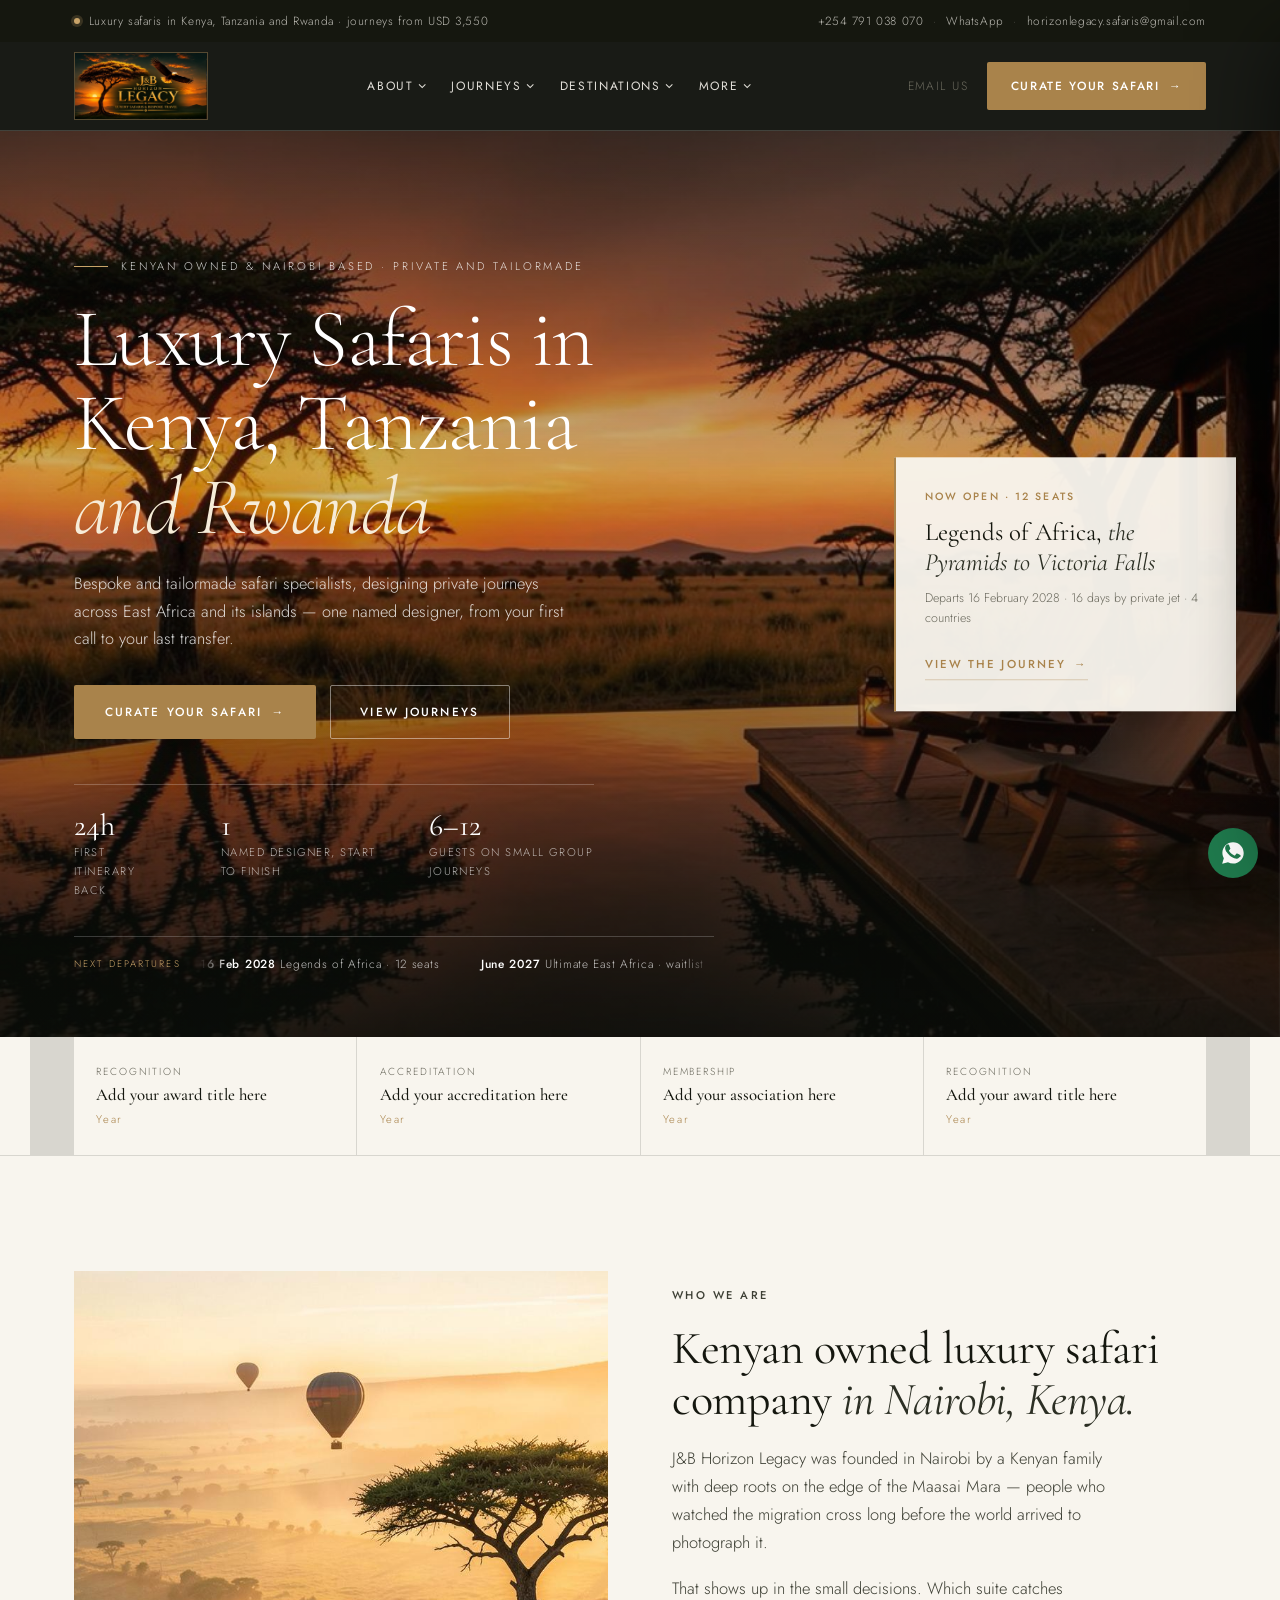
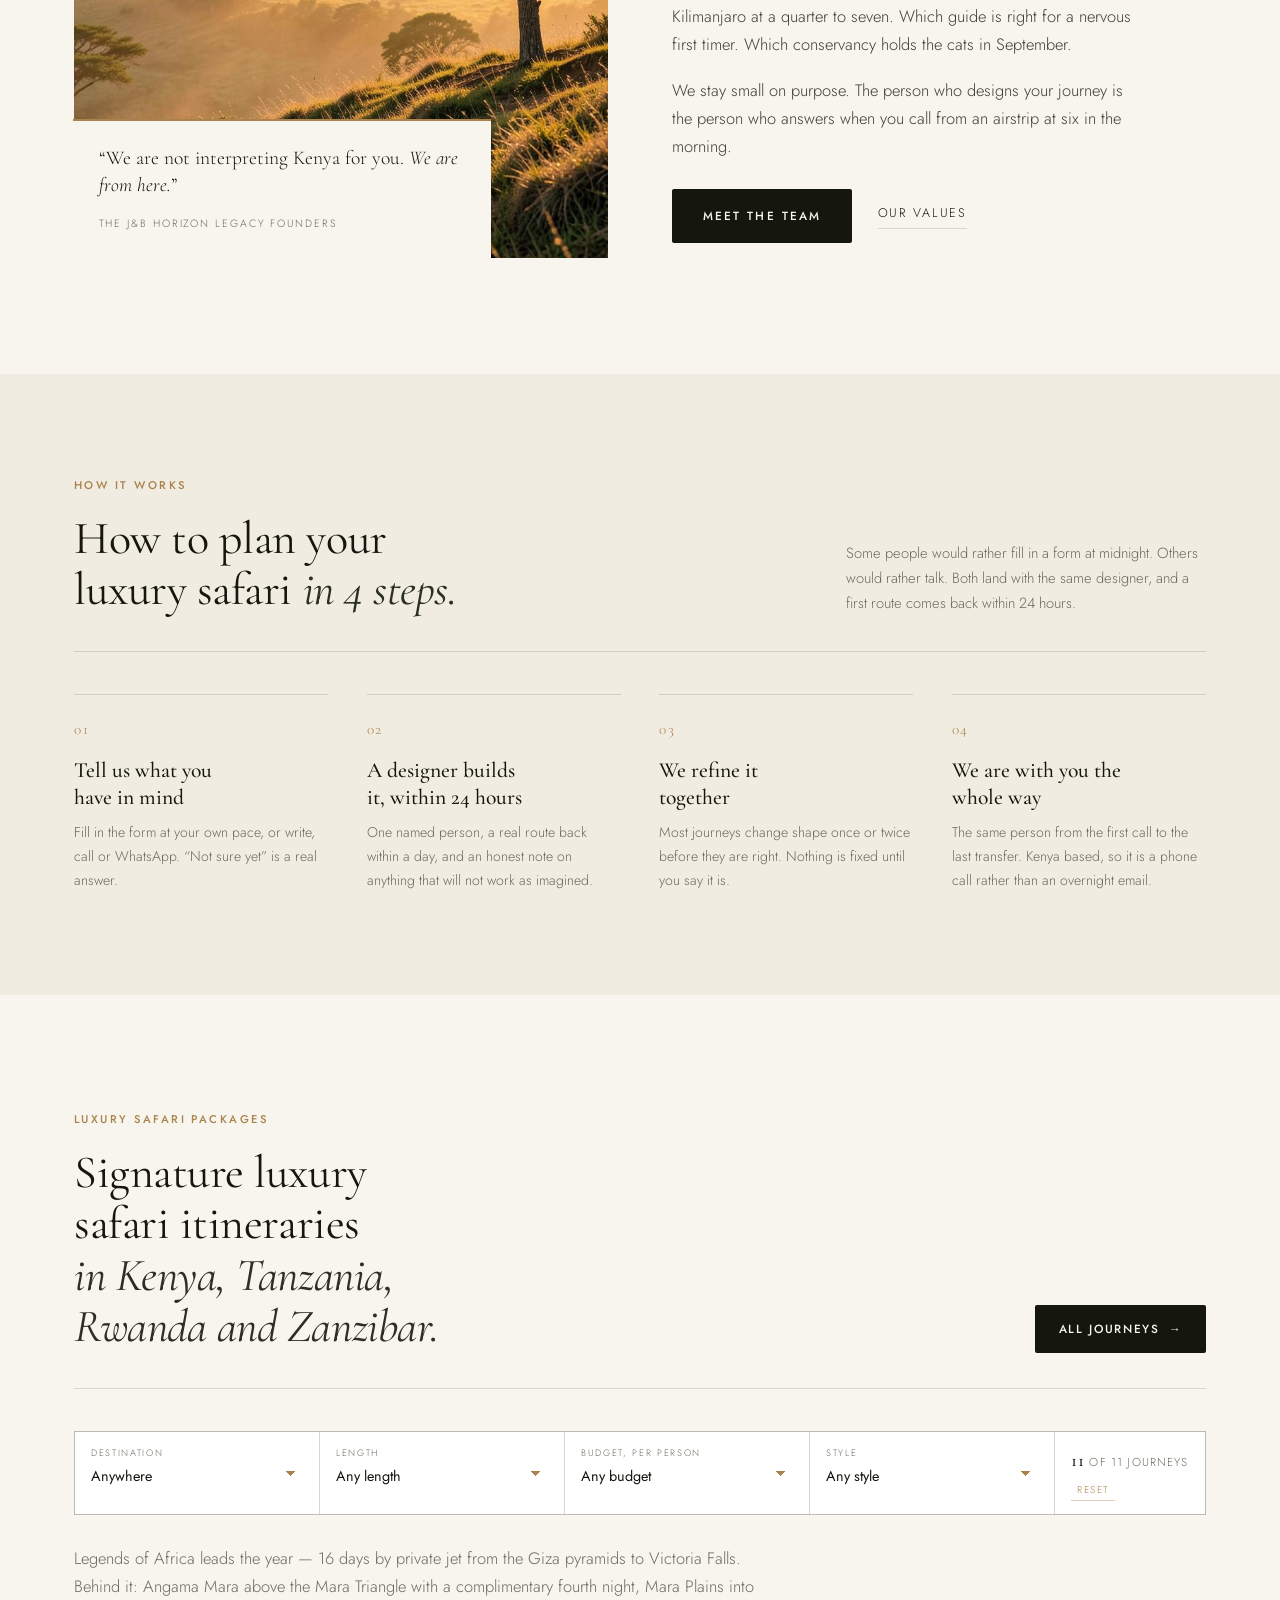
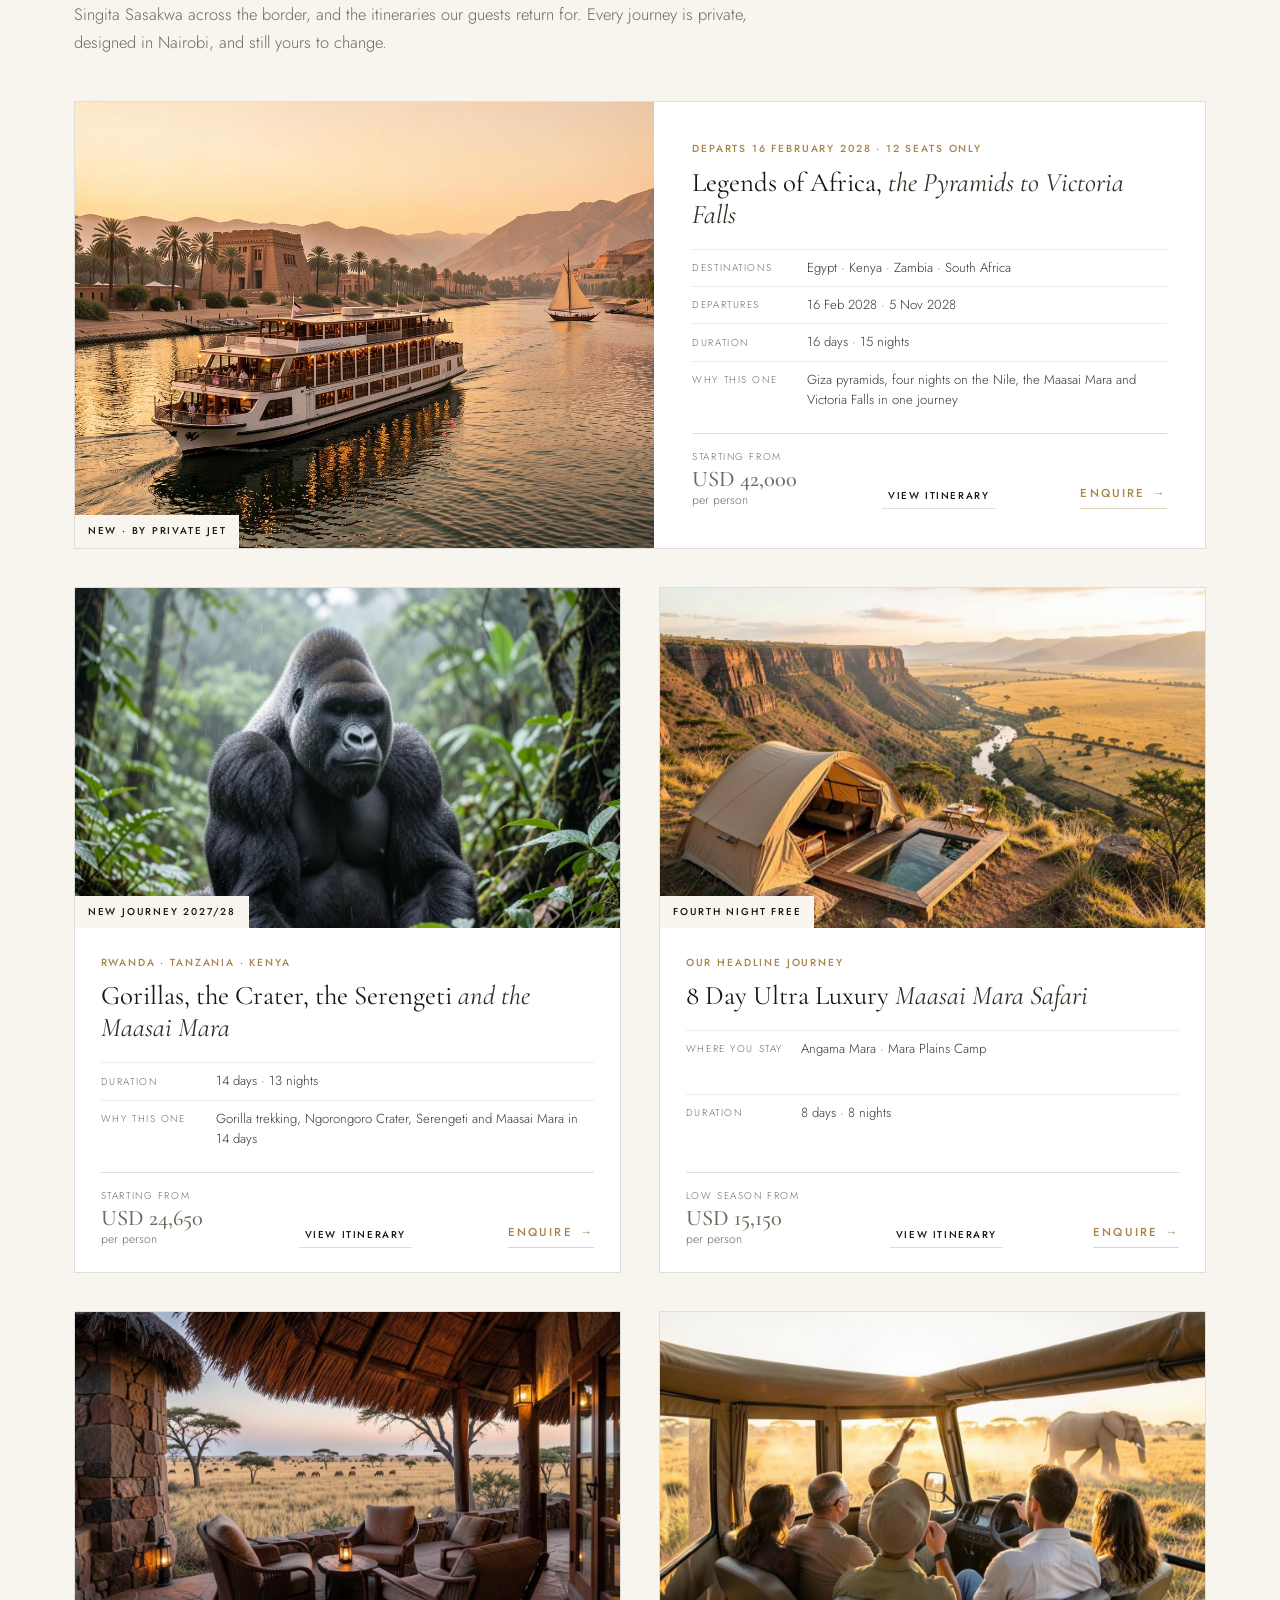
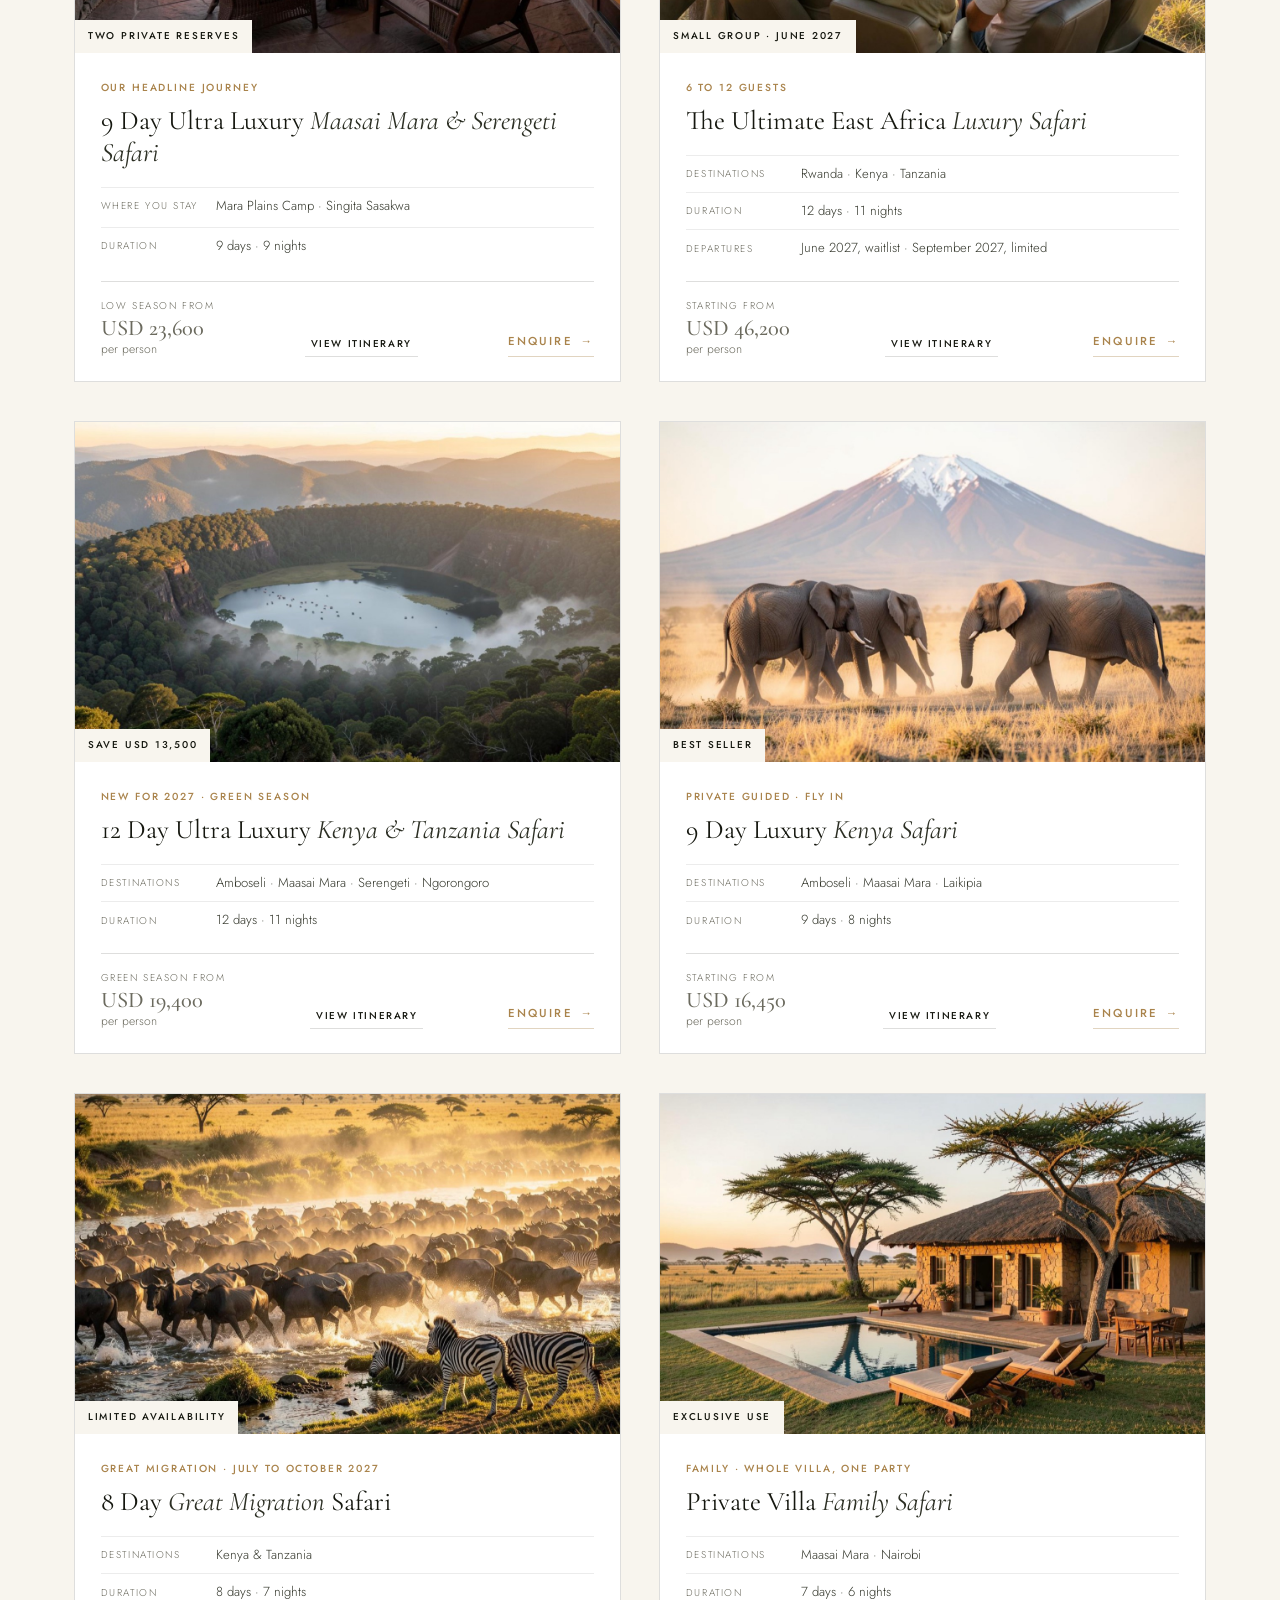
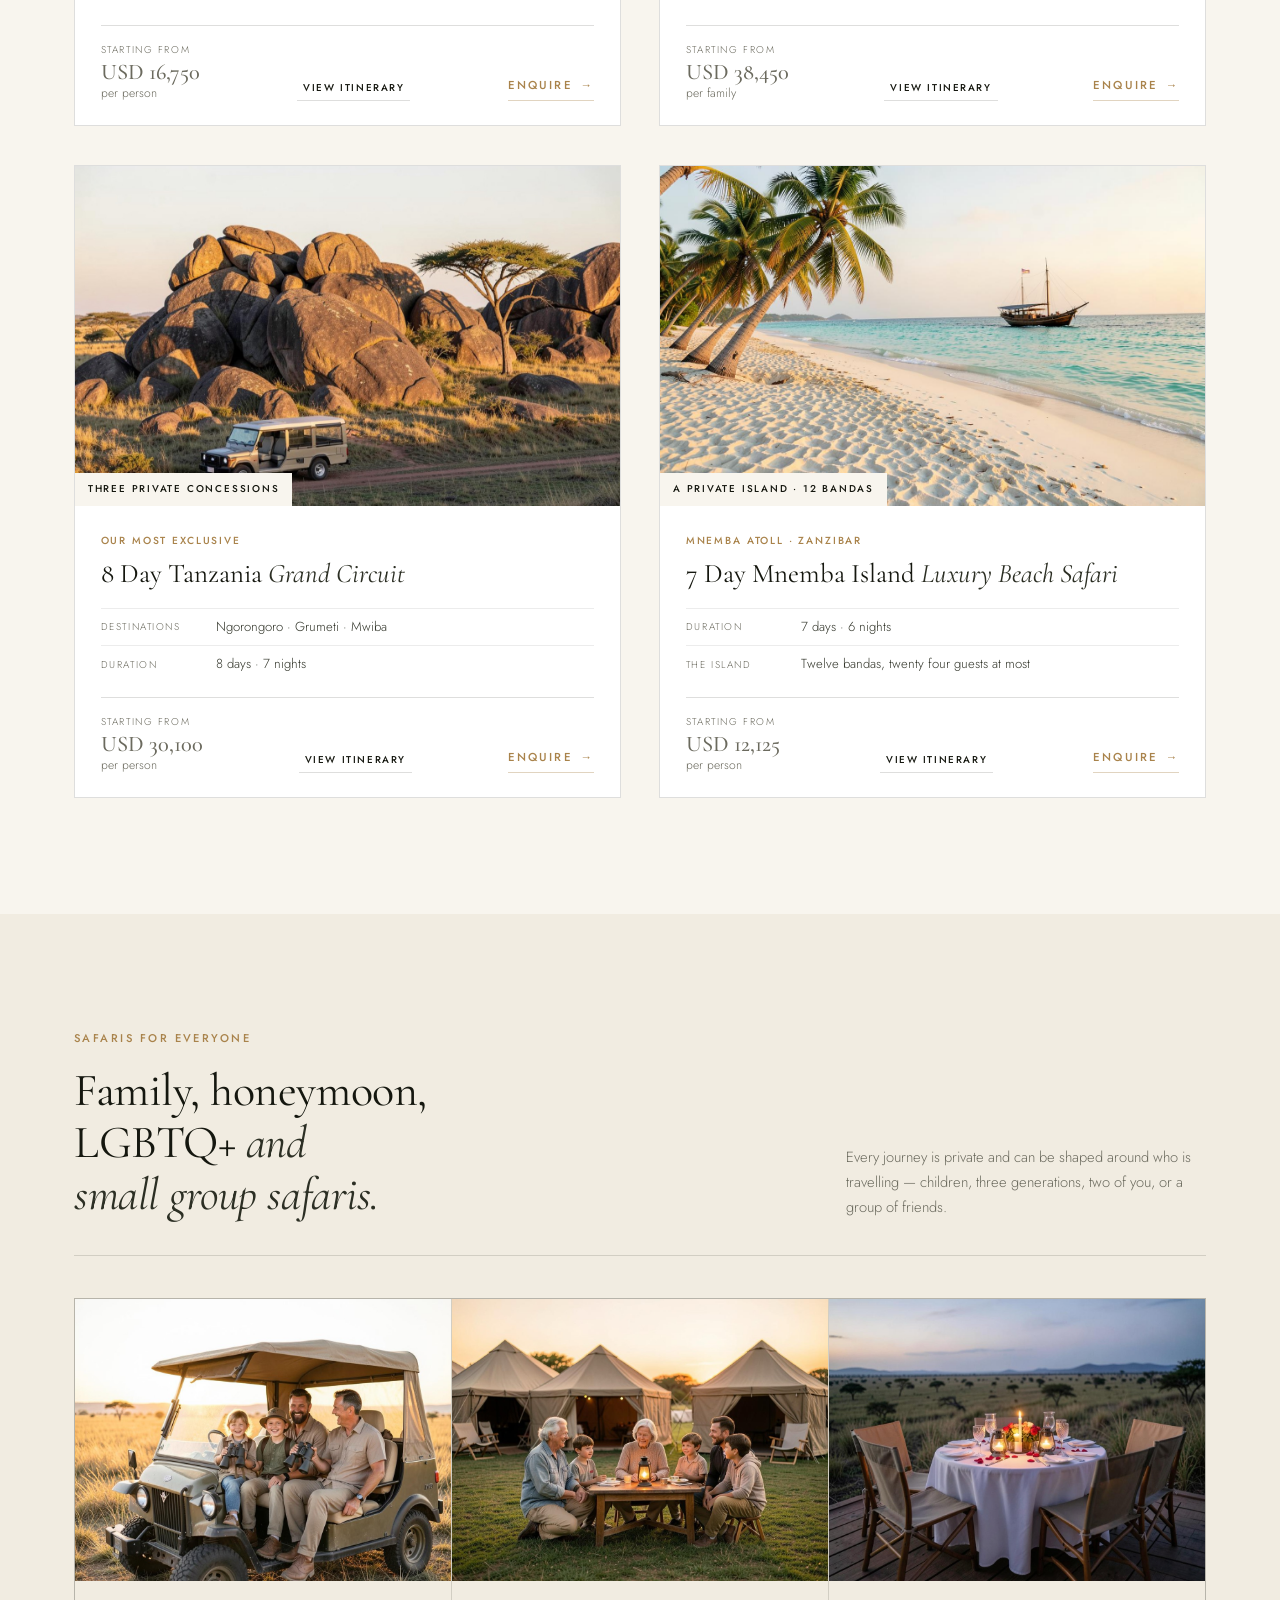
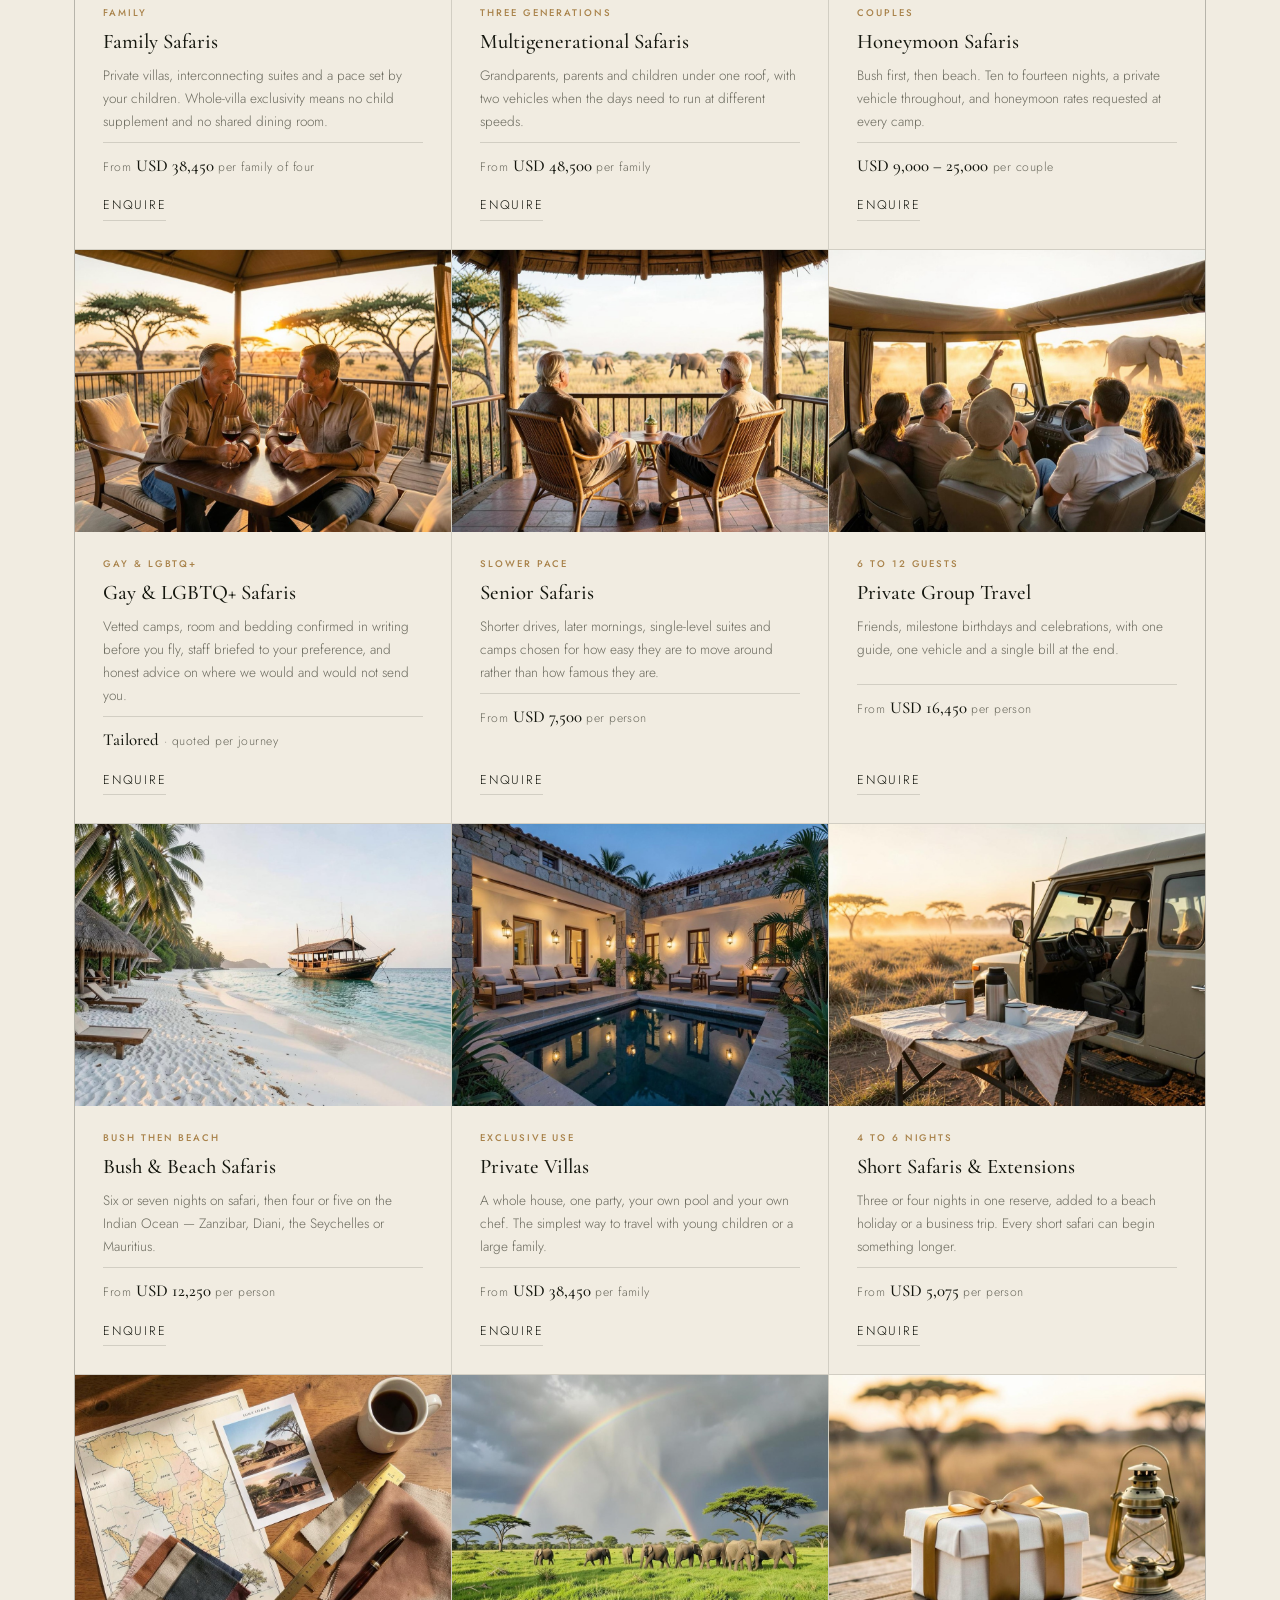
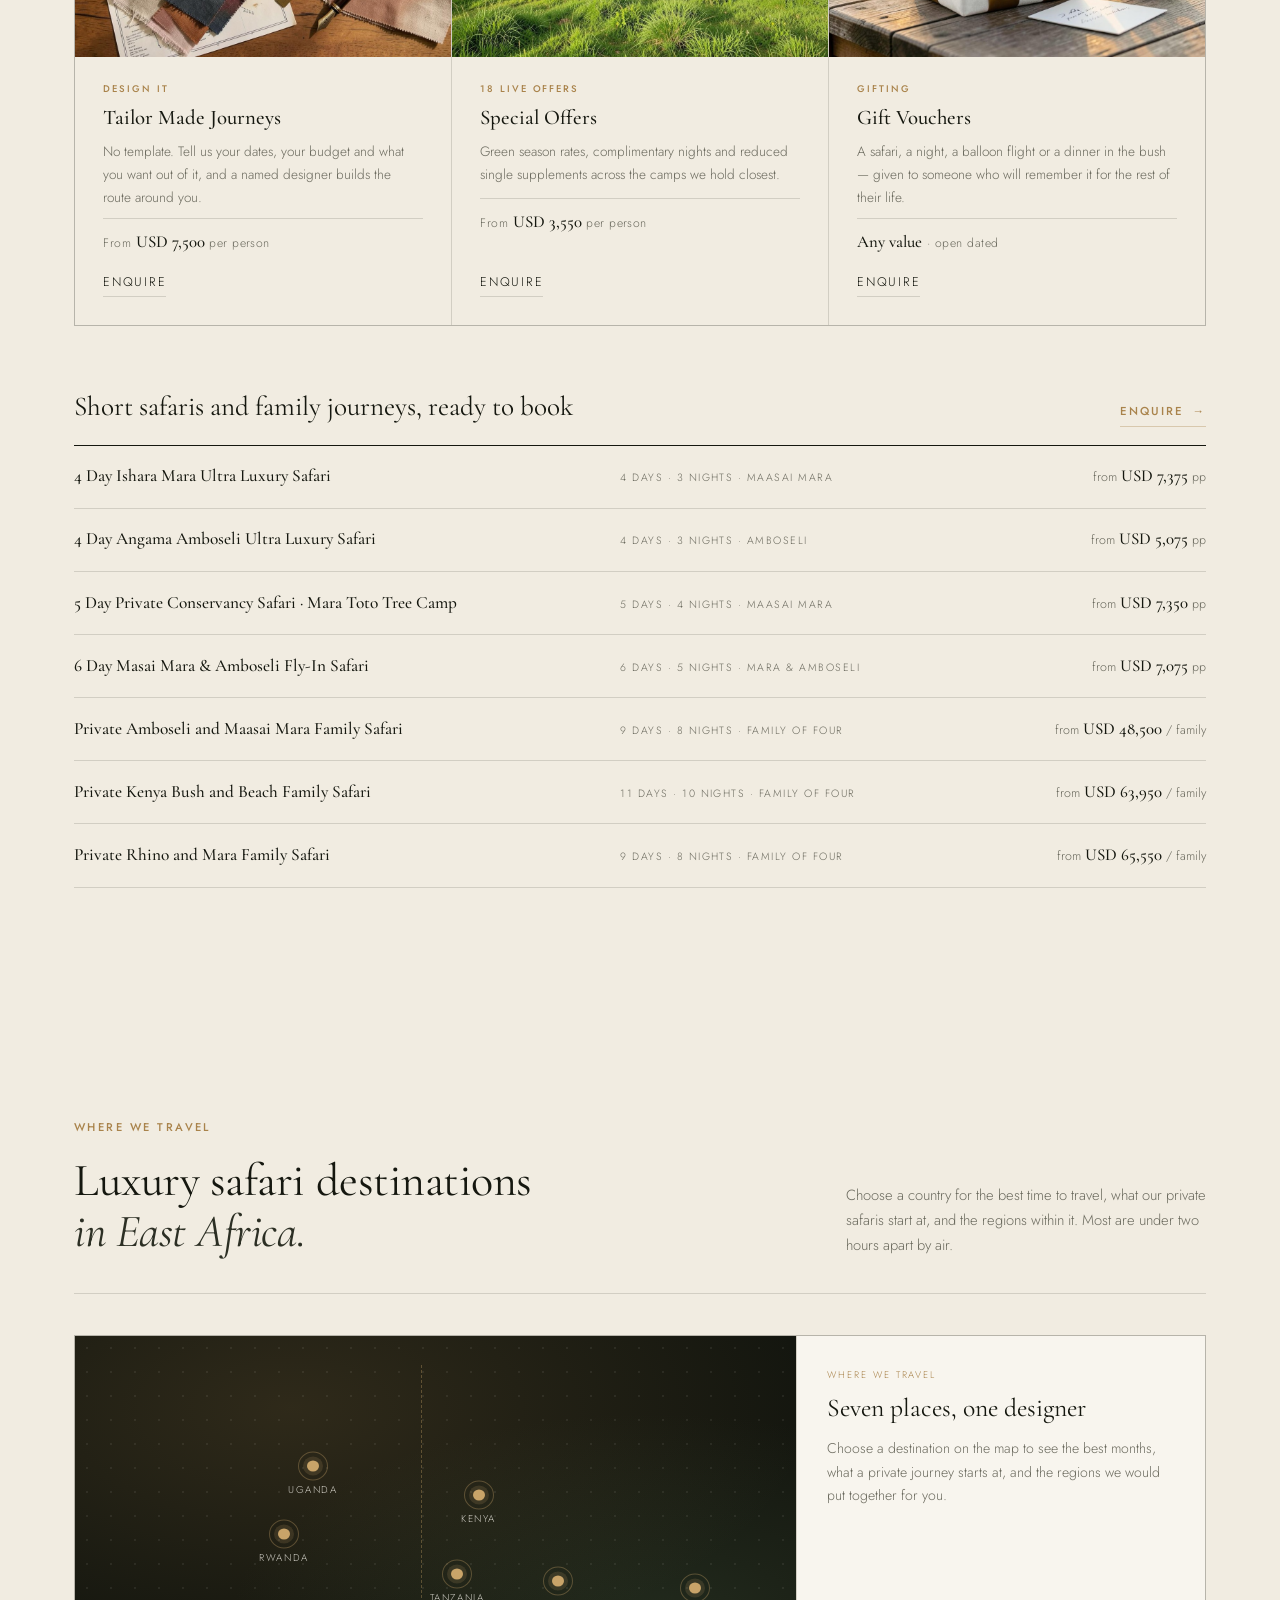
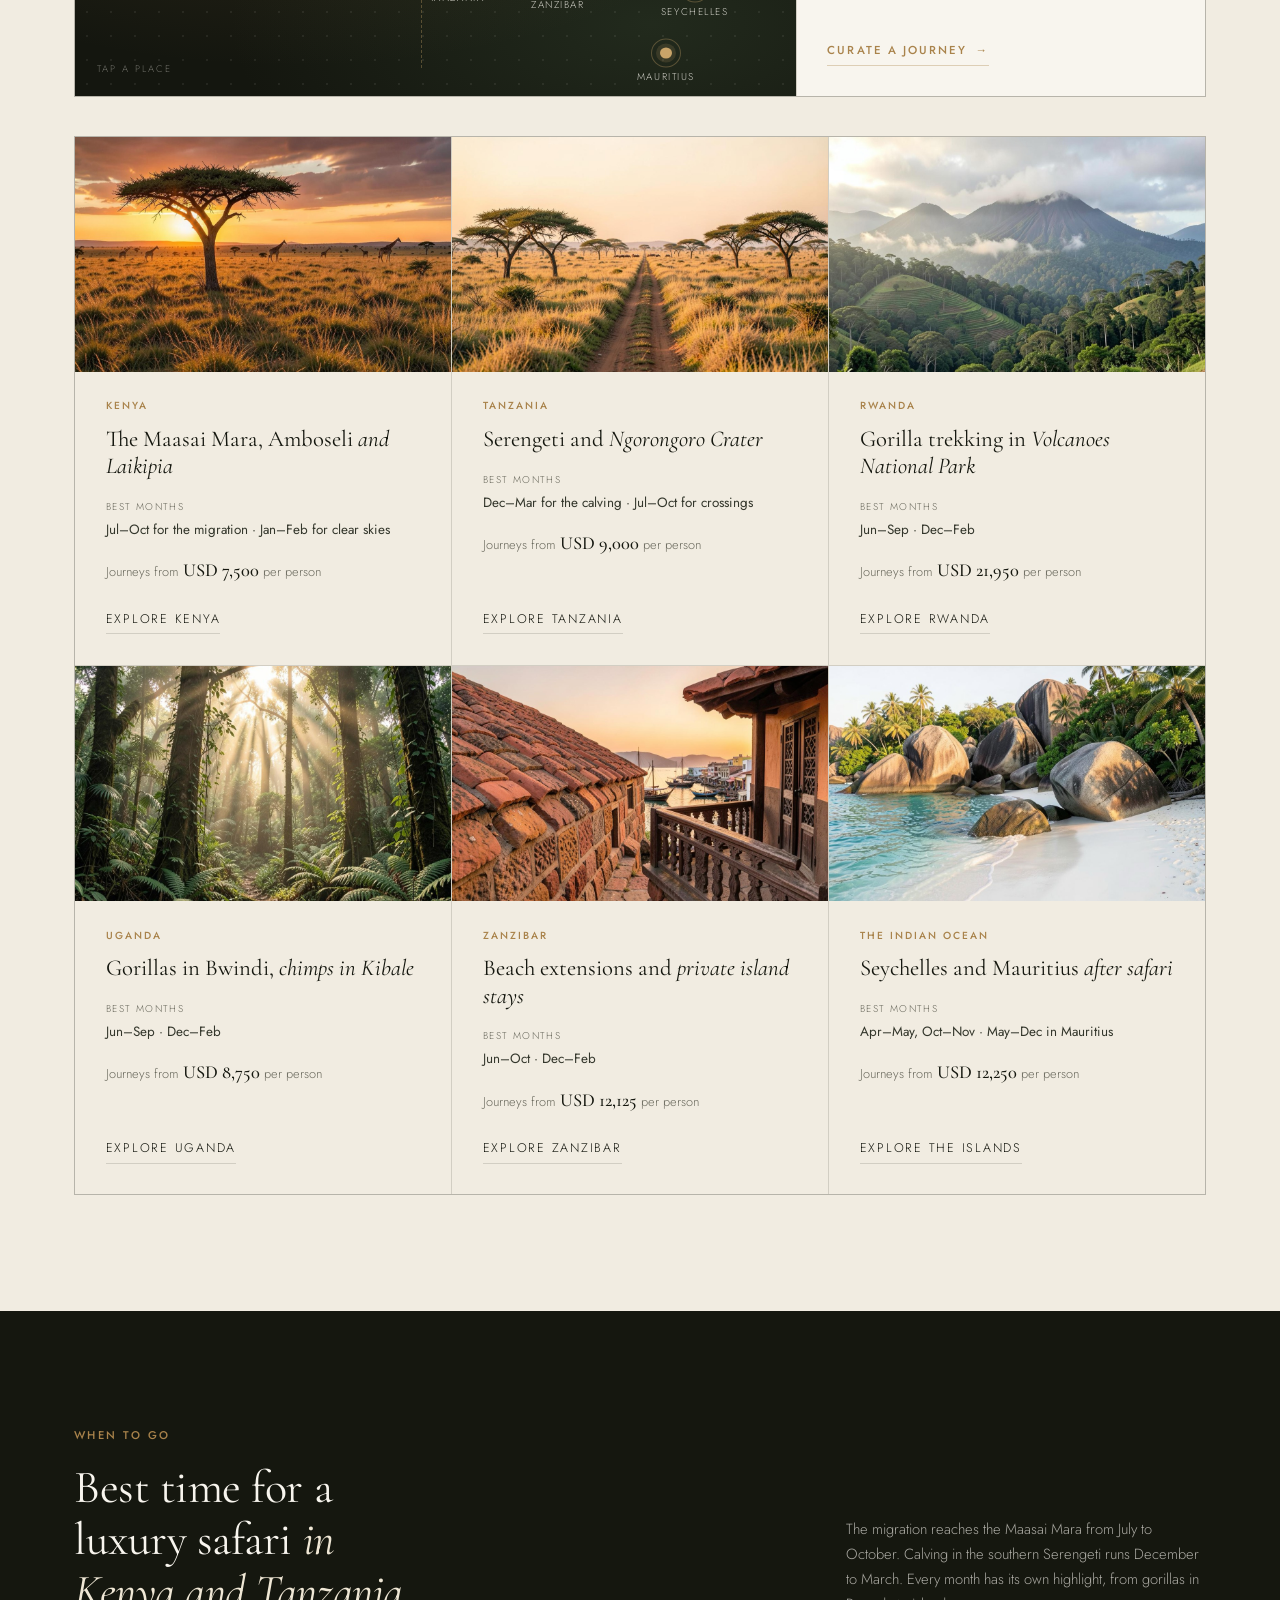
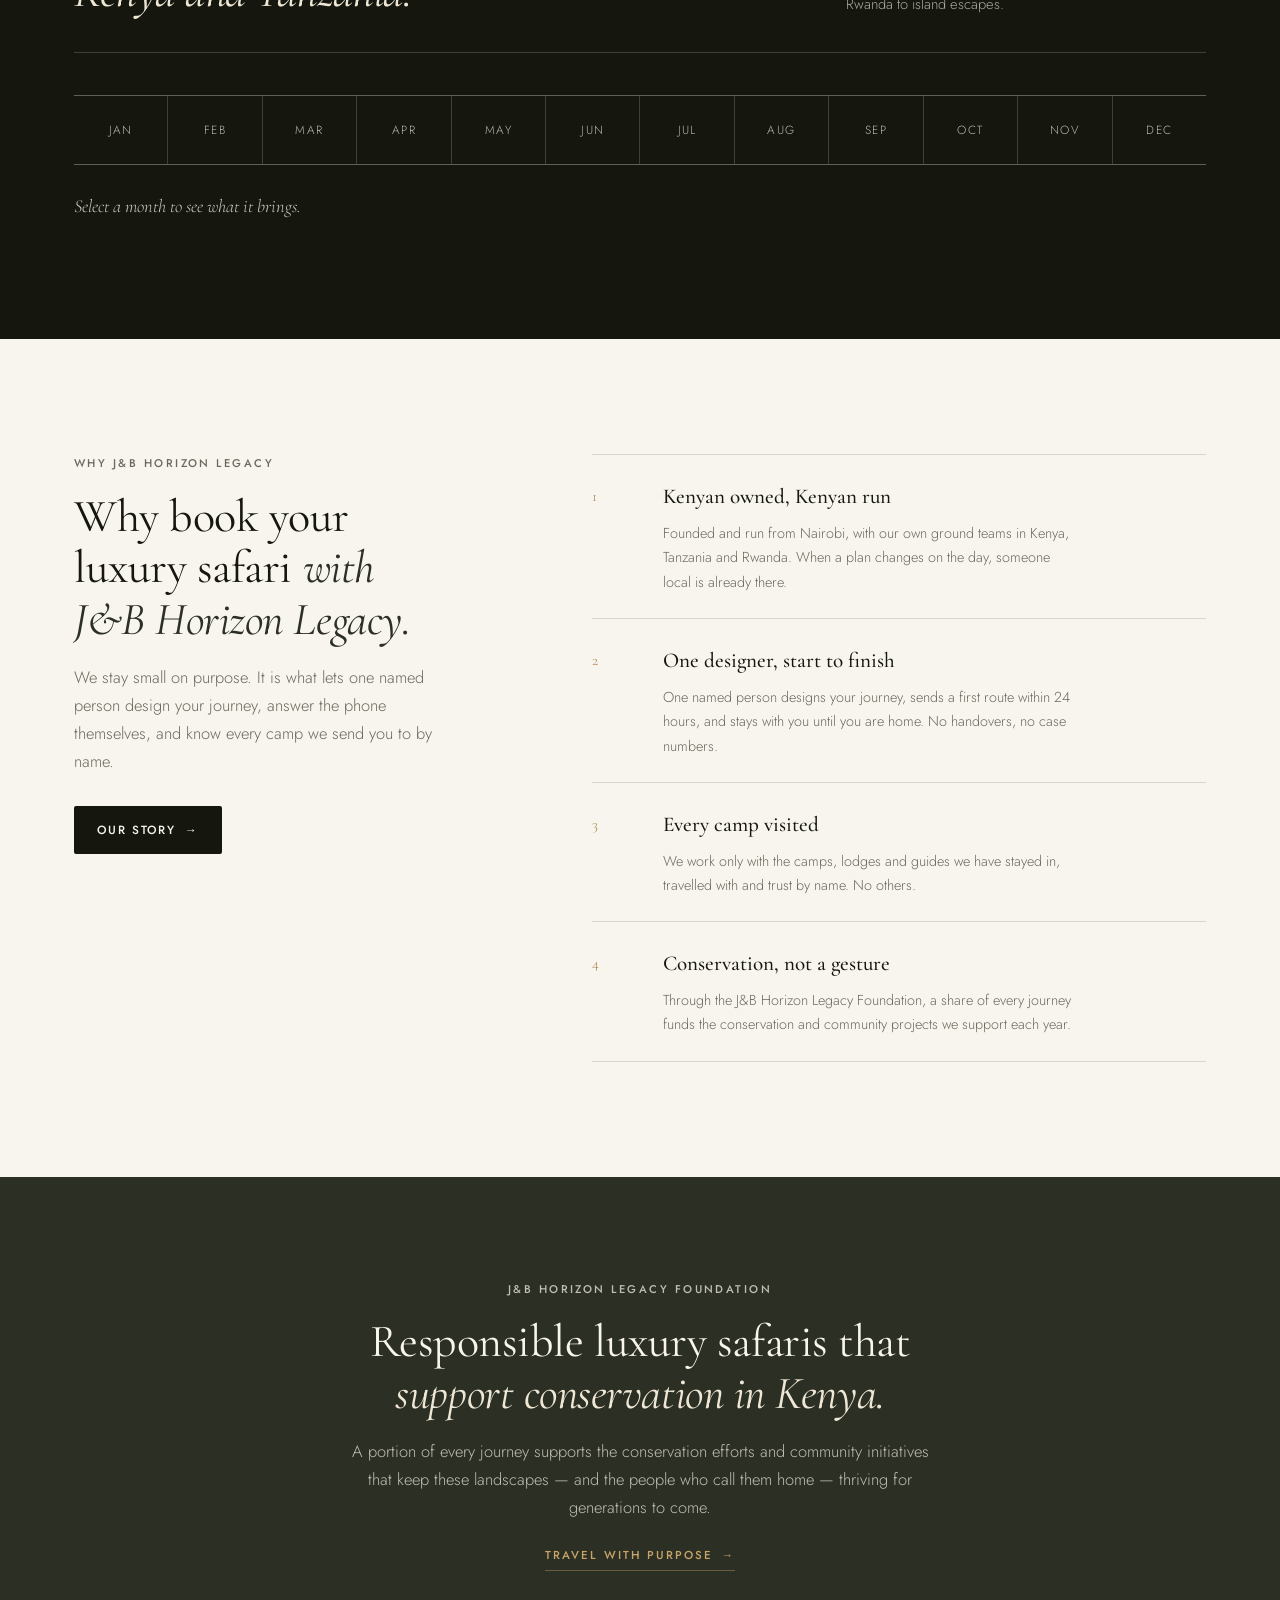
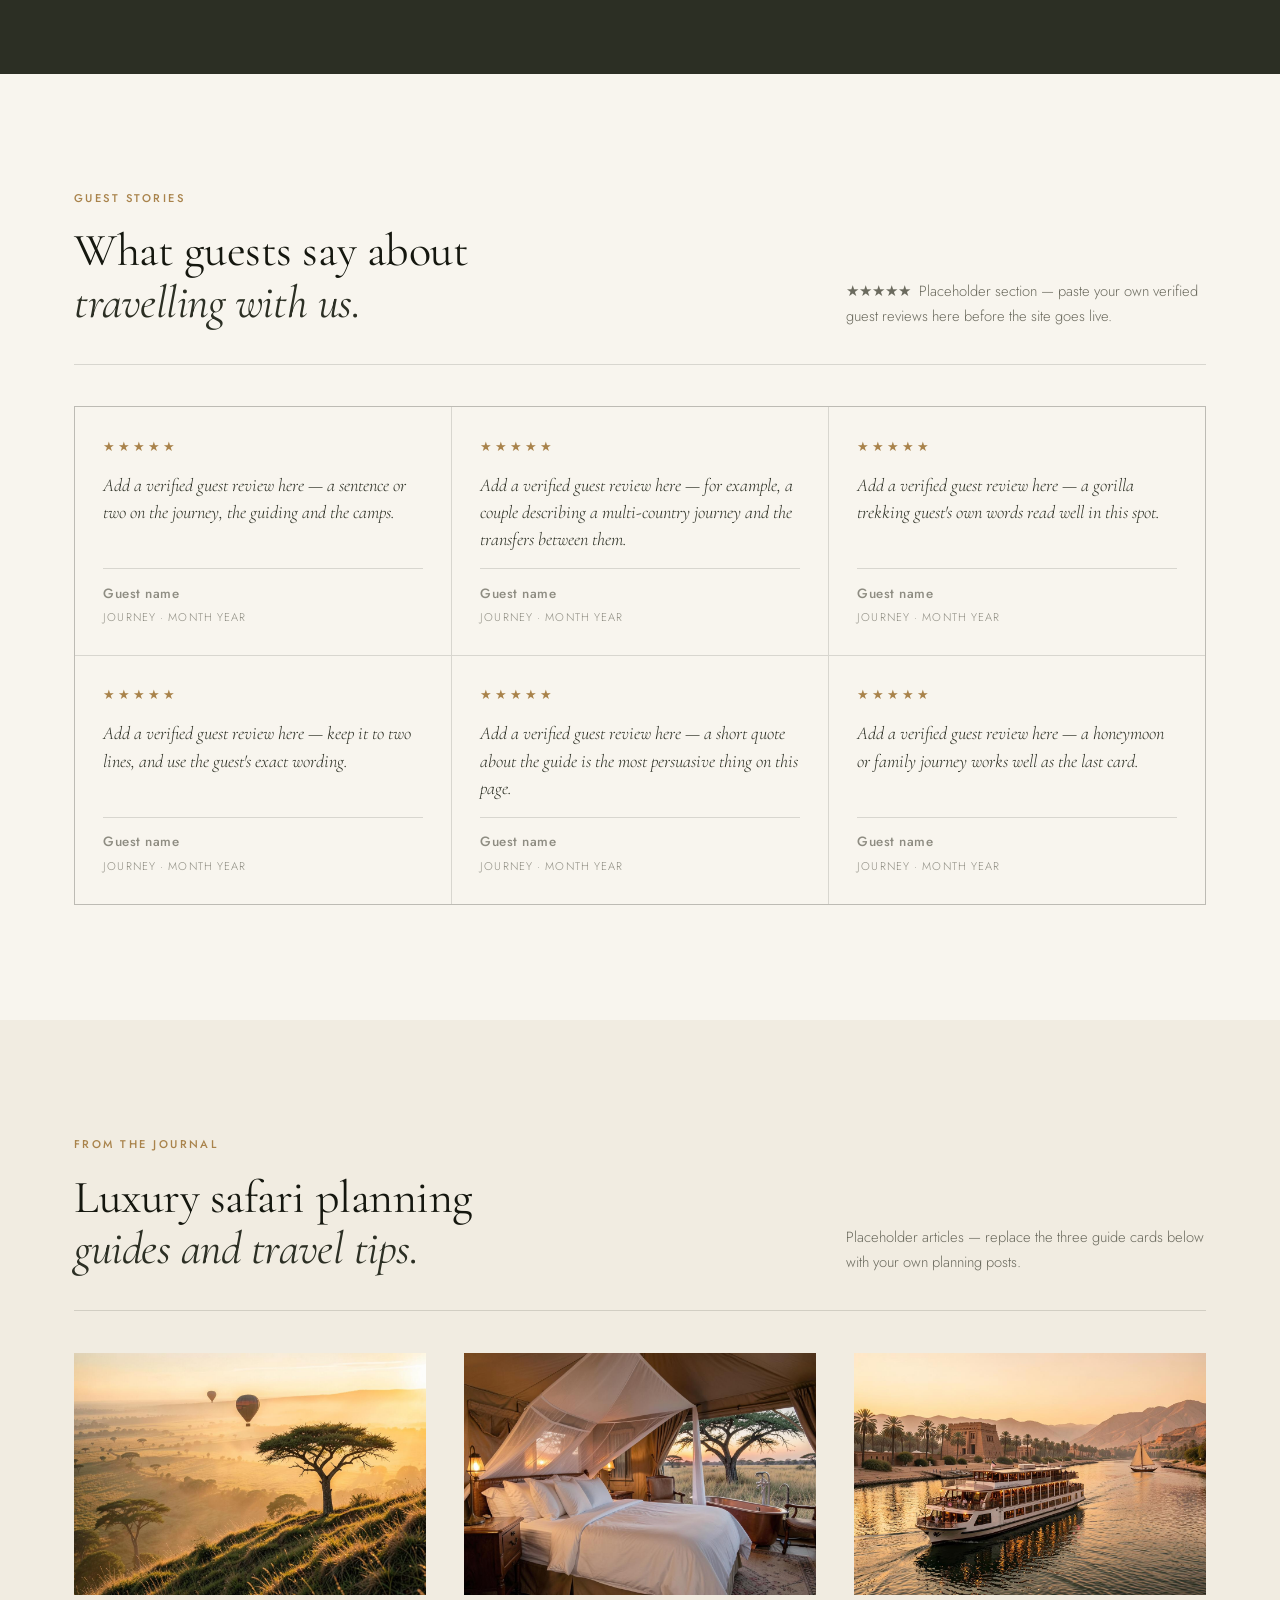
==== Horizon-Legacy/index.html @ ead77d8e "Upgrade" ====
<!DOCTYPE html>
<html lang="en">
<head>
<meta charset="UTF-8">
<meta name="viewport" content="width=device-width, initial-scale=1">
<title>Luxury Safaris in Kenya, Tanzania and Rwanda | J&amp;B Horizon Legacy</title>
<meta name="description" content="J&amp;B Horizon Legacy — luxury safaris and bespoke travel from Nairobi. Private and tailormade safaris in Kenya, Tanzania, Rwanda and Uganda, with beach finales in Zanzibar, the Seychelles and Mauritius.">
<link rel="icon" type="image/png" href="assets/images/favicon.png">
<meta property="og:title" content="J&amp;B Horizon Legacy | Luxury Safaris &amp; Bespoke Travel">
<meta property="og:description" content="Private luxury safaris in Kenya, Tanzania, Rwanda and Zanzibar, designed in Nairobi. Journeys from USD 3,550 per person.">
<meta property="og:image" content="assets/images/logo.jpg">
<link rel="preconnect" href="https://fonts.googleapis.com">
<link rel="preconnect" href="https://fonts.gstatic.com" crossorigin>
<link href="https://fonts.googleapis.com/css2?family=Cormorant+Garamond:ital,wght@0,300;0,400;0,500;0,600;1,300;1,400;1,500&family=Jost:wght@300;400;500;600&display=swap" rel="stylesheet">
<link rel="stylesheet" href="style.css">
</head>
<body>

<div class="progress" id="progress" aria-hidden="true"></div>

<!-- ============ TOP BAR ============ -->
<div class="topbar">
  <div class="shell topbar__inner">
    <p class="topbar__note"><span class="dot"></span> Luxury safaris in Kenya, Tanzania and Rwanda · journeys from USD 3,550</p>
    <div class="topbar__links">
      <a href="tel:+254791038070">+254 791 038 070</a>
      <span class="sep">·</span>
      <a href="https://wa.me/254791038070" target="_blank" rel="noopener">WhatsApp</a>
      <span class="sep">·</span>
      <a href="mailto:horizonlegacy.safaris@gmail.com">horizonlegacy.safaris@gmail.com</a>
    </div>
  </div>
</div>

<!-- ============ HEADER ============ -->
<header class="site-header" id="siteHeader">
  <div class="shell header__inner">
    <a class="brand brand--logo" href="#top" aria-label="J&amp;B Horizon Legacy Safaris home">
      <img class="brand__logo" src="assets/images/logo.jpg" alt="J&amp;B Horizon Legacy — Luxury Safaris &amp; Bespoke Travel">
    </a>

    <nav class="nav" id="nav">
      <ul class="nav__list">
        <li class="nav__item has-menu">
          <button class="nav__link" aria-expanded="false">About <span class="caret"></span></button>
          <div class="mega">
            <a href="#story"><strong>Our Story</strong><span>Nairobi born, Kenyan run</span></a>
            <a href="#why"><strong>Our Values</strong><span>Conservation, community, craft</span></a>
            <a href="#team"><strong>Meet the Team</strong><span>The people who plan your journey</span></a>
          </div>
        </li>
        <li class="nav__item has-menu">
          <button class="nav__link" aria-expanded="false">Journeys <span class="caret"></span></button>
          <div class="mega">
            <a href="#journeys"><strong>Luxury Safari Packages</strong><span>11 signature itineraries</span></a>
            <a href="#styles"><strong>Tailor Made Journeys</strong><span>Built around your dates</span></a>
            <a href="#styles"><strong>Small Group Journeys</strong><span>6 to 12 guests</span></a>
            <a href="#styles"><strong>Short Safaris &amp; Beach</strong><span>4 to 7 nights</span></a>
            <a href="#styles"><strong>Family Safaris</strong><span>Private villas, flexible pacing</span></a>
            <a href="#curate"><strong>Curate Your Own Safari</strong><span>Five steps, live estimate</span></a>
            <a href="#journeys"><strong>Special Offers</strong><span>Live offers · from USD 3,550</span></a>
          </div>
        </li>
        <li class="nav__item has-menu">
          <button class="nav__link" aria-expanded="false">Destinations <span class="caret"></span></button>
          <div class="mega mega--wide">
            <a href="#destinations"><strong>Kenya</strong><span>Mara, Amboseli, Laikipia</span></a>
            <a href="#destinations"><strong>Tanzania</strong><span>Serengeti, Ngorongoro</span></a>
            <a href="#destinations"><strong>Rwanda</strong><span>Volcanoes National Park</span></a>
            <a href="#destinations"><strong>Uganda</strong><span>Bwindi, Kibale</span></a>
            <a href="#destinations"><strong>Zanzibar</strong><span>Mnemba, Nungwi</span></a>
            <a href="#destinations"><strong>Seychelles</strong><span>Private island stays</span></a>
            <a href="#destinations"><strong>Mauritius</strong><span>Beach after bush</span></a>
          </div>
        </li>
        <li class="nav__item has-menu">
          <button class="nav__link" aria-expanded="false">More <span class="caret"></span></button>
          <div class="mega">
            <a href="#styles"><strong>Honeymoon Safaris</strong><span>Romance, quietly done</span></a>
            <a href="#styles"><strong>Gay &amp; LGBTQ+ Safaris</strong><span>Vetted camps, briefed staff</span></a>
            <a href="#styles"><strong>Multigenerational &amp; Senior</strong><span>Every generation, one villa</span></a>
            <a href="#journeys"><strong>Great Migration</strong><span>July to October</span></a>
            <a href="#journeys"><strong>Gorilla Trekking</strong><span>Rwanda and Uganda</span></a>
            <a href="#journal"><strong>The Journal</strong><span>Planning guides and tips</span></a>
            <a href="#faq"><strong>FAQs</strong><span>Cost, timing, booking</span></a>
          </div>
        </li>
      </ul>

      <div class="nav__mobile-cta">
        <a class="btn btn--ghost" href="mailto:horizonlegacy.safaris@gmail.com">Email Us</a>
        <a class="btn btn--gold" href="#enquire">Plan Your Safari</a>
      </div>
    </nav>

    <div class="header__actions">
      <a class="header__email" href="mailto:horizonlegacy.safaris@gmail.com">Email Us</a>
      <a class="btn btn--gold btn--sm" href="#curate">Curate Your Safari <span class="arrow">→</span></a>
      <button class="burger" id="burger" aria-label="Open menu" aria-expanded="false">
        <span></span><span></span><span></span>
      </button>
    </div>
  </div>
</header>

<main id="top">

<!-- ============ HERO ============ -->
<section class="hero">
  <img class="hero__img" src="assets/images/hero.jpg" alt="Lantern-lit deck and infinity pool at a private safari villa in the Maasai Mara">
  <div class="hero__veil"></div>
  <div class="shell hero__inner">
    <p class="hero__eyebrow">Kenyan owned &amp; Nairobi based · private and tailormade</p>
    <h1 class="hero__title">Luxury Safaris in Kenya, Tanzania<br><em>and Rwanda</em></h1>
    <p class="hero__sub">Bespoke and tailormade safari specialists, designing private journeys across East Africa and its islands — one named designer, from your first call to your last transfer.</p>

    <div class="hero__row">
      <a class="btn btn--gold" href="#curate">Curate Your Safari <span class="arrow">→</span></a>
      <a class="btn btn--line" href="#journeys">View Journeys</a>
    </div>

    <div class="hero__stats">
      <div><strong>24h</strong><span>first itinerary back</span></div>
      <div><strong>1</strong><span>named designer, start to finish</span></div>
      <div><strong>6–12</strong><span>guests on small group journeys</span></div>
    </div>

    <div class="ticker" aria-label="Upcoming departures">
      <span class="ticker__label">Next departures</span>
      <div class="ticker__window">
        <div class="ticker__track">
          <span><b>16 Feb 2028</b> Legends of Africa · 12 seats</span>
          <span><b>June 2027</b> Ultimate East Africa · waitlist</span>
          <span><b>Jul–Oct 2027</b> Great Migration · limited</span>
          <span><b>Year round</b> Ultra Luxury Maasai Mara · 4th night free</span>
          <span><b>16 Feb 2028</b> Legends of Africa · 12 seats</span>
          <span><b>June 2027</b> Ultimate East Africa · waitlist</span>
          <span><b>Jul–Oct 2027</b> Great Migration · limited</span>
          <span><b>Year round</b> Ultra Luxury Maasai Mara · 4th night free</span>
        </div>
      </div>
    </div>
  </div>

  <aside class="hero__card">
    <p class="tag">Now open · 12 seats</p>
    <h2>Legends of Africa, <em>the Pyramids to Victoria Falls</em></h2>
    <p class="hero__card-meta">Departs 16 February 2028 · 16 days by private jet · 4 countries</p>
    <a href="#journeys" class="link-gold">View the journey <span class="arrow">→</span></a>
  </aside>
</section>

<!-- ============ AWARDS ============ -->
<section class="awards">
  <div class="shell awards__grid">
    <div class="award"><span>Recognition</span><strong>Add your award title here</strong><em>Year</em></div>
    <div class="award"><span>Accreditation</span><strong>Add your accreditation here</strong><em>Year</em></div>
    <div class="award"><span>Membership</span><strong>Add your association here</strong><em>Year</em></div>
    <div class="award"><span>Recognition</span><strong>Add your award title here</strong><em>Year</em></div>
  </div>
</section>

<!-- ============ WHO WE ARE ============ -->
<section class="story" id="story">
  <div class="shell story__grid">
    <div class="story__media">
      <img src="assets/images/mara.jpg" alt="A hot air balloon drifting over the Maasai Mara at sunrise">
      <div class="story__quote">
        <p>“We are not interpreting Kenya for you. <em>We are from here.</em>”</p>
        <span>The J&amp;B Horizon Legacy Founders</span>
      </div>
    </div>

    <div class="story__copy">
      <p class="eyebrow">Who we are</p>
      <h2 class="h2">Kenyan owned luxury safari company <em>in Nairobi, Kenya.</em></h2>
      <p>J&amp;B Horizon Legacy was founded in Nairobi by a Kenyan family with deep roots on the edge of the Maasai Mara — people who watched the migration cross long before the world arrived to photograph it.</p>
      <p>That shows up in the small decisions. Which suite catches Kilimanjaro at a quarter to seven. Which guide is right for a nervous first timer. Which conservancy holds the cats in September.</p>
      <p>We stay small on purpose. The person who designs your journey is the person who answers when you call from an airstrip at six in the morning.</p>
      <div class="story__actions">
        <a class="btn btn--dark" href="#team">Meet the Team</a>
        <a class="link-underline" href="#why">Our values</a>
      </div>
    </div>
  </div>
</section>

<!-- ============ HOW IT WORKS ============ -->
<section class="how">
  <div class="shell">
    <div class="section-head">
      <div>
        <p class="eyebrow">How it works</p>
        <h2 class="h2">How to plan your luxury safari <em>in 4 steps.</em></h2>
      </div>
      <p class="section-head__note">Some people would rather fill in a form at midnight. Others would rather talk. Both land with the same designer, and a first route comes back within 24 hours.</p>
    </div>

    <ol class="steps">
      <li><span class="steps__num">01</span><h3>Tell us what you have in mind</h3><p>Fill in the form at your own pace, or write, call or WhatsApp. “Not sure yet” is a real answer.</p></li>
      <li><span class="steps__num">02</span><h3>A designer builds it, within 24 hours</h3><p>One named person, a real route back within a day, and an honest note on anything that will not work as imagined.</p></li>
      <li><span class="steps__num">03</span><h3>We refine it together</h3><p>Most journeys change shape once or twice before they are right. Nothing is fixed until you say it is.</p></li>
      <li><span class="steps__num">04</span><h3>We are with you the whole way</h3><p>The same person from the first call to the last transfer. Kenya based, so it is a phone call rather than an overnight email.</p></li>
    </ol>
  </div>
</section>

<!-- ============ JOURNEYS ============ -->
<section class="journeys" id="journeys">
  <div class="shell">
    <div class="section-head">
      <div>
        <p class="eyebrow">Luxury safari packages</p>
        <h2 class="h2">Signature luxury safari itineraries <em>in Kenya, Tanzania, Rwanda and Zanzibar.</em></h2>
      </div>
      <a class="btn btn--dark btn--sm" href="#enquire">All journeys <span class="arrow">→</span></a>
    </div>

    <div class="finder" id="finder">
      <div class="finder__field">
        <label for="fCountry">Destination</label>
        <select id="fCountry">
          <option value="all">Anywhere</option>
          <option value="kenya">Kenya</option>
          <option value="tanzania">Tanzania</option>
          <option value="rwanda">Rwanda</option>
          <option value="zanzibar">Zanzibar</option>
          <option value="islands">Zanzibar &amp; the islands</option>
        </select>
      </div>
      <div class="finder__field">
        <label for="fNights">Length</label>
        <select id="fNights">
          <option value="all">Any length</option>
          <option value="short">7 nights or fewer</option>
          <option value="mid">8 to 10 nights</option>
          <option value="long">11 nights or more</option>
        </select>
      </div>
      <div class="finder__field">
        <label for="fBudget">Budget, per person</label>
        <select id="fBudget">
          <option value="all">Any budget</option>
          <option value="low">Under USD 20,000</option>
          <option value="mid">USD 20,000 – 35,000</option>
          <option value="high">USD 35,000 and above</option>
        </select>
      </div>
      <div class="finder__field">
        <label for="fTier">Style</label>
        <select id="fTier">
          <option value="all">Any style</option>
          <option value="signature">Signature luxury</option>
          <option value="ultra">Ultra luxury</option>
          <option value="villa">Exclusive-use villa</option>
        </select>
      </div>
      <div class="finder__meta">
        <p><strong id="finderCount">11</strong> of 11 journeys</p>
        <button type="button" class="finder__reset" id="finderReset">Reset</button>
      </div>
    </div>
    <p class="finder__empty" id="finderEmpty" hidden>No journey matches that combination yet — <a class="link-gold" href="#curate">curate one instead <span class="arrow">→</span></a></p>

    <p class="journeys__intro">Legends of Africa leads the year — 16 days by private jet from the Giza pyramids to Victoria Falls. Behind it: Angama Mara above the Mara Triangle with a complimentary fourth night, Mara Plains into Singita Sasakwa across the border, and the itineraries our guests return for. Every journey is private, designed in Nairobi, and still yours to change.</p>

    <div class="cards">

      <!-- 1 -->
      <article class="card card--wide">
        <div class="card__media">
          <img src="assets/images/nile.jpg" alt="A luxury river vessel on the Nile at sunset near Luxor">
          <span class="flag">New · By private jet</span>
        </div>
        <div class="card__body">
          <p class="card__eyebrow">Departs 16 February 2028 · 12 seats only</p>
          <h3 class="card__title">Legends of Africa, <em>the Pyramids to Victoria Falls</em></h3>
          <dl class="card__meta">
            <div><dt>Destinations</dt><dd>Egypt · Kenya · Zambia · South Africa</dd></div>
            <div><dt>Departures</dt><dd>16 Feb 2028 · 5 Nov 2028</dd></div>
            <div><dt>Duration</dt><dd>16 days · 15 nights</dd></div>
            <div><dt>Why this one</dt><dd>Giza pyramids, four nights on the Nile, the Maasai Mara and Victoria Falls in one journey</dd></div>
          </dl>
          <div class="card__foot">
            <p class="price"><span>Starting from</span><strong>USD 42,000</strong> per person</p>
            <a class="link-gold" href="#enquire">Enquire <span class="arrow">→</span></a>
          </div>
        </div>
      </article>

      <!-- 2 -->
      <article class="card">
        <div class="card__media"><img src="assets/images/gorilla.jpg" alt="A mountain gorilla in the misty rainforest of Volcanoes National Park"><span class="flag">New journey 2027/28</span></div>
        <div class="card__body">
          <p class="card__eyebrow">Rwanda · Tanzania · Kenya</p>
          <h3 class="card__title">Gorillas, the Crater, the Serengeti <em>and the Maasai Mara</em></h3>
          <dl class="card__meta">
            <div><dt>Duration</dt><dd>14 days · 13 nights</dd></div>
            <div><dt>Why this one</dt><dd>Gorilla trekking, Ngorongoro Crater, Serengeti and Maasai Mara in 14 days</dd></div>
          </dl>
          <div class="card__foot">
            <p class="price"><span>Starting from</span><strong>USD 24,650</strong> per person</p>
            <a class="link-gold" href="#enquire">Enquire <span class="arrow">→</span></a>
          </div>
        </div>
      </article>

      <!-- 3 -->
      <article class="card">
        <div class="card__media"><img src="assets/images/mara-camp.jpg" alt="A tented suite with a private plunge pool on the escarpment above the Maasai Mara"><span class="flag">Fourth night free</span></div>
        <div class="card__body">
          <p class="card__eyebrow">Our headline journey</p>
          <h3 class="card__title">8 Day Ultra Luxury <em>Maasai Mara Safari</em></h3>
          <dl class="card__meta">
            <div><dt>Where you stay</dt><dd>Angama Mara · Mara Plains Camp</dd></div>
            <div><dt>Duration</dt><dd>8 days · 8 nights</dd></div>
          </dl>
          <div class="card__foot">
            <p class="price"><span>Low season from</span><strong>USD 15,150</strong> per person</p>
            <a class="link-gold" href="#enquire">Enquire <span class="arrow">→</span></a>
          </div>
        </div>
      </article>

      <!-- 4 -->
      <article class="card">
        <div class="card__media"><img src="assets/images/serengeti.jpg" alt="A lodge terrace above the Serengeti plains at dusk"><span class="flag">Two private reserves</span></div>
        <div class="card__body">
          <p class="card__eyebrow">Our headline journey</p>
          <h3 class="card__title">9 Day Ultra Luxury <em>Maasai Mara &amp; Serengeti Safari</em></h3>
          <dl class="card__meta">
            <div><dt>Where you stay</dt><dd>Mara Plains Camp · Singita Sasakwa</dd></div>
            <div><dt>Duration</dt><dd>9 days · 9 nights</dd></div>
          </dl>
          <div class="card__foot">
            <p class="price"><span>Low season from</span><strong>USD 23,600</strong> per person</p>
            <a class="link-gold" href="#enquire">Enquire <span class="arrow">→</span></a>
          </div>
        </div>
      </article>

      <!-- 5 -->
      <article class="card">
        <div class="card__media"><img src="assets/images/group.jpg" alt="Guests in an open-sided safari vehicle on the plains at sunset"><span class="flag">Small group · June 2027</span></div>
        <div class="card__body">
          <p class="card__eyebrow">6 to 12 guests</p>
          <h3 class="card__title">The Ultimate East Africa <em>Luxury Safari</em></h3>
          <dl class="card__meta">
            <div><dt>Destinations</dt><dd>Rwanda · Kenya · Tanzania</dd></div>
            <div><dt>Duration</dt><dd>12 days · 11 nights</dd></div>
            <div><dt>Departures</dt><dd>June 2027, waitlist · September 2027, limited</dd></div>
          </dl>
          <div class="card__foot">
            <p class="price"><span>Starting from</span><strong>USD 46,200</strong> per person</p>
            <a class="link-gold" href="#enquire">Enquire <span class="arrow">→</span></a>
          </div>
        </div>
      </article>

      <!-- 6 -->
      <article class="card">
        <div class="card__media"><img src="assets/images/crater.jpg" alt="The Ngorongoro Crater seen from its forested rim at dawn"><span class="flag">Save USD 13,500</span></div>
        <div class="card__body">
          <p class="card__eyebrow">New for 2027 · Green season</p>
          <h3 class="card__title">12 Day Ultra Luxury <em>Kenya &amp; Tanzania Safari</em></h3>
          <dl class="card__meta">
            <div><dt>Destinations</dt><dd>Amboseli · Maasai Mara · Serengeti · Ngorongoro</dd></div>
            <div><dt>Duration</dt><dd>12 days · 11 nights</dd></div>
          </dl>
          <div class="card__foot">
            <p class="price"><span>Green season from</span><strong>USD 19,400</strong> per person</p>
            <a class="link-gold" href="#enquire">Enquire <span class="arrow">→</span></a>
          </div>
        </div>
      </article>

      <!-- 7 -->
      <article class="card">
        <div class="card__media"><img src="assets/images/amboseli.jpg" alt="Elephants below snow-capped Mount Kilimanjaro in Amboseli"><span class="flag">Best seller</span></div>
        <div class="card__body">
          <p class="card__eyebrow">Private guided · fly in</p>
          <h3 class="card__title">9 Day Luxury <em>Kenya Safari</em></h3>
          <dl class="card__meta">
            <div><dt>Destinations</dt><dd>Amboseli · Maasai Mara · Laikipia</dd></div>
            <div><dt>Duration</dt><dd>9 days · 8 nights</dd></div>
          </dl>
          <div class="card__foot">
            <p class="price"><span>Starting from</span><strong>USD 16,450</strong> per person</p>
            <a class="link-gold" href="#enquire">Enquire <span class="arrow">→</span></a>
          </div>
        </div>
      </article>

      <!-- 8 -->
      <article class="card">
        <div class="card__media"><img src="assets/images/migration.jpg" alt="Wildebeest crossing the Mara River during the Great Migration"><span class="flag">Limited availability</span></div>
        <div class="card__body">
          <p class="card__eyebrow">Great Migration · July to October 2027</p>
          <h3 class="card__title">8 Day <em>Great Migration</em> Safari</h3>
          <dl class="card__meta">
            <div><dt>Destinations</dt><dd>Kenya &amp; Tanzania</dd></div>
            <div><dt>Duration</dt><dd>8 days · 7 nights</dd></div>
          </dl>
          <div class="card__foot">
            <p class="price"><span>Starting from</span><strong>USD 16,750</strong> per person</p>
            <a class="link-gold" href="#enquire">Enquire <span class="arrow">→</span></a>
          </div>
        </div>
      </article>

      <!-- 9 -->
      <article class="card">
        <div class="card__media"><img src="assets/images/family.jpg" alt="A private family safari villa with a pool in the Maasai Mara"><span class="flag">Exclusive use</span></div>
        <div class="card__body">
          <p class="card__eyebrow">Family · whole villa, one party</p>
          <h3 class="card__title">Private Villa <em>Family Safari</em></h3>
          <dl class="card__meta">
            <div><dt>Destinations</dt><dd>Maasai Mara · Nairobi</dd></div>
            <div><dt>Duration</dt><dd>7 days · 6 nights</dd></div>
          </dl>
          <div class="card__foot">
            <p class="price"><span>Starting from</span><strong>USD 38,450</strong> per family</p>
            <a class="link-gold" href="#enquire">Enquire <span class="arrow">→</span></a>
          </div>
        </div>
      </article>

      <!-- 10 -->
      <article class="card">
        <div class="card__media"><img src="assets/images/kopje.jpg" alt="Granite kopje boulders and an open safari vehicle in the southern Serengeti"><span class="flag">Three private concessions</span></div>
        <div class="card__body">
          <p class="card__eyebrow">Our most exclusive</p>
          <h3 class="card__title">8 Day Tanzania <em>Grand Circuit</em></h3>
          <dl class="card__meta">
            <div><dt>Destinations</dt><dd>Ngorongoro · Grumeti · Mwiba</dd></div>
            <div><dt>Duration</dt><dd>8 days · 7 nights</dd></div>
          </dl>
          <div class="card__foot">
            <p class="price"><span>Starting from</span><strong>USD 30,100</strong> per person</p>
            <a class="link-gold" href="#enquire">Enquire <span class="arrow">→</span></a>
          </div>
        </div>
      </article>

      <!-- 11 -->
      <article class="card">
        <div class="card__media"><img src="assets/images/island.jpg" alt="andBeyond Mnemba Island off the north east coast of Zanzibar"><span class="flag">A private island · 12 bandas</span></div>
        <div class="card__body">
          <p class="card__eyebrow">Mnemba Atoll · Zanzibar</p>
          <h3 class="card__title">7 Day Mnemba Island <em>Luxury Beach Safari</em></h3>
          <dl class="card__meta">
            <div><dt>Duration</dt><dd>7 days · 6 nights</dd></div>
            <div><dt>The island</dt><dd>Twelve bandas, twenty four guests at most</dd></div>
          </dl>
          <div class="card__foot">
            <p class="price"><span>Starting from</span><strong>USD 12,125</strong> per person</p>
            <a class="link-gold" href="#enquire">Enquire <span class="arrow">→</span></a>
          </div>
        </div>
      </article>

    </div>
  </div>
</section>

<!-- ============ SAFARIS BY TRAVELLER ============ -->
<section class="styles" id="styles">
  <div class="shell">
    <div class="section-head">
      <div>
        <p class="eyebrow">Safaris for everyone</p>
        <h2 class="h2">Family, honeymoon, LGBTQ+ <em>and small group safaris.</em></h2>
      </div>
      <p class="section-head__note">Every journey is private and can be shaped around who is travelling — children, three generations, two of you, or a group of friends.</p>
    </div>

    <div class="style-grid">
      <article class="style-card">
        <img class="style-card__img" src="assets/images/family-drive.jpg" alt="A family with binoculars in an open safari vehicle at dawn" loading="lazy">
        <span class="style-card__tag">Family</span>
        <h3>Family Safaris</h3>
        <p>Private villas, interconnecting suites and a pace set by your children. Whole-villa exclusivity means no child supplement and no shared dining room.</p>
        <p class="style-card__price">From <strong>USD 38,450</strong> per family of four</p>
        <a class="link-underline" href="#enquire">Enquire</a>
      </article>

      <article class="style-card">
        <img class="style-card__img" src="assets/images/multigen.jpg" alt="Three generations gathered at a lantern-lit camp table at sunset" loading="lazy">
        <span class="style-card__tag">Three generations</span>
        <h3>Multigenerational Safaris</h3>
        <p>Grandparents, parents and children under one roof, with two vehicles when the days need to run at different speeds.</p>
        <p class="style-card__price">From <strong>USD 48,500</strong> per family</p>
        <a class="link-underline" href="#enquire">Enquire</a>
      </article>

      <article class="style-card">
        <img class="style-card__img" src="assets/images/honeymoon.jpg" alt="A candlelit private dinner on a safari deck at dusk" loading="lazy">
        <span class="style-card__tag">Couples</span>
        <h3>Honeymoon Safaris</h3>
        <p>Bush first, then beach. Ten to fourteen nights, a private vehicle throughout, and honeymoon rates requested at every camp.</p>
        <p class="style-card__price"><strong>USD 9,000 – 25,000</strong> per couple</p>
        <a class="link-underline" href="#enquire">Enquire</a>
      </article>

      <article class="style-card">
        <img class="style-card__img" src="assets/images/lgbtq.jpg" alt="Two men relaxing together on a safari suite deck at golden hour" loading="lazy">
        <span class="style-card__tag">Gay &amp; LGBTQ+</span>
        <h3>Gay &amp; LGBTQ+ Safaris</h3>
        <p>Vetted camps, room and bedding confirmed in writing before you fly, staff briefed to your preference, and honest advice on where we would and would not send you.</p>
        <p class="style-card__price"><strong>Tailored</strong> · quoted per journey</p>
        <a class="link-underline" href="#enquire">Enquire</a>
      </article>

      <article class="style-card">
        <img class="style-card__img" src="assets/images/senior.jpg" alt="An older couple in safari chairs on a shaded veranda" loading="lazy">
        <span class="style-card__tag">Slower pace</span>
        <h3>Senior Safaris</h3>
        <p>Shorter drives, later mornings, single-level suites and camps chosen for how easy they are to move around rather than how famous they are.</p>
        <p class="style-card__price">From <strong>USD 7,500</strong> per person</p>
        <a class="link-underline" href="#enquire">Enquire</a>
      </article>

      <article class="style-card">
        <img class="style-card__img" src="assets/images/group.jpg" alt="A small group of guests in an open-sided safari vehicle at sunset" loading="lazy">
        <span class="style-card__tag">6 to 12 guests</span>
        <h3>Private Group Travel</h3>
        <p>Friends, milestone birthdays and celebrations, with one guide, one vehicle and a single bill at the end.</p>
        <p class="style-card__price">From <strong>USD 16,450</strong> per person</p>
        <a class="link-underline" href="#enquire">Enquire</a>
      </article>

      <article class="style-card">
        <img class="style-card__img" src="assets/images/bushbeach.jpg" alt="A palm-fringed beach with a dhow and beach loungers" loading="lazy">
        <span class="style-card__tag">Bush then beach</span>
        <h3>Bush &amp; Beach Safaris</h3>
        <p>Six or seven nights on safari, then four or five on the Indian Ocean — Zanzibar, Diani, the Seychelles or Mauritius.</p>
        <p class="style-card__price">From <strong>USD 12,250</strong> per person</p>
        <a class="link-underline" href="#enquire">Enquire</a>
      </article>

      <article class="style-card">
        <img class="style-card__img" src="assets/images/villas.jpg" alt="A private safari villa courtyard and plunge pool at dusk" loading="lazy">
        <span class="style-card__tag">Exclusive use</span>
        <h3>Private Villas</h3>
        <p>A whole house, one party, your own pool and your own chef. The simplest way to travel with young children or a large family.</p>
        <p class="style-card__price">From <strong>USD 38,450</strong> per family</p>
        <a class="link-underline" href="#enquire">Enquire</a>
      </article>

      <article class="style-card">
        <img class="style-card__img" src="assets/images/short.jpg" alt="A sunrise coffee stop beside a safari vehicle on the plains" loading="lazy">
        <span class="style-card__tag">4 to 6 nights</span>
        <h3>Short Safaris &amp; Extensions</h3>
        <p>Three or four nights in one reserve, added to a beach holiday or a business trip. Every short safari can begin something longer.</p>
        <p class="style-card__price">From <strong>USD 5,075</strong> per person</p>
        <a class="link-underline" href="#enquire">Enquire</a>
      </article>

      <article class="style-card">
        <img class="style-card__img" src="assets/images/tailor.jpg" alt="A designer desk with safari maps, photographs and fabric swatches" loading="lazy">
        <span class="style-card__tag">Design it</span>
        <h3>Tailor Made Journeys</h3>
        <p>No template. Tell us your dates, your budget and what you want out of it, and a named designer builds the route around you.</p>
        <p class="style-card__price">From <strong>USD 7,500</strong> per person</p>
        <a class="link-underline" href="#enquire">Enquire</a>
      </article>

      <article class="style-card">
        <img class="style-card__img" src="assets/images/offers.jpg" alt="Green season grassland with a rainbow over distant acacias" loading="lazy">
        <span class="style-card__tag">18 live offers</span>
        <h3>Special Offers</h3>
        <p>Green season rates, complimentary nights and reduced single supplements across the camps we hold closest.</p>
        <p class="style-card__price">From <strong>USD 3,550</strong> per person</p>
        <a class="link-underline" href="#enquire">Enquire</a>
      </article>

      <article class="style-card">
        <img class="style-card__img" src="assets/images/gift.jpg" alt="A linen-wrapped gift box with a gold ribbon on a safari table" loading="lazy">
        <span class="style-card__tag">Gifting</span>
        <h3>Gift Vouchers</h3>
        <p>A safari, a night, a balloon flight or a dinner in the bush — given to someone who will remember it for the rest of their life.</p>
        <p class="style-card__price"><strong>Any value</strong> · open dated</p>
        <a class="link-underline" href="#enquire">Enquire</a>
      </article>
    </div>

    <div class="mini-head">
      <h3>Short safaris and family journeys, ready to book</h3>
      <a class="link-gold" href="#enquire">Enquire <span class="arrow">→</span></a>
    </div>
    <div class="mini-list">
      <div class="mini-row"><strong>4 Day Ishara Mara Ultra Luxury Safari</strong><span class="dur">4 days · 3 nights · Maasai Mara</span><span class="cost">from <b>USD 7,375</b> pp</span></div>
      <div class="mini-row"><strong>4 Day Angama Amboseli Ultra Luxury Safari</strong><span class="dur">4 days · 3 nights · Amboseli</span><span class="cost">from <b>USD 5,075</b> pp</span></div>
      <div class="mini-row"><strong>5 Day Private Conservancy Safari · Mara Toto Tree Camp</strong><span class="dur">5 days · 4 nights · Maasai Mara</span><span class="cost">from <b>USD 7,350</b> pp</span></div>
      <div class="mini-row"><strong>6 Day Masai Mara &amp; Amboseli Fly-In Safari</strong><span class="dur">6 days · 5 nights · Mara &amp; Amboseli</span><span class="cost">from <b>USD 7,075</b> pp</span></div>
      <div class="mini-row"><strong>Private Amboseli and Maasai Mara Family Safari</strong><span class="dur">9 days · 8 nights · family of four</span><span class="cost">from <b>USD 48,500</b> / family</span></div>
      <div class="mini-row"><strong>Private Kenya Bush and Beach Family Safari</strong><span class="dur">11 days · 10 nights · family of four</span><span class="cost">from <b>USD 63,950</b> / family</span></div>
      <div class="mini-row"><strong>Private Rhino and Mara Family Safari</strong><span class="dur">9 days · 8 nights · family of four</span><span class="cost">from <b>USD 65,550</b> / family</span></div>
    </div>
  </div>
</section>

<!-- ============ DESTINATIONS ============ -->
<section class="destinations" id="destinations">
  <div class="shell">
    <div class="section-head">
      <div>
        <p class="eyebrow">Where we travel</p>
        <h2 class="h2">Luxury safari destinations <em>in East Africa.</em></h2>
      </div>
      <p class="section-head__note">Choose a country for the best time to travel, what our private safaris start at, and the regions within it. Most are under two hours apart by air.</p>
    </div>

    <div class="map" id="map">
      <div class="map__board" role="group" aria-label="Map of our destinations">
        <span class="map__rift"></span>
        <button class="map__pin" data-place="uganda" style="--x:33%;--y:36%" aria-label="Uganda"><span>Uganda</span></button>
        <button class="map__pin" data-place="rwanda" style="--x:29%;--y:55%" aria-label="Rwanda"><span>Rwanda</span></button>
        <button class="map__pin" data-place="kenya" style="--x:56%;--y:44%" aria-label="Kenya"><span>Kenya</span></button>
        <button class="map__pin" data-place="tanzania" style="--x:53%;--y:66%" aria-label="Tanzania"><span>Tanzania</span></button>
        <button class="map__pin" data-place="zanzibar" style="--x:67%;--y:68%" aria-label="Zanzibar"><span>Zanzibar</span></button>
        <button class="map__pin" data-place="seychelles" style="--x:86%;--y:70%" aria-label="Seychelles"><span>Seychelles</span></button>
        <button class="map__pin" data-place="mauritius" style="--x:82%;--y:88%" aria-label="Mauritius"><span>Mauritius</span></button>
        <span class="map__hint">Tap a place</span>
      </div>
      <div class="map__panel" id="mapPanel" aria-live="polite">
        <p class="map__kicker">Where we travel</p>
        <h3 class="map__title">Seven places, one designer</h3>
        <p class="map__body">Choose a destination on the map to see the best months, what a private journey starts at, and the regions we would put together for you.</p>
        <dl class="map__facts" id="mapFacts"></dl>
        <a class="link-gold" href="#curate" id="mapCta">Curate a journey <span class="arrow">→</span></a>
      </div>
    </div>

    <div class="dest-grid">
      <article class="dest">
        <img class="dest__img" src="assets/images/kenya.jpg" alt="Golden savannah and a lone acacia in the Maasai Mara at sunset" loading="lazy">
        <span class="dest__country">Kenya</span>
        <h3>The Maasai Mara, Amboseli <em>and Laikipia</em></h3>
        <p class="dest__best">Best months<br><strong>Jul–Oct for the migration · Jan–Feb for clear skies</strong></p>
        <p class="dest__from">Journeys from <strong>USD 7,500</strong> per person</p>
        <a class="link-underline" href="#journeys">Explore Kenya</a>
      </article>

      <article class="dest">
        <img class="dest__img" src="assets/images/tanzania.jpg" alt="Acacia-dotted Serengeti plains at golden hour" loading="lazy">
        <span class="dest__country">Tanzania</span>
        <h3>Serengeti and <em>Ngorongoro Crater</em></h3>
        <p class="dest__best">Best months<br><strong>Dec–Mar for the calving · Jul–Oct for crossings</strong></p>
        <p class="dest__from">Journeys from <strong>USD 9,000</strong> per person</p>
        <a class="link-underline" href="#journeys">Explore Tanzania</a>
      </article>

      <article class="dest">
        <img class="dest__img" src="assets/images/rwanda.jpg" alt="Misty volcanic peaks above the terraced hills of Volcanoes National Park" loading="lazy">
        <span class="dest__country">Rwanda</span>
        <h3>Gorilla trekking in <em>Volcanoes National Park</em></h3>
        <p class="dest__best">Best months<br><strong>Jun–Sep · Dec–Feb</strong></p>
        <p class="dest__from">Journeys from <strong>USD 21,950</strong> per person</p>
        <a class="link-underline" href="#journeys">Explore Rwanda</a>
      </article>

      <article class="dest">
        <img class="dest__img" src="assets/images/uganda.jpg" alt="Ancient rainforest light in Bwindi Impenetrable Forest" loading="lazy">
        <span class="dest__country">Uganda</span>
        <h3>Gorillas in Bwindi, <em>chimps in Kibale</em></h3>
        <p class="dest__best">Best months<br><strong>Jun–Sep · Dec–Feb</strong></p>
        <p class="dest__from">Journeys from <strong>USD 8,750</strong> per person</p>
        <a class="link-underline" href="#journeys">Explore Uganda</a>
      </article>

      <article class="dest">
        <img class="dest__img" src="assets/images/zanzibar.jpg" alt="Dhows in Stone Town harbour at sunset" loading="lazy">
        <span class="dest__country">Zanzibar</span>
        <h3>Beach extensions and <em>private island stays</em></h3>
        <p class="dest__best">Best months<br><strong>Jun–Oct · Dec–Feb</strong></p>
        <p class="dest__from">Journeys from <strong>USD 12,125</strong> per person</p>
        <a class="link-underline" href="#journeys">Explore Zanzibar</a>
      </article>

      <article class="dest">
        <img class="dest__img" src="assets/images/ocean.jpg" alt="Granite boulders and turquoise water in the Seychelles" loading="lazy">
        <span class="dest__country">The Indian Ocean</span>
        <h3>Seychelles and Mauritius <em>after safari</em></h3>
        <p class="dest__best">Best months<br><strong>Apr–May, Oct–Nov · May–Dec in Mauritius</strong></p>
        <p class="dest__from">Journeys from <strong>USD 12,250</strong> per person</p>
        <a class="link-underline" href="#journeys">Explore the islands</a>
      </article>
    </div>
  </div>
</section>

<!-- ============ WHEN TO GO ============ -->
<section class="when">
  <div class="shell">
    <div class="section-head section-head--light">
      <div>
        <p class="eyebrow">When to go</p>
        <h2 class="h2">Best time for a luxury safari <em>in Kenya and Tanzania.</em></h2>
      </div>
      <p class="section-head__note">The migration reaches the Maasai Mara from July to October. Calving in the southern Serengeti runs December to March. Every month has its own highlight, from gorillas in Rwanda to island escapes.</p>
    </div>

    <div class="months" id="months">
      <button class="month" data-note="Calving in the southern Serengeti. Clear skies over Kilimanjaro and the Mara." data-temp="Warm · dry">Jan</button>
      <button class="month" data-note="Calving continues; quiet camps and good value across Tanzania." data-temp="Warm · dry">Feb</button>
      <button class="month" data-note="Last of the calving. Short rains begin in the Mara and Amboseli." data-temp="Warm · green">Mar</button>
      <button class="month" data-note="Green season. Lush landscapes, the best value of the year, superb photography." data-temp="Green season">Apr</button>
      <button class="month" data-note="Long rains ease. Green Season rates hold through the month." data-temp="Green season">May</button>
      <button class="month" data-note="Gorilla season opens in Rwanda. Dry, clear and cool in the highlands." data-temp="Cool · dry">Jun</button>
      <button class="month" data-note="Migration arrives in the Mara. River crossings begin in the north Serengeti." data-temp="Peak">Jul</button>
      <button class="month" data-note="Peak crossing season. Book nine to twelve months ahead for the best camps." data-temp="Peak">Aug</button>
      <button class="month" data-note="Migration holds in the Mara. Excellent game, fewer crowds late in the month." data-temp="Peak">Sep</button>
      <button class="month" data-note="Last of the crossings. Short rains return towards the end of October." data-temp="Warm">Oct</button>
      <button class="month" data-note="Short rains. Green, quiet, and ideal for the islands and the coast." data-temp="Green season">Nov</button>
      <button class="month" data-note="Holiday season. Family journeys, clear skies and the best of the coast." data-temp="Holiday">Dec</button>
    </div>
    <p class="when__note" id="whenNote">Select a month to see what it brings.</p>
  </div>
</section>

<!-- ============ WHY US ============ -->
<section class="why" id="why">
  <div class="shell why__grid">
    <div class="why__intro">
      <p class="eyebrow">Why J&amp;B Horizon Legacy</p>
      <h2 class="h2">Why book your luxury safari <em>with J&amp;B Horizon Legacy.</em></h2>
      <p>We stay small on purpose. It is what lets one named person design your journey, answer the phone themselves, and know every camp we send you to by name.</p>
      <a class="btn btn--dark btn--sm" href="#story">Our story <span class="arrow">→</span></a>
    </div>

    <div class="why__list">
      <div class="why__item"><span>1</span><div><h3>Kenyan owned, Kenyan run</h3><p>Founded and run from Nairobi, with our own ground teams in Kenya, Tanzania and Rwanda. When a plan changes on the day, someone local is already there.</p></div></div>
      <div class="why__item"><span>2</span><div><h3>One designer, start to finish</h3><p>One named person designs your journey, sends a first route within 24 hours, and stays with you until you are home. No handovers, no case numbers.</p></div></div>
      <div class="why__item"><span>3</span><div><h3>Every camp visited</h3><p>We work only with the camps, lodges and guides we have stayed in, travelled with and trust by name. No others.</p></div></div>
      <div class="why__item"><span>4</span><div><h3>Conservation, not a gesture</h3><p>Through the J&amp;B Horizon Legacy Foundation, a share of every journey funds the conservation and community projects we support each year.</p></div></div>
    </div>
  </div>
</section>

<!-- ============ CONSERVATION BAND ============ -->
<section class="band">
  <div class="shell band__inner">
    <p class="eyebrow">J&amp;B Horizon Legacy Foundation</p>
    <h2 class="h2">Responsible luxury safaris that <em>support conservation in Kenya.</em></h2>
    <p>A portion of every journey supports the conservation efforts and community initiatives that keep these landscapes — and the people who call them home — thriving for generations to come.</p>
    <a class="link-gold" href="#enquire">Travel with purpose <span class="arrow">→</span></a>
  </div>
</section>

<!-- ============ REVIEWS ============ -->
<section class="reviews" id="reviews">
  <div class="shell">
    <div class="section-head">
      <div>
        <p class="eyebrow">Guest stories</p>
        <h2 class="h2">What guests say about <em>travelling with us.</em></h2>
      </div>
      <p class="section-head__note">★★★★★ &nbsp;Placeholder section — paste your own verified guest reviews here before the site goes live.</p>
    </div>

    <div class="review-grid">
      <figure class="review review--placeholder">
        <div class="review__stars">★★★★★</div>
        <blockquote>Add a verified guest review here — a sentence or two on the journey, the guiding and the camps.</blockquote>
        <figcaption><strong>Guest name</strong><span>Journey · Month Year</span></figcaption>
      </figure>
      <figure class="review review--placeholder">
        <div class="review__stars">★★★★★</div>
        <blockquote>Add a verified guest review here — for example, a couple describing a multi-country journey and the transfers between them.</blockquote>
        <figcaption><strong>Guest name</strong><span>Journey · Month Year</span></figcaption>
      </figure>
      <figure class="review review--placeholder">
        <div class="review__stars">★★★★★</div>
        <blockquote>Add a verified guest review here — a gorilla trekking guest's own words read well in this spot.</blockquote>
        <figcaption><strong>Guest name</strong><span>Journey · Month Year</span></figcaption>
      </figure>
      <figure class="review review--placeholder">
        <div class="review__stars">★★★★★</div>
        <blockquote>Add a verified guest review here — keep it to two lines, and use the guest's exact wording.</blockquote>
        <figcaption><strong>Guest name</strong><span>Journey · Month Year</span></figcaption>
      </figure>
      <figure class="review review--placeholder">
        <div class="review__stars">★★★★★</div>
        <blockquote>Add a verified guest review here — a short quote about the guide is the most persuasive thing on this page.</blockquote>
        <figcaption><strong>Guest name</strong><span>Journey · Month Year</span></figcaption>
      </figure>
      <figure class="review review--placeholder">
        <div class="review__stars">★★★★★</div>
        <blockquote>Add a verified guest review here — a honeymoon or family journey works well as the last card.</blockquote>
        <figcaption><strong>Guest name</strong><span>Journey · Month Year</span></figcaption>
      </figure>
    </div>
  </div>
</section>

<!-- ============ JOURNAL ============ -->
<section class="journal" id="journal">
  <div class="shell">
    <div class="section-head">
      <div>
        <p class="eyebrow">From the journal</p>
        <h2 class="h2">Luxury safari planning <em>guides and travel tips.</em></h2>
      </div>
      <p class="section-head__note">Placeholder articles — replace the three guide cards below with your own planning posts.</p>
    </div>

    <div class="post-grid">
      <article class="post post--placeholder">
        <img src="assets/images/mara.jpg" alt="Placeholder image for a journal article">
        <p class="post__meta">Article placeholder</p>
        <h3>Add your first <em>journal article</em></h3>
        <p>Replace this card with your own title, image, publish date and a one-line summary. No article exists behind it yet.</p>
        <span class="link-gold">Placeholder link <span class="arrow">→</span></span>
      </article>
      <article class="post post--placeholder">
        <img src="assets/images/suite.jpg" alt="Placeholder image for a journal article">
        <p class="post__meta">Article placeholder</p>
        <h3>Add your second <em>journal article</em></h3>
        <p>Replace this card with your own title, image, publish date and a one-line summary. No article exists behind it yet.</p>
        <span class="link-gold">Placeholder link <span class="arrow">→</span></span>
      </article>
      <article class="post post--placeholder">
        <img src="assets/images/nile.jpg" alt="Placeholder image for a journal article">
        <p class="post__meta">Article placeholder</p>
        <h3>Add your third <em>journal article</em></h3>
        <p>Replace this card with your own title, image, publish date and a one-line summary. No article exists behind it yet.</p>
        <span class="link-gold">Placeholder link <span class="arrow">→</span></span>
      </article>
    </div>
  </div>
</section>

<!-- ============ FAQ ============ -->
<section class="faq" id="faq">
  <div class="shell faq__grid">
    <div class="faq__intro">
      <p class="eyebrow">Questions we hear</p>
      <h2 class="h2">Luxury safari FAQs: cost, best time <em>and how to book.</em></h2>
      <p>Straight answers to what guests ask most. For anything else, one of our experts will answer the same day.</p>
      <a class="btn btn--dark btn--sm" href="tel:+254791038070">+254 791 038 070 <span class="arrow">→</span></a>
      <p class="faq__small">Call or WhatsApp · horizonlegacy.safaris@gmail.com</p>
    </div>

    <div class="faq__list">
      <div class="faq__search">
        <input type="search" id="faqSearch" placeholder="Search the questions — cost, gorillas, families, flights…" aria-label="Search frequently asked questions">
        <span id="faqCount"></span>
      </div>
      <details class="acc" open>
        <summary>What is the best luxury safari company in Kenya?</summary>
        <p>J&amp;B Horizon Legacy is a Kenyan owned luxury safari company based in Nairobi. One named designer plans your journey, we use only camps we have stayed in, and our own ground teams look after you on the day. Your designer will share verified guest feedback and credentials on request.</p>
      </details>
      <details class="acc">
        <summary>How much does a luxury safari in Kenya cost?</summary>
        <p>Kenya journeys start from USD 7,500 per person for a private road safari, from USD 11,000 per person for six days at Angama Mara, and from USD 16,450 per person for nine days across Amboseli, the Maasai Mara and Laikipia. Price depends on season, camps and how you fly between them.</p>
      </details>
      <details class="acc">
        <summary>How much does an ultra luxury safari cost?</summary>
        <p>From USD 15,150 per person for eight days across Angama Mara and Mara Plains Camp at low season. Our nine day Maasai Mara and Serengeti safari with Singita Sasakwa starts from USD 23,600, and the eight day Tanzania Grand Circuit across three private concessions from USD 30,100.</p>
      </details>
      <details class="acc">
        <summary>What is included in a luxury safari?</summary>
        <p>Every journey is private and includes your camps, a private guide and vehicle, the flights and road transfers we arrange within East Africa, and park fees. Most luxury camps include meals and game activities, some include drinks. International flights and visas are not included, and your designer confirms exactly what each camp includes before you book.</p>
      </details>
      <details class="acc">
        <summary>When is the best time to go on safari in East Africa?</summary>
        <p>All year. Calving in the southern Serengeti runs January to March, April and May bring green landscapes and the best value, gorilla season in Rwanda starts in June, and the Great Migration is in the Maasai Mara from July to October.</p>
      </details>
      <details class="acc">
        <summary>Where is the best place for gorilla trekking, Rwanda or Uganda?</summary>
        <p>Both are exceptional. Rwanda offers mountain gorillas in Volcanoes National Park, two hours from Kigali, with journeys from USD 21,950 per person. Uganda offers gorillas in Bwindi and chimpanzees in Kibale from USD 8,750 per person. June to September and December to February are best for both.</p>
      </details>
      <details class="acc">
        <summary>Can I combine gorilla trekking with Kenya and Tanzania?</summary>
        <p>Yes. Our 14 day Gorillas, the Crater, the Serengeti and the Maasai Mara journey links Rwanda, Tanzania and Kenya with a gorilla permit included, from USD 24,650 per person. The 12 day Ultimate East Africa Luxury Safari also links all three.</p>
      </details>
      <details class="acc">
        <summary>Do you offer small group luxury safaris?</summary>
        <p>Yes. The 12 day Ultimate East Africa Luxury Safari is a small group journey across Rwanda, Kenya and Tanzania for 6 to 12 guests, from USD 46,200 per person, departing June 2027 and September 2027.</p>
      </details>
      <details class="acc">
        <summary>How far in advance should I book?</summary>
        <p>For gorilla trekking and the busiest Maasai Mara months, nine to twelve months ahead — the best camps and permits sell out first. For other months, three to six months is usually enough.</p>
      </details>
      <details class="acc">
        <summary>Can you combine a safari with the Seychelles or Mauritius?</summary>
        <p>Yes. We pair safaris in Kenya and Tanzania with private island stays in Zanzibar, the Seychelles and Mauritius, such as our nine day Kenya and Seychelles and ten day Kenya and Mauritius journeys.</p>
      </details>
      <details class="acc">
        <summary>Are your safaris suitable for families with children?</summary>
        <p>Yes. We plan family safaris with private vehicles, family suites and whole private villas, such as the Private Villa Family Safari in the Maasai Mara. Some camps set minimum ages and we plan around them.</p>
      </details>
      <details class="acc">
        <summary>Do you arrange flights and transfers?</summary>
        <p>We arrange every flight, private charter, road transfer and park fee within East Africa. International flights and visas are not included, and we guide you through both.</p>
      </details>
    </div>
  </div>
</section>

<!-- ============ SAFARI CURATOR ============ -->
<section class="curator" id="curate">
  <div class="shell">
    <div class="curator__head">
      <p class="eyebrow">The safari curator</p>
      <h2 class="h2">Build your safari <em>in five steps.</em></h2>
      <p class="curator__lead">Answer five questions and we will sketch a private journey — a live estimate, a day-by-day skeleton, and a summary you can send straight to a Nairobi designer.</p>
    </div>

    <div class="curator__grid">
      <div class="curator__panel">
        <div class="curator__dots" id="cDots">
          <span class="cdot is-done" data-goto="1">1</span>
          <span class="cdot" data-goto="2">2</span>
          <span class="cdot" data-goto="3">3</span>
          <span class="cdot" data-goto="4">4</span>
          <span class="cdot" data-goto="5">5</span>
        </div>

        <div class="curator__body">
          <div class="cstep is-active" data-step="1">
            <p class="cstep__q">Who is travelling?</p>
            <p class="cstep__hint">This changes the camps, the vehicle and the pace more than any other answer.</p>
            <div class="chips" data-field="who">
              <button type="button" class="chip is-selected" data-value="couple">Two of us</button>
              <button type="button" class="chip" data-value="honeymoon">Honeymoon</button>
              <button type="button" class="chip" data-value="family">Family with children</button>
              <button type="button" class="chip" data-value="multigen">Three generations</button>
              <button type="button" class="chip" data-value="friends">A group of friends</button>
              <button type="button" class="chip" data-value="solo">Travelling solo</button>
            </div>
            <label class="cstep__guests">Travelling party
              <input type="number" id="cGuests" min="1" max="12" value="2">
            </label>
          </div>

          <div class="cstep" data-step="2">
            <p class="cstep__q">Where would you like to wake up?</p>
            <p class="cstep__hint">Choose one. We will suggest the camps once we know who is coming.</p>
            <div class="chips" data-field="where">
              <button type="button" class="chip is-selected" data-value="kenya">Kenya · Mara &amp; Amboseli</button>
              <button type="button" class="chip" data-value="tanzania">Tanzania · Serengeti &amp; Crater</button>
              <button type="button" class="chip" data-value="rwanda">Rwanda · gorillas</button>
              <button type="button" class="chip" data-value="zanzibar">Zanzibar · island</button>
              <button type="button" class="chip" data-value="combo">A combination</button>
              <button type="button" class="chip" data-value="open">Surprise me</button>
            </div>
          </div>

          <div class="cstep" data-step="3">
            <p class="cstep__q">How many nights?</p>
            <p class="cstep__hint">Seven to ten is where most journeys land. Fewer than five and the flights eat the days.</p>
            <div class="chips" data-field="nights">
              <button type="button" class="chip" data-value="4">4 nights</button>
              <button type="button" class="chip" data-value="6">6 nights</button>
              <button type="button" class="chip is-selected" data-value="7">7 nights</button>
              <button type="button" class="chip" data-value="9">9 nights</button>
              <button type="button" class="chip" data-value="11">11 nights</button>
              <button type="button" class="chip" data-value="14">14 nights</button>
            </div>
          </div>

          <div class="cstep" data-step="4">
            <p class="cstep__q">How would you like it to feel?</p>
            <p class="cstep__hint">Every journey is private. This is about the camps, not the guiding.</p>
            <div class="chips chips--stack" data-field="tier">
              <button type="button" class="chip is-selected" data-value="signature"><b>Signature luxury</b><small>Small, beautifully kept camps · from USD 780 pp per night</small></button>
              <button type="button" class="chip" data-value="ultra"><b>Ultra luxury</b><small>The most exclusive camps and conservancies · from USD 1,450 pp per night</small></button>
              <button type="button" class="chip" data-value="villa"><b>Exclusive-use villa</b><small>A whole house or camp, one party · from USD 4,800 per family per night</small></button>
            </div>
          </div>

          <div class="cstep" data-step="5">
            <p class="cstep__q">When, and what else?</p>
            <p class="cstep__hint">Season changes the price of the same room by almost a third.</p>
            <div class="chips chips--months" data-field="month">
              <button type="button" class="chip" data-value="1">Jan</button>
              <button type="button" class="chip" data-value="2">Feb</button>
              <button type="button" class="chip" data-value="3">Mar</button>
              <button type="button" class="chip" data-value="4">Apr</button>
              <button type="button" class="chip" data-value="5">May</button>
              <button type="button" class="chip" data-value="6">Jun</button>
              <button type="button" class="chip is-selected" data-value="7">Jul</button>
              <button type="button" class="chip" data-value="8">Aug</button>
              <button type="button" class="chip" data-value="9">Sep</button>
              <button type="button" class="chip" data-value="10">Oct</button>
              <button type="button" class="chip" data-value="11">Nov</button>
              <button type="button" class="chip" data-value="12">Dec</button>
            </div>
            <p class="cstep__sub">Add anything you already know you want</p>
            <div class="chips" data-field="extras" data-multi="true">
              <button type="button" class="chip" data-value="balloon">Sunrise balloon · +USD 480 pp</button>
              <button type="button" class="chip" data-value="gorilla">Gorilla permit · +USD 1,500 pp</button>
              <button type="button" class="chip" data-value="beach">Beach finish · +USD 620 pp per night</button>
            </div>
          </div>

          <div class="cstep cstep--result" data-step="6">
            <p class="cstep__q">Your journey, so far.</p>
            <div class="result__figures">
              <p class="result__total"><span>Estimated from</span><strong id="rTotal">USD 0</strong></p>
              <p class="result__per" id="rPer"></p>
            </div>
            <ol class="result__days" id="rDays"></ol>
            <p class="result__fine">An estimate, not a quote. Camps, permits and seasonal rates are confirmed by your designer, and nothing is fixed until you say so.</p>
            <div class="result__actions">
              <a class="btn btn--gold btn--sm" id="rWhats" href="#" target="_blank" rel="noopener">Send on WhatsApp <span class="arrow">→</span></a>
              <a class="btn btn--dark btn--sm" id="rMail" href="#">Email this to a designer</a>
            </div>
            <button type="button" class="result__again" id="cAgain">Start again</button>
          </div>
        </div>

        <div class="curator__nav">
          <button type="button" class="btn btn--ghost btn--sm" id="cBack">Back</button>
          <span class="curator__step-label" id="cLabel">Step 1 of 5</span>
          <button type="button" class="btn btn--gold btn--sm" id="cNext">Continue <span class="arrow">→</span></button>
        </div>
      </div>

      <aside class="curator__summary" aria-live="polite">
        <p class="curator__sum-title">Your sketch</p>
        <dl class="sum-list" id="cSummary"></dl>
        <div class="sum-price"><span>Estimated total</span><strong id="cSumPrice">USD 0</strong></div>
        <p class="sum-note">Live estimate. Green season is roughly a third cheaper than peak.</p>
      </aside>
    </div>
  </div>
</section>

<!-- ============ ENQUIRE / CTA ============ -->
<section class="enquire" id="enquire">
  <div class="shell enquire__grid">
    <div class="enquire__copy">
      <p class="eyebrow">Begin</p>
      <h2 class="h2">Plan your private luxury safari <em>in Kenya, Tanzania or Rwanda.</em></h2>
      <p>Speak to a Nairobi based safari designer. Your first itinerary arrives within 24 hours, and nothing is fixed until you say so.</p>

      <ul class="enquire__contact">
        <li><span>Call or WhatsApp</span><a href="tel:+254791038070">+254 791 038 070</a></li>
        <li><span>Email</span><a href="mailto:horizonlegacy.safaris@gmail.com">horizonlegacy.safaris@gmail.com</a></li>
        <li><span>Based in</span>Nairobi, Kenya</li>
      </ul>
    </div>

    <form class="form" id="enquiryForm" novalidate>
      <div class="form__row">
        <label>Full name<input type="text" name="name" placeholder="Your name" required></label>
        <label>Email<input type="email" name="email" placeholder="you@email.com" required></label>
      </div>
      <div class="form__row">
        <label>Destination
          <select name="destination">
            <option>Kenya</option><option>Tanzania</option><option>Rwanda</option>
            <option>Uganda</option><option>Zanzibar</option><option>Seychelles</option>
            <option>Mauritius</option><option>Not sure yet</option>
          </select>
        </label>
        <label>Guests<input type="number" name="guests" min="1" value="2"></label>
      </div>
      <div class="form__row">
        <label>Travel month<input type="text" name="when" placeholder="e.g. July 2027"></label>
        <label>Journey of interest
          <select name="journey">
            <option>Help me choose</option>
            <option>Legends of Africa · from USD 42,000</option>
            <option>Gorillas, the Crater, the Serengeti and the Maasai Mara · from USD 24,650</option>
            <option>8 Day Ultra Luxury Maasai Mara · from USD 15,150</option>
            <option>9 Day Ultra Luxury Maasai Mara &amp; Serengeti · from USD 23,600</option>
            <option>Ultimate East Africa Luxury Safari · from USD 46,200</option>
            <option>12 Day Ultra Luxury Kenya &amp; Tanzania · from USD 19,400</option>
            <option>9 Day Luxury Kenya Safari · from USD 16,450</option>
            <option>8 Day Great Migration Safari · from USD 16,750</option>
            <option>Private Villa Family Safari · from USD 38,450</option>
            <option>8 Day Tanzania Grand Circuit · from USD 30,100</option>
            <option>7 Day Mnemba Island Beach Safari · from USD 12,125</option>
          </select>
        </label>
      </div>
      <label class="form__full">What would make this journey right for you?<textarea name="notes" rows="4" placeholder="Dates, budget, who is travelling, anything you already know."></textarea></label>
      <button class="btn btn--gold btn--full" type="submit">Send my enquiry <span class="arrow">→</span></button>
      <p class="form__fine">A designer replies within 24 hours. No deposit, no obligation.</p>
    </form>
  </div>
</section>

</main>

<!-- ============ FOOTER ============ -->
<footer class="footer">
  <div class="shell footer__grid">
    <div class="footer__brand">
      <a class="brand brand--light brand--logo" href="#top" aria-label="J&amp;B Horizon Legacy Safaris">
        <img class="brand__logo brand__logo--footer" src="assets/images/logo.jpg" alt="J&amp;B Horizon Legacy — Luxury Safaris &amp; Bespoke Travel">
      </a>
      <p>Luxury safaris and bespoke travel from Nairobi, Kenya.<br><em>Horizons beyond the ordinary.</em></p>
      <p class="footer__addr">Nairobi, Kenya</p>
      <p><a href="tel:+254791038070">+254 791 038 070</a><br><a href="mailto:horizonlegacy.safaris@gmail.com">horizonlegacy.safaris@gmail.com</a><br><a href="mailto:horizonlegacy.safaris@gmail.com">horizonlegacy.safaris@gmail.com</a></p>
    </div>

    <div class="footer__col">
      <h4>Explore</h4>
      <a href="#story">Our Story</a><a href="#why">Our Values</a><a href="#journal">The Journal</a><a href="#faq">FAQs</a><a href="#reviews">Guest Reviews</a>
    </div>
    <div class="footer__col">
      <h4>Destinations</h4>
      <a href="#destinations">Kenya</a><a href="#destinations">Tanzania</a><a href="#destinations">Rwanda</a><a href="#destinations">Uganda</a><a href="#destinations">Zanzibar</a><a href="#destinations">Seychelles</a><a href="#destinations">Mauritius</a>
    </div>
    <div class="footer__col">
      <h4>Safari Styles</h4>
      <a href="#styles">Family Safaris</a><a href="#styles">Honeymoon Safaris</a><a href="#journeys">Great Migration</a><a href="#journeys">Gorilla Trekking</a>      <a href="#styles">Tailor Made</a><a href="#styles">Small Group</a><a href="#styles">Gay &amp; LGBTQ+ Safaris</a><a href="#curate">Curate Your Safari</a>
    </div>
    <div class="footer__col footer__col--news">
      <h4>Stay inspired</h4>
      <p>Safari stories, travel tips and offers, occasionally.</p>
      <form class="news" id="newsForm">
        <input type="email" placeholder="Your email" aria-label="Email address" required>
        <button type="submit" aria-label="Subscribe">→</button>
      </form>
      <p class="news__msg" id="newsMsg"></p>
    </div>
  </div>

  <div class="shell footer__base">
    <p>© <span id="year">2026</span> J&amp;B Horizon Legacy Safaris · Luxury Safaris &amp; Bespoke Travel. Nairobi, Kenya.</p>
    <div class="footer__social">
      <a href="#top">Instagram</a><a href="#top">Facebook</a><a href="#top">LinkedIn</a><a href="#top">TikTok</a>
    </div>
  </div>
</footer>

<a class="whatsapp" href="https://wa.me/254791038070" target="_blank" rel="noopener" aria-label="Chat with J&amp;B Horizon Legacy on WhatsApp">
  <svg viewBox="0 0 24 24" fill="currentColor" aria-hidden="true"><path d="M12.04 2C6.6 2 2.2 6.4 2.2 11.84c0 1.74.46 3.44 1.32 4.94L2 22l5.36-1.4a9.86 9.86 0 0 0 4.68 1.2c5.44 0 9.84-4.4 9.84-9.84S17.48 2 12.04 2zm5.7 13.9c-.24.68-1.4 1.3-1.94 1.34-.5.06-1.1.08-1.78-.1-.42-.12-1.02-.32-1.9-.7-3.5-1.5-5.76-5.06-5.94-5.3-.18-.24-1.42-1.88-1.42-3.6 0-1.7.9-2.54 1.22-2.88.32-.34.7-.42.94-.42h.68c.22 0 .52-.08.8.62.3.72 1 2.48 1.08 2.66.08.18.14.4.02.62-.1.24-.18.38-.36.58-.18.2-.38.44-.54.6-.18.18-.36.36-.16.72.2.36.9 1.5 1.94 2.42 1.34 1.2 2.46 1.56 2.82 1.74.36.18.56.16.78-.08.2-.24.88-1.02 1.12-1.38.24-.36.48-.3.78-.18.32.12 2.04.96 2.4 1.14.34.18.58.26.66.4.08.16.08.86-.16 1.54z"/></svg>
</a>

<!-- ============ ITINERARY SHEET ============ -->
<div class="sheet" id="sheet" aria-hidden="true">
  <div class="sheet__veil" data-close></div>
  <div class="sheet__panel" role="dialog" aria-modal="true" aria-labelledby="sheetTitle">
    <button class="sheet__close" data-close aria-label="Close itinerary">✕</button>
    <div class="sheet__media"><img id="sheetImg" src="assets/images/mara.jpg" alt=""></div>
    <div class="sheet__body">
      <p class="card__eyebrow" id="sheetEyebrow"></p>
      <h3 class="sheet__title" id="sheetTitle"></h3>
      <p class="sheet__price" id="sheetPrice"></p>
      <ul class="sheet__days" id="sheetDays"></ul>
      <ul class="sheet__includes" id="sheetIncludes"></ul>
      <div class="sheet__actions">
        <a class="btn btn--gold btn--sm" id="sheetEnquire" href="#enquire">Enquire about this journey</a>
        <a class="btn btn--ghost btn--sm" href="#curate">Adapt it in the curator</a>
      </div>
    </div>
  </div>
</div>

<script src="script.js"></script>
</body>
</html>
---- Horizon-Legacy/style.css ----
/* ==========================================================================
   HORIZON LEGACY — Luxury Safaris & Bespoke Travel
   ========================================================================== */

:root{
  --ink:#15170f;
  --ink-soft:#2c2f24;
  --cream:#f8f5ee;
  --cream-2:#f1ece1;
  --sand:#e3dccd;
  --gold:#a9834b;
  --gold-lt:#c9a469;
  --line:rgba(21,23,15,.14);
  --line-light:rgba(248,245,238,.18);
  --muted:#6b6a5e;
  --serif:"Cormorant Garamond",Georgia,serif;
  --sans:"Jost","Helvetica Neue",Arial,sans-serif;
  --shell:1220px;
  --pad:clamp(20px,4vw,44px);
}

*,*::before,*::after{box-sizing:border-box}
html{scroll-behavior:smooth;-webkit-text-size-adjust:100%;overflow-x:clip}
body{
  margin:0;background:var(--cream);color:var(--ink);
  font-family:var(--sans);font-weight:300;font-size:16.5px;line-height:1.7;
  -webkit-font-smoothing:antialiased;overflow-x:clip;
}
img{display:block;max-width:100%;height:auto}
a{color:inherit;text-decoration:none}
button{font:inherit;color:inherit;background:none;border:0;cursor:pointer}
ul,ol{margin:0;padding:0;list-style:none}
p{margin:0 0 1.1em}
em{font-style:italic}
::selection{background:var(--gold);color:#fff}

.shell{width:100%;max-width:var(--shell);margin-inline:auto;padding-inline:var(--pad)}
.eyebrow{
  font-size:.7rem;letter-spacing:.22em;text-transform:uppercase;
  color:var(--gold);font-weight:500;margin:0 0 1.1rem;
}
.h2{
  font-family:var(--serif);font-weight:400;font-size:clamp(2rem,3.6vw,3.2rem);
  line-height:1.12;letter-spacing:-.01em;margin:0 0 1.1rem;text-wrap:balance;
}
.h2 em{font-style:italic;color:var(--ink-soft)}
.arrow{display:inline-block;transition:transform .3s ease}

/* ---------- buttons ---------- */
.btn{
  display:inline-flex;align-items:center;gap:.6rem;justify-content:center;
  padding:1rem 1.85rem;font-size:.74rem;font-weight:500;letter-spacing:.18em;
  text-transform:uppercase;border:1px solid transparent;border-radius:2px;
  transition:background .35s,color .35s,border-color .35s,transform .35s;
}
.btn:hover .arrow{transform:translateX(4px)}
.btn--sm{padding:.8rem 1.4rem;letter-spacing:.14em}
.btn--gold{background:var(--gold);color:#fff}
.btn--gold:hover{background:#8f6d3b}
.btn--dark{background:var(--ink);color:var(--cream)}
.btn--dark:hover{background:#000}
.btn--line{border-color:rgba(255,255,255,.45);color:#fff}
.btn--line:hover{background:#fff;color:var(--ink);border-color:#fff}
.btn--ghost{border-color:var(--line);color:var(--ink)}
.btn--full{width:100%}

.link-gold{
  display:inline-flex;align-items:center;gap:.5rem;font-size:.72rem;
  letter-spacing:.18em;text-transform:uppercase;font-weight:500;color:var(--gold);
  border-bottom:1px solid rgba(169,131,75,.35);padding-bottom:.28rem;
  transition:color .3s,border-color .3s;
}
.link-gold:hover{color:var(--ink);border-color:var(--ink)}
.link-gold:hover .arrow{transform:translateX(4px)}
.link-underline{
  font-size:.78rem;letter-spacing:.14em;text-transform:uppercase;
  border-bottom:1px solid var(--line);padding-bottom:.2rem;transition:border-color .3s,color .3s;
}
.link-underline:hover{border-color:var(--gold);color:var(--gold)}

/* ---------- top bar ---------- */
.topbar{background:var(--ink);color:rgba(248,245,238,.72);font-size:.74rem;letter-spacing:.05em}
.topbar__inner{display:flex;justify-content:space-between;align-items:center;gap:1rem;min-height:42px}
.topbar__note{display:flex;align-items:center;gap:.55rem;margin:0}
.dot{width:6px;height:6px;border-radius:50%;background:var(--gold-lt);box-shadow:0 0 0 3px rgba(201,164,105,.2);flex:none}
.topbar__links{display:flex;gap:.6rem;align-items:center}
.topbar__links a{transition:color .3s}
.topbar__links a:hover{color:#fff}
.sep{opacity:.4}

/* ---------- header (dark band so the sunset logo sits naturally) ---------- */
.site-header{
  position:sticky;top:0;z-index:70;background:rgba(18,20,15,.97);color:var(--cream);
  backdrop-filter:blur(14px);border-bottom:1px solid var(--line-light);
  transition:box-shadow .35s,background .35s;
}
.site-header.is-scrolled{box-shadow:0 18px 40px -26px rgba(0,0,0,.75);background:rgba(14,16,11,.99)}
.header__inner{display:flex;align-items:center;justify-content:space-between;gap:1.5rem;min-height:88px}
.brand--logo{line-height:0}
.brand__logo{height:68px;width:auto;display:block;border:1px solid rgba(201,164,105,.35)}
.brand__logo--footer{height:96px;border-color:rgba(201,164,105,.28)}
.nav__link{color:rgba(248,245,238,.9)}
.nav__link:hover,.nav__item.is-open .nav__link{color:var(--gold-lt)}
.header__email{color:rgba(248,245,238,.68)}
.header__email:hover{color:var(--gold-lt)}
.mega{color:var(--ink)}
.burger span{background:var(--cream)}
.brand{display:flex;align-items:center;gap:.75rem;flex:none}
.brand__mark{
  width:42px;height:42px;border:1px solid var(--gold);color:var(--gold);
  display:grid;place-items:center;font-family:var(--serif);font-size:1.05rem;
  letter-spacing:.05em;border-radius:50%;
}
.brand__text{display:flex;flex-direction:column;line-height:1}
.brand__text strong{
  font-family:var(--serif);font-size:1.28rem;font-weight:500;letter-spacing:.14em;
  text-transform:uppercase;
}
.brand__text em{
  font-family:var(--sans);font-style:normal;font-size:.58rem;letter-spacing:.38em;
  text-transform:uppercase;color:var(--muted);margin-top:.3rem;
}

.nav__list{display:flex;gap:1.7rem;align-items:center}
.nav__item{position:relative}
.nav__link{
  display:inline-flex;align-items:center;gap:.35rem;font-size:.75rem;
  letter-spacing:.14em;text-transform:uppercase;font-weight:400;padding:.7rem 0;
  transition:color .3s;
}
.nav__link:hover,.nav__item.is-open .nav__link{color:var(--gold)}
.caret{
  width:5px;height:5px;border-right:1px solid currentColor;border-bottom:1px solid currentColor;
  transform:rotate(45deg) translateY(-1px);transition:transform .3s;
}
.nav__item.is-open .caret{transform:rotate(-135deg) translateY(-1px)}

.mega{
  position:absolute;top:100%;left:50%;transform:translate(-50%,8px);
  min-width:320px;background:var(--cream);border:1px solid var(--line);
  box-shadow:0 34px 60px -34px rgba(0,0,0,.42);padding:.7rem;
  opacity:0;visibility:hidden;transition:opacity .25s,transform .25s,visibility .25s;
}
.nav__item:hover .mega,.nav__item.is-open .mega{opacity:1;visibility:visible;transform:translate(-50%,0)}
.mega a{display:block;padding:.7rem .85rem;transition:background .25s}
.mega a:hover{background:var(--cream-2)}
.mega strong{display:block;font-weight:400;font-size:.92rem;letter-spacing:.01em}
.mega span{display:block;font-size:.76rem;color:var(--muted);line-height:1.5}
.mega strong{color:var(--ink)}
.mega--wide{min-width:460px;display:grid;grid-template-columns:1fr 1fr;gap:.15rem}

.header__actions{display:flex;align-items:center;gap:1.2rem;flex:none}
.header__email{font-size:.75rem;letter-spacing:.12em;text-transform:uppercase;color:var(--muted)}
.header__email:hover{color:var(--gold)}
.nav__mobile-cta{display:none}

.burger{display:none;width:34px;height:34px;flex-direction:column;justify-content:center;gap:5px;padding:0}
.burger span{display:block;height:1px;background:var(--ink);transition:transform .3s,opacity .3s}
.burger.is-open span:nth-child(1){transform:translateY(6px) rotate(45deg)}
.burger.is-open span:nth-child(2){opacity:0}
.burger.is-open span:nth-child(3){transform:translateY(-6px) rotate(-45deg)}

/* ---------- hero ---------- */
.hero{position:relative;min-height:min(88vh,760px);display:flex;align-items:flex-end;color:#fff;overflow:hidden;isolation:isolate}
.hero__img{position:absolute;inset:0;width:100%;height:100%;object-fit:cover;z-index:-2;animation:slowZoom 22s ease-out forwards}
@keyframes slowZoom{from{transform:scale(1.06)}to{transform:scale(1)}}
.hero__veil{
  position:absolute;inset:0;z-index:-1;
  background:linear-gradient(180deg,rgba(12,14,10,.6) 0%,rgba(12,14,10,.18) 38%,rgba(12,14,10,.78) 100%);
}
.hero__inner{padding-block:clamp(90px,14vh,150px) clamp(48px,7vh,74px);max-width:var(--shell)}
.hero__eyebrow{
  font-size:.7rem;letter-spacing:.26em;text-transform:uppercase;color:rgba(255,255,255,.82);
  display:flex;align-items:center;gap:.8rem;margin-bottom:1.4rem;
}
.hero__eyebrow::before{content:"";width:34px;height:1px;background:var(--gold-lt)}
.hero__title{
  font-family:var(--serif);font-weight:300;font-size:clamp(2.5rem,6.4vw,5.4rem);
  line-height:1.02;letter-spacing:-.015em;margin:0 0 1.3rem;max-width:17ch;text-wrap:balance;
}
.hero__title em{font-style:italic;color:#f6ecd8}
.hero__sub{max-width:56ch;color:rgba(255,255,255,.82);font-size:1.02rem;margin-bottom:2rem}
.hero__row{display:flex;gap:.85rem;flex-wrap:wrap}
.hero__stats{display:flex;gap:clamp(1.6rem,4vw,3.4rem);margin-top:2.8rem;padding-top:1.6rem;border-top:1px solid rgba(255,255,255,.22);max-width:520px}
.hero__stats div{display:flex;flex-direction:column;gap:.15rem}
.hero__stats strong{font-family:var(--serif);font-size:1.9rem;font-weight:400;line-height:1}
.hero__stats span{font-size:.7rem;letter-spacing:.13em;text-transform:uppercase;color:rgba(255,255,255,.66)}

.hero__card{
  position:absolute;right:var(--pad);top:50%;transform:translateY(-50%);
  width:min(342px,32vw);background:rgba(248,245,238,.96);color:var(--ink);
  padding:1.9rem 1.8rem;border-left:2px solid var(--gold);
  box-shadow:0 40px 70px -40px rgba(0,0,0,.6);
}
.hero__card .tag{font-size:.66rem;letter-spacing:.2em;text-transform:uppercase;color:var(--gold);font-weight:500;margin-bottom:.8rem}
.hero__card h2{font-family:var(--serif);font-weight:400;font-size:1.55rem;line-height:1.2;margin:0 0 .7rem}
.hero__card h2 em{color:var(--ink-soft)}
.hero__card-meta{font-size:.78rem;color:var(--muted);line-height:1.6;margin-bottom:1.2rem}

/* ---------- awards ---------- */
.awards{border-bottom:1px solid var(--line);background:var(--cream)}
.awards__grid{display:grid;grid-template-columns:repeat(4,1fr);gap:1px;background:var(--line)}
.award{background:var(--cream);padding:1.6rem 1.4rem;display:flex;flex-direction:column;gap:.25rem}
.award span{font-size:.64rem;letter-spacing:.18em;text-transform:uppercase;color:var(--muted)}
.award strong{font-family:var(--serif);font-size:1.05rem;font-weight:500;line-height:1.3}
.award em{font-style:normal;font-size:.7rem;letter-spacing:.14em;color:var(--gold)}

/* ---------- story ---------- */
.story{padding-block:clamp(64px,9vw,120px)}
.story__grid{display:grid;grid-template-columns:1fr 1fr;gap:clamp(2rem,5vw,5rem);align-items:center}
.story__media{position:relative}
.story__media img{width:100%;aspect-ratio:4/4.4;object-fit:cover}
.story__quote{
  position:absolute;left:-1px;bottom:-1px;right:22%;background:var(--cream);
  padding:1.5rem 1.6rem;border-top:2px solid var(--gold);
}
.story__quote p{font-family:var(--serif);font-size:1.22rem;line-height:1.4;margin:0 0 .5rem}
.story__quote span{font-size:.66rem;letter-spacing:.18em;text-transform:uppercase;color:var(--muted)}
.story__copy p{color:#3d3f34;max-width:46ch}
.story__actions{display:flex;align-items:center;gap:1.6rem;margin-top:1.8rem;flex-wrap:wrap}

/* ---------- section head ---------- */
.section-head{
  display:flex;align-items:flex-end;justify-content:space-between;gap:2rem;
  padding-bottom:2.2rem;border-bottom:1px solid var(--line);margin-bottom:2.6rem;
}
.section-head .h2{margin-bottom:0;max-width:22ch}
.section-head__note{max-width:40ch;color:var(--muted);font-size:.92rem;margin:0}
.section-head--light{border-color:var(--line-light)}
.section-head--light .h2{color:var(--cream)}
.section-head--light .h2 em{color:#efe7d5}
.section-head--light .section-head__note{color:rgba(248,245,238,.66)}

/* ---------- how ---------- */
.how{padding-block:clamp(56px,8vw,104px);background:var(--cream-2)}
.steps{display:grid;grid-template-columns:repeat(4,1fr);gap:clamp(1.2rem,3vw,2.6rem);counter-reset:s}
.steps li{border-top:1px solid var(--line);padding-top:1.4rem;position:relative}
.steps__num{font-family:var(--serif);font-size:.95rem;color:var(--gold);letter-spacing:.1em;display:block;margin-bottom:.9rem}
.steps h3{font-family:var(--serif);font-size:1.35rem;font-weight:500;line-height:1.25;margin:0 0 .6rem;max-width:17ch}
.steps p{font-size:.88rem;color:var(--muted);margin:0}

/* ---------- journeys ---------- */
.journeys{padding-block:clamp(64px,9vw,116px)}
.journeys__intro{max-width:70ch;color:var(--muted);margin:-.6rem 0 2.8rem}
.cards{display:grid;grid-template-columns:repeat(2,1fr);gap:clamp(1.4rem,3vw,2.4rem)}
.card{background:#fff;border:1px solid var(--line);display:flex;flex-direction:column;transition:box-shadow .4s,transform .4s}
.card:hover{box-shadow:0 30px 60px -40px rgba(21,23,15,.55);transform:translateY(-2px)}
.card__media{position:relative;overflow:hidden}
.card__media img{width:100%;aspect-ratio:16/10;object-fit:cover;transition:transform .8s ease}
.card:hover .card__media img{transform:scale(1.04)}
.flag{
  position:absolute;left:0;bottom:0;background:var(--cream);color:var(--ink);
  font-size:.62rem;letter-spacing:.18em;text-transform:uppercase;padding:.5rem .8rem;font-weight:500;
}
.card__body{padding:1.6rem 1.6rem 1.5rem;display:flex;flex-direction:column;flex:1}
.card__eyebrow{font-size:.64rem;letter-spacing:.18em;text-transform:uppercase;color:var(--gold);margin:0 0 .55rem;font-weight:500}
.card__title{font-family:var(--serif);font-weight:400;font-size:clamp(1.35rem,2.1vw,1.75rem);line-height:1.2;margin:0 0 1.1rem}
.card__title em{color:var(--ink-soft)}
.card__meta{display:grid;gap:.5rem;margin:0 0 1.4rem;font-size:.82rem;flex:1}
.card__meta > div{display:grid;grid-template-columns:104px 1fr;gap:.7rem;border-top:1px solid rgba(21,23,15,.08);padding-top:.5rem}
.card__meta dt{font-size:.62rem;letter-spacing:.16em;text-transform:uppercase;color:var(--muted);padding-top:.15rem}
.card__meta dd{margin:0;color:#33362b;line-height:1.55}
.card__foot{display:flex;align-items:flex-end;justify-content:space-between;gap:1rem;border-top:1px solid var(--line);padding-top:1.1rem;flex-wrap:wrap}
.price{display:flex;flex-direction:column;margin:0;line-height:1.3}
.price span{font-size:.62rem;letter-spacing:.16em;text-transform:uppercase;color:var(--muted)}
.price strong{font-family:var(--serif);font-size:1.4rem;font-weight:500}
.price{font-size:.76rem;color:var(--muted)}

.card--wide{grid-column:1/-1;display:grid;grid-template-columns:1.05fr 1fr}
.card--wide .card__media img{height:100%;aspect-ratio:auto;min-height:400px}
.card--wide .card__body{padding:clamp(1.8rem,3vw,2.8rem)}

/* ---------- safaris by traveller ---------- */
.styles{padding-block:clamp(64px,9vw,116px);background:var(--cream-2)}
.style-grid{display:grid;grid-template-columns:repeat(3,1fr);gap:1px;background:var(--line);border:1px solid var(--line)}
.style-card{--pad:clamp(1.3rem,2.2vw,1.8rem);background:var(--cream-2);padding:var(--pad);display:flex;flex-direction:column;gap:.55rem;transition:background .4s;overflow:hidden}
.style-card:hover{background:var(--cream)}
.style-card__tag{font-size:.6rem;letter-spacing:.2em;text-transform:uppercase;color:var(--gold);font-weight:500}
.style-card h3{font-family:var(--serif);font-weight:500;font-size:1.3rem;line-height:1.2;margin:0}
.style-card p{font-size:.85rem;color:var(--muted);margin:0;flex:1}
.style-card__price{font-size:.76rem!important;letter-spacing:.04em;color:var(--muted);padding-top:.55rem;border-top:1px solid var(--line)}
.style-card__price strong{font-family:var(--serif);font-size:1.05rem;font-weight:500;color:var(--ink);letter-spacing:0}
.style-card .link-underline{align-self:flex-start;margin-top:.4rem}
.mini-head{display:flex;justify-content:space-between;align-items:baseline;gap:1rem;margin:clamp(2.4rem,5vw,3.6rem) 0 0;padding-bottom:.9rem;border-bottom:1px solid var(--ink)}
.mini-head h3{font-family:var(--serif);font-weight:400;font-size:clamp(1.3rem,2.2vw,1.7rem);margin:0}
.mini-list{display:grid}
.mini-row{display:grid;grid-template-columns:1.4fr 1fr 190px;gap:1.2rem;align-items:baseline;padding:1.05rem 0;border-bottom:1px solid var(--line);transition:background .3s}
.mini-row:hover{background:var(--cream)}
.mini-row strong{font-family:var(--serif);font-weight:500;font-size:1.08rem;line-height:1.3}
.mini-row .dur{font-size:.66rem;letter-spacing:.14em;text-transform:uppercase;color:var(--muted)}
.mini-row .cost{text-align:right;font-size:.78rem;color:var(--muted)}
.mini-row .cost b{font-family:var(--serif);font-size:1.05rem;font-weight:500;color:var(--ink)}
.review--placeholder blockquote{color:var(--muted);font-style:italic}
.review--placeholder figcaption strong,.review--placeholder figcaption span{color:var(--muted);opacity:.75}

/* ---------- destinations ---------- */
.destinations{padding-block:clamp(64px,9vw,116px);background:var(--cream-2)}
.dest-grid{display:grid;grid-template-columns:repeat(3,1fr);gap:1px;background:var(--line);border:1px solid var(--line)}
.dest{--pad:clamp(1.5rem,2.4vw,2.1rem);background:var(--cream-2);padding:var(--pad);display:flex;flex-direction:column;gap:.5rem;transition:background .4s;overflow:hidden}
.dest:hover{background:var(--cream)}
.dest__country{font-size:.64rem;letter-spacing:.2em;text-transform:uppercase;color:var(--gold);font-weight:500}
.dest h3{font-family:var(--serif);font-weight:400;font-size:1.42rem;line-height:1.2;margin:.2rem 0 .6rem}
.dest__best{font-size:.62rem;letter-spacing:.16em;text-transform:uppercase;color:var(--muted);margin:0;line-height:1.9}
.dest__best strong{font-weight:400;letter-spacing:0;text-transform:none;font-size:.84rem;color:#33362b}
.dest__from{font-size:.8rem;color:var(--muted);margin:.3rem 0 .9rem}
.dest__from strong{font-family:var(--serif);font-size:1.15rem;color:var(--ink);font-weight:500}
.dest .link-underline{align-self:flex-start;margin-top:auto}

/* ---------- when ---------- */
.when{padding-block:clamp(64px,9vw,116px);background:var(--ink);color:var(--cream)}
.months{display:grid;grid-template-columns:repeat(12,1fr);gap:1px;background:var(--line-light);border-block:1px solid var(--line-light)}
.month{
  padding:1.5rem .3rem;text-align:center;font-size:.74rem;letter-spacing:.12em;
  text-transform:uppercase;color:rgba(248,245,238,.72);background:var(--ink);
  transition:background .3s,color .3s;
}
.month:hover{background:#22251b;color:#fff}
.month.is-active{background:var(--gold);color:#fff}
.when__note{
  margin:1.6rem 0 0;font-family:var(--serif);font-size:1.15rem;font-style:italic;
  color:rgba(248,245,238,.8);min-height:1.8em;max-width:70ch;
}

/* ---------- why ---------- */
.why{padding-block:clamp(64px,9vw,116px)}
.why__grid{display:grid;grid-template-columns:.85fr 1.15fr;gap:clamp(2rem,5vw,5rem)}
.why__intro p{color:var(--muted);max-width:38ch}
.why__intro .btn{margin-top:.8rem}
.why__list{display:grid;gap:0}
.why__item{display:grid;grid-template-columns:52px 1fr;gap:1.2rem;padding:1.5rem 0;border-top:1px solid var(--line)}
.why__item:last-child{border-bottom:1px solid var(--line)}
.why__item > span{font-family:var(--serif);font-size:.95rem;color:var(--gold);padding-top:.3rem}
.why__item h3{font-family:var(--serif);font-size:1.32rem;font-weight:500;margin:0 0 .35rem}
.why__item p{font-size:.9rem;color:var(--muted);margin:0;max-width:52ch}

/* ---------- band ---------- */
.band{background:var(--ink-soft);color:var(--cream);padding-block:clamp(58px,8vw,104px);text-align:center}
.band__inner{max-width:820px}
.band .h2{color:var(--cream)}
.band .h2 em{color:#efe7d5}
.band p{color:rgba(248,245,238,.72);max-width:60ch;margin-inline:auto}
.band .link-gold{color:var(--gold-lt);border-color:rgba(201,164,105,.4)}
.band .link-gold:hover{color:#fff;border-color:#fff}

/* ---------- reviews ---------- */
.reviews{padding-block:clamp(64px,9vw,116px)}
.review-grid{display:grid;grid-template-columns:repeat(3,1fr);gap:1px;background:var(--line);border:1px solid var(--line)}
.review{background:var(--cream);padding:clamp(1.4rem,2.2vw,1.9rem);margin:0;display:flex;flex-direction:column;gap:.9rem}
.review__stars{color:var(--gold);letter-spacing:.24em;font-size:.8rem}
.review blockquote{margin:0;font-family:var(--serif);font-size:1.14rem;line-height:1.5;color:#2b2e23;flex:1}
.review figcaption{display:flex;flex-direction:column;gap:.15rem;border-top:1px solid var(--line);padding-top:.85rem}
.review figcaption strong{font-weight:500;font-size:.84rem;letter-spacing:.04em}
.review figcaption span{font-size:.7rem;letter-spacing:.1em;text-transform:uppercase;color:var(--muted)}

/* ---------- journal ---------- */
.journal{padding-block:clamp(64px,9vw,116px);background:var(--cream-2)}
.post-grid{display:grid;grid-template-columns:repeat(3,1fr);gap:clamp(1.4rem,3vw,2.4rem)}
.post img{width:100%;aspect-ratio:16/11;object-fit:cover;margin-bottom:1.1rem}
.post__meta{font-size:.64rem;letter-spacing:.18em;text-transform:uppercase;color:var(--gold);margin:0 0 .5rem}
.post h3{font-family:var(--serif);font-weight:400;font-size:1.42rem;line-height:1.22;margin:0 0 .6rem}
.post p{font-size:.87rem;color:var(--muted)}
.post .link-gold{margin-top:.2rem}

/* ---------- faq ---------- */
.faq{padding-block:clamp(64px,9vw,116px)}
.faq__grid{display:grid;grid-template-columns:.75fr 1.25fr;gap:clamp(2rem,5vw,4.5rem)}
.faq__intro{position:sticky;top:110px;align-self:start}
.faq__intro p{color:var(--muted);max-width:34ch}
.faq__intro .btn{margin-top:.6rem}
.faq__small{font-size:.74rem;letter-spacing:.08em;color:var(--muted);margin-top:.7rem}
.acc{border-bottom:1px solid var(--line);padding:.2rem 0}
.acc summary{
  cursor:pointer;list-style:none;display:flex;justify-content:space-between;align-items:center;gap:1.4rem;
  padding:1.15rem 0;font-family:var(--serif);font-size:1.14rem;transition:color .3s;
}
.acc summary::-webkit-details-marker{display:none}
.acc summary::after{
  content:"+";font-family:var(--sans);font-size:1.1rem;font-weight:300;color:var(--gold);
  transition:transform .3s;flex:none;
}
.acc[open] summary{color:var(--gold)}
.acc[open] summary::after{content:"–"}
.acc summary:hover{color:var(--gold)}
.acc p{font-size:.91rem;color:var(--muted);max-width:66ch;margin:0 0 1.2rem;padding-right:2rem}

/* ---------- enquire ---------- */
.enquire{background:var(--cream-2);padding-block:clamp(64px,9vw,116px)}
.enquire__grid{display:grid;grid-template-columns:1fr 1fr;gap:clamp(2rem,5vw,4.5rem);align-items:start}
.enquire__copy p{color:var(--muted);max-width:44ch}
.enquire__contact{margin-top:2rem;display:grid;gap:0}
.enquire__contact li{
  display:grid;grid-template-columns:170px 1fr;gap:1rem;padding:.7rem 0;
  border-top:1px solid var(--line);font-size:.9rem;
}
.enquire__contact li:last-child{border-bottom:1px solid var(--line)}
.enquire__contact span{font-size:.62rem;letter-spacing:.16em;text-transform:uppercase;color:var(--muted);padding-top:.25rem}
.enquire__contact a:hover{color:var(--gold)}

.form{background:#fff;border:1px solid var(--line);padding:clamp(1.4rem,3vw,2.2rem);display:grid;gap:1rem}
.form__row{display:grid;grid-template-columns:1fr 1fr;gap:1rem}
.form label{display:flex;flex-direction:column;gap:.4rem;font-size:.62rem;letter-spacing:.16em;text-transform:uppercase;color:var(--muted)}
.form input,.form select,.form textarea{
  font-family:var(--sans);font-size:.92rem;letter-spacing:0;text-transform:none;color:var(--ink);
  background:var(--cream);border:1px solid var(--line);border-radius:0;padding:.78rem .85rem;width:100%;
  transition:border-color .3s,background .3s;
}
.form input:focus,.form select:focus,.form textarea:focus{outline:none;border-color:var(--gold);background:#fff}
.form textarea{resize:vertical}
.form__fine{font-size:.72rem;color:var(--muted);text-align:center;margin:0}
.form .is-invalid{border-color:#b4472f}

/* ---------- footer ---------- */
.footer{background:var(--ink);color:rgba(248,245,238,.7);padding-block:clamp(48px,7vw,80px) 0;font-size:.88rem}
.footer__grid{display:grid;grid-template-columns:1.6fr .8fr .8fr .9fr 1.25fr;gap:clamp(1.6rem,3vw,2.8rem)}
.brand--light .brand__mark{border-color:var(--gold-lt);color:var(--gold-lt)}
.brand--light .brand__text strong{color:var(--cream)}
.brand--light .brand__text em{color:rgba(248,245,238,.5)}
.footer__brand p{margin-top:1.2rem;line-height:1.75}
.footer__brand em{color:rgba(248,245,238,.55)}
.footer__addr{color:rgba(248,245,238,.55)}
.footer a{transition:color .3s}
.footer a:hover{color:#fff}
.footer__col{display:flex;flex-direction:column;gap:.55rem}
.footer__col h4{
  font-size:.66rem;letter-spacing:.2em;text-transform:uppercase;color:var(--cream);
  font-weight:500;margin:0 0 .7rem;
}
.footer__col a{font-size:.86rem;color:rgba(248,245,238,.66)}
.news{display:flex;border-bottom:1px solid rgba(248,245,238,.3);margin-top:.4rem}
.news input{
  flex:1;background:none;border:0;color:#fff;font-family:var(--sans);font-size:.88rem;
  padding:.6rem 0;min-width:0;
}
.news input:focus{outline:none}
.news input::placeholder{color:rgba(248,245,238,.4)}
.news button{color:var(--gold-lt);font-size:1.1rem;padding:0 .3rem}
.news__msg{font-size:.74rem;color:var(--gold-lt);min-height:1.2em;margin-top:.6rem}
.footer__base{
  display:flex;justify-content:space-between;gap:1rem;flex-wrap:wrap;
  border-top:1px solid rgba(248,245,238,.14);margin-top:clamp(2.4rem,5vw,3.6rem);
  padding-block:1.5rem;font-size:.74rem;letter-spacing:.04em;color:rgba(248,245,238,.5);
}
.footer__base p{margin:0}
.footer__social{display:flex;gap:1.4rem}
.footer__social a{font-size:.7rem;letter-spacing:.16em;text-transform:uppercase}

/* ---------- whatsapp ---------- */
.whatsapp{
  position:fixed;right:22px;bottom:22px;z-index:80;width:50px;height:50px;border-radius:50%;
  background:#1f7a4d;color:#fff;display:grid;place-items:center;
  box-shadow:0 14px 30px -12px rgba(0,0,0,.5);transition:transform .3s,background .3s;
}
.whatsapp:hover{transform:translateY(-3px);background:#186b41}
.whatsapp svg{width:26px;height:26px}

/* ---------- reveal ---------- */
.reveal{opacity:0;transform:translateY(18px);transition:opacity .8s ease,transform .8s ease}
.reveal.is-in{opacity:1;transform:none}

/* ==========================================================================
   RESPONSIVE
   ========================================================================== */
@media (max-width:1080px){
  .header__email{display:none}
  .nav__list{gap:1.1rem}
  .hero__card{display:none}
  .why__grid,.faq__grid{grid-template-columns:1fr}
  .faq__intro{position:static}
  .footer__grid{grid-template-columns:1.4fr 1fr 1fr;row-gap:2.4rem}
  .footer__brand{grid-column:1/-1}
  .card--wide{grid-template-columns:1fr}
  .card--wide .card__media img{min-height:0;aspect-ratio:16/10}
}

@media (max-width:900px){
  .burger{display:flex}
  .header__actions .btn{display:none}
  .nav{
    position:fixed;inset:0 0 0 auto;width:min(400px,88vw);background:var(--cream);
    padding:96px 28px 40px;transform:translateX(100%);transition:transform .42s cubic-bezier(.4,0,.2,1);
    overflow-y:auto;box-shadow:-30px 0 60px -30px rgba(0,0,0,.35);
  }
  .nav.is-open{transform:none}
  .nav__list{flex-direction:column;align-items:stretch;gap:0}
  .nav .nav__link{color:var(--ink)}
  .nav .nav__link:hover,.nav .nav__item.is-open .nav__link{color:var(--gold)}
  .nav__item{border-bottom:1px solid var(--line)}
  .nav__link{width:100%;justify-content:space-between;padding:1rem 0;font-size:.8rem}
  .mega{
    position:static;transform:none;opacity:1;visibility:visible;box-shadow:none;border:0;
    min-width:0;padding:0 0 .8rem .8rem;display:none;background:none;
  }
  .nav__item.is-open .mega{display:block;transform:none}
  .mega--wide{grid-template-columns:1fr}
  .nav__mobile-cta{display:flex;flex-direction:column;gap:.7rem;margin-top:2rem}
  .story__grid{grid-template-columns:1fr}
  .story__media img{aspect-ratio:16/12}
  .story__quote{right:0}
  .steps{grid-template-columns:1fr 1fr}
  .dest-grid{grid-template-columns:1fr 1fr}
  .style-grid{grid-template-columns:1fr 1fr}
  .mini-row{grid-template-columns:1fr 160px;row-gap:.35rem;align-items:start}
  .mini-row .dur{grid-column:1}
  .mini-row .cost{grid-column:2;grid-row:1/3;align-self:center}
  .review-grid{grid-template-columns:1fr 1fr}
  .post-grid{grid-template-columns:1fr}
  .enquire__grid{grid-template-columns:1fr}
  .months{grid-template-columns:repeat(6,1fr)}
  .awards__grid{grid-template-columns:1fr 1fr}
  .section-head{flex-direction:column;align-items:flex-start;gap:1.1rem}
}

@media (max-width:760px){
  .topbar__note{display:none}
  .topbar__inner{justify-content:center}
  .hero{min-height:min(84vh,640px)}
  .hero__stats{flex-wrap:wrap;gap:1.4rem}
  .cards{grid-template-columns:1fr}
  .review-grid{grid-template-columns:1fr}
  .form__row{grid-template-columns:1fr}
  .footer__grid{grid-template-columns:1fr 1fr}
  .footer__base{flex-direction:column;gap:.7rem}
  .enquire__contact li{grid-template-columns:1fr;gap:.2rem}
  .card__meta > div{grid-template-columns:90px 1fr}
}

@media (max-width:520px){
  .steps{grid-template-columns:1fr}
  .dest-grid{grid-template-columns:1fr}
  .months{grid-template-columns:repeat(4,1fr)}
  .awards__grid{grid-template-columns:1fr}
  .style-grid{grid-template-columns:1fr}
  .mini-head{flex-direction:column;align-items:flex-start;gap:.5rem}
  .mini-row{grid-template-columns:1fr}
  .mini-row .cost{grid-column:1;grid-row:auto;text-align:left}
  .hero__eyebrow{font-size:.62rem;letter-spacing:.18em}
  .footer__grid{grid-template-columns:1fr}
}

@media (prefers-reduced-motion:reduce){
  *{animation:none!important;transition:none!important;scroll-behavior:auto!important}
  .reveal{opacity:1;transform:none}
}

/* ==========================================================================
   INTERACTIVE LAYER — progress, ticker, finder, map, curator, itinerary sheet
   ========================================================================== */

/* scroll progress */
.progress{position:fixed;top:0;left:0;height:2px;width:0;background:var(--gold-lt);z-index:200;transition:width .12s linear}

/* departure ticker */
.ticker{display:flex;align-items:center;gap:1.2rem;margin-top:2.2rem;padding-top:1.1rem;border-top:1px solid rgba(255,255,255,.2);max-width:640px}
.ticker__label{flex:none;font-size:.6rem;letter-spacing:.22em;text-transform:uppercase;color:var(--gold-lt)}
.ticker__window{overflow:hidden;flex:1;mask-image:linear-gradient(90deg,transparent,#000 6%,#000 94%,transparent)}
.ticker__track{display:flex;gap:2.6rem;width:max-content;animation:marquee 34s linear infinite}
.ticker__track span{white-space:nowrap;font-size:.74rem;letter-spacing:.06em;color:rgba(255,255,255,.72)}
.ticker__track b{color:#fff;font-weight:500}
@keyframes marquee{from{transform:translateX(0)}to{transform:translateX(-50%)}}
.ticker:hover .ticker__track{animation-play-state:paused}

/* journey finder */
.finder{
  display:grid;grid-template-columns:repeat(4,1fr) auto;gap:1px;
  background:var(--line);border:1px solid var(--line);margin-bottom:2.4rem;
}
.finder__field{background:#fff;padding:.85rem 1rem;display:flex;flex-direction:column;gap:.3rem}
.finder__field label{font-size:.58rem;letter-spacing:.18em;text-transform:uppercase;color:var(--muted)}
.finder__field select{
  font-family:var(--sans);font-size:.9rem;color:var(--ink);background:none;border:0;padding:0;
  appearance:none;cursor:pointer;background-image:linear-gradient(45deg,transparent 50%,var(--gold) 50%),linear-gradient(135deg,var(--gold) 50%,transparent 50%);
  background-position:calc(100% - 12px) calc(50% - 2px),calc(100% - 7px) calc(50% - 2px);
  background-size:5px 5px,5px 5px;background-repeat:no-repeat;padding-right:22px;
}
.finder__field select:focus{outline:none}
.finder__meta{background:#fff;padding:.85rem 1rem;display:flex;flex-direction:column;justify-content:center;gap:.25rem;min-width:150px}
.finder__meta p{margin:0;font-size:.72rem;letter-spacing:.1em;text-transform:uppercase;color:var(--muted)}
.finder__meta strong{font-family:var(--serif);font-size:1.15rem;color:var(--ink);font-weight:500}
.finder__reset{align-self:flex-start;font-size:.62rem;letter-spacing:.16em;text-transform:uppercase;color:var(--gold);border-bottom:1px solid rgba(169,131,75,.4);padding-bottom:1px}
.finder__empty{margin:-1rem 0 2rem;font-size:.9rem;color:var(--muted)}
.card.is-hidden{display:none}
.card__details{
  font-size:.62rem;letter-spacing:.16em;text-transform:uppercase;color:var(--ink);
  border-bottom:1px solid var(--line);padding-bottom:.2rem;font-weight:500;transition:color .3s,border-color .3s;
}
.card__details:hover{color:var(--gold);border-color:var(--gold)}
.card__foot{gap:.8rem}

/* destination map */
.map{display:grid;grid-template-columns:1.5fr .85fr;gap:1px;background:var(--line);border:1px solid var(--line);margin-bottom:2.4rem}
.map__board{
  position:relative;min-height:360px;background:
    radial-gradient(120% 120% at 30% 20%,rgba(169,131,75,.18),transparent 60%),
    radial-gradient(90% 90% at 80% 80%,rgba(60,80,55,.35),transparent 65%),
    #14160f;
}
.map__board::before{
  content:"";position:absolute;inset:0;
  background-image:radial-gradient(circle,rgba(248,245,238,.13) 1px,transparent 1px);
  background-size:24px 24px;opacity:.55;
}
.map__rift{position:absolute;left:48%;top:8%;width:1px;height:84%;border-left:1px dashed rgba(201,164,105,.35)}
.map__pin{
  position:absolute;left:var(--x);top:var(--y);transform:translate(-50%,-50%);
  width:11px;height:11px;border-radius:50%;background:var(--gold-lt);
  box-shadow:0 0 0 4px rgba(201,164,105,.16);z-index:2;transition:transform .3s,box-shadow .3s;
}
.map__pin::after{content:"";position:absolute;inset:-9px;border-radius:50%;border:1px solid rgba(201,164,105,.35);animation:pulse 3.2s ease-out infinite}
@keyframes pulse{0%{transform:scale(.7);opacity:.9}70%{transform:scale(1.5);opacity:0}100%{opacity:0}}
.map__pin span{
  position:absolute;left:50%;top:calc(100% + 10px);transform:translateX(-50%);
  font-size:.62rem;letter-spacing:.16em;text-transform:uppercase;color:rgba(248,245,238,.8);white-space:nowrap;
}
.map__pin:hover,.map__pin.is-active{box-shadow:0 0 0 7px rgba(201,164,105,.24);transform:translate(-50%,-50%) scale(1.25)}
.map__pin.is-active span{color:#fff}
.map__hint{position:absolute;left:1.4rem;bottom:1.2rem;font-size:.6rem;letter-spacing:.2em;text-transform:uppercase;color:rgba(248,245,238,.4)}
.map__panel{background:var(--cream);padding:clamp(1.5rem,2.4vw,2.2rem);display:flex;flex-direction:column}
.map__kicker{font-size:.6rem;letter-spacing:.2em;text-transform:uppercase;color:var(--gold);margin:0 0 .6rem}
.map__title{font-family:var(--serif);font-weight:400;font-size:1.6rem;line-height:1.2;margin:0 0 .8rem}
.map__body{font-size:.88rem;color:var(--muted);margin:0 0 1.1rem}
.map__facts{display:grid;gap:.55rem;margin:0 0 1.4rem}
.map__facts div{display:grid;grid-template-columns:104px 1fr;gap:.8rem;border-top:1px solid var(--line);padding-top:.55rem;font-size:.84rem}
.map__facts dt{font-size:.58rem;letter-spacing:.14em;text-transform:uppercase;color:var(--muted);padding-top:.2rem}
.map__facts dd{margin:0;color:#2f3227}
.map__panel .link-gold{margin-top:auto;align-self:flex-start}

/* faq search */
.faq__search{display:flex;align-items:center;gap:1rem;border-bottom:1px solid var(--line);padding-bottom:.9rem;margin-bottom:.4rem}
.faq__search input{
  flex:1;font-family:var(--sans);font-size:.9rem;background:none;border:0;color:var(--ink);padding:.4rem 0;
}
.faq__search input:focus{outline:none}
.faq__search input::placeholder{color:var(--muted);opacity:.75}
.faq__search span{font-size:.68rem;letter-spacing:.12em;text-transform:uppercase;color:var(--muted);white-space:nowrap}
.acc.is-hidden{display:none}

/* ============ CURATOR ============ */
.curator{background:var(--ink);color:var(--cream);padding-block:clamp(64px,9vw,118px);position:relative;overflow:hidden}
.curator::before{
  content:"";position:absolute;inset:auto -10% -40% auto;width:60%;height:70%;
  background:radial-gradient(circle,rgba(169,131,75,.2),transparent 65%);pointer-events:none;
}
.curator__head{max-width:760px;margin-bottom:2.6rem;position:relative}
.curator .h2{color:var(--cream)}
.curator .h2 em{color:#efe7d5}
.curator__lead{color:rgba(248,245,238,.68);max-width:58ch}
.curator__grid{display:grid;grid-template-columns:1.55fr .75fr;gap:clamp(1.2rem,3vw,2.4rem);position:relative}
.curator__panel{background:rgba(248,245,238,.05);border:1px solid var(--line-light);padding:clamp(1.4rem,3vw,2.2rem);display:flex;flex-direction:column;min-height:430px}
.curator__dots{display:flex;gap:.5rem;margin-bottom:2rem}
.cdot{
  width:26px;height:26px;border-radius:50%;border:1px solid rgba(248,245,238,.25);color:rgba(248,245,238,.5);
  display:grid;place-items:center;font-size:.68rem;cursor:pointer;transition:all .3s;
}
.cdot.is-active{background:var(--gold);border-color:var(--gold);color:#fff}
.cdot.is-done{border-color:var(--gold-lt);color:var(--gold-lt)}
.curator__body{flex:1}
.cstep{display:none}
.cstep.is-active{display:block;animation:fadeUp .45s ease}
@keyframes fadeUp{from{opacity:0;transform:translateY(10px)}to{opacity:1;transform:none}}
.cstep__q{font-family:var(--serif);font-size:clamp(1.4rem,2.4vw,1.9rem);margin:0 0 .4rem;line-height:1.2}
.cstep__hint{font-size:.85rem;color:rgba(248,245,238,.55);margin:0 0 1.4rem;max-width:56ch}
.cstep__sub{font-size:.62rem;letter-spacing:.2em;text-transform:uppercase;color:var(--gold-lt);margin:1.6rem 0 .7rem}
.cstep__guests{display:flex;align-items:center;gap:.8rem;margin-top:1.4rem;font-size:.64rem;letter-spacing:.16em;text-transform:uppercase;color:rgba(248,245,238,.55)}
.cstep__guests input{width:74px;background:transparent;border:1px solid var(--line-light);color:var(--cream);padding:.5rem .6rem;font-family:var(--sans);font-size:.95rem}
.cstep__guests input:focus{outline:none;border-color:var(--gold)}
.chips{display:grid;grid-template-columns:repeat(auto-fill,minmax(160px,1fr));gap:.55rem}
.chips--stack{grid-template-columns:1fr;gap:.5rem}
.chips--months{grid-template-columns:repeat(6,1fr)}
.chip{
  text-align:left;padding:.8rem .9rem;border:1px solid rgba(248,245,238,.2);color:rgba(248,245,238,.85);
  font-size:.84rem;line-height:1.35;transition:all .25s;background:transparent;
}
.chips--months .chip{text-align:center;padding:.6rem .2rem;font-size:.74rem;letter-spacing:.1em;text-transform:uppercase}
.chips--stack .chip{display:flex;flex-direction:column;gap:.2rem;padding:.9rem 1rem}
.chip b{font-weight:400;font-size:.95rem}
.chip small{font-size:.74rem;color:rgba(248,245,238,.5);letter-spacing:0;text-transform:none}
.chip:hover{border-color:var(--gold-lt);color:#fff}
.chip.is-selected{background:var(--gold);border-color:var(--gold);color:#fff}
.chip.is-selected small{color:rgba(255,255,255,.8)}
.curator__nav{display:flex;align-items:center;justify-content:space-between;gap:1rem;margin-top:2rem;padding-top:1.2rem;border-top:1px solid var(--line-light)}
.curator__nav .btn--ghost{border-color:rgba(248,245,238,.25);color:rgba(248,245,238,.8)}
.curator__nav .btn--ghost:hover{background:rgba(248,245,238,.08);color:#fff}
.curator__nav .btn--ghost[disabled]{opacity:.32;cursor:not-allowed}
.curator__step-label{font-size:.62rem;letter-spacing:.2em;text-transform:uppercase;color:rgba(248,245,238,.45)}
.curator__summary{background:rgba(248,245,238,.04);border:1px solid var(--line-light);padding:clamp(1.3rem,2.4vw,1.8rem);align-self:start;position:sticky;top:110px}
.curator__sum-title{font-size:.62rem;letter-spacing:.2em;text-transform:uppercase;color:var(--gold-lt);margin:0 0 1.1rem}
.sum-list{display:grid;gap:.6rem;margin:0 0 1.4rem}
.sum-list div{display:grid;gap:.1rem;border-top:1px solid rgba(248,245,238,.12);padding-top:.55rem}
.sum-list dt{font-size:.58rem;letter-spacing:.16em;text-transform:uppercase;color:rgba(248,245,238,.42)}
.sum-list dd{margin:0;font-size:.9rem;color:rgba(248,245,238,.88)}
.sum-price{display:flex;flex-direction:column;gap:.2rem;border-top:1px solid var(--line-light);padding-top:1rem}
.sum-price span{font-size:.58rem;letter-spacing:.18em;text-transform:uppercase;color:rgba(248,245,238,.45)}
.sum-price strong{font-family:var(--serif);font-size:1.9rem;font-weight:400;color:#f6ecd8}
.sum-note{font-size:.72rem;color:rgba(248,245,238,.42);margin:1rem 0 0;line-height:1.6}

/* curator result */
.result__figures{display:flex;align-items:flex-end;gap:1.5rem;flex-wrap:wrap;border-bottom:1px solid var(--line-light);padding-bottom:1rem;margin-bottom:1.2rem}
.result__total{display:flex;flex-direction:column;margin:0}
.result__total span{font-size:.58rem;letter-spacing:.18em;text-transform:uppercase;color:rgba(248,245,238,.45)}
.result__total strong{font-family:var(--serif);font-size:clamp(2rem,4vw,2.8rem);font-weight:400;color:#f6ecd8;line-height:1.1}
.result__per{font-size:.8rem;color:rgba(248,245,238,.55);margin:0 0 .5rem}
.result__days{display:grid;gap:.7rem;margin:0 0 1.2rem}
.result__days li{display:grid;grid-template-columns:86px 1fr;gap:1rem;font-size:.88rem;color:rgba(248,245,238,.82);border-top:1px solid rgba(248,245,238,.1);padding-top:.65rem}
.result__days b{font-size:.6rem;letter-spacing:.16em;text-transform:uppercase;color:var(--gold-lt);padding-top:.25rem;font-weight:500}
.result__days span{display:block;font-size:.78rem;color:rgba(248,245,238,.45);margin-top:.1rem}
.result__fine{font-size:.74rem;color:rgba(248,245,238,.4);margin:0 0 1.2rem;max-width:58ch}
.result__actions{display:flex;gap:.7rem;flex-wrap:wrap}
.result__again{margin-top:1.1rem;font-size:.62rem;letter-spacing:.18em;text-transform:uppercase;color:rgba(248,245,238,.45);border-bottom:1px solid rgba(248,245,238,.2);padding-bottom:2px;align-self:flex-start}
.result__again:hover{color:#fff}

/* ============ ITINERARY SHEET ============ */
.sheet{position:fixed;inset:0;z-index:150;pointer-events:none}
.sheet__veil{position:absolute;inset:0;background:rgba(10,12,8,.55);opacity:0;transition:opacity .4s;backdrop-filter:blur(3px)}
.sheet__panel{
  position:absolute;top:0;right:0;height:100%;width:min(520px,100%);background:var(--cream);
  transform:translateX(100%);transition:transform .45s cubic-bezier(.4,0,.2,1);
  display:flex;flex-direction:column;overflow-y:auto;box-shadow:-40px 0 80px -40px rgba(0,0,0,.6);
}
.sheet.is-open{pointer-events:auto}
.sheet.is-open .sheet__veil{opacity:1}
.sheet.is-open .sheet__panel{transform:none}
.sheet__close{position:absolute;top:1rem;right:1rem;z-index:3;width:36px;height:36px;border-radius:50%;background:rgba(20,22,15,.6);color:#fff;font-size:.85rem;display:grid;place-items:center}
.sheet__media img{width:100%;height:210px;object-fit:cover}
.sheet__body{padding:clamp(1.3rem,3vw,1.9rem)}
.sheet__title{font-family:var(--serif);font-weight:400;font-size:clamp(1.5rem,2.6vw,2rem);line-height:1.18;margin:0 0 .5rem}
.sheet__price{font-family:var(--serif);font-size:1.2rem;color:var(--ink);margin:0 0 1.2rem}
.sheet__price span{font-family:var(--sans);font-size:.7rem;letter-spacing:.12em;text-transform:uppercase;color:var(--muted);display:block}
.sheet__days{display:grid;gap:.75rem;margin:0 0 1.4rem;border-top:1px solid var(--line);padding-top:1.1rem}
.sheet__days li{display:grid;grid-template-columns:78px 1fr;gap:.9rem;font-size:.88rem;color:#33362b;line-height:1.5}
.sheet__days b{font-size:.58rem;letter-spacing:.14em;text-transform:uppercase;color:var(--gold);padding-top:.2rem;font-weight:500}
.sheet__includes{display:grid;gap:.45rem;margin:0 0 1.4rem;font-size:.84rem;color:var(--muted)}
.sheet__includes li{padding-left:1.1rem;position:relative}
.sheet__includes li::before{content:"·";position:absolute;left:0;color:var(--gold)}
.sheet__actions{display:flex;gap:.6rem;flex-wrap:wrap;border-top:1px solid var(--line);padding-top:1.2rem}

/* responsive for the interactive layer */
@media (max-width:1080px){
  .finder{grid-template-columns:repeat(2,1fr)}
  .finder__meta{grid-column:1/-1;flex-direction:row;align-items:center;justify-content:space-between}
  .map{grid-template-columns:1fr}
  .curator__grid{grid-template-columns:1fr}
  .curator__summary{position:static}
}
@media (max-width:760px){
  .ticker{margin-top:1.6rem}
  .chips{grid-template-columns:1fr 1fr}
  .chips--months{grid-template-columns:repeat(4,1fr)}
  .result__days li{grid-template-columns:72px 1fr;gap:.6rem}
  .sheet__panel{width:100%}
  .map__board{min-height:320px}
}
@media (max-width:520px){
  .finder{grid-template-columns:1fr}
  .chips{grid-template-columns:1fr}
  .curator__nav{flex-wrap:wrap;justify-content:center}
  .curator__step-label{order:-1;width:100%;text-align:center;margin-bottom:.6rem}
}

/* J&B wordmark: keep the 2:1 artwork readable on small screens */
@media(max-width:760px){.brand__logo{height:50px}}
@media(max-width:420px){.brand__logo{height:44px}}

/* full-bleed imagery for destination and safari-style cards */
.style-card__img,.dest__img{
  width:calc(100% + var(--pad) * 2);margin:calc(var(--pad) * -1) calc(var(--pad) * -1) .95rem;
  aspect-ratio:4/3;object-fit:cover;transition:transform .6s ease;max-width:none;
}
.dest__img{aspect-ratio:16/10;margin-bottom:1.1rem}
.style-card:hover .style-card__img,.dest:hover .dest__img{transform:scale(1.04)}
@media(max-width:900px){.style-card__img,.dest__img{aspect-ratio:16/9}}
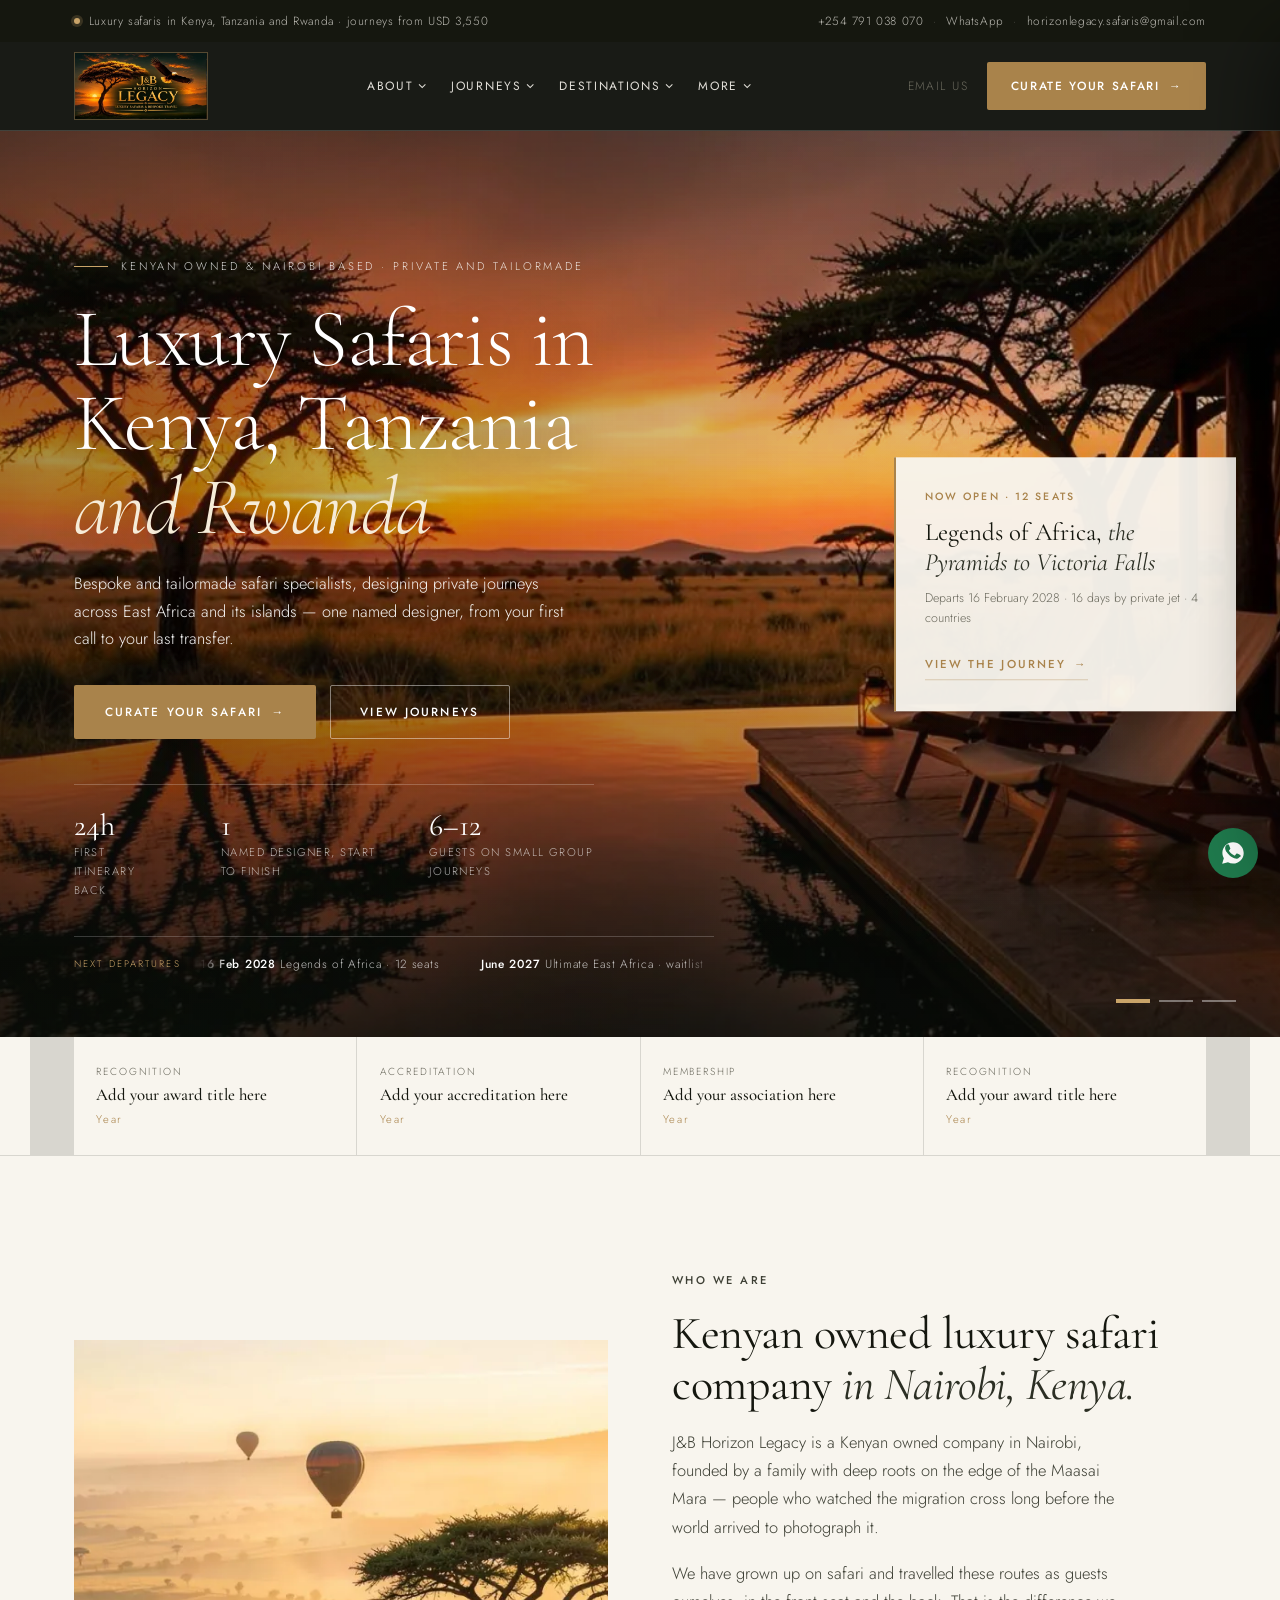
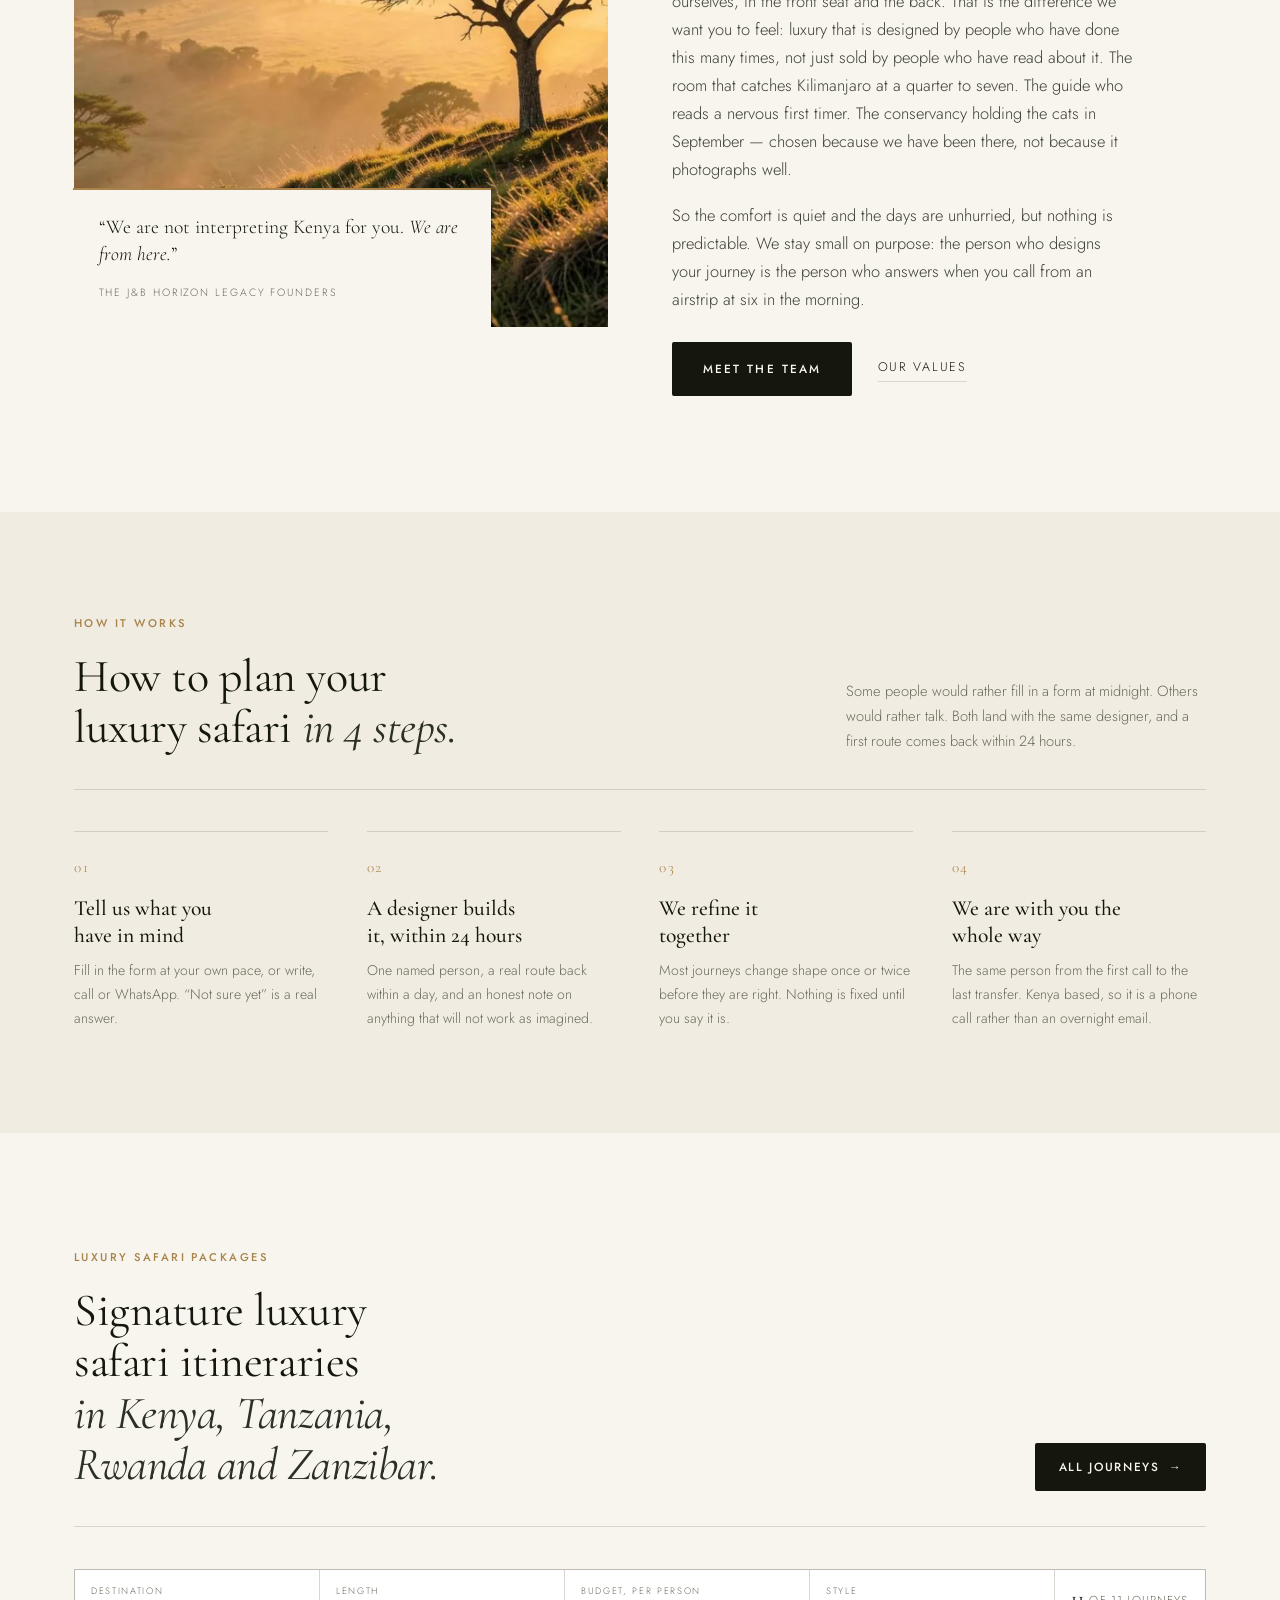
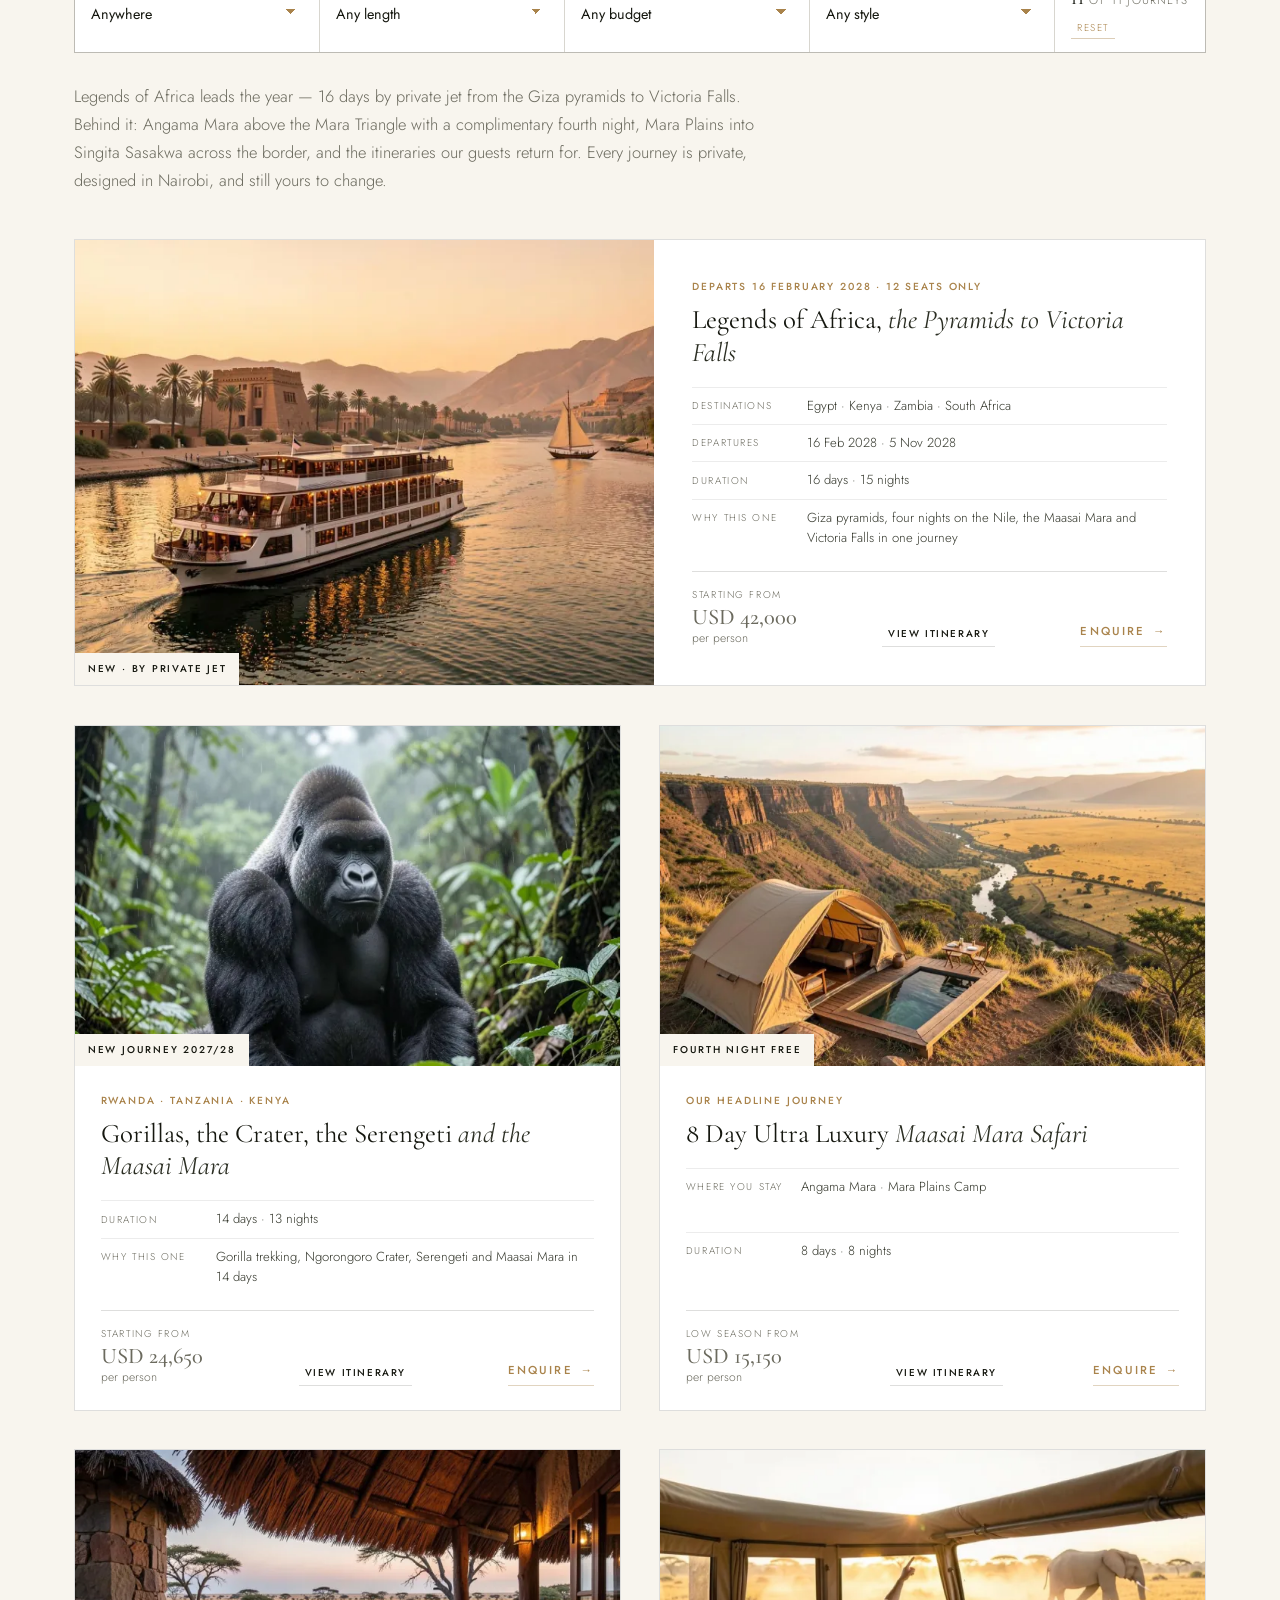
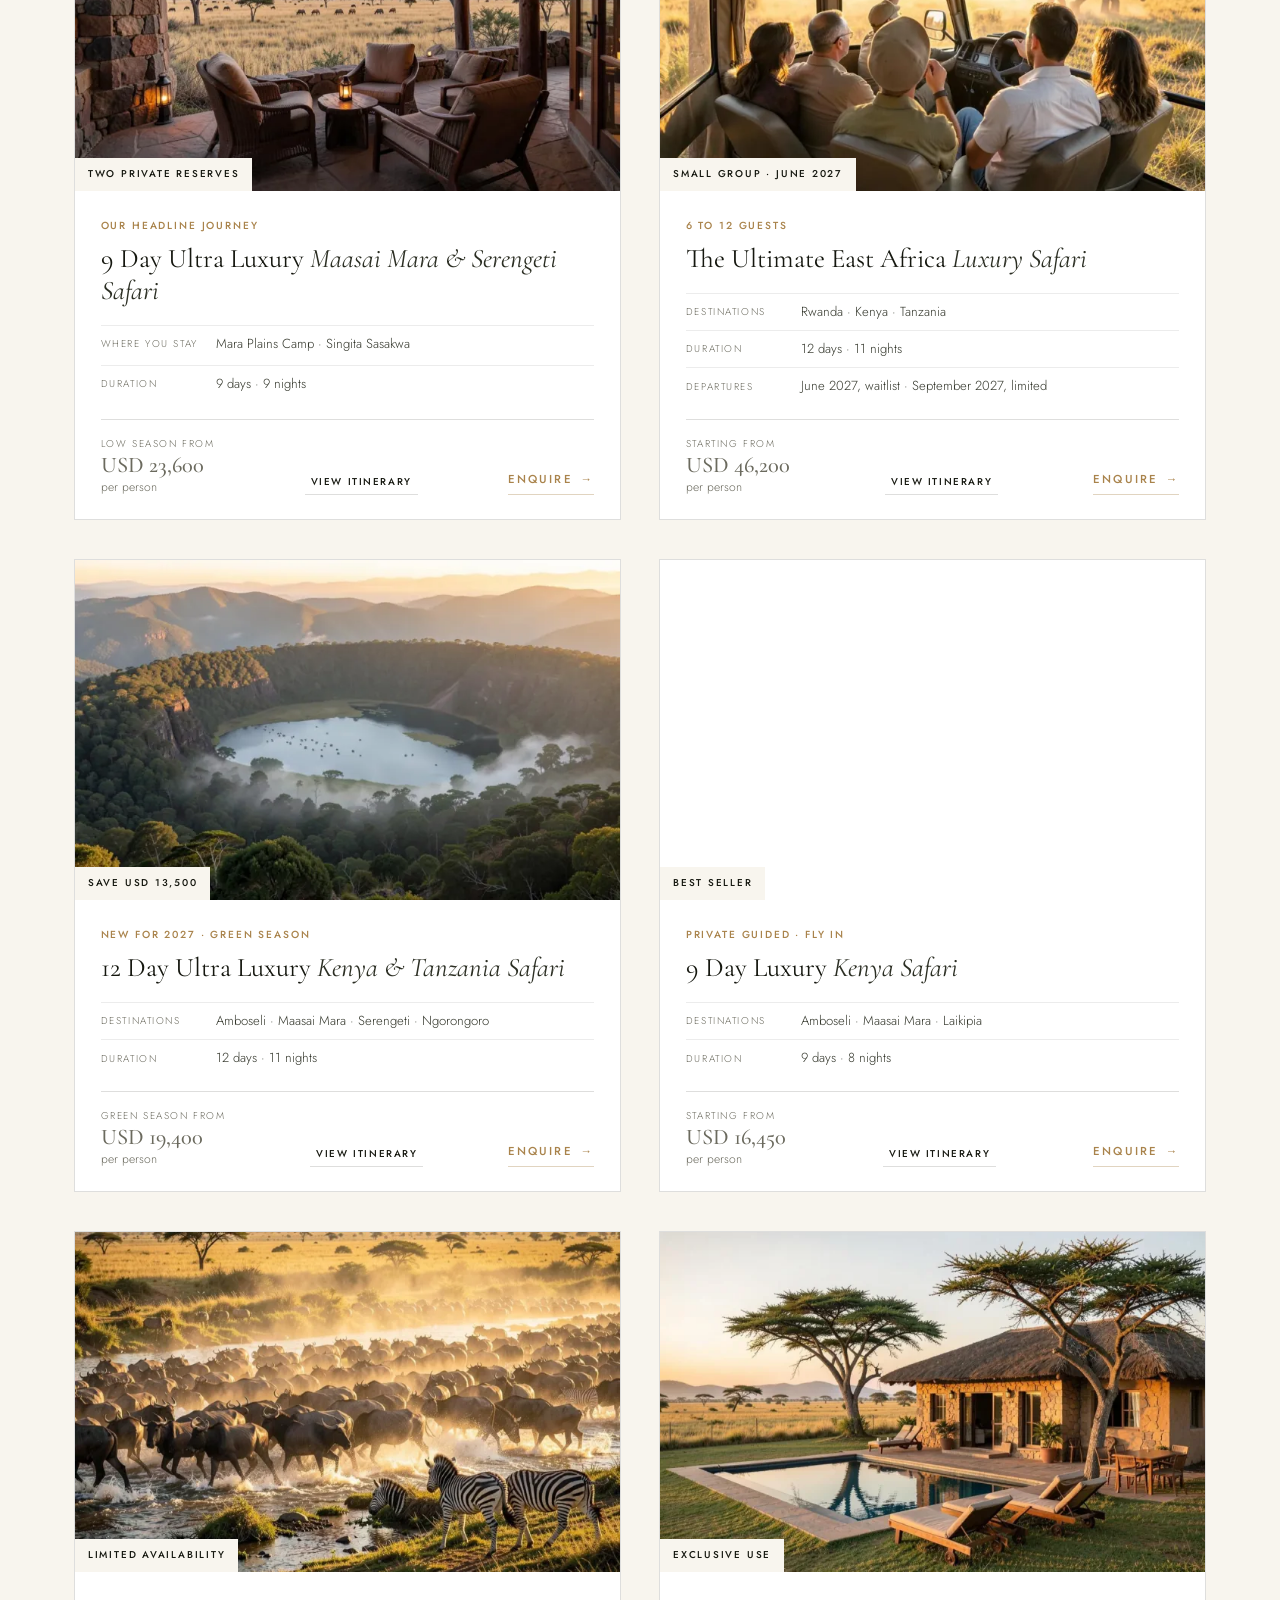
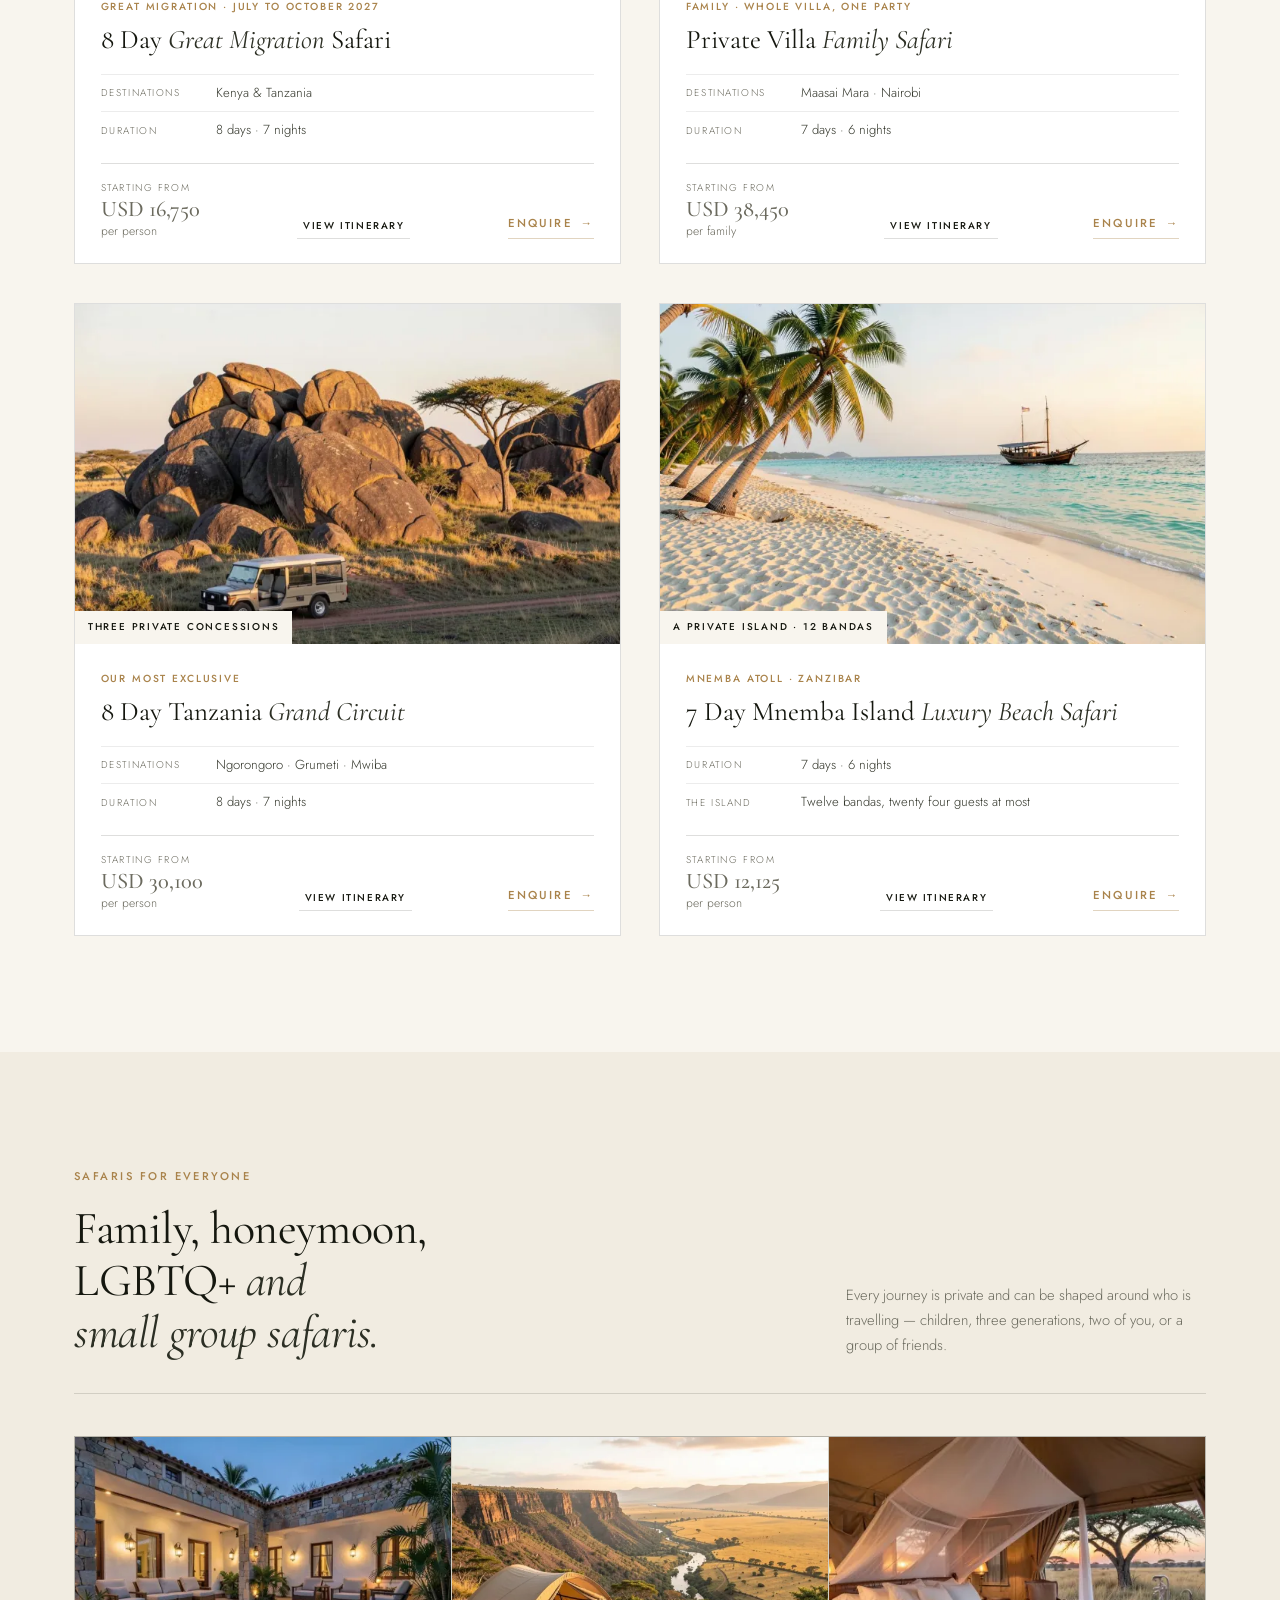
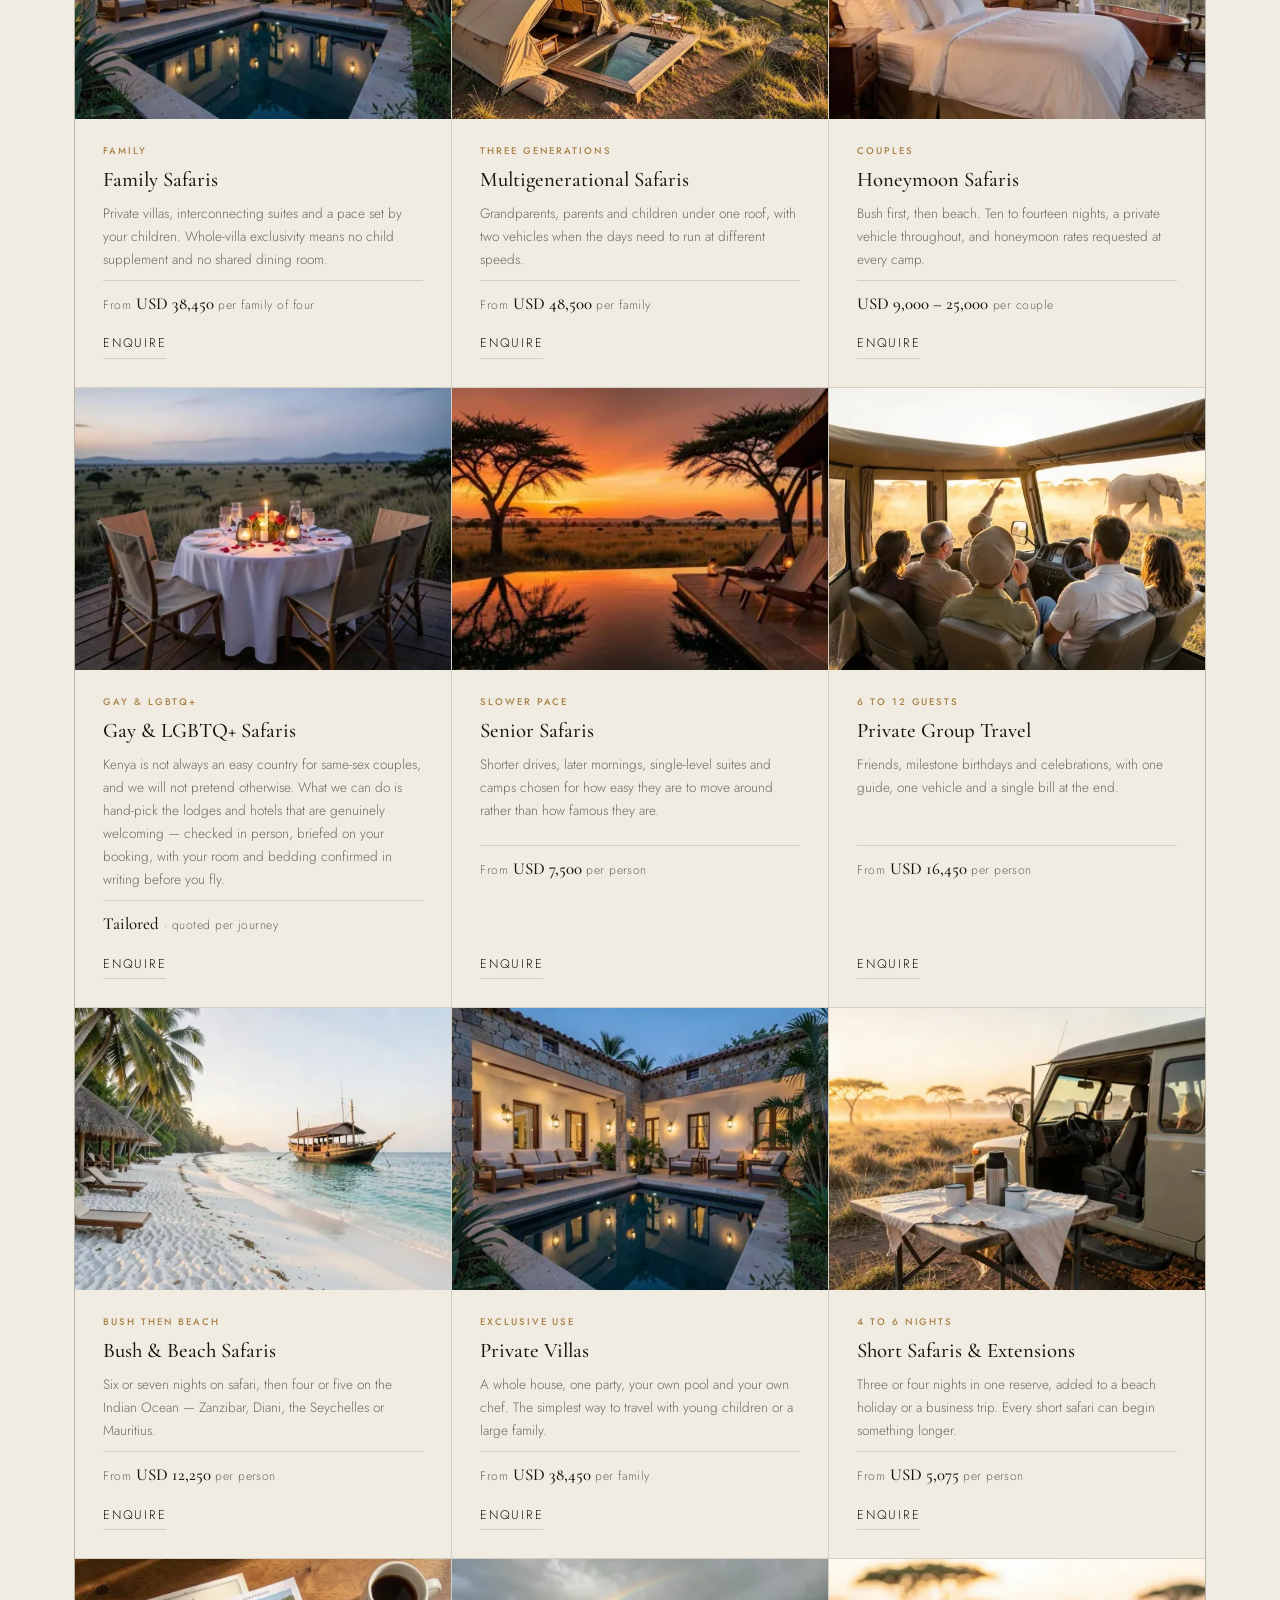
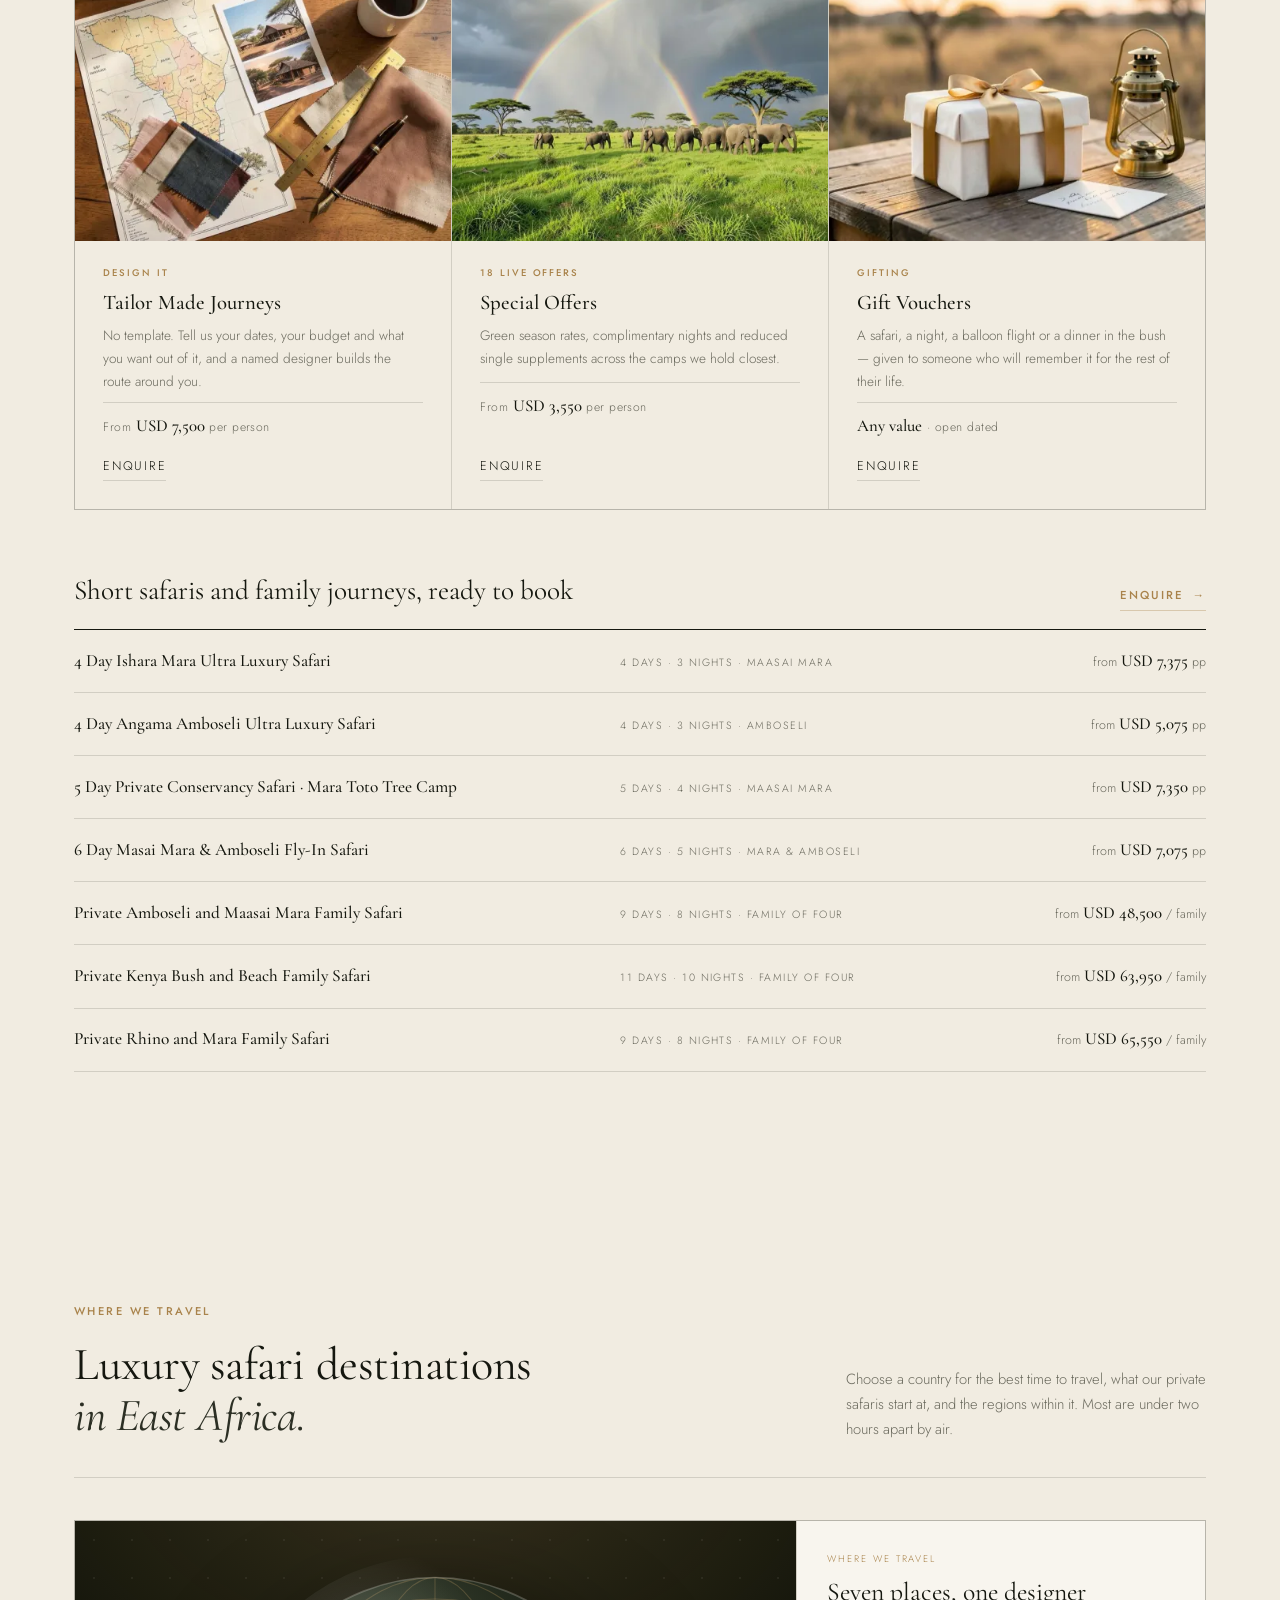
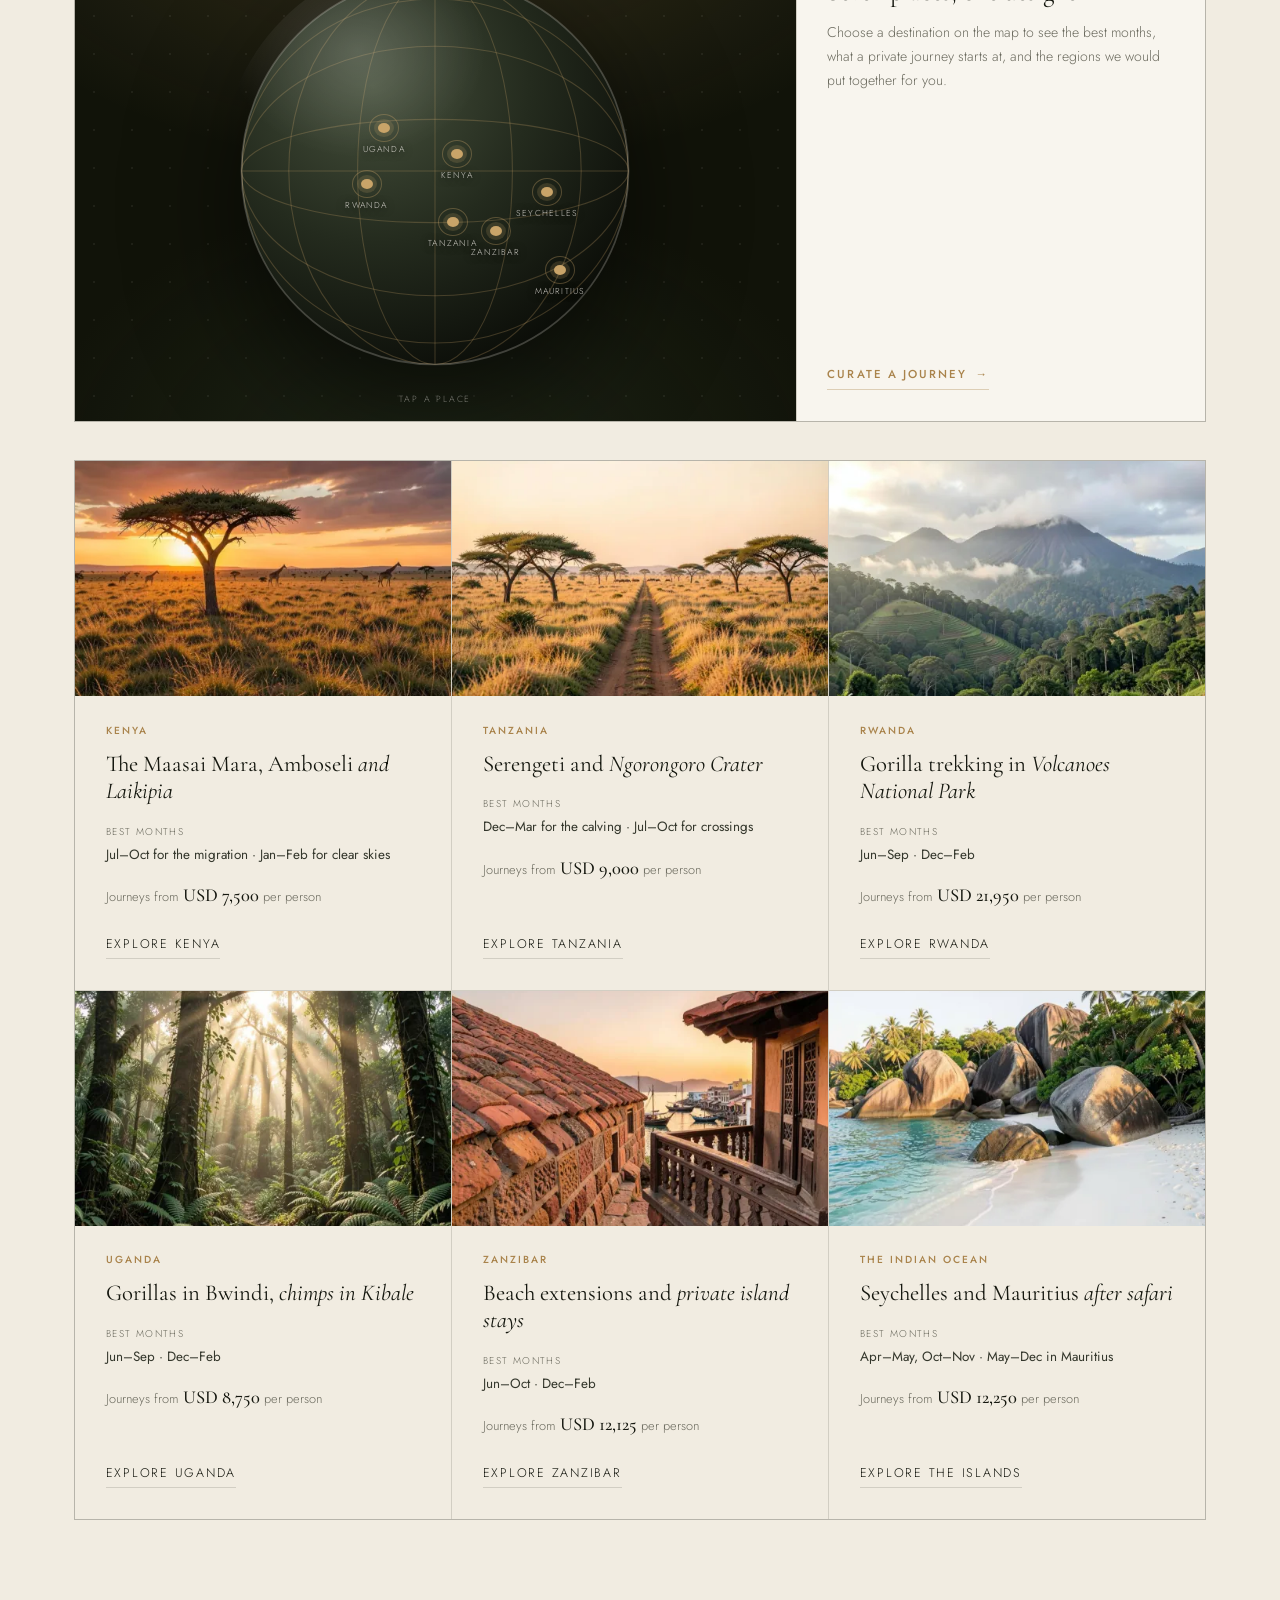
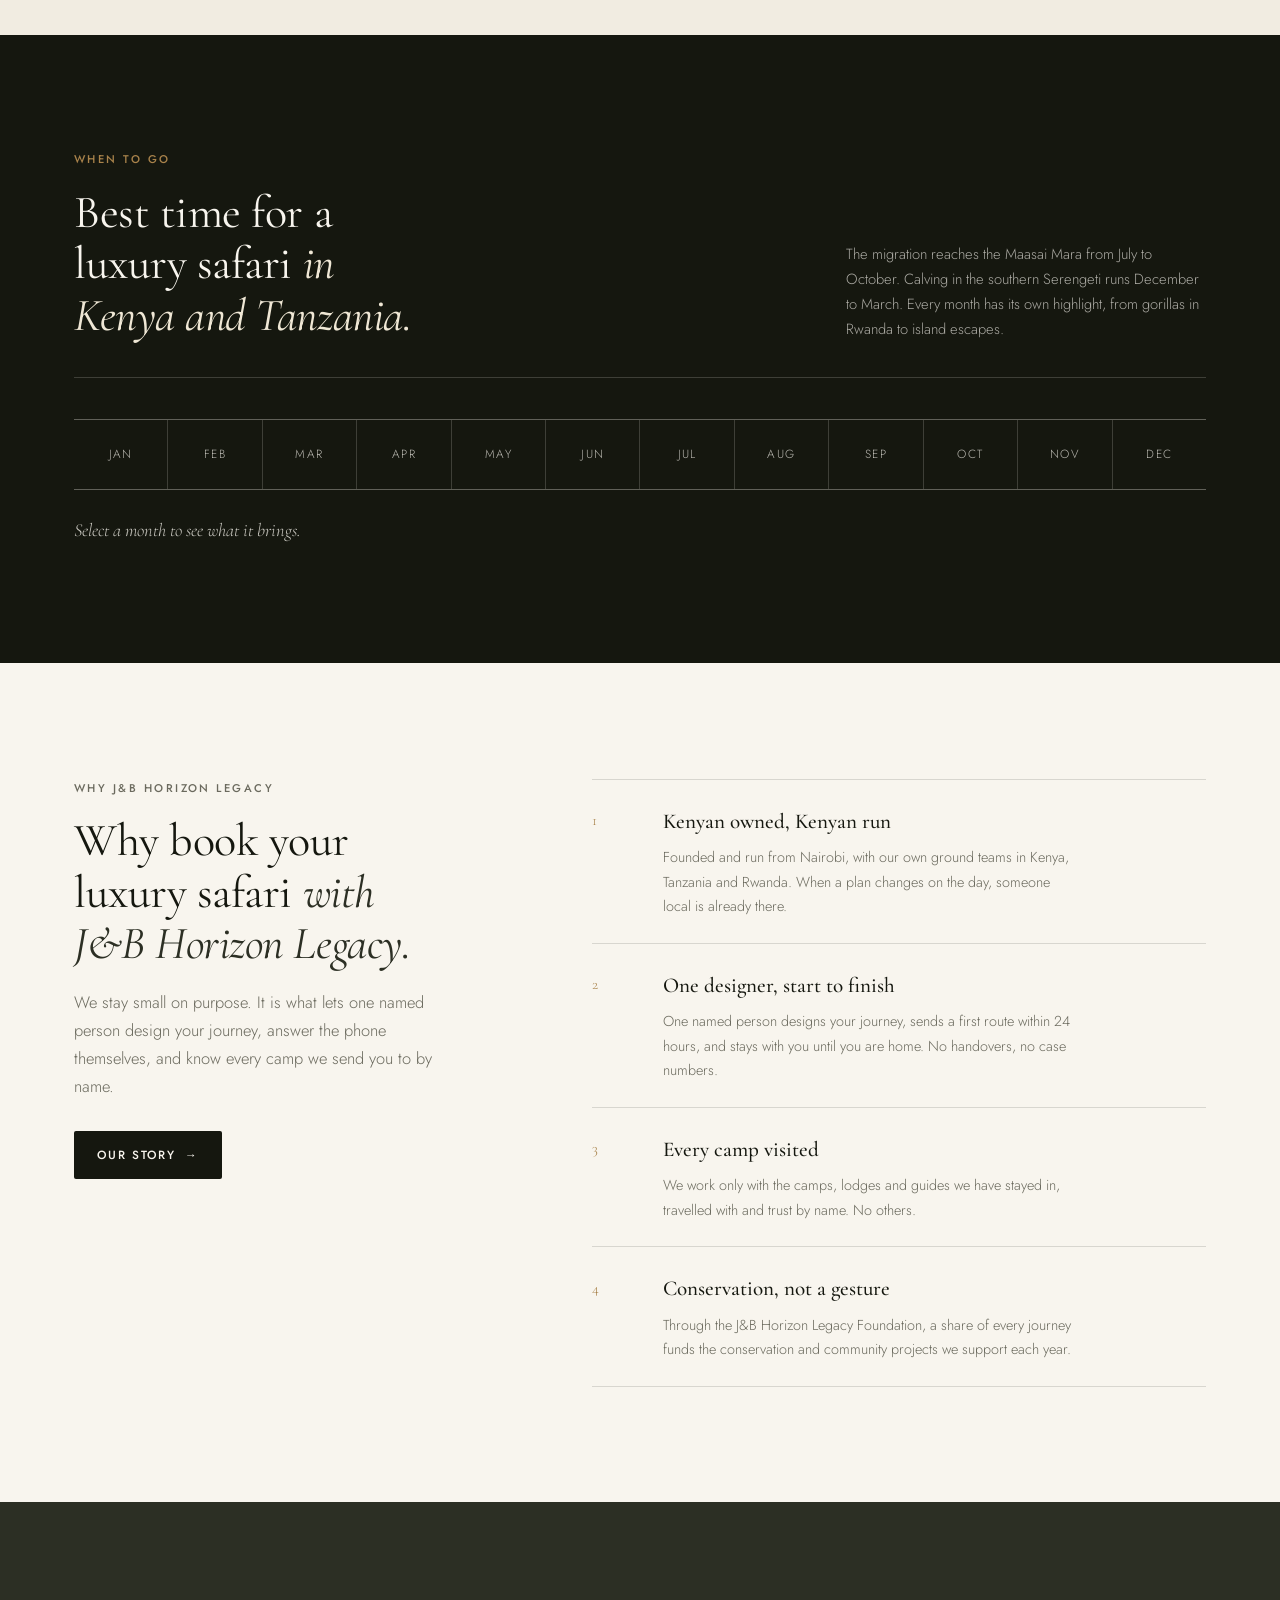
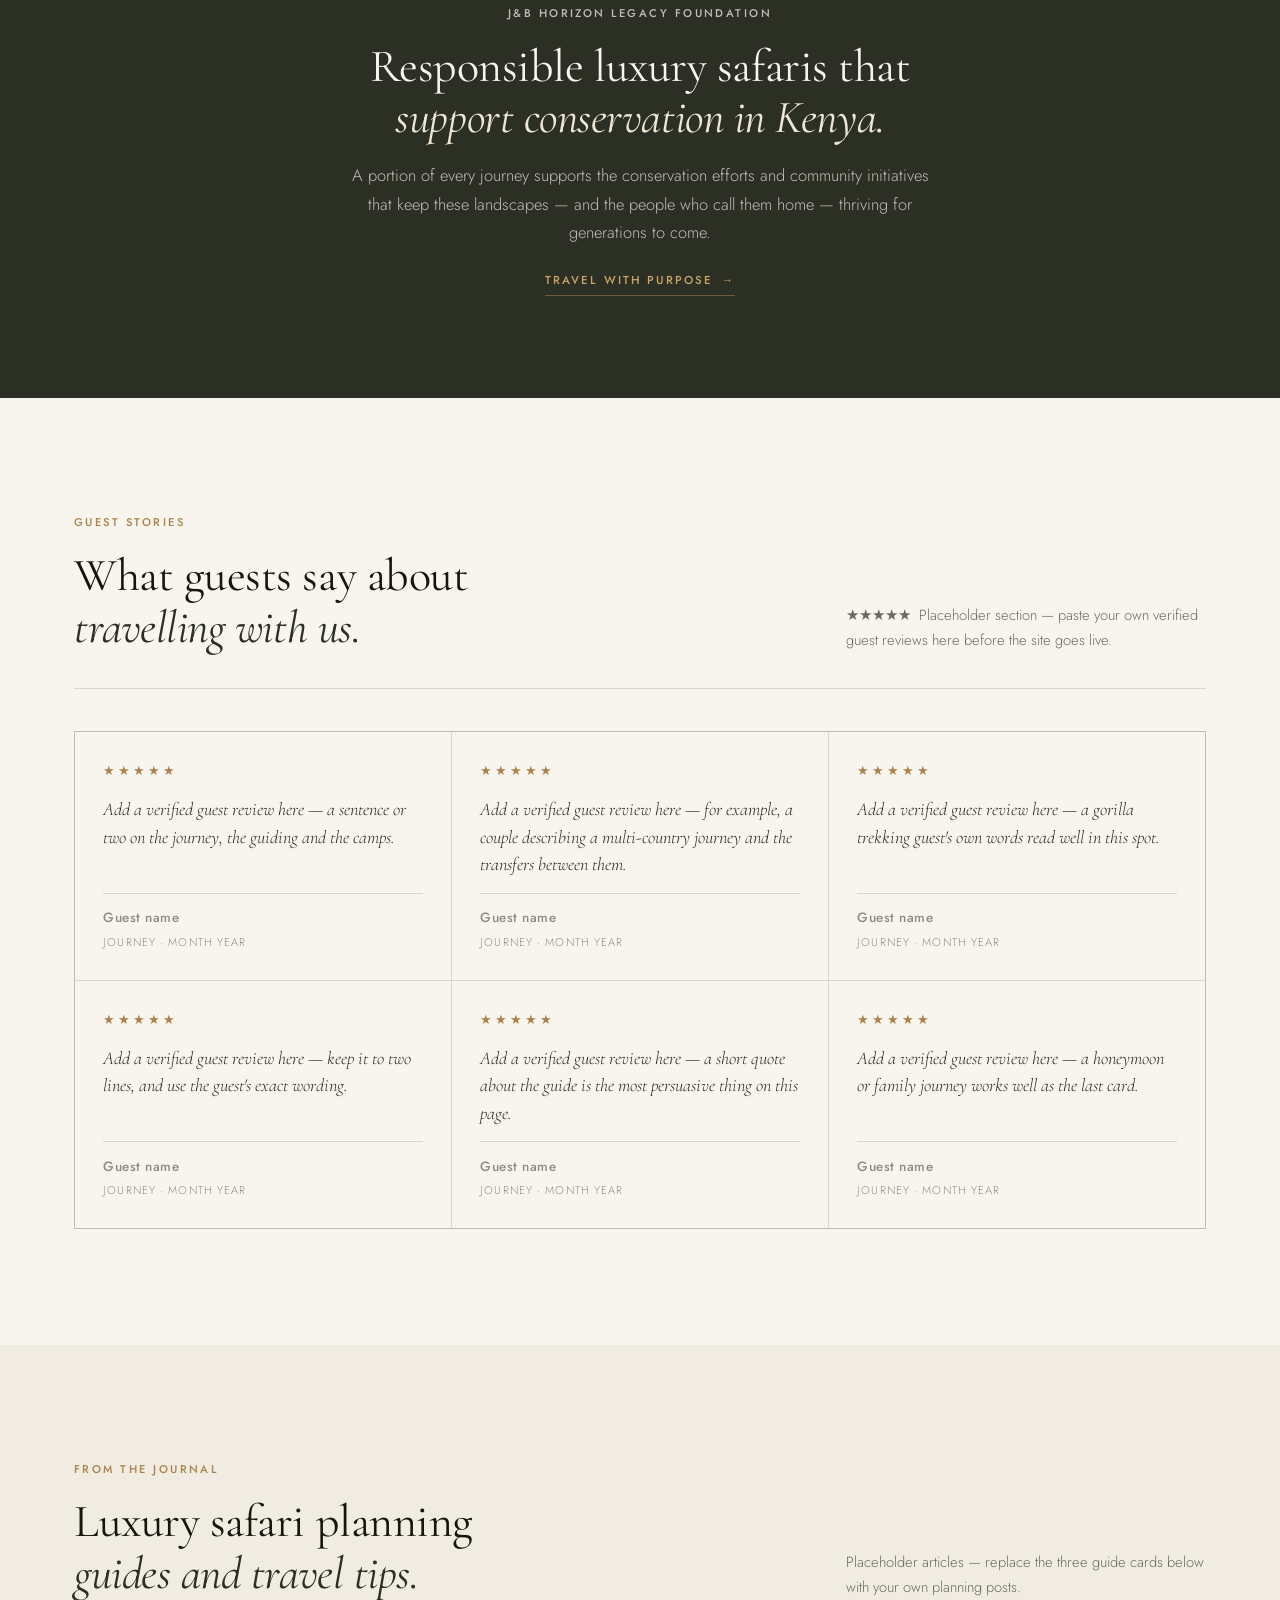
==== commit 4d9e933a: "Bk" ====
--- a/Horizon-Legacy/index.html
+++ b/Horizon-Legacy/index.html
@@ -8,7 +8,7 @@
 <link rel="icon" type="image/png" href="assets/images/favicon.png">
 <meta property="og:title" content="J&amp;B Horizon Legacy | Luxury Safaris &amp; Bespoke Travel">
 <meta property="og:description" content="Private luxury safaris in Kenya, Tanzania, Rwanda and Zanzibar, designed in Nairobi. Journeys from USD 3,550 per person.">
-<meta property="og:image" content="assets/images/logo.jpg">
+<meta property="og:image" content="assets/images/logo-480.webp">
 <link rel="preconnect" href="https://fonts.googleapis.com">
 <link rel="preconnect" href="https://fonts.gstatic.com" crossorigin>
 <link href="https://fonts.googleapis.com/css2?family=Cormorant+Garamond:ital,wght@0,300;0,400;0,500;0,600;1,300;1,400;1,500&family=Jost:wght@300;400;500;600&display=swap" rel="stylesheet">
@@ -36,7 +36,7 @@
 <header class="site-header" id="siteHeader">
   <div class="shell header__inner">
     <a class="brand brand--logo" href="#top" aria-label="J&amp;B Horizon Legacy Safaris home">
-      <img class="brand__logo" src="assets/images/logo.jpg" alt="J&amp;B Horizon Legacy — Luxury Safaris &amp; Bespoke Travel">
+      <img class="brand__logo" src="assets/images/logo-480.webp" width="480" height="239" alt="J&amp;B Horizon Legacy — Luxury Safaris &amp; Bespoke Travel">
     </a>
 
     <nav class="nav" id="nav">
@@ -107,7 +107,11 @@
 
 <!-- ============ HERO ============ -->
 <section class="hero">
-  <img class="hero__img" src="assets/images/hero.jpg" alt="Lantern-lit deck and infinity pool at a private safari villa in the Maasai Mara">
+  <div class="hero__slides" aria-hidden="true">
+    <img class="hero__img is-active" src="assets/images/hero-960.webp" srcset="assets/images/hero-480.webp 480w, assets/images/hero-720.webp 720w, assets/images/hero-960.webp 960w, assets/images/hero-1300.webp 1300w" sizes="100vw" fetchpriority="high" alt="Lantern-lit deck and infinity pool at a private safari villa in the Maasai Mara">
+    <img class="hero__img" data-src="assets/images/mara-960.webp" data-srcset="assets/images/mara-480.webp 480w, assets/images/mara-720.webp 720w, assets/images/mara-960.webp 960w" sizes="100vw" alt="Hot air balloons over the Maasai Mara at sunrise">
+    <img class="hero__img" data-src="assets/images/amboseli-960.webp" data-srcset="assets/images/amboseli-480.webp 480w, assets/images/amboseli-720.webp 720w, assets/images/amboseli-960.webp 960w" sizes="100vw" alt="Elephants crossing the plains below Mount Kilimanjaro">
+  </div>
   <div class="hero__veil"></div>
   <div class="shell hero__inner">
     <p class="hero__eyebrow">Kenyan owned &amp; Nairobi based · private and tailormade</p>
@@ -148,6 +152,12 @@
     <p class="hero__card-meta">Departs 16 February 2028 · 16 days by private jet · 4 countries</p>
     <a href="#journeys" class="link-gold">View the journey <span class="arrow">→</span></a>
   </aside>
+
+  <div class="hero__dots" role="tablist" aria-label="Scenes from our journeys">
+    <button class="hero__dot is-active" role="tab" aria-selected="true" aria-label="A lodge deck at sunset"></button>
+    <button class="hero__dot" role="tab" aria-selected="false" aria-label="Balloons over the Maasai Mara"></button>
+    <button class="hero__dot" role="tab" aria-selected="false" aria-label="Elephants below Kilimanjaro"></button>
+  </div>
 </section>
 
 <!-- ============ AWARDS ============ -->
@@ -164,7 +174,7 @@
 <section class="story" id="story">
   <div class="shell story__grid">
     <div class="story__media">
-      <img src="assets/images/mara.jpg" alt="A hot air balloon drifting over the Maasai Mara at sunrise">
+      <img src="assets/images/mara-960.webp" srcset="assets/images/mara-480.webp 480w, assets/images/mara-720.webp 720w, assets/images/mara-960.webp 960w" sizes="(min-width:900px) 50vw, 100vw" alt="A hot air balloon drifting over the Maasai Mara at sunrise">
       <div class="story__quote">
         <p>“We are not interpreting Kenya for you. <em>We are from here.</em>”</p>
         <span>The J&amp;B Horizon Legacy Founders</span>
@@ -174,9 +184,9 @@
     <div class="story__copy">
       <p class="eyebrow">Who we are</p>
       <h2 class="h2">Kenyan owned luxury safari company <em>in Nairobi, Kenya.</em></h2>
-      <p>J&amp;B Horizon Legacy was founded in Nairobi by a Kenyan family with deep roots on the edge of the Maasai Mara — people who watched the migration cross long before the world arrived to photograph it.</p>
-      <p>That shows up in the small decisions. Which suite catches Kilimanjaro at a quarter to seven. Which guide is right for a nervous first timer. Which conservancy holds the cats in September.</p>
-      <p>We stay small on purpose. The person who designs your journey is the person who answers when you call from an airstrip at six in the morning.</p>
+      <p>J&amp;B Horizon Legacy is a Kenyan owned company in Nairobi, founded by a family with deep roots on the edge of the Maasai Mara — people who watched the migration cross long before the world arrived to photograph it.</p>
+      <p>We have grown up on safari and travelled these routes as guests ourselves, in the front seat and the back. That is the difference we want you to feel: luxury that is designed by people who have done this many times, not just sold by people who have read about it. The room that catches Kilimanjaro at a quarter to seven. The guide who reads a nervous first timer. The conservancy holding the cats in September — chosen because we have been there, not because it photographs well.</p>
+      <p>So the comfort is quiet and the days are unhurried, but nothing is predictable. We stay small on purpose: the person who designs your journey is the person who answers when you call from an airstrip at six in the morning.</p>
       <div class="story__actions">
         <a class="btn btn--dark" href="#team">Meet the Team</a>
         <a class="link-underline" href="#why">Our values</a>
@@ -269,7 +279,7 @@
       <!-- 1 -->
       <article class="card card--wide">
         <div class="card__media">
-          <img src="assets/images/nile.jpg" alt="A luxury river vessel on the Nile at sunset near Luxor">
+          <img loading="lazy" decoding="async" src="assets/images/nile-960.webp" srcset="assets/images/nile-480.webp 480w, assets/images/nile-720.webp 720w, assets/images/nile-960.webp 960w" sizes="(min-width:900px) 50vw, 100vw" alt="A luxury river vessel on the Nile at sunset near Luxor">
           <span class="flag">New · By private jet</span>
         </div>
         <div class="card__body">
@@ -290,7 +300,7 @@
 
       <!-- 2 -->
       <article class="card">
-        <div class="card__media"><img src="assets/images/gorilla.jpg" alt="A mountain gorilla in the misty rainforest of Volcanoes National Park"><span class="flag">New journey 2027/28</span></div>
+        <div class="card__media"><img loading="lazy" decoding="async" src="assets/images/gorilla-960.webp" srcset="assets/images/gorilla-480.webp 480w, assets/images/gorilla-720.webp 720w, assets/images/gorilla-960.webp 960w" sizes="(min-width:900px) 46vw, 100vw" alt="A mountain gorilla in the misty rainforest of Volcanoes National Park"><span class="flag">New journey 2027/28</span></div>
         <div class="card__body">
           <p class="card__eyebrow">Rwanda · Tanzania · Kenya</p>
           <h3 class="card__title">Gorillas, the Crater, the Serengeti <em>and the Maasai Mara</em></h3>
@@ -307,7 +317,7 @@
 
       <!-- 3 -->
       <article class="card">
-        <div class="card__media"><img src="assets/images/mara-camp.jpg" alt="A tented suite with a private plunge pool on the escarpment above the Maasai Mara"><span class="flag">Fourth night free</span></div>
+        <div class="card__media"><img loading="lazy" decoding="async" src="assets/images/mara-camp-960.webp" srcset="assets/images/mara-camp-480.webp 480w, assets/images/mara-camp-720.webp 720w, assets/images/mara-camp-960.webp 960w" sizes="(min-width:900px) 46vw, 100vw" alt="A tented suite with a private plunge pool on the escarpment above the Maasai Mara"><span class="flag">Fourth night free</span></div>
         <div class="card__body">
           <p class="card__eyebrow">Our headline journey</p>
           <h3 class="card__title">8 Day Ultra Luxury <em>Maasai Mara Safari</em></h3>
@@ -324,7 +334,7 @@
 
       <!-- 4 -->
       <article class="card">
-        <div class="card__media"><img src="assets/images/serengeti.jpg" alt="A lodge terrace above the Serengeti plains at dusk"><span class="flag">Two private reserves</span></div>
+        <div class="card__media"><img loading="lazy" decoding="async" src="assets/images/serengeti-960.webp" srcset="assets/images/serengeti-480.webp 480w, assets/images/serengeti-720.webp 720w, assets/images/serengeti-960.webp 960w" sizes="(min-width:900px) 46vw, 100vw" alt="A lodge terrace above the Serengeti plains at dusk"><span class="flag">Two private reserves</span></div>
         <div class="card__body">
           <p class="card__eyebrow">Our headline journey</p>
           <h3 class="card__title">9 Day Ultra Luxury <em>Maasai Mara &amp; Serengeti Safari</em></h3>
@@ -341,7 +351,7 @@
 
       <!-- 5 -->
       <article class="card">
-        <div class="card__media"><img src="assets/images/group.jpg" alt="Guests in an open-sided safari vehicle on the plains at sunset"><span class="flag">Small group · June 2027</span></div>
+        <div class="card__media"><img loading="lazy" decoding="async" src="assets/images/group-960.webp" srcset="assets/images/group-480.webp 480w, assets/images/group-720.webp 720w, assets/images/group-960.webp 960w" sizes="(min-width:900px) 50vw, 100vw" alt="Guests in an open-sided safari vehicle on the plains at sunset"><span class="flag">Small group · June 2027</span></div>
         <div class="card__body">
           <p class="card__eyebrow">6 to 12 guests</p>
           <h3 class="card__title">The Ultimate East Africa <em>Luxury Safari</em></h3>
@@ -359,7 +369,7 @@
 
       <!-- 6 -->
       <article class="card">
-        <div class="card__media"><img src="assets/images/crater.jpg" alt="The Ngorongoro Crater seen from its forested rim at dawn"><span class="flag">Save USD 13,500</span></div>
+        <div class="card__media"><img loading="lazy" decoding="async" src="assets/images/crater-960.webp" srcset="assets/images/crater-480.webp 480w, assets/images/crater-720.webp 720w, assets/images/crater-960.webp 960w" sizes="(min-width:900px) 46vw, 100vw" alt="The Ngorongoro Crater seen from its forested rim at dawn"><span class="flag">Save USD 13,500</span></div>
         <div class="card__body">
           <p class="card__eyebrow">New for 2027 · Green season</p>
           <h3 class="card__title">12 Day Ultra Luxury <em>Kenya &amp; Tanzania Safari</em></h3>
@@ -376,7 +386,7 @@
 
       <!-- 7 -->
       <article class="card">
-        <div class="card__media"><img src="assets/images/amboseli.jpg" alt="Elephants below snow-capped Mount Kilimanjaro in Amboseli"><span class="flag">Best seller</span></div>
+        <div class="card__media"><img loading="lazy" decoding="async" src="assets/images/amboseli-960.webp" srcset="assets/images/amboseli-480.webp 480w, assets/images/amboseli-720.webp 720w, assets/images/amboseli-960.webp 960w" sizes="(min-width:900px) 46vw, 100vw" alt="Elephants below snow-capped Mount Kilimanjaro in Amboseli"><span class="flag">Best seller</span></div>
         <div class="card__body">
           <p class="card__eyebrow">Private guided · fly in</p>
           <h3 class="card__title">9 Day Luxury <em>Kenya Safari</em></h3>
@@ -393,7 +403,7 @@
 
       <!-- 8 -->
       <article class="card">
-        <div class="card__media"><img src="assets/images/migration.jpg" alt="Wildebeest crossing the Mara River during the Great Migration"><span class="flag">Limited availability</span></div>
+        <div class="card__media"><img loading="lazy" decoding="async" src="assets/images/migration-960.webp" srcset="assets/images/migration-480.webp 480w, assets/images/migration-720.webp 720w, assets/images/migration-960.webp 960w" sizes="(min-width:900px) 46vw, 100vw" alt="Wildebeest crossing the Mara River during the Great Migration"><span class="flag">Limited availability</span></div>
         <div class="card__body">
           <p class="card__eyebrow">Great Migration · July to October 2027</p>
           <h3 class="card__title">8 Day <em>Great Migration</em> Safari</h3>
@@ -410,7 +420,7 @@
 
       <!-- 9 -->
       <article class="card">
-        <div class="card__media"><img src="assets/images/family.jpg" alt="A private family safari villa with a pool in the Maasai Mara"><span class="flag">Exclusive use</span></div>
+        <div class="card__media"><img loading="lazy" decoding="async" src="assets/images/family-960.webp" srcset="assets/images/family-480.webp 480w, assets/images/family-720.webp 720w, assets/images/family-960.webp 960w" sizes="(min-width:900px) 46vw, 100vw" alt="A private family safari villa with a pool in the Maasai Mara"><span class="flag">Exclusive use</span></div>
         <div class="card__body">
           <p class="card__eyebrow">Family · whole villa, one party</p>
           <h3 class="card__title">Private Villa <em>Family Safari</em></h3>
@@ -427,7 +437,7 @@
 
       <!-- 10 -->
       <article class="card">
-        <div class="card__media"><img src="assets/images/kopje.jpg" alt="Granite kopje boulders and an open safari vehicle in the southern Serengeti"><span class="flag">Three private concessions</span></div>
+        <div class="card__media"><img loading="lazy" decoding="async" src="assets/images/kopje-960.webp" srcset="assets/images/kopje-480.webp 480w, assets/images/kopje-720.webp 720w, assets/images/kopje-960.webp 960w" sizes="(min-width:900px) 46vw, 100vw" alt="Granite kopje boulders and an open safari vehicle in the southern Serengeti"><span class="flag">Three private concessions</span></div>
         <div class="card__body">
           <p class="card__eyebrow">Our most exclusive</p>
           <h3 class="card__title">8 Day Tanzania <em>Grand Circuit</em></h3>
@@ -444,7 +454,7 @@
 
       <!-- 11 -->
       <article class="card">
-        <div class="card__media"><img src="assets/images/island.jpg" alt="andBeyond Mnemba Island off the north east coast of Zanzibar"><span class="flag">A private island · 12 bandas</span></div>
+        <div class="card__media"><img loading="lazy" decoding="async" src="assets/images/island-960.webp" srcset="assets/images/island-480.webp 480w, assets/images/island-720.webp 720w, assets/images/island-960.webp 960w" sizes="(min-width:900px) 46vw, 100vw" alt="andBeyond Mnemba Island off the north east coast of Zanzibar"><span class="flag">A private island · 12 bandas</span></div>
         <div class="card__body">
           <p class="card__eyebrow">Mnemba Atoll · Zanzibar</p>
           <h3 class="card__title">7 Day Mnemba Island <em>Luxury Beach Safari</em></h3>
@@ -476,7 +486,7 @@
 
     <div class="style-grid">
       <article class="style-card">
-        <img class="style-card__img" src="assets/images/family-drive.jpg" alt="A family with binoculars in an open safari vehicle at dawn" loading="lazy">
+        <img class="style-card__img" src="assets/images/villas-960.webp" srcset="assets/images/villas-480.webp 480w, assets/images/villas-720.webp 720w, assets/images/villas-960.webp 960w" sizes="(min-width:1000px) 33vw, (min-width:640px) 50vw, 100vw" alt="A private safari villa courtyard and pool at dusk" loading="lazy">
         <span class="style-card__tag">Family</span>
         <h3>Family Safaris</h3>
         <p>Private villas, interconnecting suites and a pace set by your children. Whole-villa exclusivity means no child supplement and no shared dining room.</p>
@@ -485,7 +495,7 @@
       </article>
 
       <article class="style-card">
-        <img class="style-card__img" src="assets/images/multigen.jpg" alt="Three generations gathered at a lantern-lit camp table at sunset" loading="lazy">
+        <img class="style-card__img" src="assets/images/mara-camp-960.webp" srcset="assets/images/mara-camp-480.webp 480w, assets/images/mara-camp-720.webp 720w, assets/images/mara-camp-960.webp 960w" sizes="(min-width:1000px) 33vw, (min-width:640px) 50vw, 100vw" alt="A tented family suite with a private plunge pool on the escarpment above the Mara" loading="lazy">
         <span class="style-card__tag">Three generations</span>
         <h3>Multigenerational Safaris</h3>
         <p>Grandparents, parents and children under one roof, with two vehicles when the days need to run at different speeds.</p>
@@ -494,7 +504,7 @@
       </article>
 
       <article class="style-card">
-        <img class="style-card__img" src="assets/images/honeymoon.jpg" alt="A candlelit private dinner on a safari deck at dusk" loading="lazy">
+        <img class="style-card__img" src="assets/images/suite-960.webp" srcset="assets/images/suite-480.webp 480w, assets/images/suite-720.webp 720w, assets/images/suite-960.webp 960w" sizes="(min-width:1000px) 33vw, (min-width:640px) 50vw, 100vw" alt="A tented honeymoon suite with a freestanding bath looking out over the plains" loading="lazy">
         <span class="style-card__tag">Couples</span>
         <h3>Honeymoon Safaris</h3>
         <p>Bush first, then beach. Ten to fourteen nights, a private vehicle throughout, and honeymoon rates requested at every camp.</p>
@@ -503,16 +513,16 @@
       </article>
 
       <article class="style-card">
-        <img class="style-card__img" src="assets/images/lgbtq.jpg" alt="Two men relaxing together on a safari suite deck at golden hour" loading="lazy">
+        <img class="style-card__img" src="assets/images/honeymoon-960.webp" srcset="assets/images/honeymoon-480.webp 480w, assets/images/honeymoon-720.webp 720w, assets/images/honeymoon-960.webp 960w" sizes="(min-width:1000px) 33vw, (min-width:640px) 50vw, 100vw" alt="A private candlelit dinner set on a safari lodge deck at dusk" loading="lazy">
         <span class="style-card__tag">Gay &amp; LGBTQ+</span>
         <h3>Gay &amp; LGBTQ+ Safaris</h3>
-        <p>Vetted camps, room and bedding confirmed in writing before you fly, staff briefed to your preference, and honest advice on where we would and would not send you.</p>
+        <p>Kenya is not always an easy country for same-sex couples, and we will not pretend otherwise. What we can do is hand-pick the lodges and hotels that are genuinely welcoming — checked in person, briefed on your booking, with your room and bedding confirmed in writing before you fly.</p>
         <p class="style-card__price"><strong>Tailored</strong> · quoted per journey</p>
         <a class="link-underline" href="#enquire">Enquire</a>
       </article>
 
       <article class="style-card">
-        <img class="style-card__img" src="assets/images/senior.jpg" alt="An older couple in safari chairs on a shaded veranda" loading="lazy">
+        <img class="style-card__img" src="assets/images/hero-960.webp" srcset="assets/images/hero-480.webp 480w, assets/images/hero-720.webp 720w, assets/images/hero-960.webp 960w" sizes="(min-width:1000px) 33vw, (min-width:640px) 50vw, 100vw" alt="Lounge chairs and a pool on a shaded safari lodge deck at sunset" loading="lazy">
         <span class="style-card__tag">Slower pace</span>
         <h3>Senior Safaris</h3>
         <p>Shorter drives, later mornings, single-level suites and camps chosen for how easy they are to move around rather than how famous they are.</p>
@@ -521,7 +531,7 @@
       </article>
 
       <article class="style-card">
-        <img class="style-card__img" src="assets/images/group.jpg" alt="A small group of guests in an open-sided safari vehicle at sunset" loading="lazy">
+        <img class="style-card__img" src="assets/images/group-960.webp" srcset="assets/images/group-480.webp 480w, assets/images/group-720.webp 720w, assets/images/group-960.webp 960w" sizes="(min-width:900px) 50vw, 100vw" alt="A small group of guests in an open-sided safari vehicle at sunset" loading="lazy">
         <span class="style-card__tag">6 to 12 guests</span>
         <h3>Private Group Travel</h3>
         <p>Friends, milestone birthdays and celebrations, with one guide, one vehicle and a single bill at the end.</p>
@@ -530,7 +540,7 @@
       </article>
 
       <article class="style-card">
-        <img class="style-card__img" src="assets/images/bushbeach.jpg" alt="A palm-fringed beach with a dhow and beach loungers" loading="lazy">
+        <img class="style-card__img" src="assets/images/bushbeach-960.webp" srcset="assets/images/bushbeach-480.webp 480w, assets/images/bushbeach-720.webp 720w, assets/images/bushbeach-960.webp 960w" sizes="(min-width:1000px) 33vw, (min-width:640px) 50vw, 100vw" alt="A palm-fringed beach with a dhow and beach loungers" loading="lazy">
         <span class="style-card__tag">Bush then beach</span>
         <h3>Bush &amp; Beach Safaris</h3>
         <p>Six or seven nights on safari, then four or five on the Indian Ocean — Zanzibar, Diani, the Seychelles or Mauritius.</p>
@@ -539,7 +549,7 @@
       </article>
 
       <article class="style-card">
-        <img class="style-card__img" src="assets/images/villas.jpg" alt="A private safari villa courtyard and plunge pool at dusk" loading="lazy">
+        <img class="style-card__img" src="assets/images/villas-960.webp" srcset="assets/images/villas-480.webp 480w, assets/images/villas-720.webp 720w, assets/images/villas-960.webp 960w" sizes="(min-width:1000px) 33vw, (min-width:640px) 50vw, 100vw" alt="A private safari villa courtyard and plunge pool at dusk" loading="lazy">
         <span class="style-card__tag">Exclusive use</span>
         <h3>Private Villas</h3>
         <p>A whole house, one party, your own pool and your own chef. The simplest way to travel with young children or a large family.</p>
@@ -548,7 +558,7 @@
       </article>
 
       <article class="style-card">
-        <img class="style-card__img" src="assets/images/short.jpg" alt="A sunrise coffee stop beside a safari vehicle on the plains" loading="lazy">
+        <img class="style-card__img" src="assets/images/short-960.webp" srcset="assets/images/short-480.webp 480w, assets/images/short-720.webp 720w, assets/images/short-960.webp 960w" sizes="(min-width:1000px) 33vw, (min-width:640px) 50vw, 100vw" alt="A sunrise coffee stop beside a safari vehicle on the plains" loading="lazy">
         <span class="style-card__tag">4 to 6 nights</span>
         <h3>Short Safaris &amp; Extensions</h3>
         <p>Three or four nights in one reserve, added to a beach holiday or a business trip. Every short safari can begin something longer.</p>
@@ -557,7 +567,7 @@
       </article>
 
       <article class="style-card">
-        <img class="style-card__img" src="assets/images/tailor.jpg" alt="A designer desk with safari maps, photographs and fabric swatches" loading="lazy">
+        <img class="style-card__img" src="assets/images/tailor-960.webp" srcset="assets/images/tailor-480.webp 480w, assets/images/tailor-720.webp 720w, assets/images/tailor-960.webp 960w" sizes="(min-width:1000px) 33vw, (min-width:640px) 50vw, 100vw" alt="A designer desk with safari maps, photographs and fabric swatches" loading="lazy">
         <span class="style-card__tag">Design it</span>
         <h3>Tailor Made Journeys</h3>
         <p>No template. Tell us your dates, your budget and what you want out of it, and a named designer builds the route around you.</p>
@@ -566,7 +576,7 @@
       </article>
 
       <article class="style-card">
-        <img class="style-card__img" src="assets/images/offers.jpg" alt="Green season grassland with a rainbow over distant acacias" loading="lazy">
+        <img class="style-card__img" src="assets/images/offers-960.webp" srcset="assets/images/offers-480.webp 480w, assets/images/offers-720.webp 720w, assets/images/offers-960.webp 960w" sizes="(min-width:1000px) 33vw, (min-width:640px) 50vw, 100vw" alt="Green season grassland with a rainbow over distant acacias" loading="lazy">
         <span class="style-card__tag">18 live offers</span>
         <h3>Special Offers</h3>
         <p>Green season rates, complimentary nights and reduced single supplements across the camps we hold closest.</p>
@@ -575,7 +585,7 @@
       </article>
 
       <article class="style-card">
-        <img class="style-card__img" src="assets/images/gift.jpg" alt="A linen-wrapped gift box with a gold ribbon on a safari table" loading="lazy">
+        <img class="style-card__img" src="assets/images/gift-960.webp" srcset="assets/images/gift-480.webp 480w, assets/images/gift-720.webp 720w, assets/images/gift-960.webp 960w" sizes="(min-width:1000px) 33vw, (min-width:640px) 50vw, 100vw" alt="A linen-wrapped gift box with a gold ribbon on a safari table" loading="lazy">
         <span class="style-card__tag">Gifting</span>
         <h3>Gift Vouchers</h3>
         <p>A safari, a night, a balloon flight or a dinner in the bush — given to someone who will remember it for the rest of their life.</p>
@@ -613,14 +623,36 @@
 
     <div class="map" id="map">
       <div class="map__board" role="group" aria-label="Map of our destinations">
-        <span class="map__rift"></span>
-        <button class="map__pin" data-place="uganda" style="--x:33%;--y:36%" aria-label="Uganda"><span>Uganda</span></button>
-        <button class="map__pin" data-place="rwanda" style="--x:29%;--y:55%" aria-label="Rwanda"><span>Rwanda</span></button>
-        <button class="map__pin" data-place="kenya" style="--x:56%;--y:44%" aria-label="Kenya"><span>Kenya</span></button>
-        <button class="map__pin" data-place="tanzania" style="--x:53%;--y:66%" aria-label="Tanzania"><span>Tanzania</span></button>
-        <button class="map__pin" data-place="zanzibar" style="--x:67%;--y:68%" aria-label="Zanzibar"><span>Zanzibar</span></button>
-        <button class="map__pin" data-place="seychelles" style="--x:86%;--y:70%" aria-label="Seychelles"><span>Seychelles</span></button>
-        <button class="map__pin" data-place="mauritius" style="--x:82%;--y:88%" aria-label="Mauritius"><span>Mauritius</span></button>
+        <div class="globe">
+          <svg class="globe__svg" viewBox="0 0 200 200" aria-hidden="true">
+            <defs>
+              <radialGradient id="globeSphere" cx="34%" cy="28%" r="78%">
+                <stop offset="0%" stop-color="#46503c"/>
+                <stop offset="52%" stop-color="#242b1e"/>
+                <stop offset="100%" stop-color="#0b0d08"/>
+              </radialGradient>
+              <clipPath id="globeClip"><circle cx="100" cy="100" r="90"/></clipPath>
+            </defs>
+            <circle cx="100" cy="100" r="90" fill="url(#globeSphere)"/>
+            <g clip-path="url(#globeClip)" fill="none" stroke="rgba(201,164,105,.26)" stroke-width=".5">
+              <ellipse cx="100" cy="100" rx="68" ry="90"/>
+              <ellipse cx="100" cy="100" rx="36" ry="90"/>
+              <line x1="100" y1="10" x2="100" y2="190"/>
+              <ellipse cx="100" cy="100" rx="90" ry="24"/>
+              <ellipse cx="100" cy="100" rx="90" ry="58"/>
+              <ellipse cx="100" cy="100" rx="90" ry="80"/>
+              <line x1="10" y1="100" x2="190" y2="100"/>
+            </g>
+            <circle cx="100" cy="100" r="90" fill="none" stroke="rgba(248,245,238,.22)" stroke-width=".8"/>
+          </svg>
+          <button class="map__pin" data-place="uganda" style="--x:38%;--y:40%" aria-label="Uganda"><span>Uganda</span></button>
+          <button class="map__pin" data-place="rwanda" style="--x:34%;--y:53%" aria-label="Rwanda"><span>Rwanda</span></button>
+          <button class="map__pin" data-place="kenya" style="--x:55%;--y:46%" aria-label="Kenya"><span>Kenya</span></button>
+          <button class="map__pin" data-place="tanzania" style="--x:54%;--y:62%" aria-label="Tanzania"><span>Tanzania</span></button>
+          <button class="map__pin" data-place="zanzibar" style="--x:64%;--y:64%" aria-label="Zanzibar"><span>Zanzibar</span></button>
+          <button class="map__pin" data-place="seychelles" style="--x:76%;--y:55%" aria-label="Seychelles"><span>Seychelles</span></button>
+          <button class="map__pin" data-place="mauritius" style="--x:79%;--y:73%" aria-label="Mauritius"><span>Mauritius</span></button>
+        </div>
         <span class="map__hint">Tap a place</span>
       </div>
       <div class="map__panel" id="mapPanel" aria-live="polite">
@@ -634,7 +666,7 @@
 
     <div class="dest-grid">
       <article class="dest">
-        <img class="dest__img" src="assets/images/kenya.jpg" alt="Golden savannah and a lone acacia in the Maasai Mara at sunset" loading="lazy">
+        <img class="dest__img" src="assets/images/kenya-960.webp" srcset="assets/images/kenya-480.webp 480w, assets/images/kenya-720.webp 720w, assets/images/kenya-960.webp 960w" sizes="(min-width:1000px) 33vw, (min-width:640px) 50vw, 100vw" alt="Golden savannah and a lone acacia in the Maasai Mara at sunset" loading="lazy">
         <span class="dest__country">Kenya</span>
         <h3>The Maasai Mara, Amboseli <em>and Laikipia</em></h3>
         <p class="dest__best">Best months<br><strong>Jul–Oct for the migration · Jan–Feb for clear skies</strong></p>
@@ -643,7 +675,7 @@
       </article>
 
       <article class="dest">
-        <img class="dest__img" src="assets/images/tanzania.jpg" alt="Acacia-dotted Serengeti plains at golden hour" loading="lazy">
+        <img class="dest__img" src="assets/images/tanzania-960.webp" srcset="assets/images/tanzania-480.webp 480w, assets/images/tanzania-720.webp 720w, assets/images/tanzania-960.webp 960w" sizes="(min-width:1000px) 33vw, (min-width:640px) 50vw, 100vw" alt="Acacia-dotted Serengeti plains at golden hour" loading="lazy">
         <span class="dest__country">Tanzania</span>
         <h3>Serengeti and <em>Ngorongoro Crater</em></h3>
         <p class="dest__best">Best months<br><strong>Dec–Mar for the calving · Jul–Oct for crossings</strong></p>
@@ -652,7 +684,7 @@
       </article>
 
       <article class="dest">
-        <img class="dest__img" src="assets/images/rwanda.jpg" alt="Misty volcanic peaks above the terraced hills of Volcanoes National Park" loading="lazy">
+        <img class="dest__img" src="assets/images/rwanda-960.webp" srcset="assets/images/rwanda-480.webp 480w, assets/images/rwanda-720.webp 720w, assets/images/rwanda-960.webp 960w" sizes="(min-width:1000px) 33vw, (min-width:640px) 50vw, 100vw" alt="Misty volcanic peaks above the terraced hills of Volcanoes National Park" loading="lazy">
         <span class="dest__country">Rwanda</span>
         <h3>Gorilla trekking in <em>Volcanoes National Park</em></h3>
         <p class="dest__best">Best months<br><strong>Jun–Sep · Dec–Feb</strong></p>
@@ -661,7 +693,7 @@
       </article>
 
       <article class="dest">
-        <img class="dest__img" src="assets/images/uganda.jpg" alt="Ancient rainforest light in Bwindi Impenetrable Forest" loading="lazy">
+        <img class="dest__img" src="assets/images/uganda-960.webp" srcset="assets/images/uganda-480.webp 480w, assets/images/uganda-720.webp 720w, assets/images/uganda-960.webp 960w" sizes="(min-width:1000px) 33vw, (min-width:640px) 50vw, 100vw" alt="Ancient rainforest light in Bwindi Impenetrable Forest" loading="lazy">
         <span class="dest__country">Uganda</span>
         <h3>Gorillas in Bwindi, <em>chimps in Kibale</em></h3>
         <p class="dest__best">Best months<br><strong>Jun–Sep · Dec–Feb</strong></p>
@@ -670,7 +702,7 @@
       </article>
 
       <article class="dest">
-        <img class="dest__img" src="assets/images/zanzibar.jpg" alt="Dhows in Stone Town harbour at sunset" loading="lazy">
+        <img class="dest__img" src="assets/images/zanzibar-960.webp" srcset="assets/images/zanzibar-480.webp 480w, assets/images/zanzibar-720.webp 720w, assets/images/zanzibar-960.webp 960w" sizes="(min-width:1000px) 33vw, (min-width:640px) 50vw, 100vw" alt="Dhows in Stone Town harbour at sunset" loading="lazy">
         <span class="dest__country">Zanzibar</span>
         <h3>Beach extensions and <em>private island stays</em></h3>
         <p class="dest__best">Best months<br><strong>Jun–Oct · Dec–Feb</strong></p>
@@ -679,7 +711,7 @@
       </article>
 
       <article class="dest">
-        <img class="dest__img" src="assets/images/ocean.jpg" alt="Granite boulders and turquoise water in the Seychelles" loading="lazy">
+        <img class="dest__img" src="assets/images/ocean-960.webp" srcset="assets/images/ocean-480.webp 480w, assets/images/ocean-720.webp 720w, assets/images/ocean-960.webp 960w" sizes="(min-width:1000px) 33vw, (min-width:640px) 50vw, 100vw" alt="Granite boulders and turquoise water in the Seychelles" loading="lazy">
         <span class="dest__country">The Indian Ocean</span>
         <h3>Seychelles and Mauritius <em>after safari</em></h3>
         <p class="dest__best">Best months<br><strong>Apr–May, Oct–Nov · May–Dec in Mauritius</strong></p>
@@ -807,21 +839,21 @@
 
     <div class="post-grid">
       <article class="post post--placeholder">
-        <img src="assets/images/mara.jpg" alt="Placeholder image for a journal article">
+        <img loading="lazy" decoding="async" src="assets/images/mara-960.webp" srcset="assets/images/mara-480.webp 480w, assets/images/mara-720.webp 720w, assets/images/mara-960.webp 960w" sizes="(min-width:900px) 50vw, 100vw" alt="Placeholder image for a journal article">
         <p class="post__meta">Article placeholder</p>
         <h3>Add your first <em>journal article</em></h3>
         <p>Replace this card with your own title, image, publish date and a one-line summary. No article exists behind it yet.</p>
         <span class="link-gold">Placeholder link <span class="arrow">→</span></span>
       </article>
       <article class="post post--placeholder">
-        <img src="assets/images/suite.jpg" alt="Placeholder image for a journal article">
+        <img loading="lazy" decoding="async" src="assets/images/suite-960.webp" srcset="assets/images/suite-480.webp 480w, assets/images/suite-720.webp 720w, assets/images/suite-960.webp 960w" sizes="(min-width:1000px) 33vw, (min-width:640px) 50vw, 100vw" alt="Placeholder image for a journal article">
         <p class="post__meta">Article placeholder</p>
         <h3>Add your second <em>journal article</em></h3>
         <p>Replace this card with your own title, image, publish date and a one-line summary. No article exists behind it yet.</p>
         <span class="link-gold">Placeholder link <span class="arrow">→</span></span>
       </article>
       <article class="post post--placeholder">
-        <img src="assets/images/nile.jpg" alt="Placeholder image for a journal article">
+        <img loading="lazy" decoding="async" src="assets/images/nile-960.webp" srcset="assets/images/nile-480.webp 480w, assets/images/nile-720.webp 720w, assets/images/nile-960.webp 960w" sizes="(min-width:900px) 50vw, 100vw" alt="Placeholder image for a journal article">
         <p class="post__meta">Article placeholder</p>
         <h3>Add your third <em>journal article</em></h3>
         <p>Replace this card with your own title, image, publish date and a one-line summary. No article exists behind it yet.</p>
@@ -905,7 +937,7 @@
     <div class="curator__head">
       <p class="eyebrow">The safari curator</p>
       <h2 class="h2">Build your safari <em>in five steps.</em></h2>
-      <p class="curator__lead">Answer five questions and we will sketch a private journey — a live estimate, a day-by-day skeleton, and a summary you can send straight to a Nairobi designer.</p>
+      <p class="curator__lead">Answer five questions and we will sketch a private journey — where you would sleep and how the days would run. Send the sketch to us by email or WhatsApp and a Nairobi designer comes back with a full quotation.</p>
     </div>
 
     <div class="curator__grid">
@@ -965,9 +997,9 @@
             <p class="cstep__q">How would you like it to feel?</p>
             <p class="cstep__hint">Every journey is private. This is about the camps, not the guiding.</p>
             <div class="chips chips--stack" data-field="tier">
-              <button type="button" class="chip is-selected" data-value="signature"><b>Signature luxury</b><small>Small, beautifully kept camps · from USD 780 pp per night</small></button>
-              <button type="button" class="chip" data-value="ultra"><b>Ultra luxury</b><small>The most exclusive camps and conservancies · from USD 1,450 pp per night</small></button>
-              <button type="button" class="chip" data-value="villa"><b>Exclusive-use villa</b><small>A whole house or camp, one party · from USD 4,800 per family per night</small></button>
+              <button type="button" class="chip is-selected" data-value="signature"><b>Signature luxury</b><small>Small, beautifully kept camps</small></button>
+              <button type="button" class="chip" data-value="ultra"><b>Ultra luxury</b><small>The most exclusive camps and conservancies</small></button>
+              <button type="button" class="chip" data-value="villa"><b>Exclusive-use villa</b><small>A whole house or camp, one party</small></button>
             </div>
           </div>
 
@@ -990,24 +1022,25 @@
             </div>
             <p class="cstep__sub">Add anything you already know you want</p>
             <div class="chips" data-field="extras" data-multi="true">
-              <button type="button" class="chip" data-value="balloon">Sunrise balloon · +USD 480 pp</button>
-              <button type="button" class="chip" data-value="gorilla">Gorilla permit · +USD 1,500 pp</button>
-              <button type="button" class="chip" data-value="beach">Beach finish · +USD 620 pp per night</button>
+              <button type="button" class="chip" data-value="balloon">Sunrise balloon</button>
+              <button type="button" class="chip" data-value="gorilla">Gorilla permit</button>
+              <button type="button" class="chip" data-value="beach">Beach finish</button>
             </div>
           </div>
 
           <div class="cstep cstep--result" data-step="6">
             <p class="cstep__q">Your journey, so far.</p>
             <div class="result__figures">
-              <p class="result__total"><span>Estimated from</span><strong id="rTotal">USD 0</strong></p>
+              <p class="result__total"><span>Your sketch</span><strong id="rTotal">7 nights</strong></p>
               <p class="result__per" id="rPer"></p>
             </div>
             <ol class="result__days" id="rDays"></ol>
-            <p class="result__fine">An estimate, not a quote. Camps, permits and seasonal rates are confirmed by your designer, and nothing is fixed until you say so.</p>
+            <p class="result__fine">This is a route, not a quote. Send it over and a designer will come back with a full quotation — camps, permits and seasonal rates confirmed, and nothing fixed until you say so.</p>
             <div class="result__actions">
               <a class="btn btn--gold btn--sm" id="rWhats" href="#" target="_blank" rel="noopener">Send on WhatsApp <span class="arrow">→</span></a>
               <a class="btn btn--dark btn--sm" id="rMail" href="#">Email this to a designer</a>
             </div>
+            <a class="result__phone" href="tel:+254791038070">Or call us on +254 791 038 070 <span class="arrow">→</span></a>
             <button type="button" class="result__again" id="cAgain">Start again</button>
           </div>
         </div>
@@ -1022,8 +1055,13 @@
       <aside class="curator__summary" aria-live="polite">
         <p class="curator__sum-title">Your sketch</p>
         <dl class="sum-list" id="cSummary"></dl>
-        <div class="sum-price"><span>Estimated total</span><strong id="cSumPrice">USD 0</strong></div>
-        <p class="sum-note">Live estimate. Green season is roughly a third cheaper than peak.</p>
+        <div class="sum-price"><span>Journey length</span><strong id="cSumPrice">7 nights</strong></div>
+        <p class="sum-note">No price until the right camps are chosen. Send your sketch and a designer replies with a quotation.</p>
+        <div class="sum-contact">
+          <span>Speak to a designer</span>
+          <a href="tel:+254791038070">+254 791 038 070</a>
+          <a class="sum-contact__wa" href="https://wa.me/254791038070" target="_blank" rel="noopener">WhatsApp us <span class="arrow">→</span></a>
+        </div>
       </aside>
     </div>
   </div>
@@ -1092,11 +1130,11 @@
   <div class="shell footer__grid">
     <div class="footer__brand">
       <a class="brand brand--light brand--logo" href="#top" aria-label="J&amp;B Horizon Legacy Safaris">
-        <img class="brand__logo brand__logo--footer" src="assets/images/logo.jpg" alt="J&amp;B Horizon Legacy — Luxury Safaris &amp; Bespoke Travel">
+        <img class="brand__logo brand__logo--footer" src="assets/images/logo-480.webp" width="480" height="239" alt="J&amp;B Horizon Legacy — Luxury Safaris &amp; Bespoke Travel">
       </a>
       <p>Luxury safaris and bespoke travel from Nairobi, Kenya.<br><em>Horizons beyond the ordinary.</em></p>
       <p class="footer__addr">Nairobi, Kenya</p>
-      <p><a href="tel:+254791038070">+254 791 038 070</a><br><a href="mailto:horizonlegacy.safaris@gmail.com">horizonlegacy.safaris@gmail.com</a><br><a href="mailto:horizonlegacy.safaris@gmail.com">horizonlegacy.safaris@gmail.com</a></p>
+      <p><a href="tel:+254791038070">+254 791 038 070</a><br><a href="https://wa.me/254791038070" target="_blank" rel="noopener">WhatsApp +254 791 038 070</a><br><a href="mailto:horizonlegacy.safaris@gmail.com">horizonlegacy.safaris@gmail.com</a></p>
     </div>
 
     <div class="footer__col">
@@ -1139,7 +1177,7 @@
   <div class="sheet__veil" data-close></div>
   <div class="sheet__panel" role="dialog" aria-modal="true" aria-labelledby="sheetTitle">
     <button class="sheet__close" data-close aria-label="Close itinerary">✕</button>
-    <div class="sheet__media"><img id="sheetImg" src="assets/images/mara.jpg" alt=""></div>
+    <div class="sheet__media"><img id="sheetImg" loading="lazy" decoding="async" sizes="(min-width:520px) 520px, 100vw" alt=""></div>
     <div class="sheet__body">
       <p class="card__eyebrow" id="sheetEyebrow"></p>
       <h3 class="sheet__title" id="sheetTitle"></h3>
--- a/Horizon-Legacy/style.css
+++ b/Horizon-Legacy/style.css
@@ -162,12 +162,23 @@
 
 /* ---------- hero ---------- */
 .hero{position:relative;min-height:min(88vh,760px);display:flex;align-items:flex-end;color:#fff;overflow:hidden;isolation:isolate}
-.hero__img{position:absolute;inset:0;width:100%;height:100%;object-fit:cover;z-index:-2;animation:slowZoom 22s ease-out forwards}
-@keyframes slowZoom{from{transform:scale(1.06)}to{transform:scale(1)}}
+.hero__slides{position:absolute;inset:0;z-index:-2}
+.hero__img{
+  position:absolute;inset:0;width:100%;height:100%;object-fit:cover;opacity:0;
+  transition:opacity 1.4s ease;filter:saturate(1.08) brightness(1.05);
+}
+.hero__img.is-active{opacity:1;animation:slowZoom 14s ease-out both}
+@keyframes slowZoom{from{transform:scale(1.05)}to{transform:scale(1)}}
 .hero__veil{
   position:absolute;inset:0;z-index:-1;
-  background:linear-gradient(180deg,rgba(12,14,10,.6) 0%,rgba(12,14,10,.18) 38%,rgba(12,14,10,.78) 100%);
-}
+  background:
+    linear-gradient(180deg,rgba(12,14,10,.34) 0%,rgba(12,14,10,.02) 42%,rgba(12,14,10,.6) 100%),
+    linear-gradient(90deg,rgba(12,14,10,.34) 0%,rgba(12,14,10,.04) 62%,transparent 100%);
+}
+.hero__dots{position:absolute;right:var(--pad);bottom:clamp(1.3rem,3vw,2.2rem);display:flex;gap:.55rem;z-index:3}
+.hero__dot{width:34px;height:2px;background:rgba(255,255,255,.4);transition:background .3s,transform .3s}
+.hero__dot.is-active{background:var(--gold-lt);transform:scaleY(2)}
+.hero__dot:hover{background:#fff}
 .hero__inner{padding-block:clamp(90px,14vh,150px) clamp(48px,7vh,74px);max-width:var(--shell)}
 .hero__eyebrow{
   font-size:.7rem;letter-spacing:.26em;text-transform:uppercase;color:rgba(255,255,255,.82);
@@ -177,9 +188,10 @@
 .hero__title{
   font-family:var(--serif);font-weight:300;font-size:clamp(2.5rem,6.4vw,5.4rem);
   line-height:1.02;letter-spacing:-.015em;margin:0 0 1.3rem;max-width:17ch;text-wrap:balance;
+  text-shadow:0 3px 38px rgba(10,12,8,.45);
 }
 .hero__title em{font-style:italic;color:#f6ecd8}
-.hero__sub{max-width:56ch;color:rgba(255,255,255,.82);font-size:1.02rem;margin-bottom:2rem}
+.hero__sub{max-width:56ch;color:rgba(255,255,255,.94);font-size:1.02rem;margin-bottom:2rem;text-shadow:0 2px 20px rgba(10,12,8,.5)}
 .hero__row{display:flex;gap:.85rem;flex-wrap:wrap}
 .hero__stats{display:flex;gap:clamp(1.6rem,4vw,3.4rem);margin-top:2.8rem;padding-top:1.6rem;border-top:1px solid rgba(255,255,255,.22);max-width:520px}
 .hero__stats div{display:flex;flex-direction:column;gap:.15rem}
@@ -589,31 +601,40 @@
 /* destination map */
 .map{display:grid;grid-template-columns:1.5fr .85fr;gap:1px;background:var(--line);border:1px solid var(--line);margin-bottom:2.4rem}
 .map__board{
-  position:relative;min-height:360px;background:
-    radial-gradient(120% 120% at 30% 20%,rgba(169,131,75,.18),transparent 60%),
-    radial-gradient(90% 90% at 80% 80%,rgba(60,80,55,.35),transparent 65%),
-    #14160f;
+  position:relative;min-height:440px;display:grid;place-items:center;overflow:hidden;
+  padding:clamp(1rem,3vw,2.2rem);
+  background:
+    radial-gradient(120% 100% at 50% -10%,rgba(201,164,105,.2),transparent 60%),
+    radial-gradient(80% 80% at 50% 110%,rgba(60,80,55,.28),transparent 70%),
+    #111309;
 }
 .map__board::before{
   content:"";position:absolute;inset:0;
-  background-image:radial-gradient(circle,rgba(248,245,238,.13) 1px,transparent 1px);
-  background-size:24px 24px;opacity:.55;
-}
-.map__rift{position:absolute;left:48%;top:8%;width:1px;height:84%;border-left:1px dashed rgba(201,164,105,.35)}
+  background-image:radial-gradient(circle,rgba(248,245,238,.18) 1px,transparent 1px);
+  background-size:38px 38px;opacity:.35;
+}
+.globe{position:relative;width:min(100%,430px);aspect-ratio:1;isolation:isolate}
+.globe__svg{width:100%;height:100%;display:block;filter:drop-shadow(0 34px 54px rgba(0,0,0,.6))}
+.globe::after{
+  content:"";position:absolute;inset:0;border-radius:50%;pointer-events:none;
+  background:radial-gradient(48% 40% at 32% 22%,rgba(255,255,255,.16),transparent 62%);
+  mix-blend-mode:screen;
+}
 .map__pin{
   position:absolute;left:var(--x);top:var(--y);transform:translate(-50%,-50%);
-  width:11px;height:11px;border-radius:50%;background:var(--gold-lt);
-  box-shadow:0 0 0 4px rgba(201,164,105,.16);z-index:2;transition:transform .3s,box-shadow .3s;
+  width:10px;height:10px;border-radius:50%;background:var(--gold-lt);
+  box-shadow:0 0 0 4px rgba(201,164,105,.18);z-index:2;transition:transform .3s,box-shadow .3s;
 }
 .map__pin::after{content:"";position:absolute;inset:-9px;border-radius:50%;border:1px solid rgba(201,164,105,.35);animation:pulse 3.2s ease-out infinite}
 @keyframes pulse{0%{transform:scale(.7);opacity:.9}70%{transform:scale(1.5);opacity:0}100%{opacity:0}}
 .map__pin span{
-  position:absolute;left:50%;top:calc(100% + 10px);transform:translateX(-50%);
-  font-size:.62rem;letter-spacing:.16em;text-transform:uppercase;color:rgba(248,245,238,.8);white-space:nowrap;
+  position:absolute;left:50%;top:calc(100% + 9px);transform:translateX(-50%);
+  font-size:.54rem;letter-spacing:.14em;text-transform:uppercase;color:rgba(248,245,238,.78);white-space:nowrap;
+  text-shadow:0 1px 8px rgba(0,0,0,.9);
 }
 .map__pin:hover,.map__pin.is-active{box-shadow:0 0 0 7px rgba(201,164,105,.24);transform:translate(-50%,-50%) scale(1.25)}
 .map__pin.is-active span{color:#fff}
-.map__hint{position:absolute;left:1.4rem;bottom:1.2rem;font-size:.6rem;letter-spacing:.2em;text-transform:uppercase;color:rgba(248,245,238,.4)}
+.map__hint{position:absolute;left:50%;bottom:.9rem;transform:translateX(-50%);font-size:.56rem;letter-spacing:.2em;text-transform:uppercase;color:rgba(248,245,238,.45);white-space:nowrap}
 .map__panel{background:var(--cream);padding:clamp(1.5rem,2.4vw,2.2rem);display:flex;flex-direction:column}
 .map__kicker{font-size:.6rem;letter-spacing:.2em;text-transform:uppercase;color:var(--gold);margin:0 0 .6rem}
 .map__title{font-family:var(--serif);font-weight:400;font-size:1.6rem;line-height:1.2;margin:0 0 .8rem}
@@ -692,6 +713,11 @@
 .sum-price span{font-size:.58rem;letter-spacing:.18em;text-transform:uppercase;color:rgba(248,245,238,.45)}
 .sum-price strong{font-family:var(--serif);font-size:1.9rem;font-weight:400;color:#f6ecd8}
 .sum-note{font-size:.72rem;color:rgba(248,245,238,.42);margin:1rem 0 0;line-height:1.6}
+.sum-contact{display:flex;flex-direction:column;gap:.2rem;border-top:1px solid var(--line-light);padding-top:1rem;margin-top:1rem}
+.sum-contact span{font-size:.58rem;letter-spacing:.18em;text-transform:uppercase;color:rgba(248,245,238,.45)}
+.sum-contact a{font-family:var(--serif);font-size:1.4rem;color:#f6ecd8;line-height:1.35}
+.sum-contact a:hover{color:#fff}
+.sum-contact a.sum-contact__wa{font-family:var(--sans);font-size:.62rem;letter-spacing:.16em;text-transform:uppercase;color:var(--gold-lt);margin-top:.4rem}
 
 /* curator result */
 .result__figures{display:flex;align-items:flex-end;gap:1.5rem;flex-wrap:wrap;border-bottom:1px solid var(--line-light);padding-bottom:1rem;margin-bottom:1.2rem}
@@ -705,6 +731,8 @@
 .result__days span{display:block;font-size:.78rem;color:rgba(248,245,238,.45);margin-top:.1rem}
 .result__fine{font-size:.74rem;color:rgba(248,245,238,.4);margin:0 0 1.2rem;max-width:58ch}
 .result__actions{display:flex;gap:.7rem;flex-wrap:wrap}
+.result__phone{display:inline-block;margin-top:1rem;font-size:.7rem;letter-spacing:.16em;text-transform:uppercase;color:var(--gold-lt);border-bottom:1px solid rgba(201,164,105,.4);padding-bottom:3px}
+.result__phone:hover{color:#fff}
 .result__again{margin-top:1.1rem;font-size:.62rem;letter-spacing:.18em;text-transform:uppercase;color:rgba(248,245,238,.45);border-bottom:1px solid rgba(248,245,238,.2);padding-bottom:2px;align-self:flex-start}
 .result__again:hover{color:#fff}
 
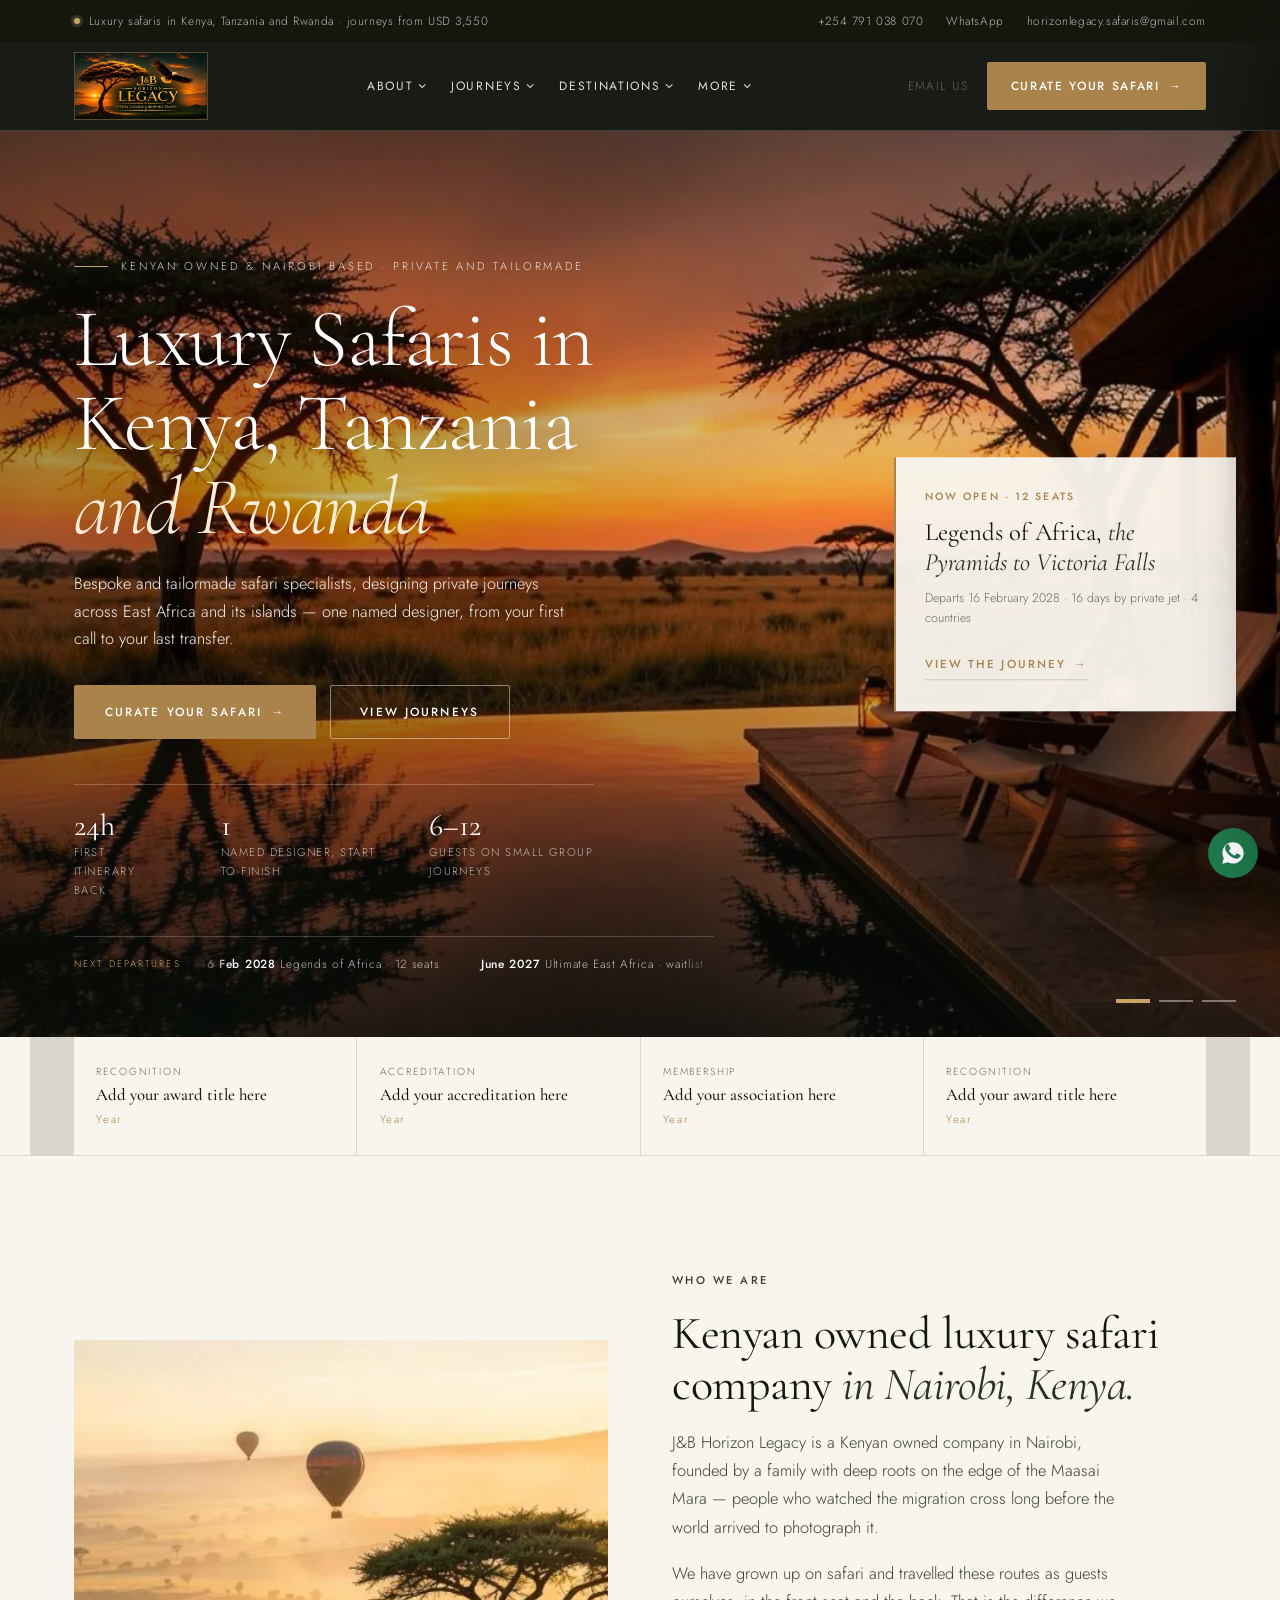
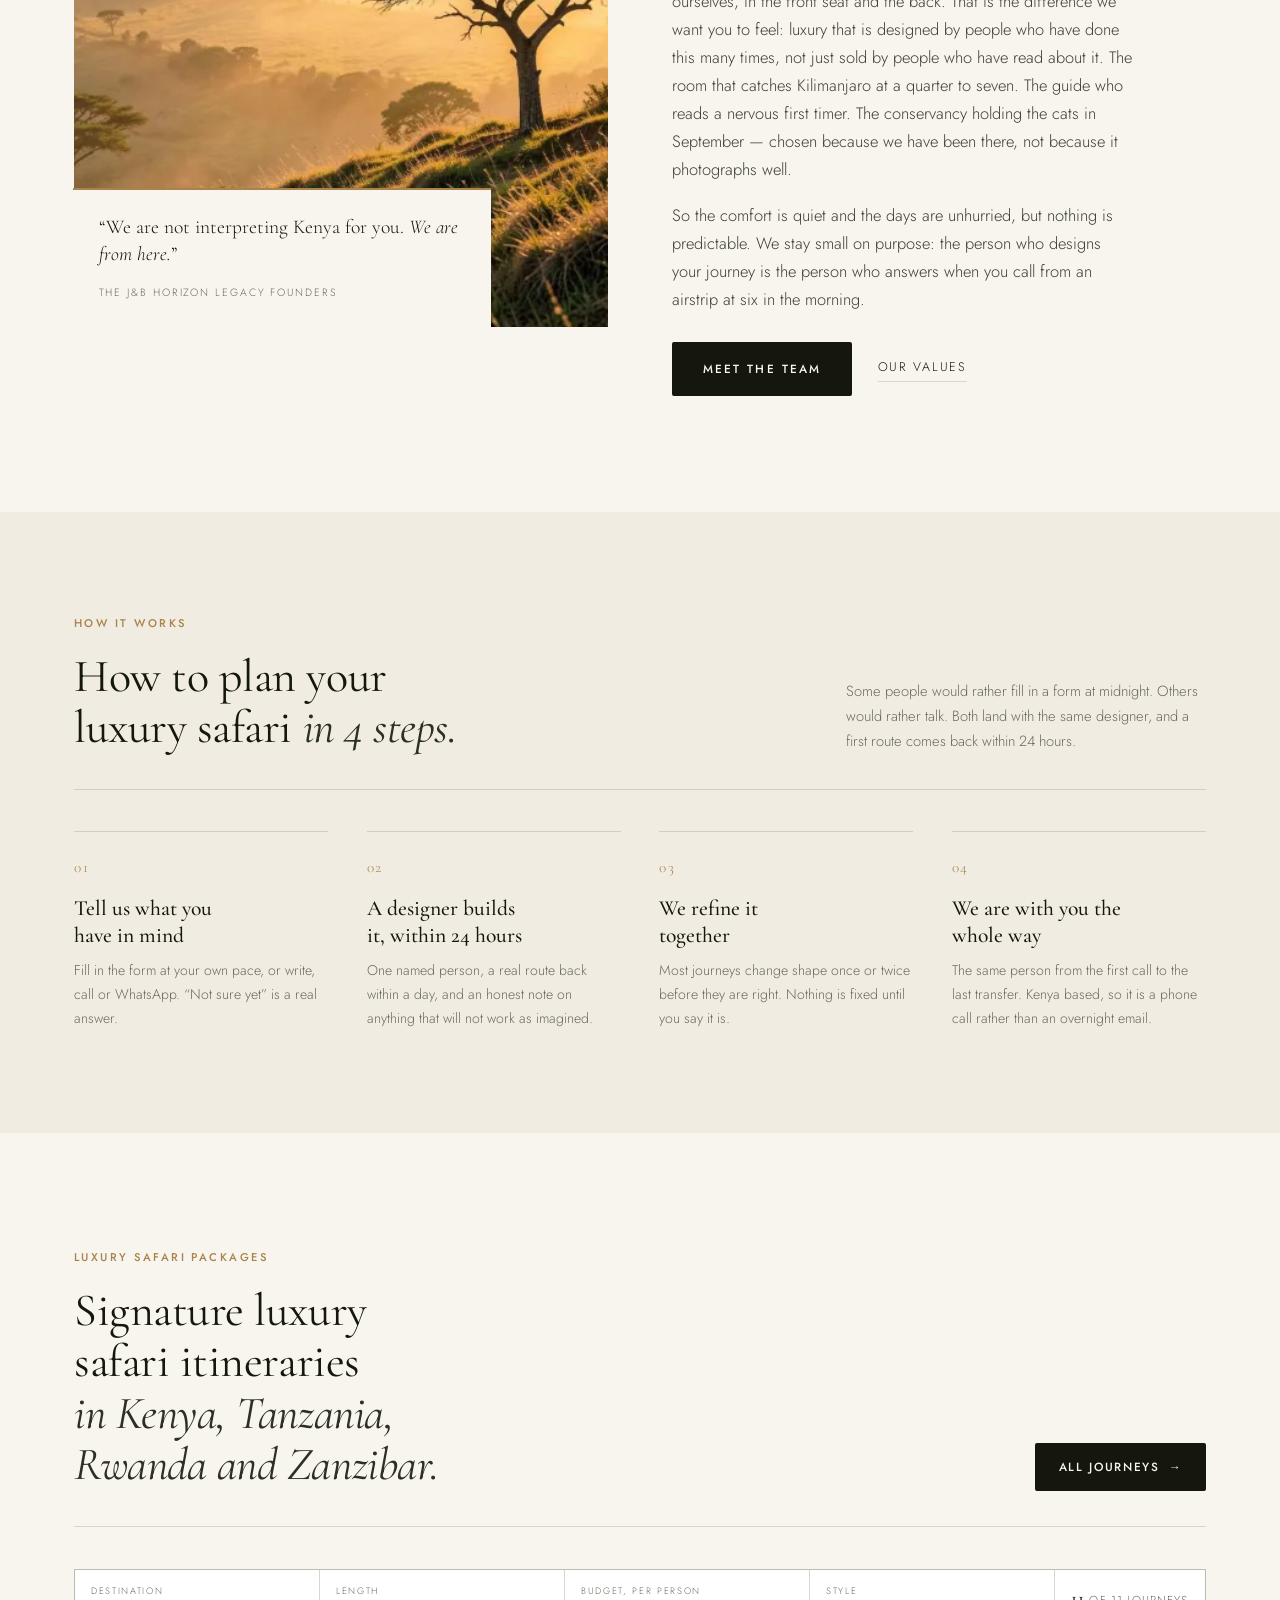
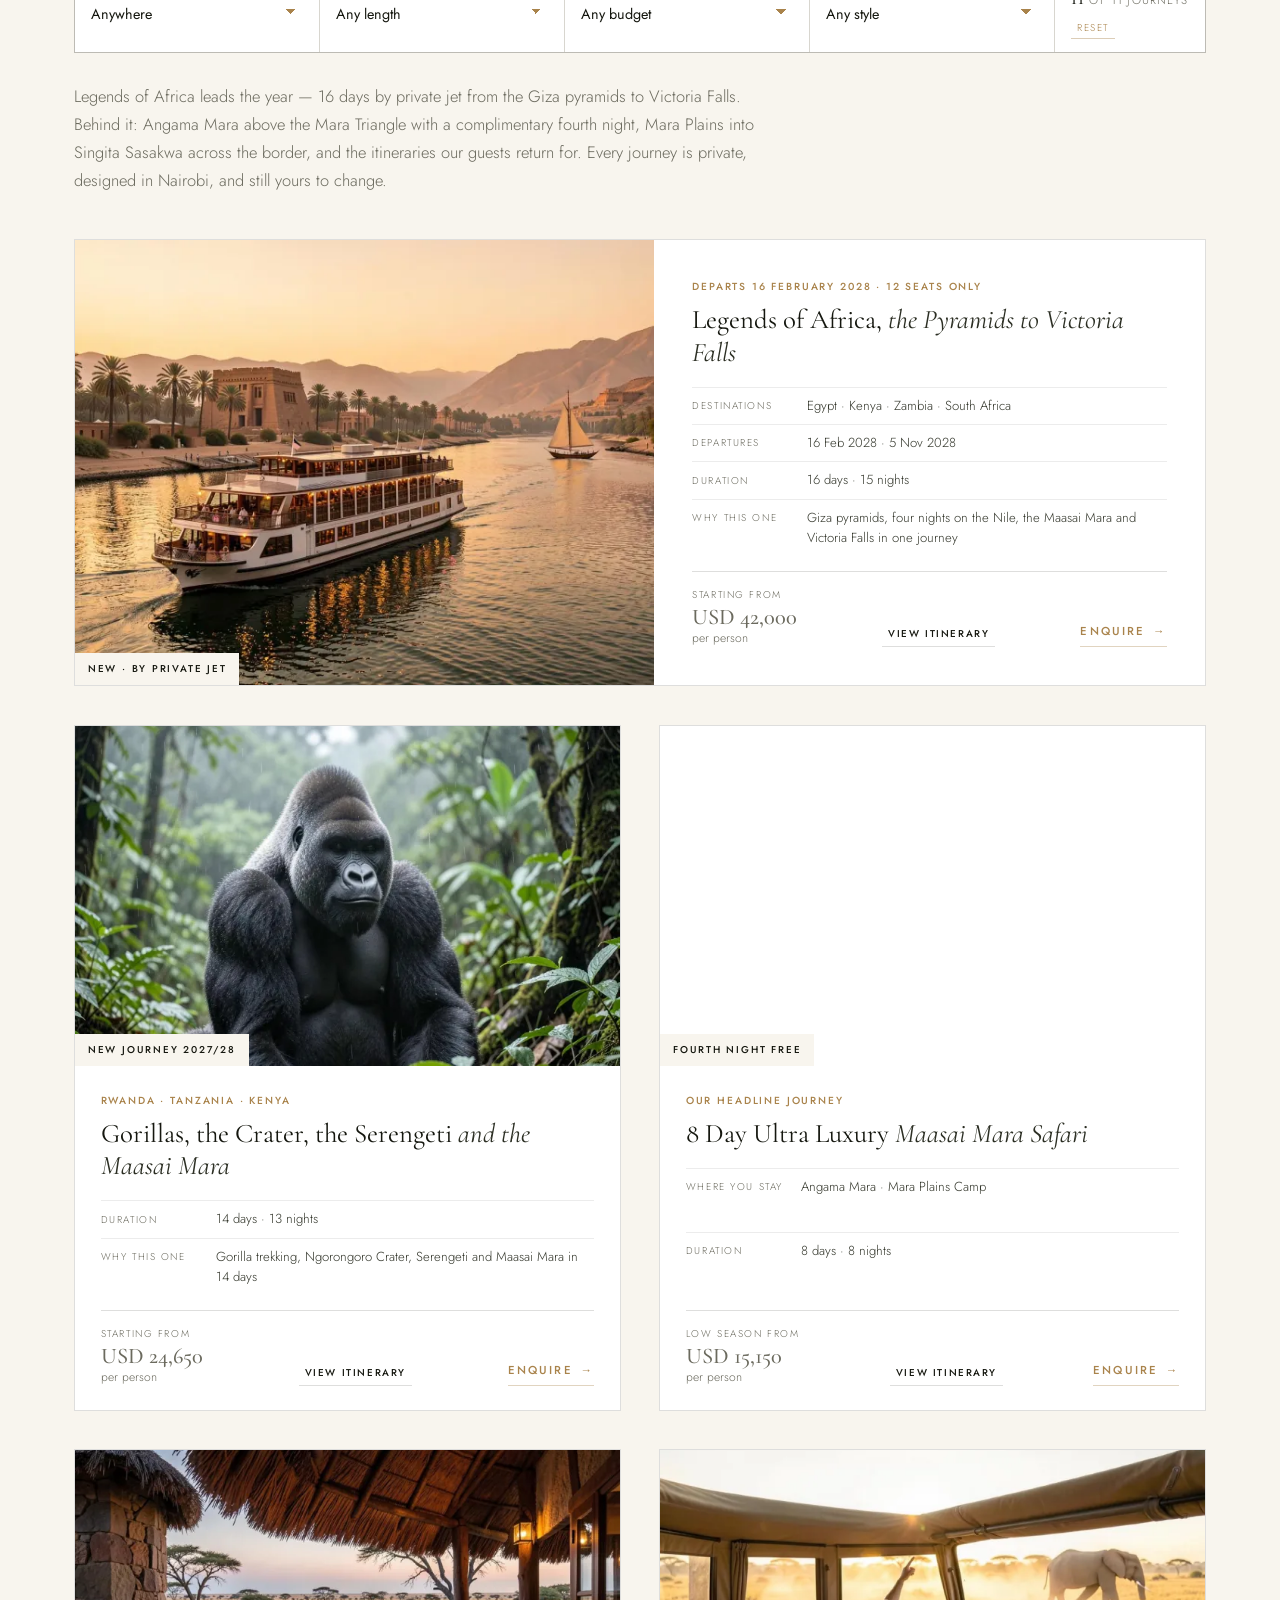
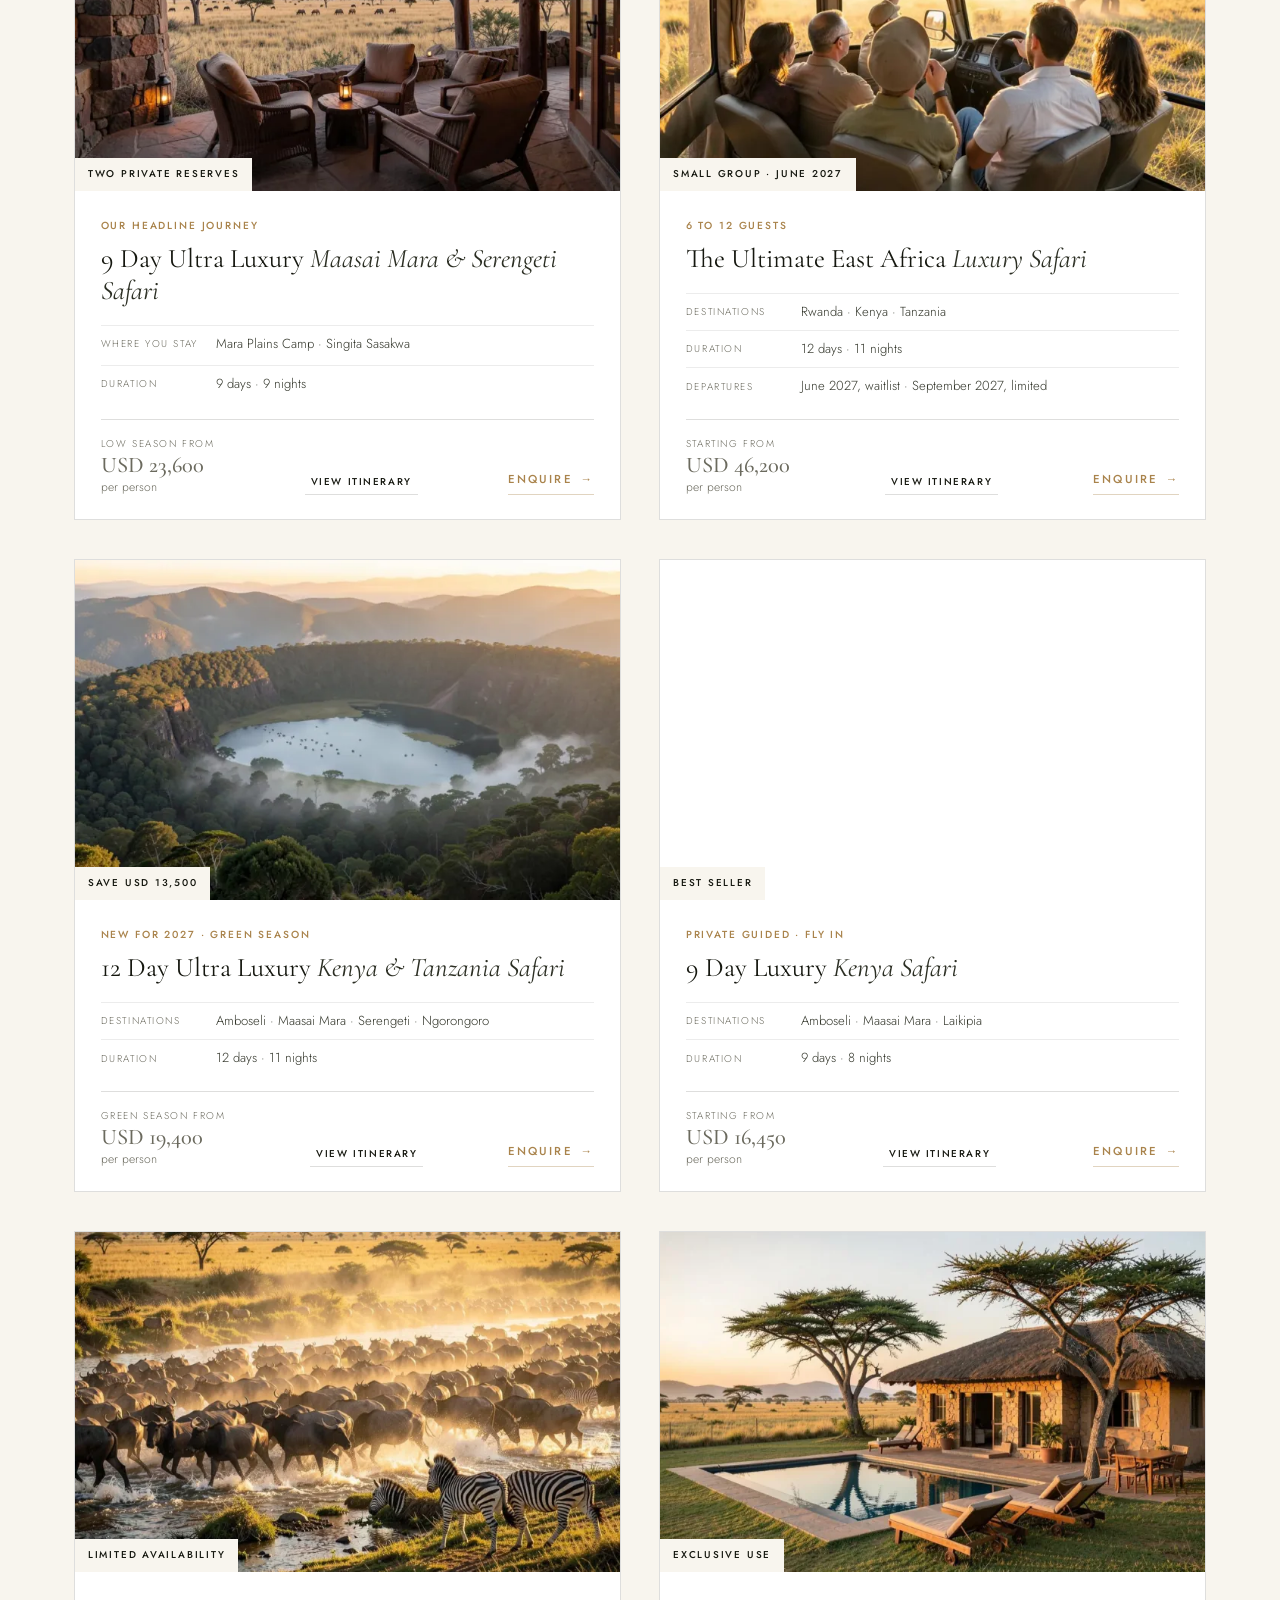
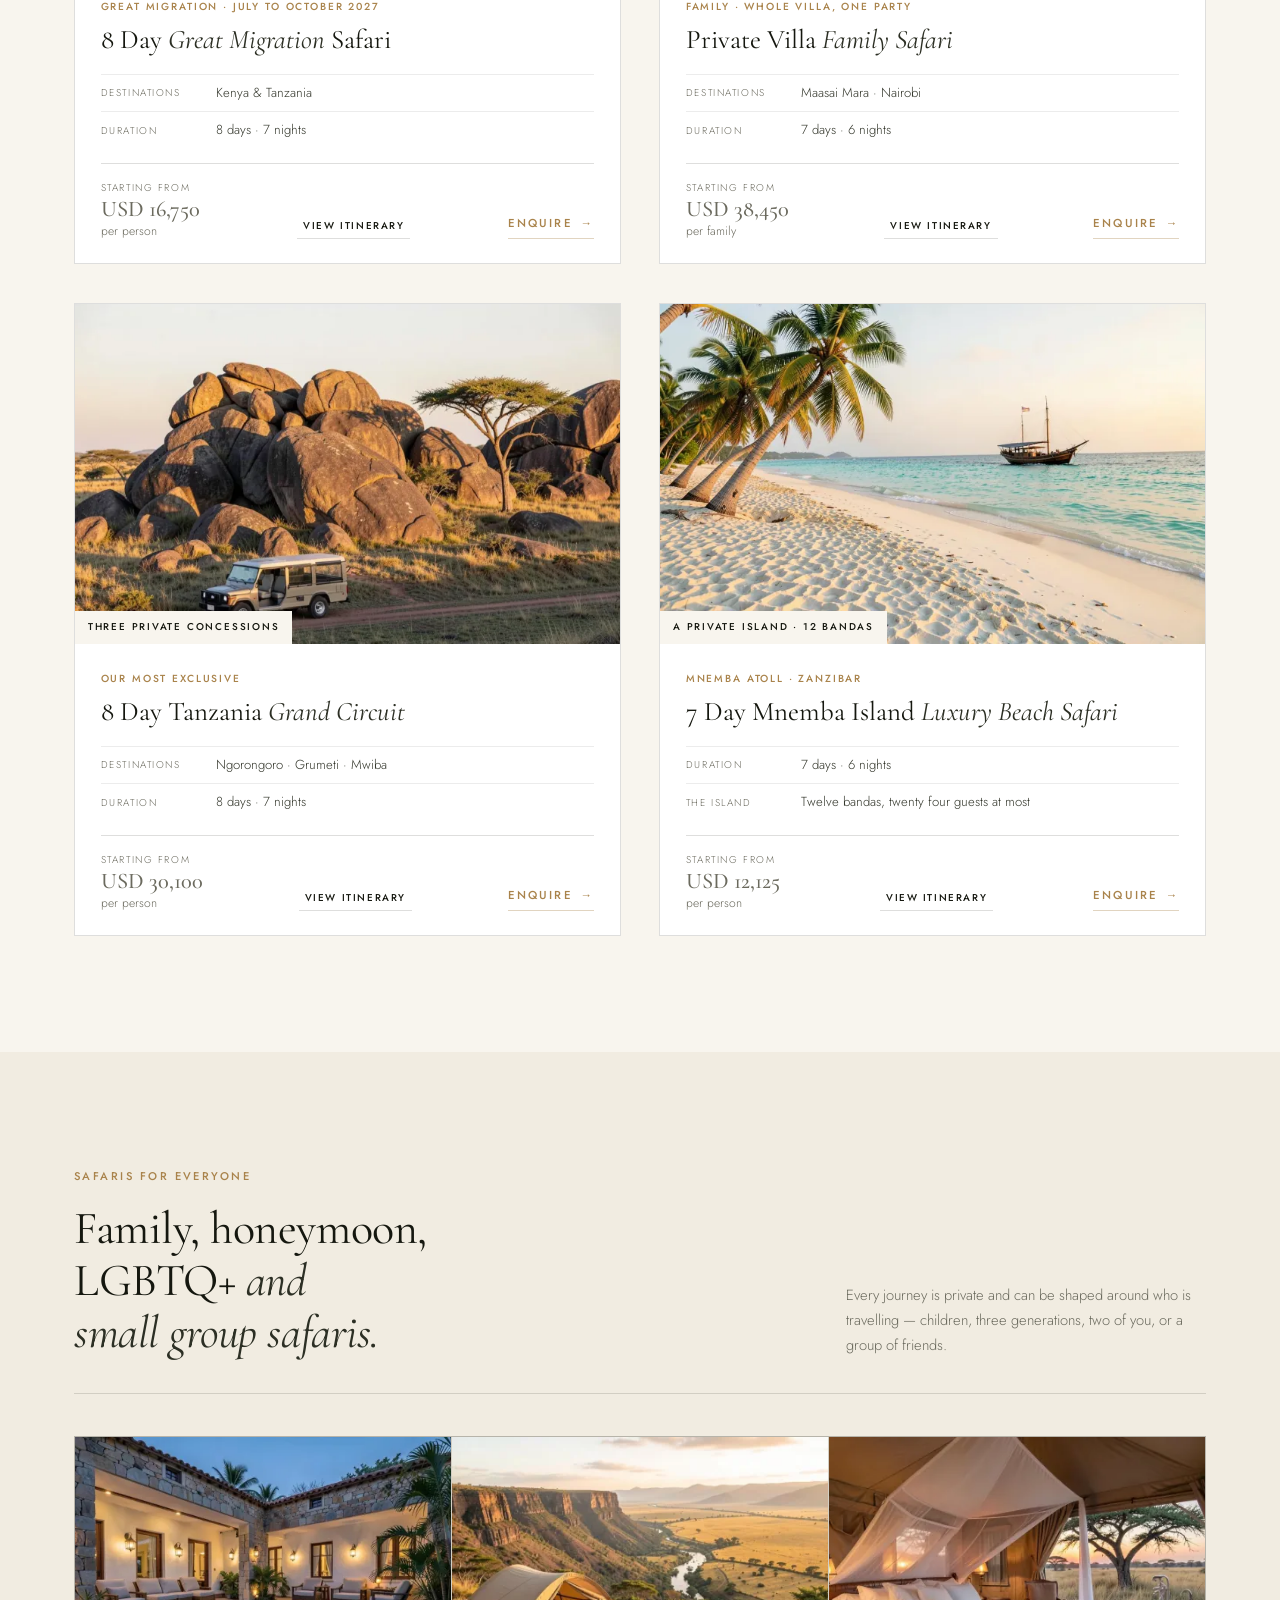
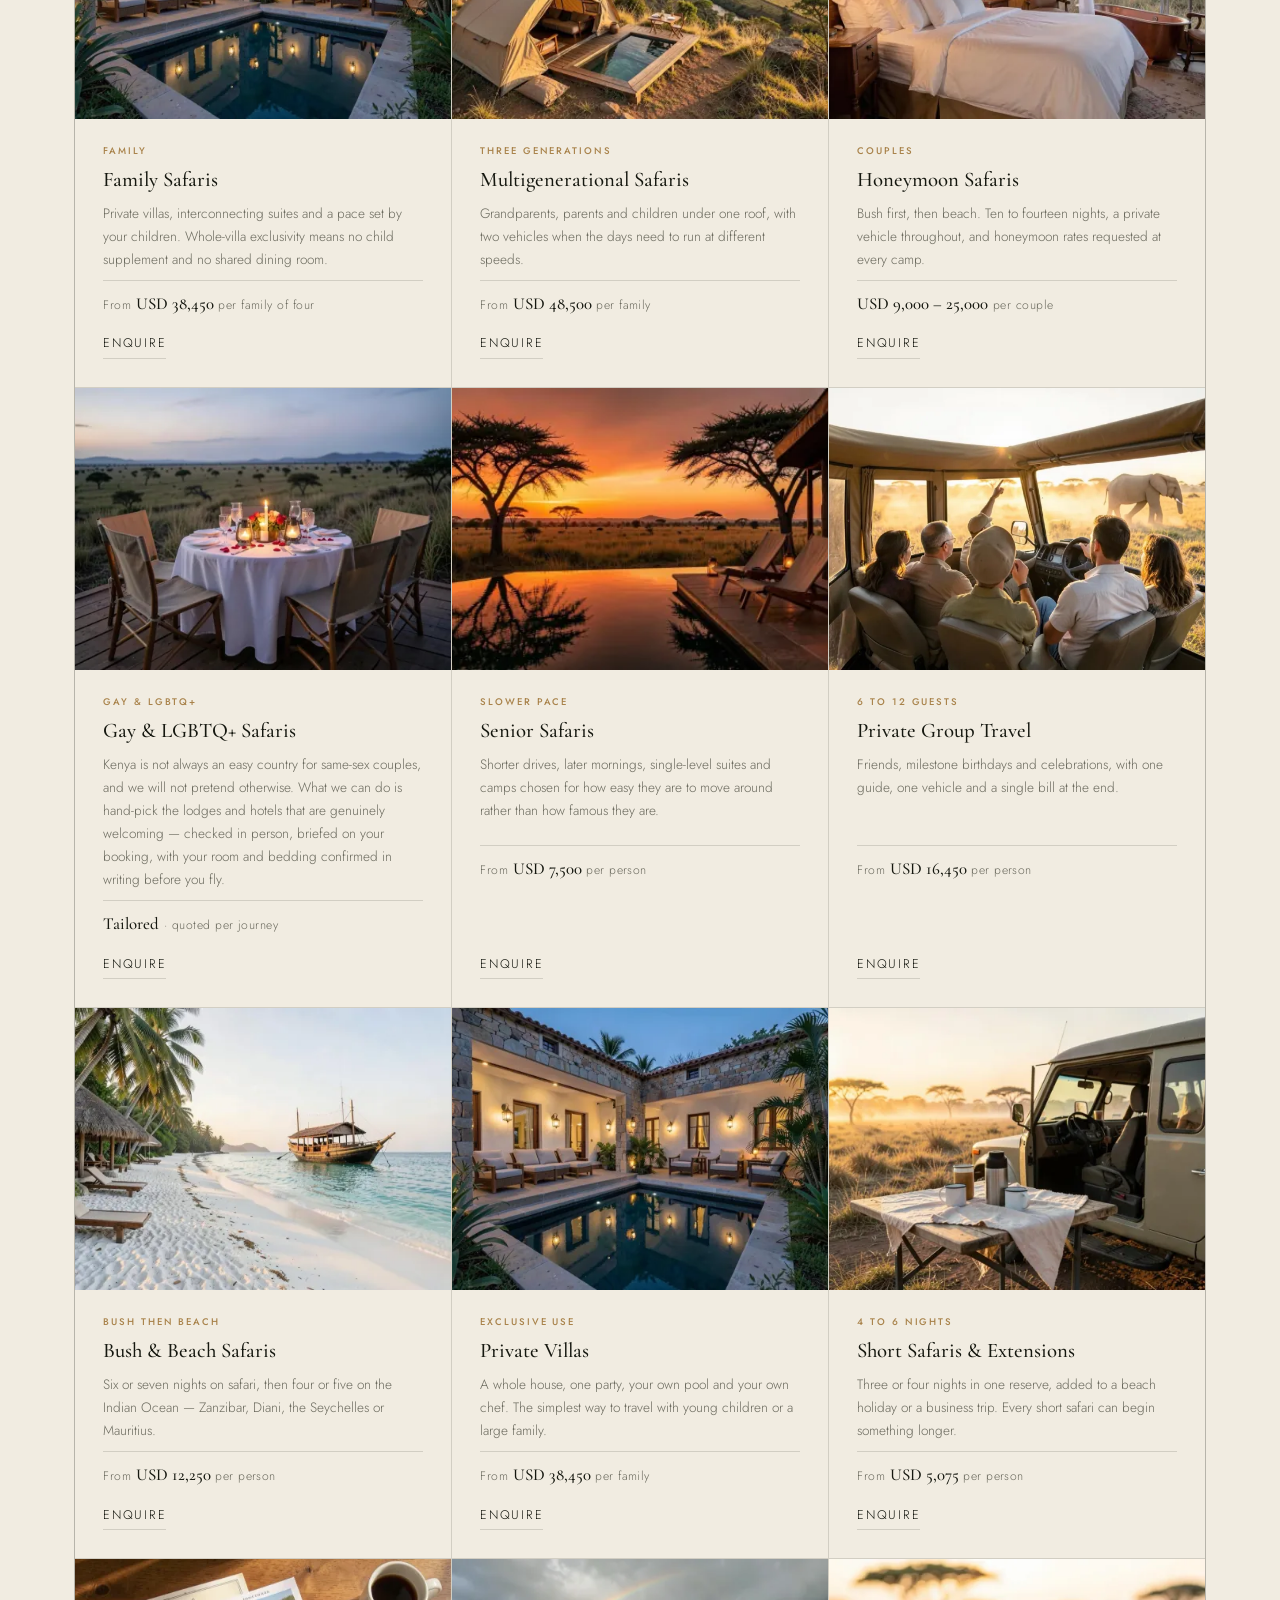
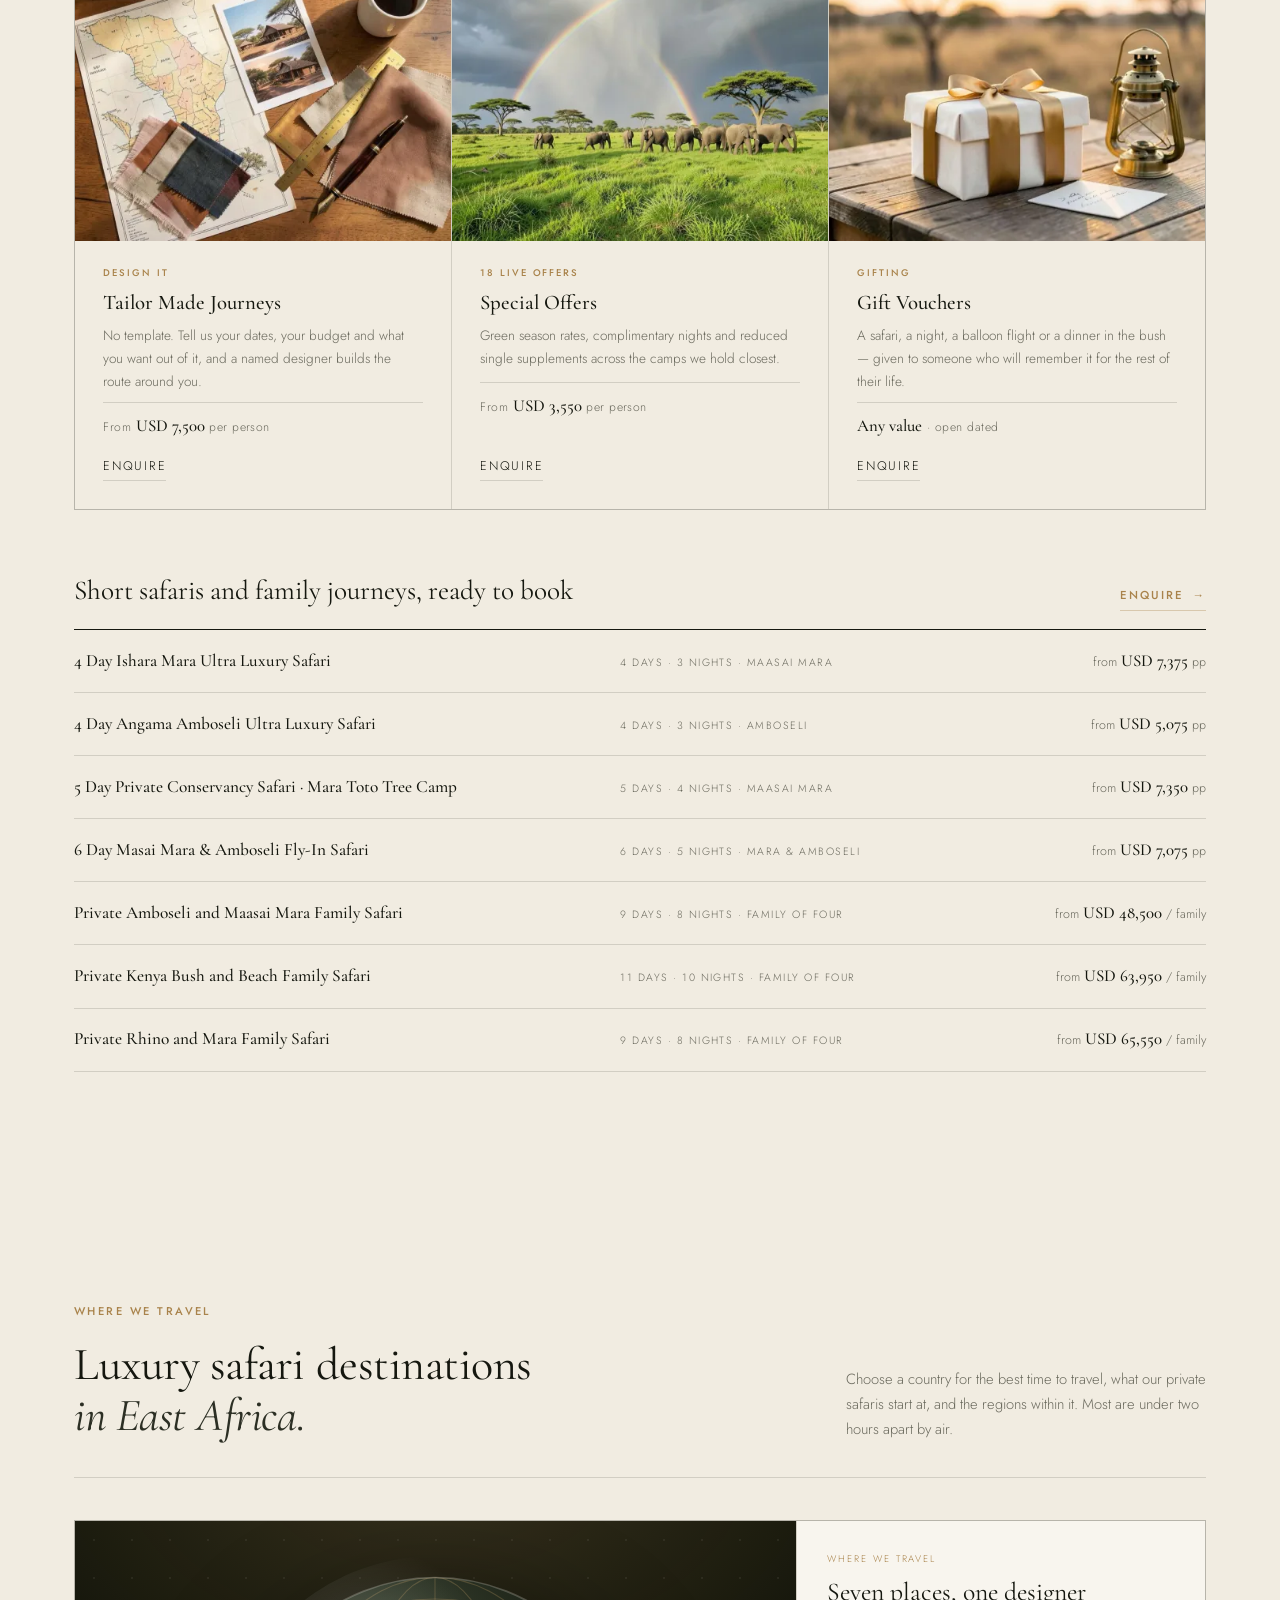
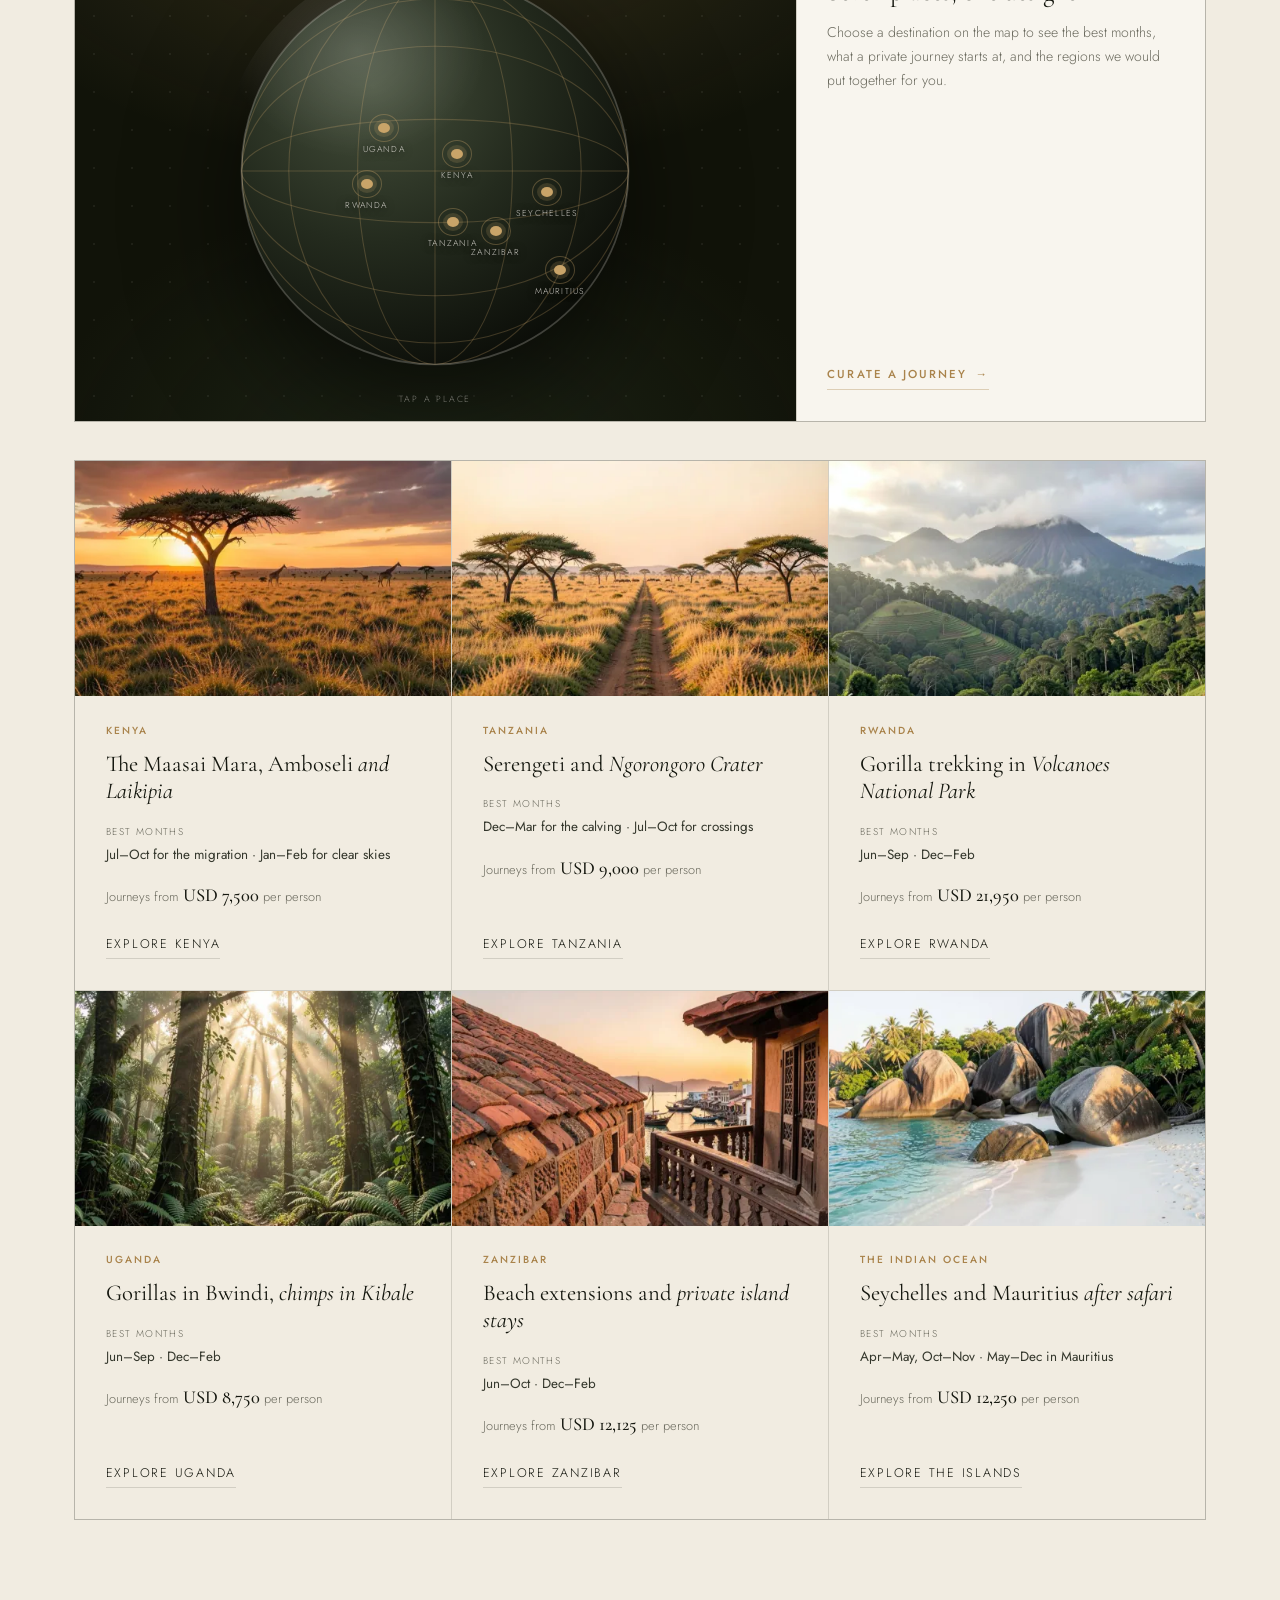
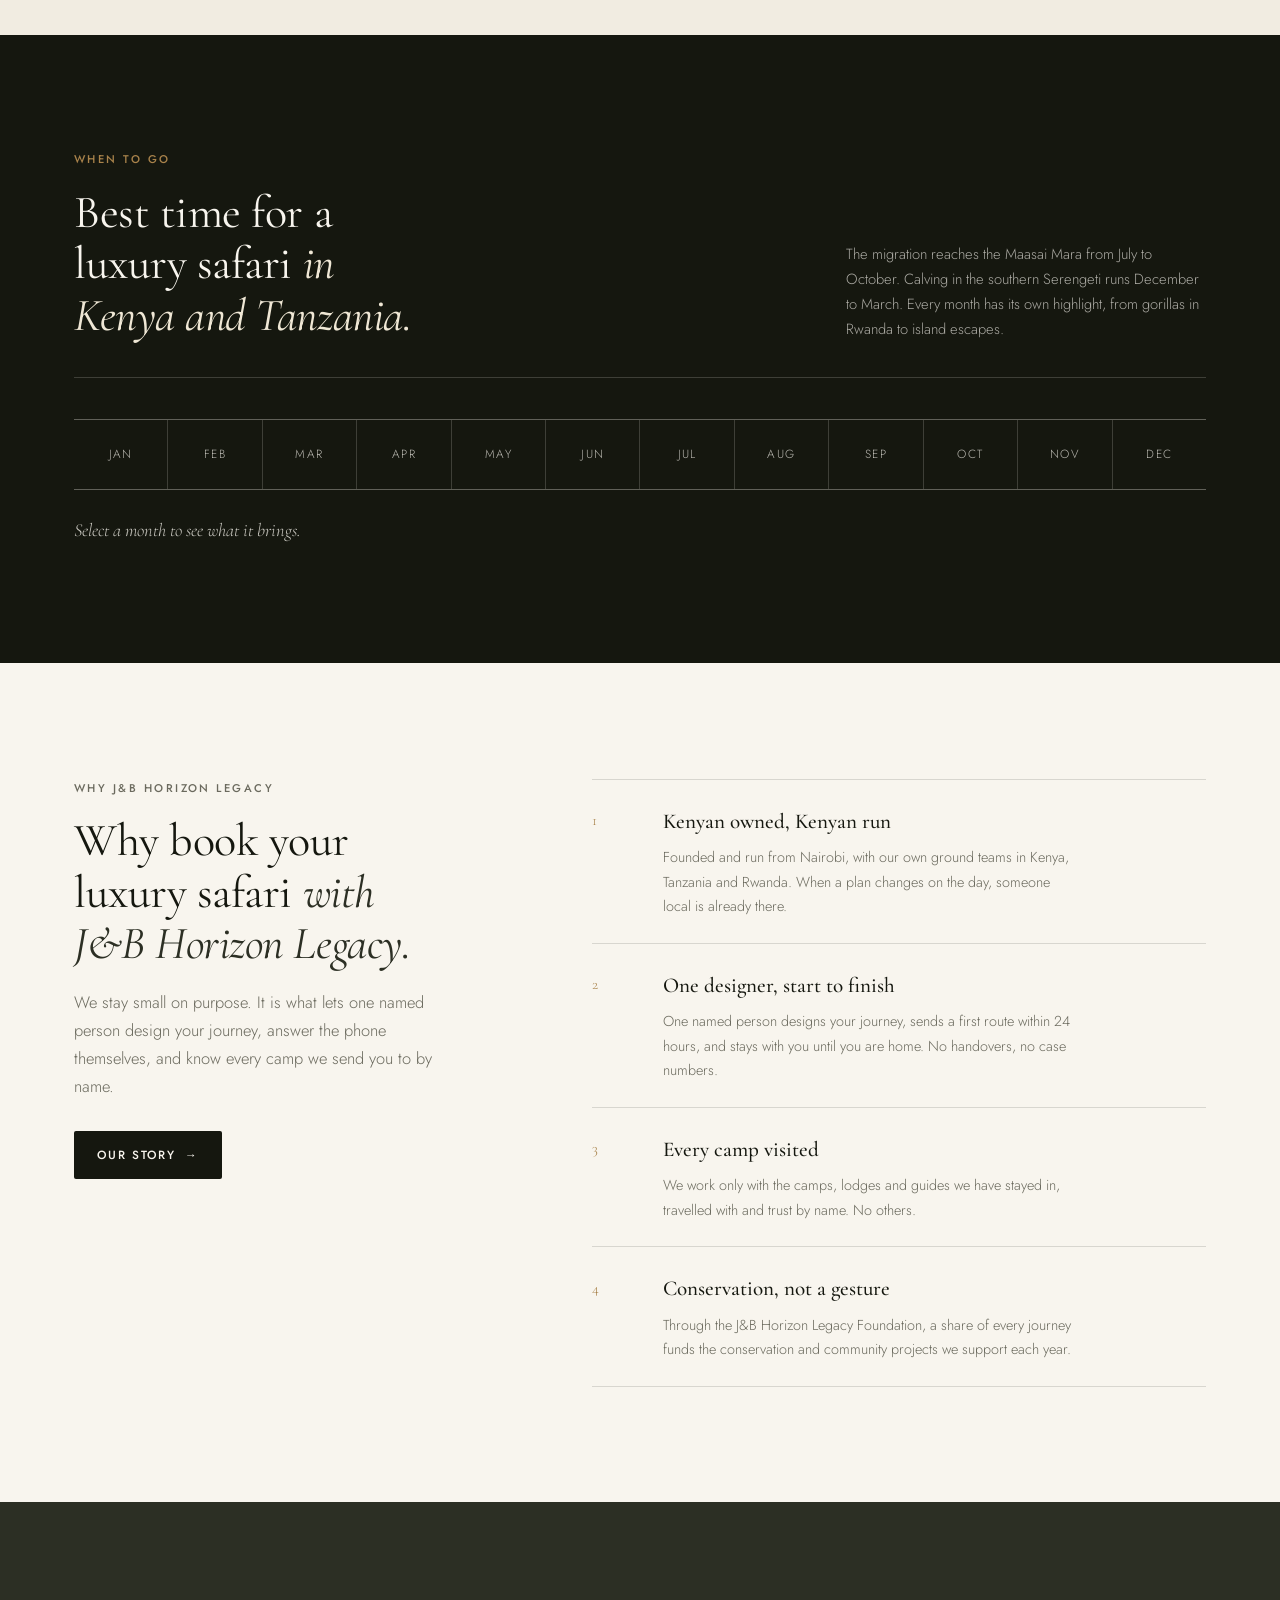
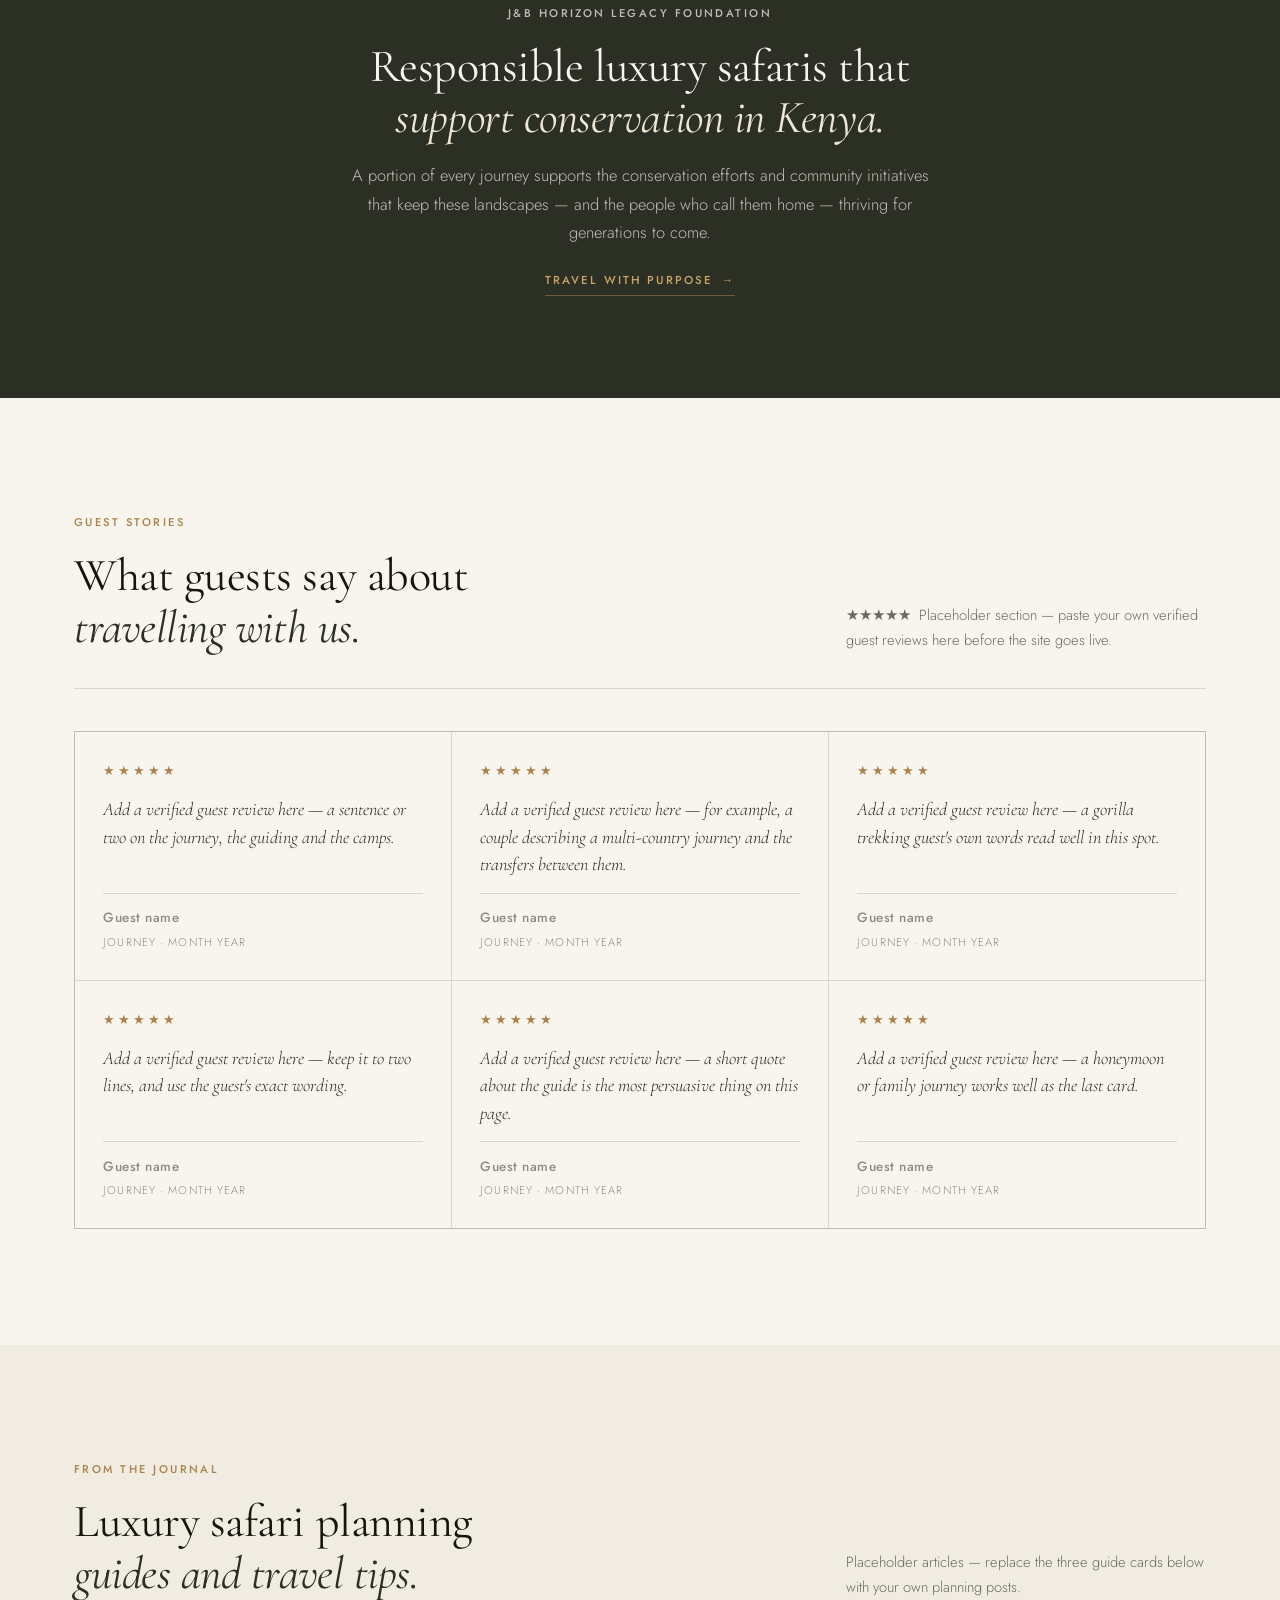
==== commit 93ca701f: "hello" ====
--- a/Horizon-Legacy/index.html
+++ b/Horizon-Legacy/index.html
@@ -153,10 +153,10 @@
     <a href="#journeys" class="link-gold">View the journey <span class="arrow">→</span></a>
   </aside>
 
-  <div class="hero__dots" role="tablist" aria-label="Scenes from our journeys">
-    <button class="hero__dot is-active" role="tab" aria-selected="true" aria-label="A lodge deck at sunset"></button>
-    <button class="hero__dot" role="tab" aria-selected="false" aria-label="Balloons over the Maasai Mara"></button>
-    <button class="hero__dot" role="tab" aria-selected="false" aria-label="Elephants below Kilimanjaro"></button>
+  <div class="hero__dots" role="group" aria-label="Scenes from our journeys">
+    <button type="button" class="hero__dot is-active" aria-label="Show scene 1: a lodge deck at sunset"></button>
+    <button type="button" class="hero__dot" aria-label="Show scene 2: balloons over the Maasai Mara"></button>
+    <button type="button" class="hero__dot" aria-label="Show scene 3: elephants below Kilimanjaro"></button>
   </div>
 </section>
 
@@ -174,7 +174,7 @@
 <section class="story" id="story">
   <div class="shell story__grid">
     <div class="story__media">
-      <img src="assets/images/mara-960.webp" srcset="assets/images/mara-480.webp 480w, assets/images/mara-720.webp 720w, assets/images/mara-960.webp 960w" sizes="(min-width:900px) 50vw, 100vw" alt="A hot air balloon drifting over the Maasai Mara at sunrise">
+      <img data-src="assets/images/mara-960.webp" data-srcset="assets/images/mara-480.webp 480w, assets/images/mara-720.webp 720w, assets/images/mara-960.webp 960w" sizes="(min-width:900px) 50vw, 100vw" alt="A hot air balloon drifting over the Maasai Mara at sunrise">
       <div class="story__quote">
         <p>“We are not interpreting Kenya for you. <em>We are from here.</em>”</p>
         <span>The J&amp;B Horizon Legacy Founders</span>
@@ -279,7 +279,7 @@
       <!-- 1 -->
       <article class="card card--wide">
         <div class="card__media">
-          <img loading="lazy" decoding="async" src="assets/images/nile-960.webp" srcset="assets/images/nile-480.webp 480w, assets/images/nile-720.webp 720w, assets/images/nile-960.webp 960w" sizes="(min-width:900px) 50vw, 100vw" alt="A luxury river vessel on the Nile at sunset near Luxor">
+          <img decoding="async" data-src="assets/images/nile-960.webp" data-srcset="assets/images/nile-480.webp 480w, assets/images/nile-720.webp 720w, assets/images/nile-960.webp 960w" sizes="(min-width:900px) 50vw, 100vw" alt="A luxury river vessel on the Nile at sunset near Luxor">
           <span class="flag">New · By private jet</span>
         </div>
         <div class="card__body">
@@ -300,7 +300,7 @@
 
       <!-- 2 -->
       <article class="card">
-        <div class="card__media"><img loading="lazy" decoding="async" src="assets/images/gorilla-960.webp" srcset="assets/images/gorilla-480.webp 480w, assets/images/gorilla-720.webp 720w, assets/images/gorilla-960.webp 960w" sizes="(min-width:900px) 46vw, 100vw" alt="A mountain gorilla in the misty rainforest of Volcanoes National Park"><span class="flag">New journey 2027/28</span></div>
+        <div class="card__media"><img decoding="async" data-src="assets/images/gorilla-960.webp" data-srcset="assets/images/gorilla-480.webp 480w, assets/images/gorilla-720.webp 720w, assets/images/gorilla-960.webp 960w" sizes="(min-width:900px) 46vw, 100vw" alt="A mountain gorilla in the misty rainforest of Volcanoes National Park"><span class="flag">New journey 2027/28</span></div>
         <div class="card__body">
           <p class="card__eyebrow">Rwanda · Tanzania · Kenya</p>
           <h3 class="card__title">Gorillas, the Crater, the Serengeti <em>and the Maasai Mara</em></h3>
@@ -317,7 +317,7 @@
 
       <!-- 3 -->
       <article class="card">
-        <div class="card__media"><img loading="lazy" decoding="async" src="assets/images/mara-camp-960.webp" srcset="assets/images/mara-camp-480.webp 480w, assets/images/mara-camp-720.webp 720w, assets/images/mara-camp-960.webp 960w" sizes="(min-width:900px) 46vw, 100vw" alt="A tented suite with a private plunge pool on the escarpment above the Maasai Mara"><span class="flag">Fourth night free</span></div>
+        <div class="card__media"><img decoding="async" data-src="assets/images/mara-camp-960.webp" data-srcset="assets/images/mara-camp-480.webp 480w, assets/images/mara-camp-720.webp 720w, assets/images/mara-camp-960.webp 960w" sizes="(min-width:900px) 46vw, 100vw" alt="A tented suite with a private plunge pool on the escarpment above the Maasai Mara"><span class="flag">Fourth night free</span></div>
         <div class="card__body">
           <p class="card__eyebrow">Our headline journey</p>
           <h3 class="card__title">8 Day Ultra Luxury <em>Maasai Mara Safari</em></h3>
@@ -334,7 +334,7 @@
 
       <!-- 4 -->
       <article class="card">
-        <div class="card__media"><img loading="lazy" decoding="async" src="assets/images/serengeti-960.webp" srcset="assets/images/serengeti-480.webp 480w, assets/images/serengeti-720.webp 720w, assets/images/serengeti-960.webp 960w" sizes="(min-width:900px) 46vw, 100vw" alt="A lodge terrace above the Serengeti plains at dusk"><span class="flag">Two private reserves</span></div>
+        <div class="card__media"><img decoding="async" data-src="assets/images/serengeti-960.webp" data-srcset="assets/images/serengeti-480.webp 480w, assets/images/serengeti-720.webp 720w, assets/images/serengeti-960.webp 960w" sizes="(min-width:900px) 46vw, 100vw" alt="A lodge terrace above the Serengeti plains at dusk"><span class="flag">Two private reserves</span></div>
         <div class="card__body">
           <p class="card__eyebrow">Our headline journey</p>
           <h3 class="card__title">9 Day Ultra Luxury <em>Maasai Mara &amp; Serengeti Safari</em></h3>
@@ -351,7 +351,7 @@
 
       <!-- 5 -->
       <article class="card">
-        <div class="card__media"><img loading="lazy" decoding="async" src="assets/images/group-960.webp" srcset="assets/images/group-480.webp 480w, assets/images/group-720.webp 720w, assets/images/group-960.webp 960w" sizes="(min-width:900px) 50vw, 100vw" alt="Guests in an open-sided safari vehicle on the plains at sunset"><span class="flag">Small group · June 2027</span></div>
+        <div class="card__media"><img decoding="async" data-src="assets/images/group-960.webp" data-srcset="assets/images/group-480.webp 480w, assets/images/group-720.webp 720w, assets/images/group-960.webp 960w" sizes="(min-width:900px) 50vw, 100vw" alt="Guests in an open-sided safari vehicle on the plains at sunset"><span class="flag">Small group · June 2027</span></div>
         <div class="card__body">
           <p class="card__eyebrow">6 to 12 guests</p>
           <h3 class="card__title">The Ultimate East Africa <em>Luxury Safari</em></h3>
@@ -369,7 +369,7 @@
 
       <!-- 6 -->
       <article class="card">
-        <div class="card__media"><img loading="lazy" decoding="async" src="assets/images/crater-960.webp" srcset="assets/images/crater-480.webp 480w, assets/images/crater-720.webp 720w, assets/images/crater-960.webp 960w" sizes="(min-width:900px) 46vw, 100vw" alt="The Ngorongoro Crater seen from its forested rim at dawn"><span class="flag">Save USD 13,500</span></div>
+        <div class="card__media"><img decoding="async" data-src="assets/images/crater-960.webp" data-srcset="assets/images/crater-480.webp 480w, assets/images/crater-720.webp 720w, assets/images/crater-960.webp 960w" sizes="(min-width:900px) 46vw, 100vw" alt="The Ngorongoro Crater seen from its forested rim at dawn"><span class="flag">Save USD 13,500</span></div>
         <div class="card__body">
           <p class="card__eyebrow">New for 2027 · Green season</p>
           <h3 class="card__title">12 Day Ultra Luxury <em>Kenya &amp; Tanzania Safari</em></h3>
@@ -386,7 +386,7 @@
 
       <!-- 7 -->
       <article class="card">
-        <div class="card__media"><img loading="lazy" decoding="async" src="assets/images/amboseli-960.webp" srcset="assets/images/amboseli-480.webp 480w, assets/images/amboseli-720.webp 720w, assets/images/amboseli-960.webp 960w" sizes="(min-width:900px) 46vw, 100vw" alt="Elephants below snow-capped Mount Kilimanjaro in Amboseli"><span class="flag">Best seller</span></div>
+        <div class="card__media"><img decoding="async" data-src="assets/images/amboseli-960.webp" data-srcset="assets/images/amboseli-480.webp 480w, assets/images/amboseli-720.webp 720w, assets/images/amboseli-960.webp 960w" sizes="(min-width:900px) 46vw, 100vw" alt="Elephants below snow-capped Mount Kilimanjaro in Amboseli"><span class="flag">Best seller</span></div>
         <div class="card__body">
           <p class="card__eyebrow">Private guided · fly in</p>
           <h3 class="card__title">9 Day Luxury <em>Kenya Safari</em></h3>
@@ -403,7 +403,7 @@
 
       <!-- 8 -->
       <article class="card">
-        <div class="card__media"><img loading="lazy" decoding="async" src="assets/images/migration-960.webp" srcset="assets/images/migration-480.webp 480w, assets/images/migration-720.webp 720w, assets/images/migration-960.webp 960w" sizes="(min-width:900px) 46vw, 100vw" alt="Wildebeest crossing the Mara River during the Great Migration"><span class="flag">Limited availability</span></div>
+        <div class="card__media"><img decoding="async" data-src="assets/images/migration-960.webp" data-srcset="assets/images/migration-480.webp 480w, assets/images/migration-720.webp 720w, assets/images/migration-960.webp 960w" sizes="(min-width:900px) 46vw, 100vw" alt="Wildebeest crossing the Mara River during the Great Migration"><span class="flag">Limited availability</span></div>
         <div class="card__body">
           <p class="card__eyebrow">Great Migration · July to October 2027</p>
           <h3 class="card__title">8 Day <em>Great Migration</em> Safari</h3>
@@ -420,7 +420,7 @@
 
       <!-- 9 -->
       <article class="card">
-        <div class="card__media"><img loading="lazy" decoding="async" src="assets/images/family-960.webp" srcset="assets/images/family-480.webp 480w, assets/images/family-720.webp 720w, assets/images/family-960.webp 960w" sizes="(min-width:900px) 46vw, 100vw" alt="A private family safari villa with a pool in the Maasai Mara"><span class="flag">Exclusive use</span></div>
+        <div class="card__media"><img decoding="async" data-src="assets/images/family-960.webp" data-srcset="assets/images/family-480.webp 480w, assets/images/family-720.webp 720w, assets/images/family-960.webp 960w" sizes="(min-width:900px) 46vw, 100vw" alt="A private family safari villa with a pool in the Maasai Mara"><span class="flag">Exclusive use</span></div>
         <div class="card__body">
           <p class="card__eyebrow">Family · whole villa, one party</p>
           <h3 class="card__title">Private Villa <em>Family Safari</em></h3>
@@ -437,7 +437,7 @@
 
       <!-- 10 -->
       <article class="card">
-        <div class="card__media"><img loading="lazy" decoding="async" src="assets/images/kopje-960.webp" srcset="assets/images/kopje-480.webp 480w, assets/images/kopje-720.webp 720w, assets/images/kopje-960.webp 960w" sizes="(min-width:900px) 46vw, 100vw" alt="Granite kopje boulders and an open safari vehicle in the southern Serengeti"><span class="flag">Three private concessions</span></div>
+        <div class="card__media"><img decoding="async" data-src="assets/images/kopje-960.webp" data-srcset="assets/images/kopje-480.webp 480w, assets/images/kopje-720.webp 720w, assets/images/kopje-960.webp 960w" sizes="(min-width:900px) 46vw, 100vw" alt="Granite kopje boulders and an open safari vehicle in the southern Serengeti"><span class="flag">Three private concessions</span></div>
         <div class="card__body">
           <p class="card__eyebrow">Our most exclusive</p>
           <h3 class="card__title">8 Day Tanzania <em>Grand Circuit</em></h3>
@@ -454,7 +454,7 @@
 
       <!-- 11 -->
       <article class="card">
-        <div class="card__media"><img loading="lazy" decoding="async" src="assets/images/island-960.webp" srcset="assets/images/island-480.webp 480w, assets/images/island-720.webp 720w, assets/images/island-960.webp 960w" sizes="(min-width:900px) 46vw, 100vw" alt="andBeyond Mnemba Island off the north east coast of Zanzibar"><span class="flag">A private island · 12 bandas</span></div>
+        <div class="card__media"><img decoding="async" data-src="assets/images/island-960.webp" data-srcset="assets/images/island-480.webp 480w, assets/images/island-720.webp 720w, assets/images/island-960.webp 960w" sizes="(min-width:900px) 46vw, 100vw" alt="andBeyond Mnemba Island off the north east coast of Zanzibar"><span class="flag">A private island · 12 bandas</span></div>
         <div class="card__body">
           <p class="card__eyebrow">Mnemba Atoll · Zanzibar</p>
           <h3 class="card__title">7 Day Mnemba Island <em>Luxury Beach Safari</em></h3>
@@ -486,7 +486,7 @@
 
     <div class="style-grid">
       <article class="style-card">
-        <img class="style-card__img" src="assets/images/villas-960.webp" srcset="assets/images/villas-480.webp 480w, assets/images/villas-720.webp 720w, assets/images/villas-960.webp 960w" sizes="(min-width:1000px) 33vw, (min-width:640px) 50vw, 100vw" alt="A private safari villa courtyard and pool at dusk" loading="lazy">
+        <img class="style-card__img" data-src="assets/images/villas-960.webp" data-srcset="assets/images/villas-480.webp 480w, assets/images/villas-720.webp 720w, assets/images/villas-960.webp 960w" sizes="(min-width:1000px) 33vw, (min-width:640px) 50vw, 100vw" alt="A private safari villa courtyard and pool at dusk">
         <span class="style-card__tag">Family</span>
         <h3>Family Safaris</h3>
         <p>Private villas, interconnecting suites and a pace set by your children. Whole-villa exclusivity means no child supplement and no shared dining room.</p>
@@ -495,7 +495,7 @@
       </article>
 
       <article class="style-card">
-        <img class="style-card__img" src="assets/images/mara-camp-960.webp" srcset="assets/images/mara-camp-480.webp 480w, assets/images/mara-camp-720.webp 720w, assets/images/mara-camp-960.webp 960w" sizes="(min-width:1000px) 33vw, (min-width:640px) 50vw, 100vw" alt="A tented family suite with a private plunge pool on the escarpment above the Mara" loading="lazy">
+        <img class="style-card__img" data-src="assets/images/mara-camp-960.webp" data-srcset="assets/images/mara-camp-480.webp 480w, assets/images/mara-camp-720.webp 720w, assets/images/mara-camp-960.webp 960w" sizes="(min-width:1000px) 33vw, (min-width:640px) 50vw, 100vw" alt="A tented family suite with a private plunge pool on the escarpment above the Mara">
         <span class="style-card__tag">Three generations</span>
         <h3>Multigenerational Safaris</h3>
         <p>Grandparents, parents and children under one roof, with two vehicles when the days need to run at different speeds.</p>
@@ -504,7 +504,7 @@
       </article>
 
       <article class="style-card">
-        <img class="style-card__img" src="assets/images/suite-960.webp" srcset="assets/images/suite-480.webp 480w, assets/images/suite-720.webp 720w, assets/images/suite-960.webp 960w" sizes="(min-width:1000px) 33vw, (min-width:640px) 50vw, 100vw" alt="A tented honeymoon suite with a freestanding bath looking out over the plains" loading="lazy">
+        <img class="style-card__img" data-src="assets/images/suite-960.webp" data-srcset="assets/images/suite-480.webp 480w, assets/images/suite-720.webp 720w, assets/images/suite-960.webp 960w" sizes="(min-width:1000px) 33vw, (min-width:640px) 50vw, 100vw" alt="A tented honeymoon suite with a freestanding bath looking out over the plains">
         <span class="style-card__tag">Couples</span>
         <h3>Honeymoon Safaris</h3>
         <p>Bush first, then beach. Ten to fourteen nights, a private vehicle throughout, and honeymoon rates requested at every camp.</p>
@@ -513,7 +513,7 @@
       </article>
 
       <article class="style-card">
-        <img class="style-card__img" src="assets/images/honeymoon-960.webp" srcset="assets/images/honeymoon-480.webp 480w, assets/images/honeymoon-720.webp 720w, assets/images/honeymoon-960.webp 960w" sizes="(min-width:1000px) 33vw, (min-width:640px) 50vw, 100vw" alt="A private candlelit dinner set on a safari lodge deck at dusk" loading="lazy">
+        <img class="style-card__img" data-src="assets/images/honeymoon-960.webp" data-srcset="assets/images/honeymoon-480.webp 480w, assets/images/honeymoon-720.webp 720w, assets/images/honeymoon-960.webp 960w" sizes="(min-width:1000px) 33vw, (min-width:640px) 50vw, 100vw" alt="A private candlelit dinner set on a safari lodge deck at dusk">
         <span class="style-card__tag">Gay &amp; LGBTQ+</span>
         <h3>Gay &amp; LGBTQ+ Safaris</h3>
         <p>Kenya is not always an easy country for same-sex couples, and we will not pretend otherwise. What we can do is hand-pick the lodges and hotels that are genuinely welcoming — checked in person, briefed on your booking, with your room and bedding confirmed in writing before you fly.</p>
@@ -522,7 +522,7 @@
       </article>
 
       <article class="style-card">
-        <img class="style-card__img" src="assets/images/hero-960.webp" srcset="assets/images/hero-480.webp 480w, assets/images/hero-720.webp 720w, assets/images/hero-960.webp 960w" sizes="(min-width:1000px) 33vw, (min-width:640px) 50vw, 100vw" alt="Lounge chairs and a pool on a shaded safari lodge deck at sunset" loading="lazy">
+        <img class="style-card__img" data-src="assets/images/hero-960.webp" data-srcset="assets/images/hero-480.webp 480w, assets/images/hero-720.webp 720w, assets/images/hero-960.webp 960w" sizes="(min-width:1000px) 33vw, (min-width:640px) 50vw, 100vw" alt="Lounge chairs and a pool on a shaded safari lodge deck at sunset">
         <span class="style-card__tag">Slower pace</span>
         <h3>Senior Safaris</h3>
         <p>Shorter drives, later mornings, single-level suites and camps chosen for how easy they are to move around rather than how famous they are.</p>
@@ -531,7 +531,7 @@
       </article>
 
       <article class="style-card">
-        <img class="style-card__img" src="assets/images/group-960.webp" srcset="assets/images/group-480.webp 480w, assets/images/group-720.webp 720w, assets/images/group-960.webp 960w" sizes="(min-width:900px) 50vw, 100vw" alt="A small group of guests in an open-sided safari vehicle at sunset" loading="lazy">
+        <img class="style-card__img" data-src="assets/images/group-960.webp" data-srcset="assets/images/group-480.webp 480w, assets/images/group-720.webp 720w, assets/images/group-960.webp 960w" sizes="(min-width:900px) 50vw, 100vw" alt="A small group of guests in an open-sided safari vehicle at sunset">
         <span class="style-card__tag">6 to 12 guests</span>
         <h3>Private Group Travel</h3>
         <p>Friends, milestone birthdays and celebrations, with one guide, one vehicle and a single bill at the end.</p>
@@ -540,7 +540,7 @@
       </article>
 
       <article class="style-card">
-        <img class="style-card__img" src="assets/images/bushbeach-960.webp" srcset="assets/images/bushbeach-480.webp 480w, assets/images/bushbeach-720.webp 720w, assets/images/bushbeach-960.webp 960w" sizes="(min-width:1000px) 33vw, (min-width:640px) 50vw, 100vw" alt="A palm-fringed beach with a dhow and beach loungers" loading="lazy">
+        <img class="style-card__img" data-src="assets/images/bushbeach-960.webp" data-srcset="assets/images/bushbeach-480.webp 480w, assets/images/bushbeach-720.webp 720w, assets/images/bushbeach-960.webp 960w" sizes="(min-width:1000px) 33vw, (min-width:640px) 50vw, 100vw" alt="A palm-fringed beach with a dhow and beach loungers">
         <span class="style-card__tag">Bush then beach</span>
         <h3>Bush &amp; Beach Safaris</h3>
         <p>Six or seven nights on safari, then four or five on the Indian Ocean — Zanzibar, Diani, the Seychelles or Mauritius.</p>
@@ -549,7 +549,7 @@
       </article>
 
       <article class="style-card">
-        <img class="style-card__img" src="assets/images/villas-960.webp" srcset="assets/images/villas-480.webp 480w, assets/images/villas-720.webp 720w, assets/images/villas-960.webp 960w" sizes="(min-width:1000px) 33vw, (min-width:640px) 50vw, 100vw" alt="A private safari villa courtyard and plunge pool at dusk" loading="lazy">
+        <img class="style-card__img" data-src="assets/images/villas-960.webp" data-srcset="assets/images/villas-480.webp 480w, assets/images/villas-720.webp 720w, assets/images/villas-960.webp 960w" sizes="(min-width:1000px) 33vw, (min-width:640px) 50vw, 100vw" alt="A private safari villa courtyard and plunge pool at dusk">
         <span class="style-card__tag">Exclusive use</span>
         <h3>Private Villas</h3>
         <p>A whole house, one party, your own pool and your own chef. The simplest way to travel with young children or a large family.</p>
@@ -558,7 +558,7 @@
       </article>
 
       <article class="style-card">
-        <img class="style-card__img" src="assets/images/short-960.webp" srcset="assets/images/short-480.webp 480w, assets/images/short-720.webp 720w, assets/images/short-960.webp 960w" sizes="(min-width:1000px) 33vw, (min-width:640px) 50vw, 100vw" alt="A sunrise coffee stop beside a safari vehicle on the plains" loading="lazy">
+        <img class="style-card__img" data-src="assets/images/short-960.webp" data-srcset="assets/images/short-480.webp 480w, assets/images/short-720.webp 720w, assets/images/short-960.webp 960w" sizes="(min-width:1000px) 33vw, (min-width:640px) 50vw, 100vw" alt="A sunrise coffee stop beside a safari vehicle on the plains">
         <span class="style-card__tag">4 to 6 nights</span>
         <h3>Short Safaris &amp; Extensions</h3>
         <p>Three or four nights in one reserve, added to a beach holiday or a business trip. Every short safari can begin something longer.</p>
@@ -567,7 +567,7 @@
       </article>
 
       <article class="style-card">
-        <img class="style-card__img" src="assets/images/tailor-960.webp" srcset="assets/images/tailor-480.webp 480w, assets/images/tailor-720.webp 720w, assets/images/tailor-960.webp 960w" sizes="(min-width:1000px) 33vw, (min-width:640px) 50vw, 100vw" alt="A designer desk with safari maps, photographs and fabric swatches" loading="lazy">
+        <img class="style-card__img" data-src="assets/images/tailor-960.webp" data-srcset="assets/images/tailor-480.webp 480w, assets/images/tailor-720.webp 720w, assets/images/tailor-960.webp 960w" sizes="(min-width:1000px) 33vw, (min-width:640px) 50vw, 100vw" alt="A designer desk with safari maps, photographs and fabric swatches">
         <span class="style-card__tag">Design it</span>
         <h3>Tailor Made Journeys</h3>
         <p>No template. Tell us your dates, your budget and what you want out of it, and a named designer builds the route around you.</p>
@@ -576,7 +576,7 @@
       </article>
 
       <article class="style-card">
-        <img class="style-card__img" src="assets/images/offers-960.webp" srcset="assets/images/offers-480.webp 480w, assets/images/offers-720.webp 720w, assets/images/offers-960.webp 960w" sizes="(min-width:1000px) 33vw, (min-width:640px) 50vw, 100vw" alt="Green season grassland with a rainbow over distant acacias" loading="lazy">
+        <img class="style-card__img" data-src="assets/images/offers-960.webp" data-srcset="assets/images/offers-480.webp 480w, assets/images/offers-720.webp 720w, assets/images/offers-960.webp 960w" sizes="(min-width:1000px) 33vw, (min-width:640px) 50vw, 100vw" alt="Green season grassland with a rainbow over distant acacias">
         <span class="style-card__tag">18 live offers</span>
         <h3>Special Offers</h3>
         <p>Green season rates, complimentary nights and reduced single supplements across the camps we hold closest.</p>
@@ -585,7 +585,7 @@
       </article>
 
       <article class="style-card">
-        <img class="style-card__img" src="assets/images/gift-960.webp" srcset="assets/images/gift-480.webp 480w, assets/images/gift-720.webp 720w, assets/images/gift-960.webp 960w" sizes="(min-width:1000px) 33vw, (min-width:640px) 50vw, 100vw" alt="A linen-wrapped gift box with a gold ribbon on a safari table" loading="lazy">
+        <img class="style-card__img" data-src="assets/images/gift-960.webp" data-srcset="assets/images/gift-480.webp 480w, assets/images/gift-720.webp 720w, assets/images/gift-960.webp 960w" sizes="(min-width:1000px) 33vw, (min-width:640px) 50vw, 100vw" alt="A linen-wrapped gift box with a gold ribbon on a safari table">
         <span class="style-card__tag">Gifting</span>
         <h3>Gift Vouchers</h3>
         <p>A safari, a night, a balloon flight or a dinner in the bush — given to someone who will remember it for the rest of their life.</p>
@@ -666,7 +666,7 @@
 
     <div class="dest-grid">
       <article class="dest">
-        <img class="dest__img" src="assets/images/kenya-960.webp" srcset="assets/images/kenya-480.webp 480w, assets/images/kenya-720.webp 720w, assets/images/kenya-960.webp 960w" sizes="(min-width:1000px) 33vw, (min-width:640px) 50vw, 100vw" alt="Golden savannah and a lone acacia in the Maasai Mara at sunset" loading="lazy">
+        <img class="dest__img" data-src="assets/images/kenya-960.webp" data-srcset="assets/images/kenya-480.webp 480w, assets/images/kenya-720.webp 720w, assets/images/kenya-960.webp 960w" sizes="(min-width:1000px) 33vw, (min-width:640px) 50vw, 100vw" alt="Golden savannah and a lone acacia in the Maasai Mara at sunset">
         <span class="dest__country">Kenya</span>
         <h3>The Maasai Mara, Amboseli <em>and Laikipia</em></h3>
         <p class="dest__best">Best months<br><strong>Jul–Oct for the migration · Jan–Feb for clear skies</strong></p>
@@ -675,7 +675,7 @@
       </article>
 
       <article class="dest">
-        <img class="dest__img" src="assets/images/tanzania-960.webp" srcset="assets/images/tanzania-480.webp 480w, assets/images/tanzania-720.webp 720w, assets/images/tanzania-960.webp 960w" sizes="(min-width:1000px) 33vw, (min-width:640px) 50vw, 100vw" alt="Acacia-dotted Serengeti plains at golden hour" loading="lazy">
+        <img class="dest__img" data-src="assets/images/tanzania-960.webp" data-srcset="assets/images/tanzania-480.webp 480w, assets/images/tanzania-720.webp 720w, assets/images/tanzania-960.webp 960w" sizes="(min-width:1000px) 33vw, (min-width:640px) 50vw, 100vw" alt="Acacia-dotted Serengeti plains at golden hour">
         <span class="dest__country">Tanzania</span>
         <h3>Serengeti and <em>Ngorongoro Crater</em></h3>
         <p class="dest__best">Best months<br><strong>Dec–Mar for the calving · Jul–Oct for crossings</strong></p>
@@ -684,7 +684,7 @@
       </article>
 
       <article class="dest">
-        <img class="dest__img" src="assets/images/rwanda-960.webp" srcset="assets/images/rwanda-480.webp 480w, assets/images/rwanda-720.webp 720w, assets/images/rwanda-960.webp 960w" sizes="(min-width:1000px) 33vw, (min-width:640px) 50vw, 100vw" alt="Misty volcanic peaks above the terraced hills of Volcanoes National Park" loading="lazy">
+        <img class="dest__img" data-src="assets/images/rwanda-960.webp" data-srcset="assets/images/rwanda-480.webp 480w, assets/images/rwanda-720.webp 720w, assets/images/rwanda-960.webp 960w" sizes="(min-width:1000px) 33vw, (min-width:640px) 50vw, 100vw" alt="Misty volcanic peaks above the terraced hills of Volcanoes National Park">
         <span class="dest__country">Rwanda</span>
         <h3>Gorilla trekking in <em>Volcanoes National Park</em></h3>
         <p class="dest__best">Best months<br><strong>Jun–Sep · Dec–Feb</strong></p>
@@ -693,7 +693,7 @@
       </article>
 
       <article class="dest">
-        <img class="dest__img" src="assets/images/uganda-960.webp" srcset="assets/images/uganda-480.webp 480w, assets/images/uganda-720.webp 720w, assets/images/uganda-960.webp 960w" sizes="(min-width:1000px) 33vw, (min-width:640px) 50vw, 100vw" alt="Ancient rainforest light in Bwindi Impenetrable Forest" loading="lazy">
+        <img class="dest__img" data-src="assets/images/uganda-960.webp" data-srcset="assets/images/uganda-480.webp 480w, assets/images/uganda-720.webp 720w, assets/images/uganda-960.webp 960w" sizes="(min-width:1000px) 33vw, (min-width:640px) 50vw, 100vw" alt="Ancient rainforest light in Bwindi Impenetrable Forest">
         <span class="dest__country">Uganda</span>
         <h3>Gorillas in Bwindi, <em>chimps in Kibale</em></h3>
         <p class="dest__best">Best months<br><strong>Jun–Sep · Dec–Feb</strong></p>
@@ -702,7 +702,7 @@
       </article>
 
       <article class="dest">
-        <img class="dest__img" src="assets/images/zanzibar-960.webp" srcset="assets/images/zanzibar-480.webp 480w, assets/images/zanzibar-720.webp 720w, assets/images/zanzibar-960.webp 960w" sizes="(min-width:1000px) 33vw, (min-width:640px) 50vw, 100vw" alt="Dhows in Stone Town harbour at sunset" loading="lazy">
+        <img class="dest__img" data-src="assets/images/zanzibar-960.webp" data-srcset="assets/images/zanzibar-480.webp 480w, assets/images/zanzibar-720.webp 720w, assets/images/zanzibar-960.webp 960w" sizes="(min-width:1000px) 33vw, (min-width:640px) 50vw, 100vw" alt="Dhows in Stone Town harbour at sunset">
         <span class="dest__country">Zanzibar</span>
         <h3>Beach extensions and <em>private island stays</em></h3>
         <p class="dest__best">Best months<br><strong>Jun–Oct · Dec–Feb</strong></p>
@@ -711,7 +711,7 @@
       </article>
 
       <article class="dest">
-        <img class="dest__img" src="assets/images/ocean-960.webp" srcset="assets/images/ocean-480.webp 480w, assets/images/ocean-720.webp 720w, assets/images/ocean-960.webp 960w" sizes="(min-width:1000px) 33vw, (min-width:640px) 50vw, 100vw" alt="Granite boulders and turquoise water in the Seychelles" loading="lazy">
+        <img class="dest__img" data-src="assets/images/ocean-960.webp" data-srcset="assets/images/ocean-480.webp 480w, assets/images/ocean-720.webp 720w, assets/images/ocean-960.webp 960w" sizes="(min-width:1000px) 33vw, (min-width:640px) 50vw, 100vw" alt="Granite boulders and turquoise water in the Seychelles">
         <span class="dest__country">The Indian Ocean</span>
         <h3>Seychelles and Mauritius <em>after safari</em></h3>
         <p class="dest__best">Best months<br><strong>Apr–May, Oct–Nov · May–Dec in Mauritius</strong></p>
@@ -839,21 +839,21 @@
 
     <div class="post-grid">
       <article class="post post--placeholder">
-        <img loading="lazy" decoding="async" src="assets/images/mara-960.webp" srcset="assets/images/mara-480.webp 480w, assets/images/mara-720.webp 720w, assets/images/mara-960.webp 960w" sizes="(min-width:900px) 50vw, 100vw" alt="Placeholder image for a journal article">
+        <img decoding="async" data-src="assets/images/mara-960.webp" data-srcset="assets/images/mara-480.webp 480w, assets/images/mara-720.webp 720w, assets/images/mara-960.webp 960w" sizes="(min-width:900px) 50vw, 100vw" alt="Placeholder image for a journal article">
         <p class="post__meta">Article placeholder</p>
         <h3>Add your first <em>journal article</em></h3>
         <p>Replace this card with your own title, image, publish date and a one-line summary. No article exists behind it yet.</p>
         <span class="link-gold">Placeholder link <span class="arrow">→</span></span>
       </article>
       <article class="post post--placeholder">
-        <img loading="lazy" decoding="async" src="assets/images/suite-960.webp" srcset="assets/images/suite-480.webp 480w, assets/images/suite-720.webp 720w, assets/images/suite-960.webp 960w" sizes="(min-width:1000px) 33vw, (min-width:640px) 50vw, 100vw" alt="Placeholder image for a journal article">
+        <img decoding="async" data-src="assets/images/suite-960.webp" data-srcset="assets/images/suite-480.webp 480w, assets/images/suite-720.webp 720w, assets/images/suite-960.webp 960w" sizes="(min-width:1000px) 33vw, (min-width:640px) 50vw, 100vw" alt="Placeholder image for a journal article">
         <p class="post__meta">Article placeholder</p>
         <h3>Add your second <em>journal article</em></h3>
         <p>Replace this card with your own title, image, publish date and a one-line summary. No article exists behind it yet.</p>
         <span class="link-gold">Placeholder link <span class="arrow">→</span></span>
       </article>
       <article class="post post--placeholder">
-        <img loading="lazy" decoding="async" src="assets/images/nile-960.webp" srcset="assets/images/nile-480.webp 480w, assets/images/nile-720.webp 720w, assets/images/nile-960.webp 960w" sizes="(min-width:900px) 50vw, 100vw" alt="Placeholder image for a journal article">
+        <img decoding="async" data-src="assets/images/nile-960.webp" data-srcset="assets/images/nile-480.webp 480w, assets/images/nile-720.webp 720w, assets/images/nile-960.webp 960w" sizes="(min-width:900px) 50vw, 100vw" alt="Placeholder image for a journal article">
         <p class="post__meta">Article placeholder</p>
         <h3>Add your third <em>journal article</em></h3>
         <p>Replace this card with your own title, image, publish date and a one-line summary. No article exists behind it yet.</p>
@@ -1177,7 +1177,7 @@
   <div class="sheet__veil" data-close></div>
   <div class="sheet__panel" role="dialog" aria-modal="true" aria-labelledby="sheetTitle">
     <button class="sheet__close" data-close aria-label="Close itinerary">✕</button>
-    <div class="sheet__media"><img id="sheetImg" loading="lazy" decoding="async" sizes="(min-width:520px) 520px, 100vw" alt=""></div>
+    <div class="sheet__media"><img id="sheetImg" decoding="async" sizes="(min-width:520px) 520px, 100vw" alt=""></div>
     <div class="sheet__body">
       <p class="card__eyebrow" id="sheetEyebrow"></p>
       <h3 class="sheet__title" id="sheetTitle"></h3>
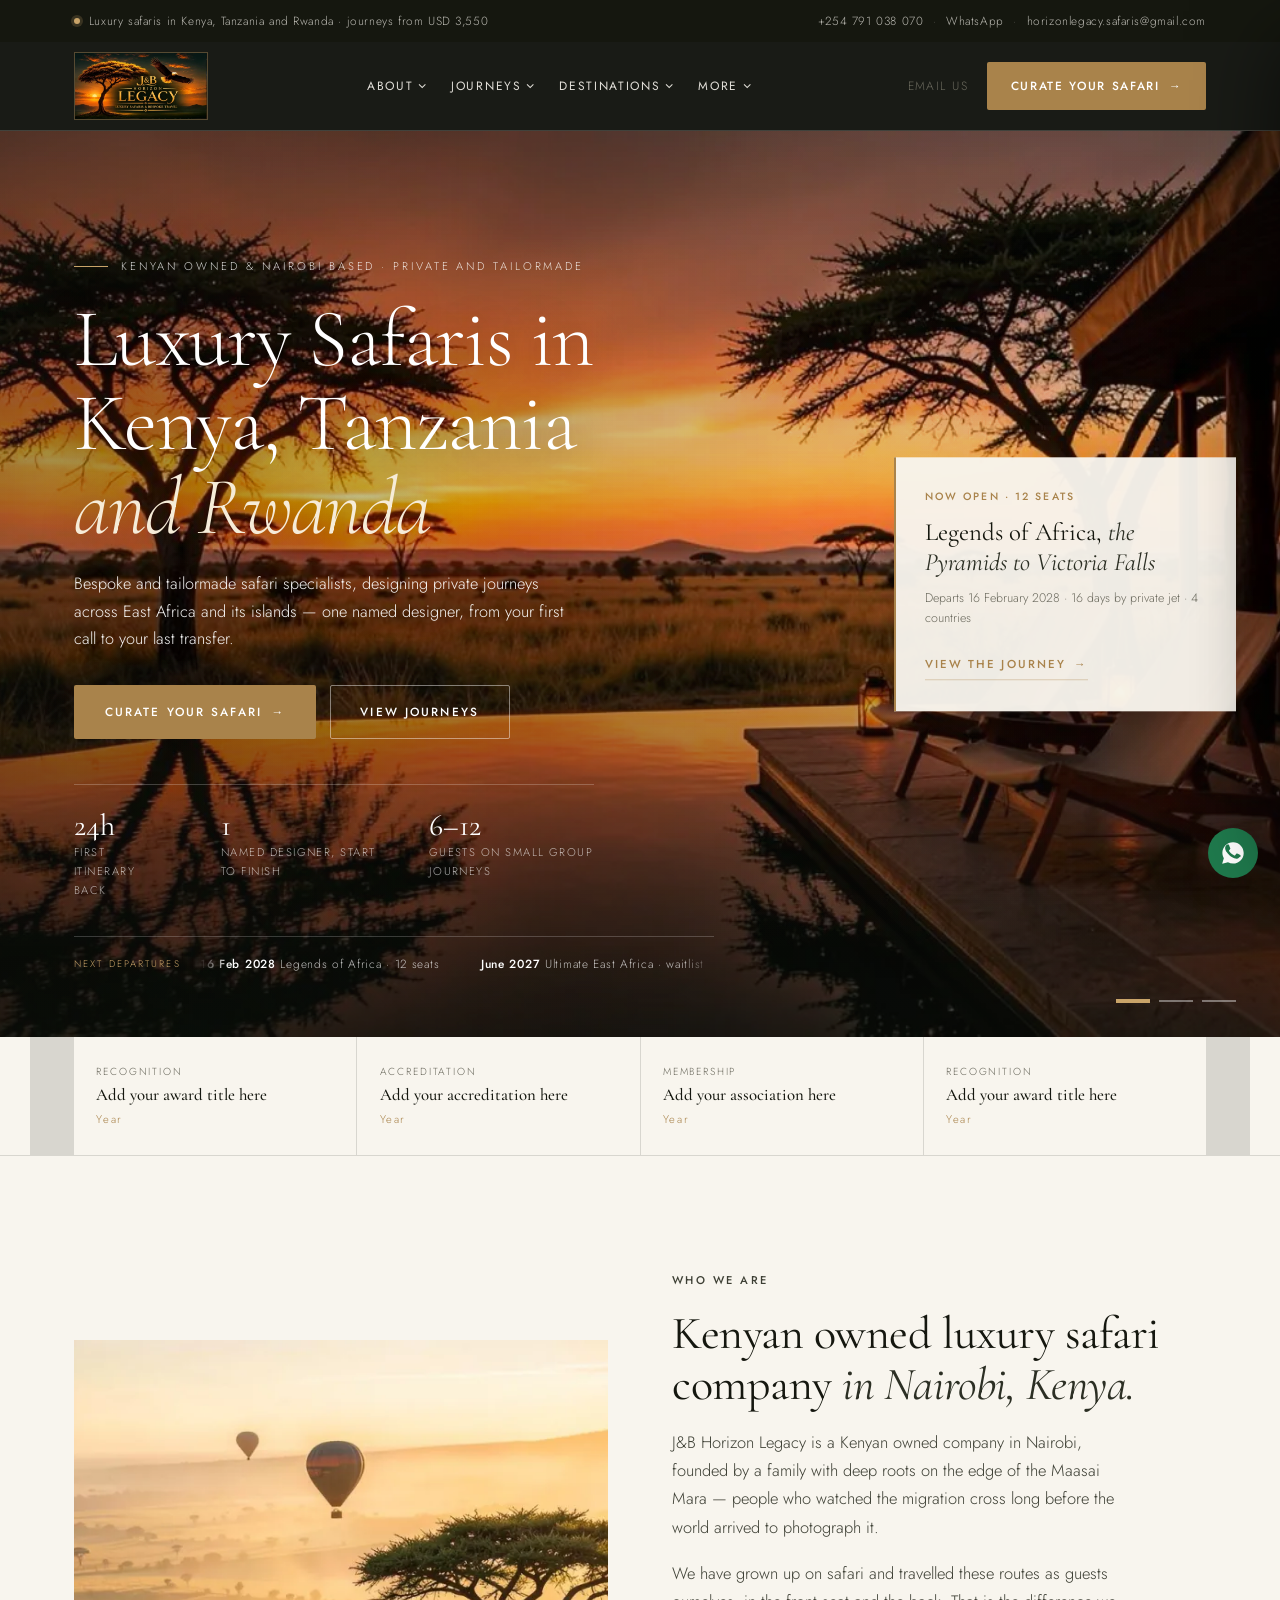
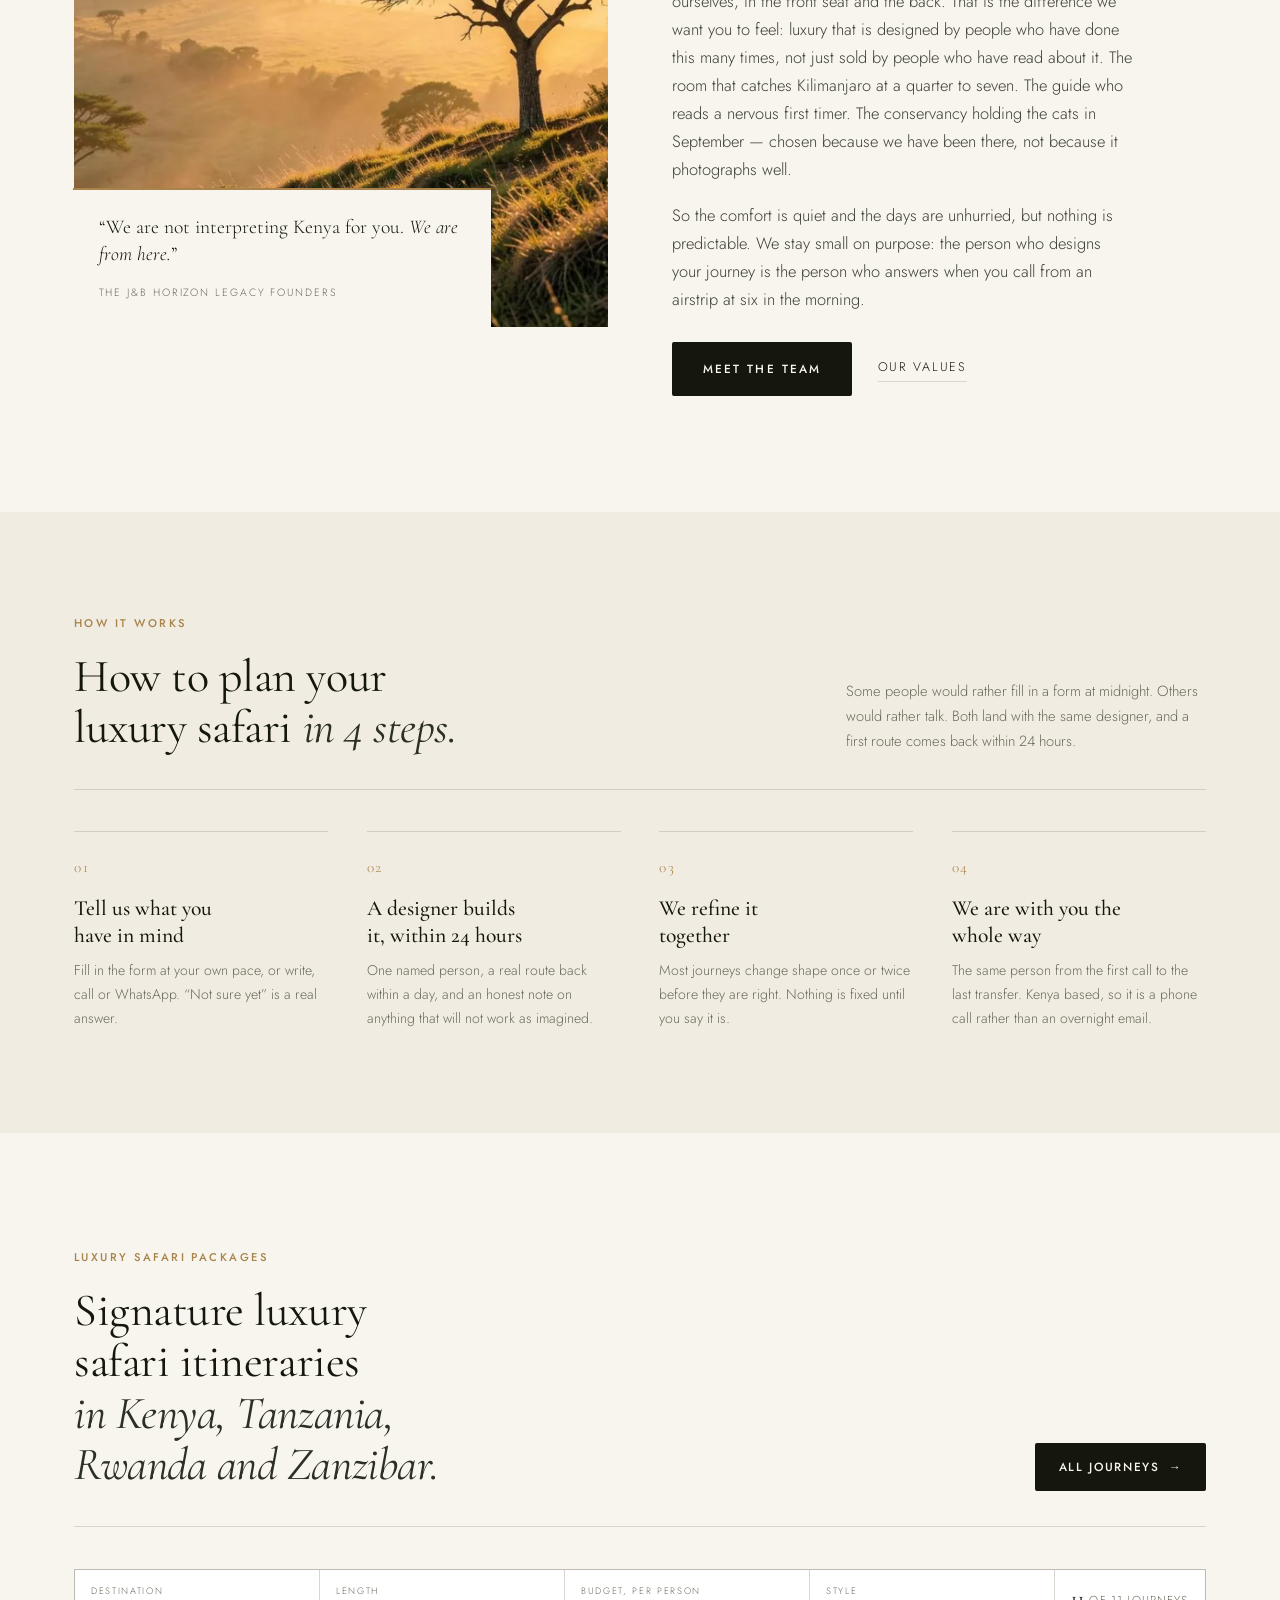
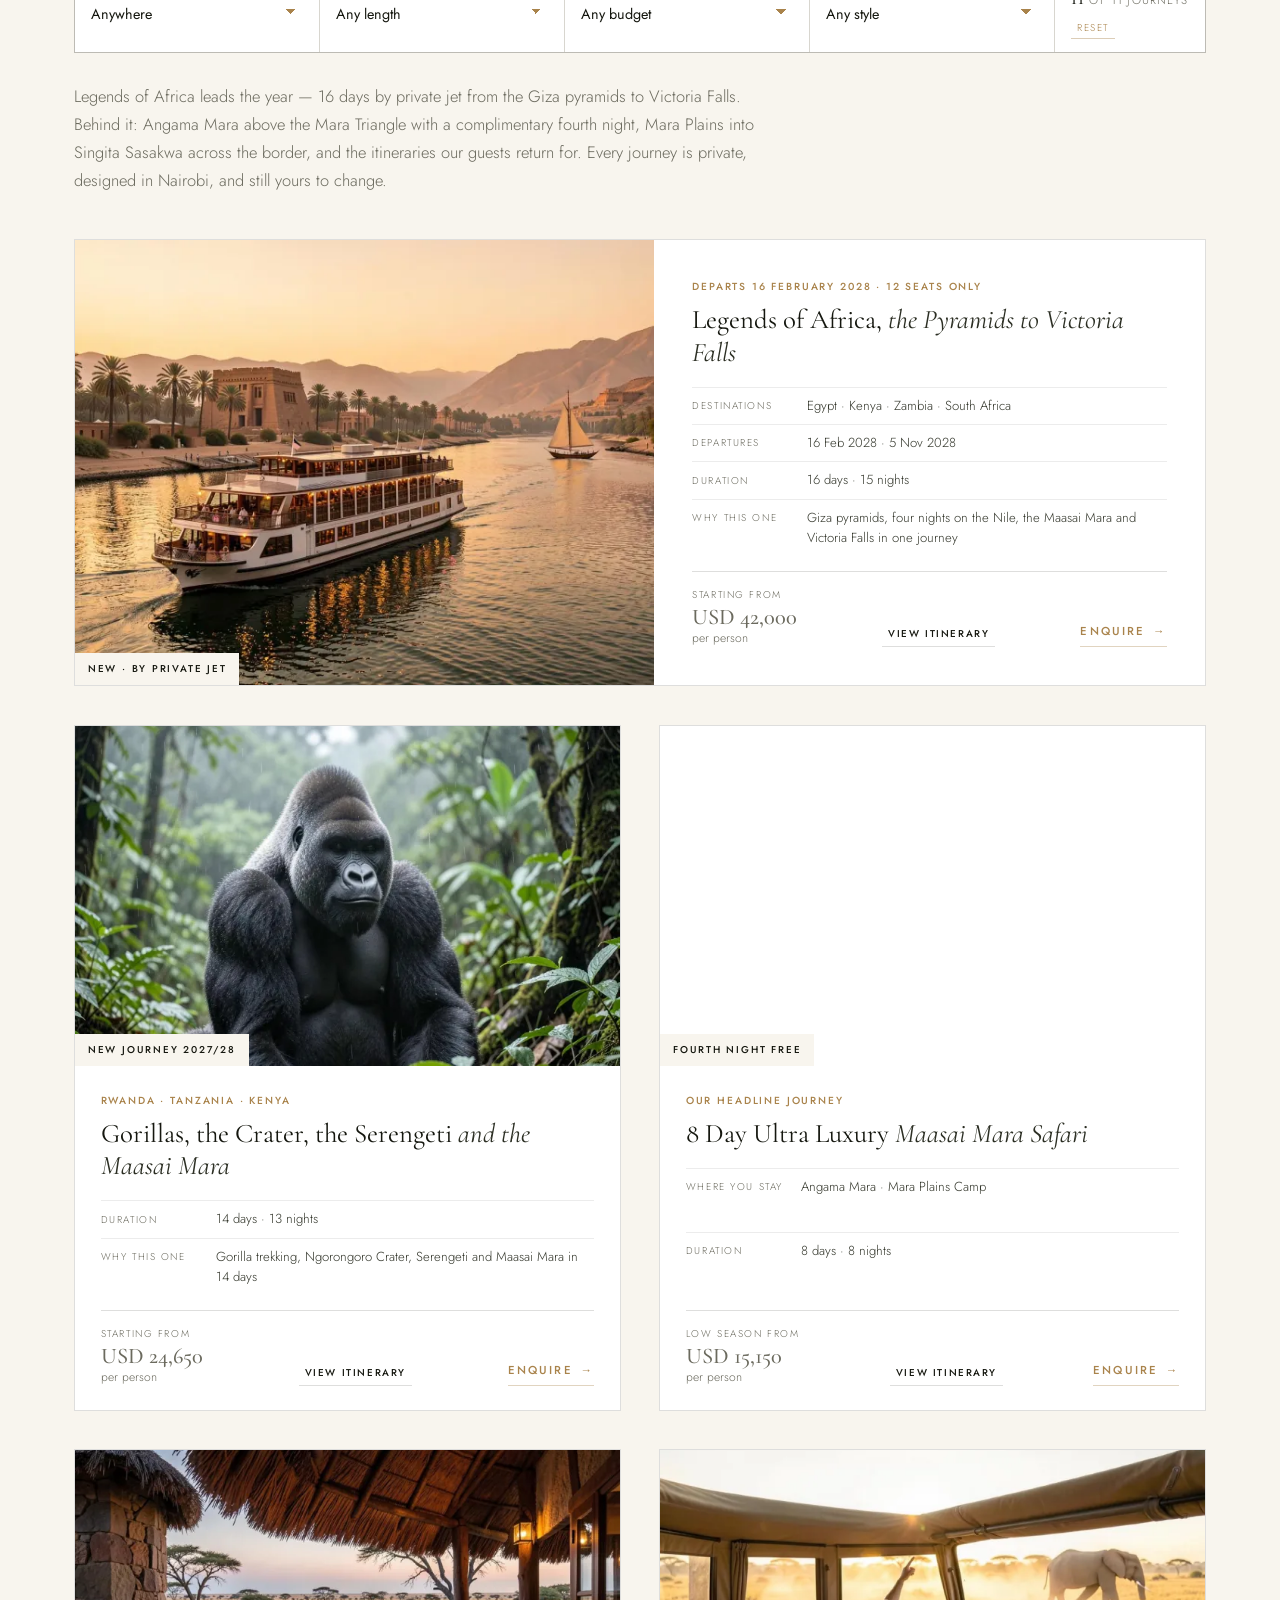
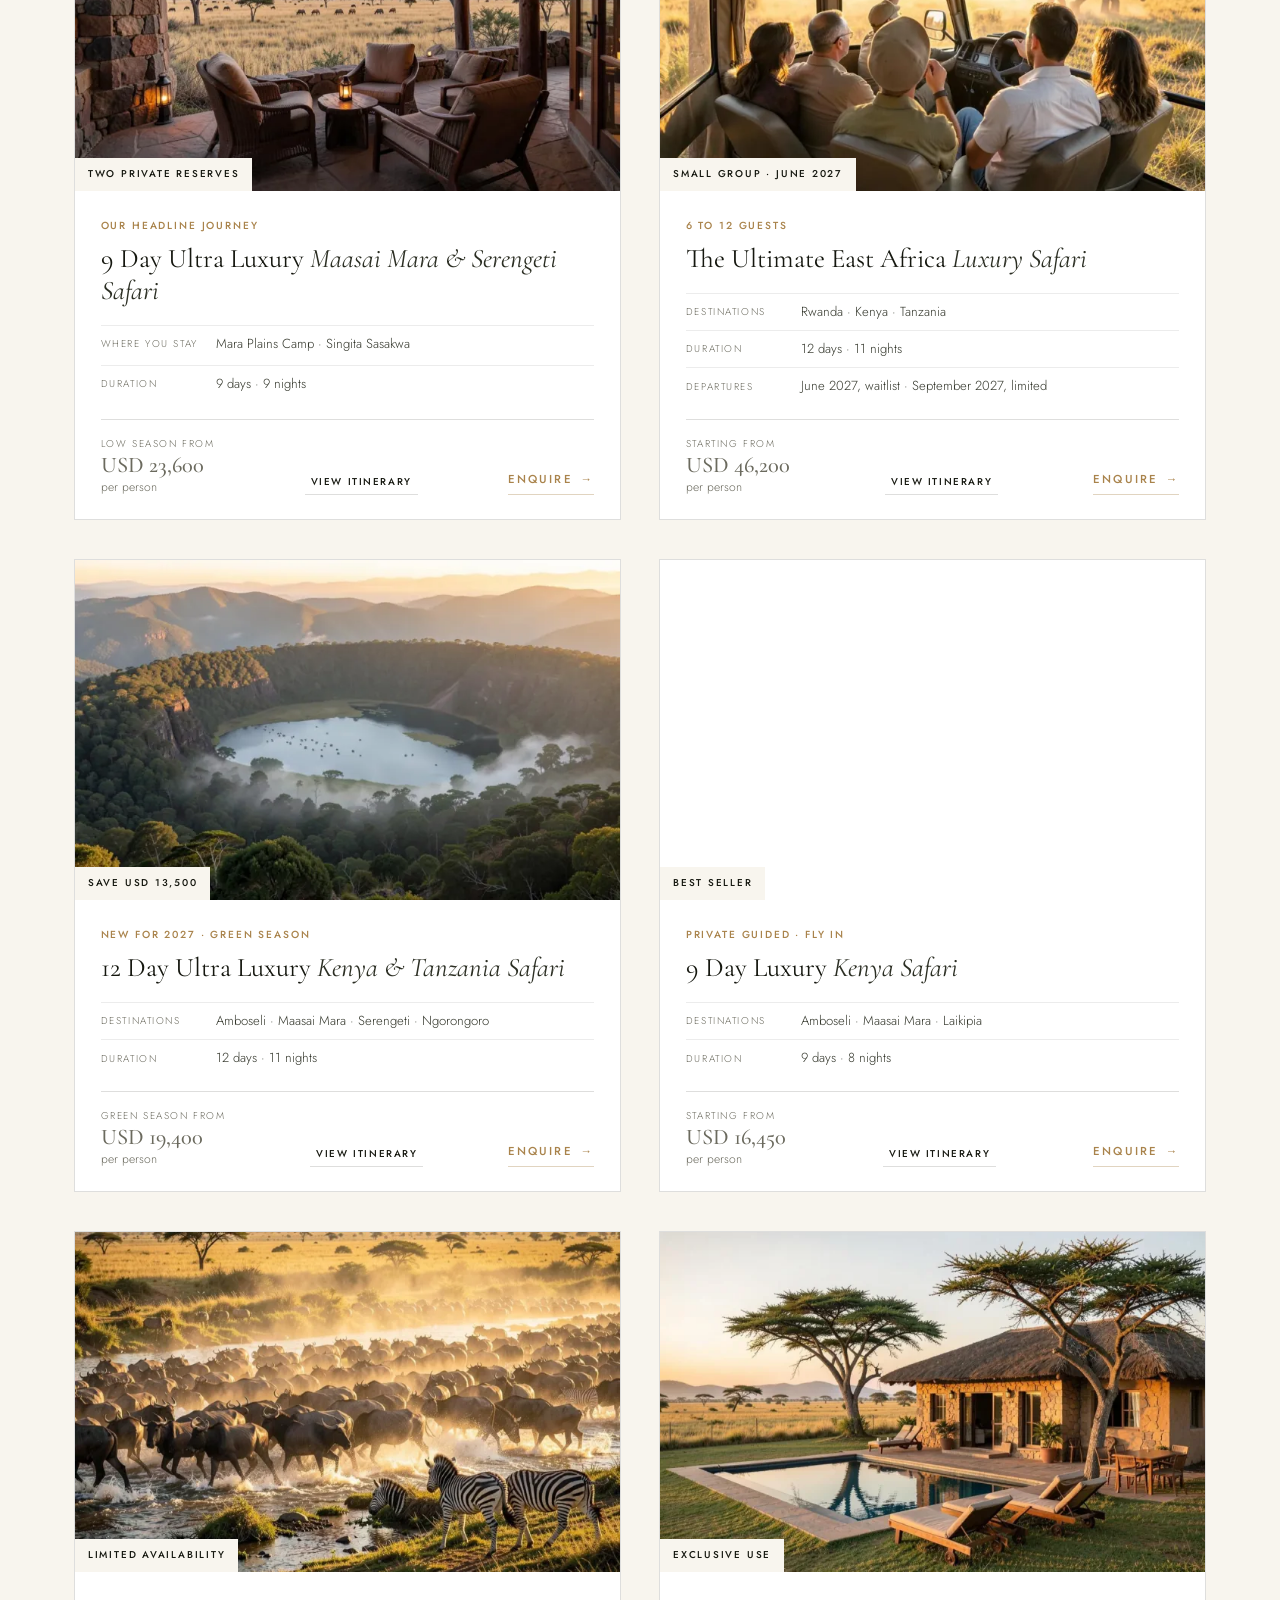
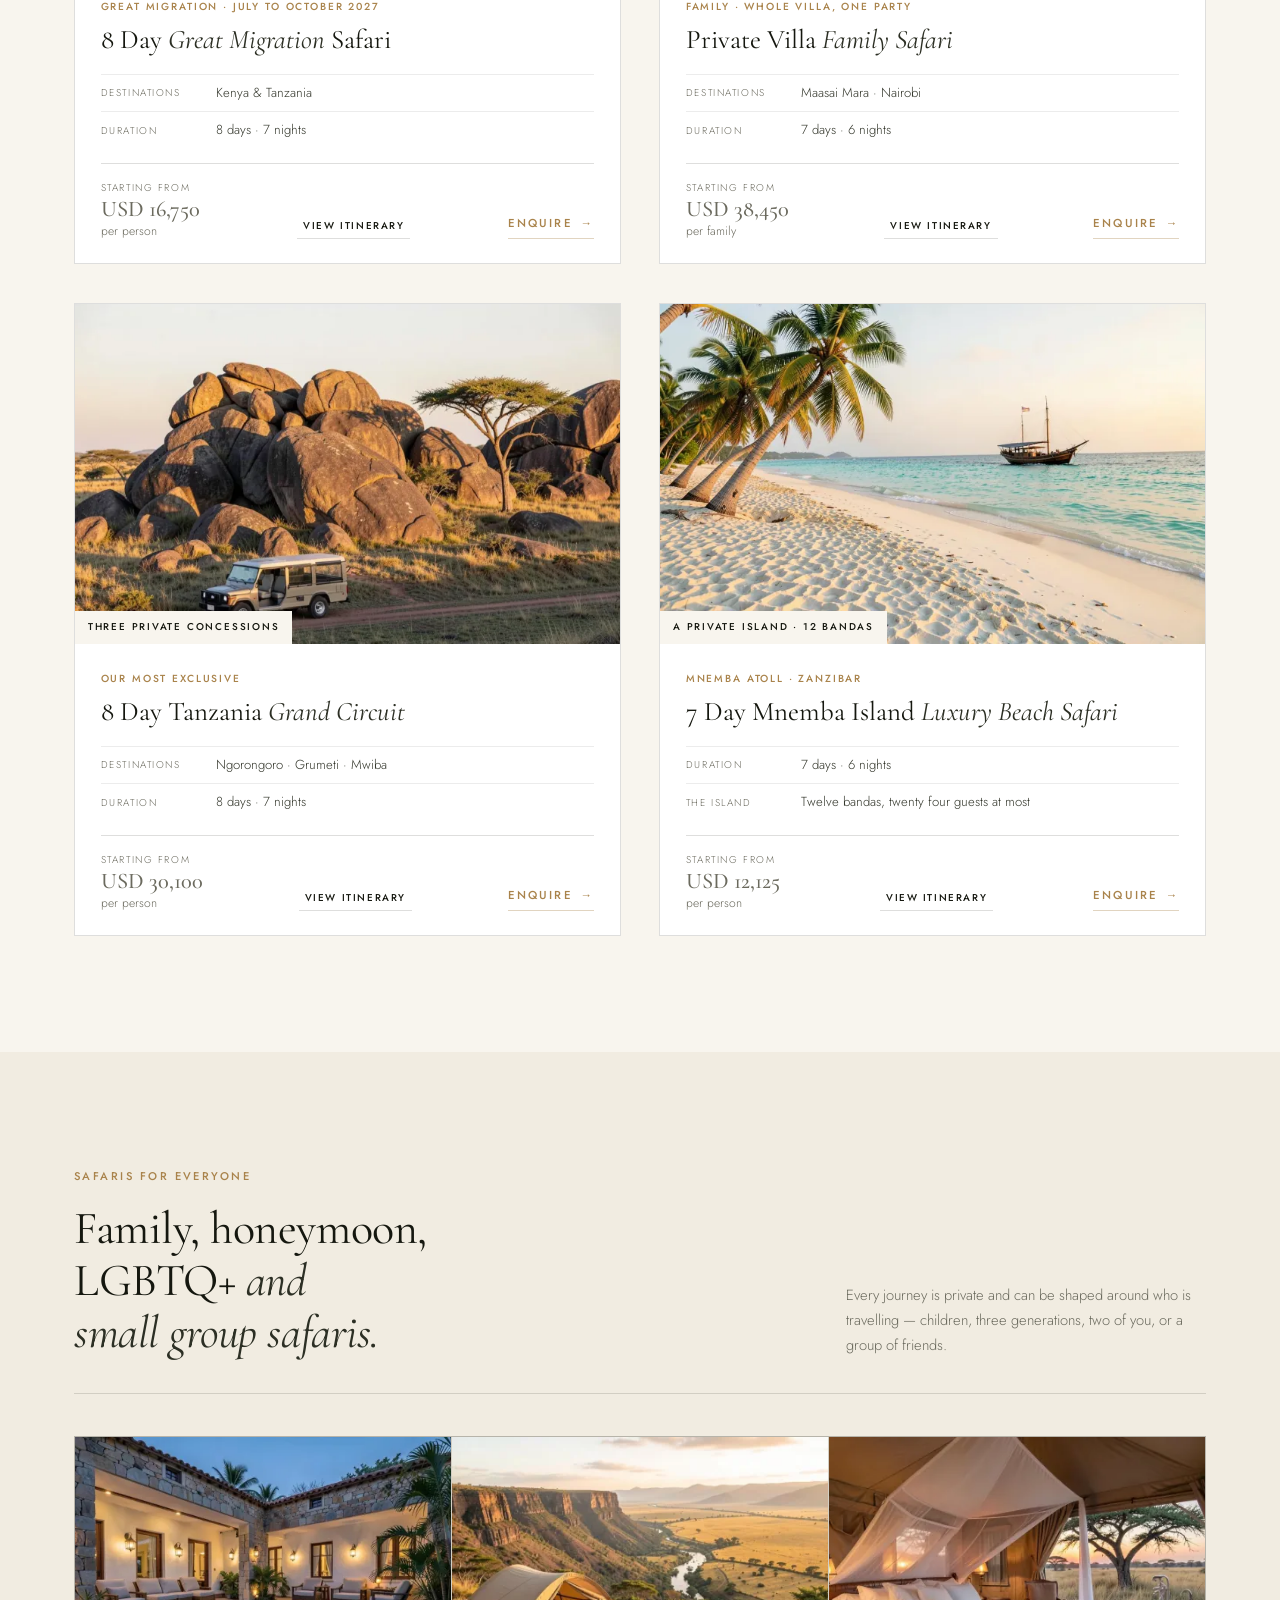
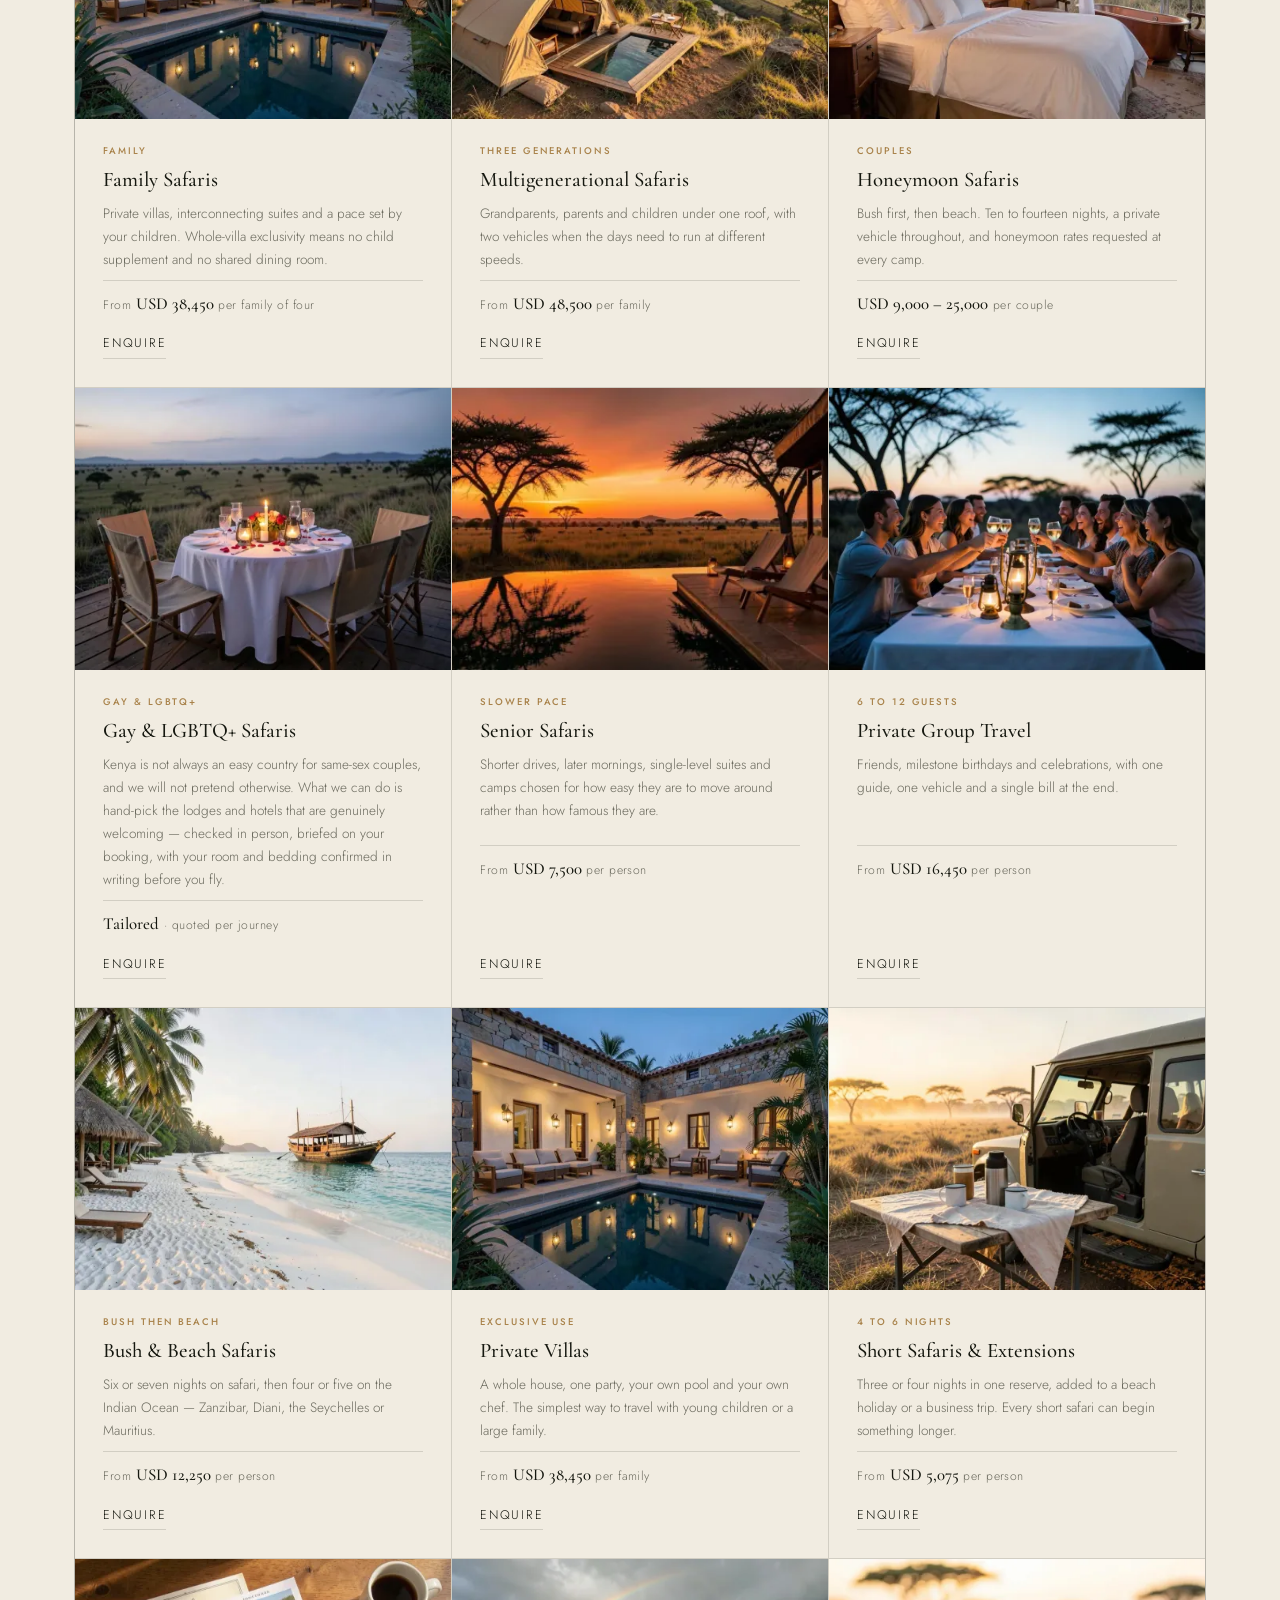
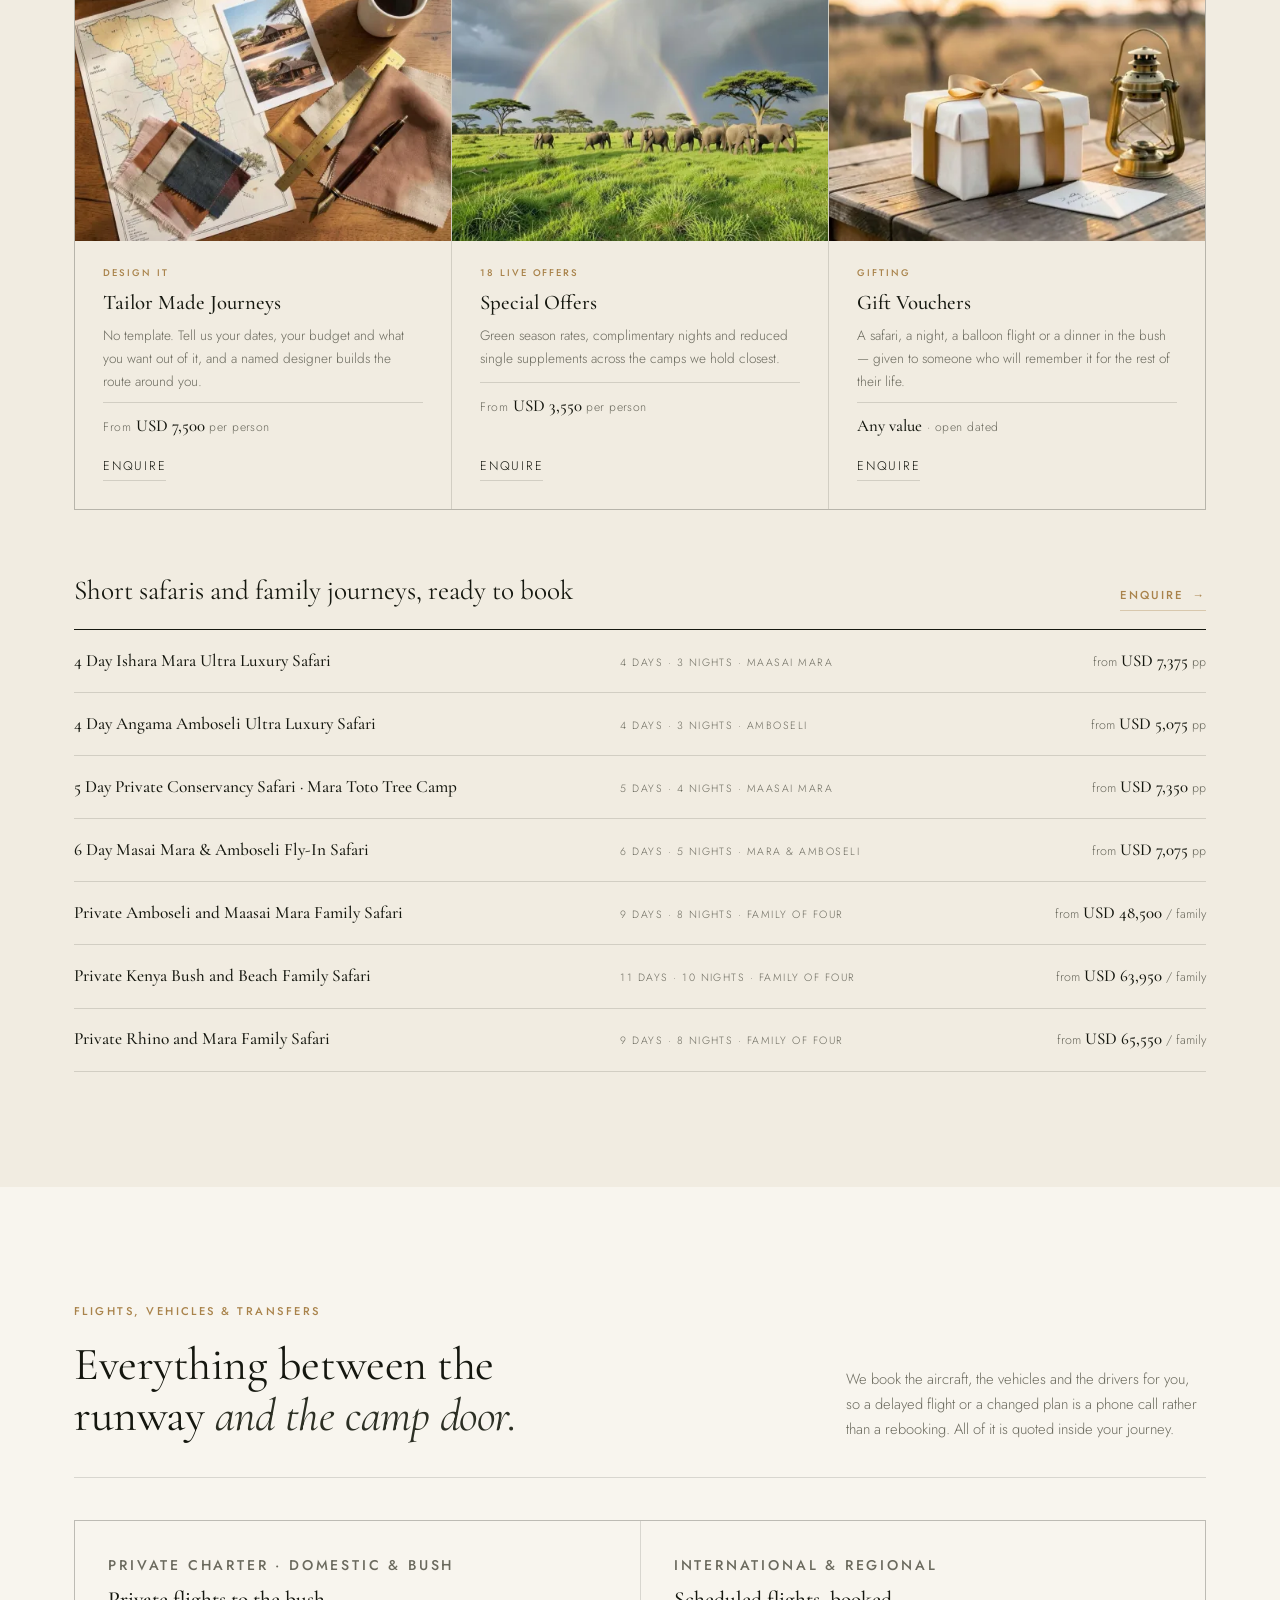
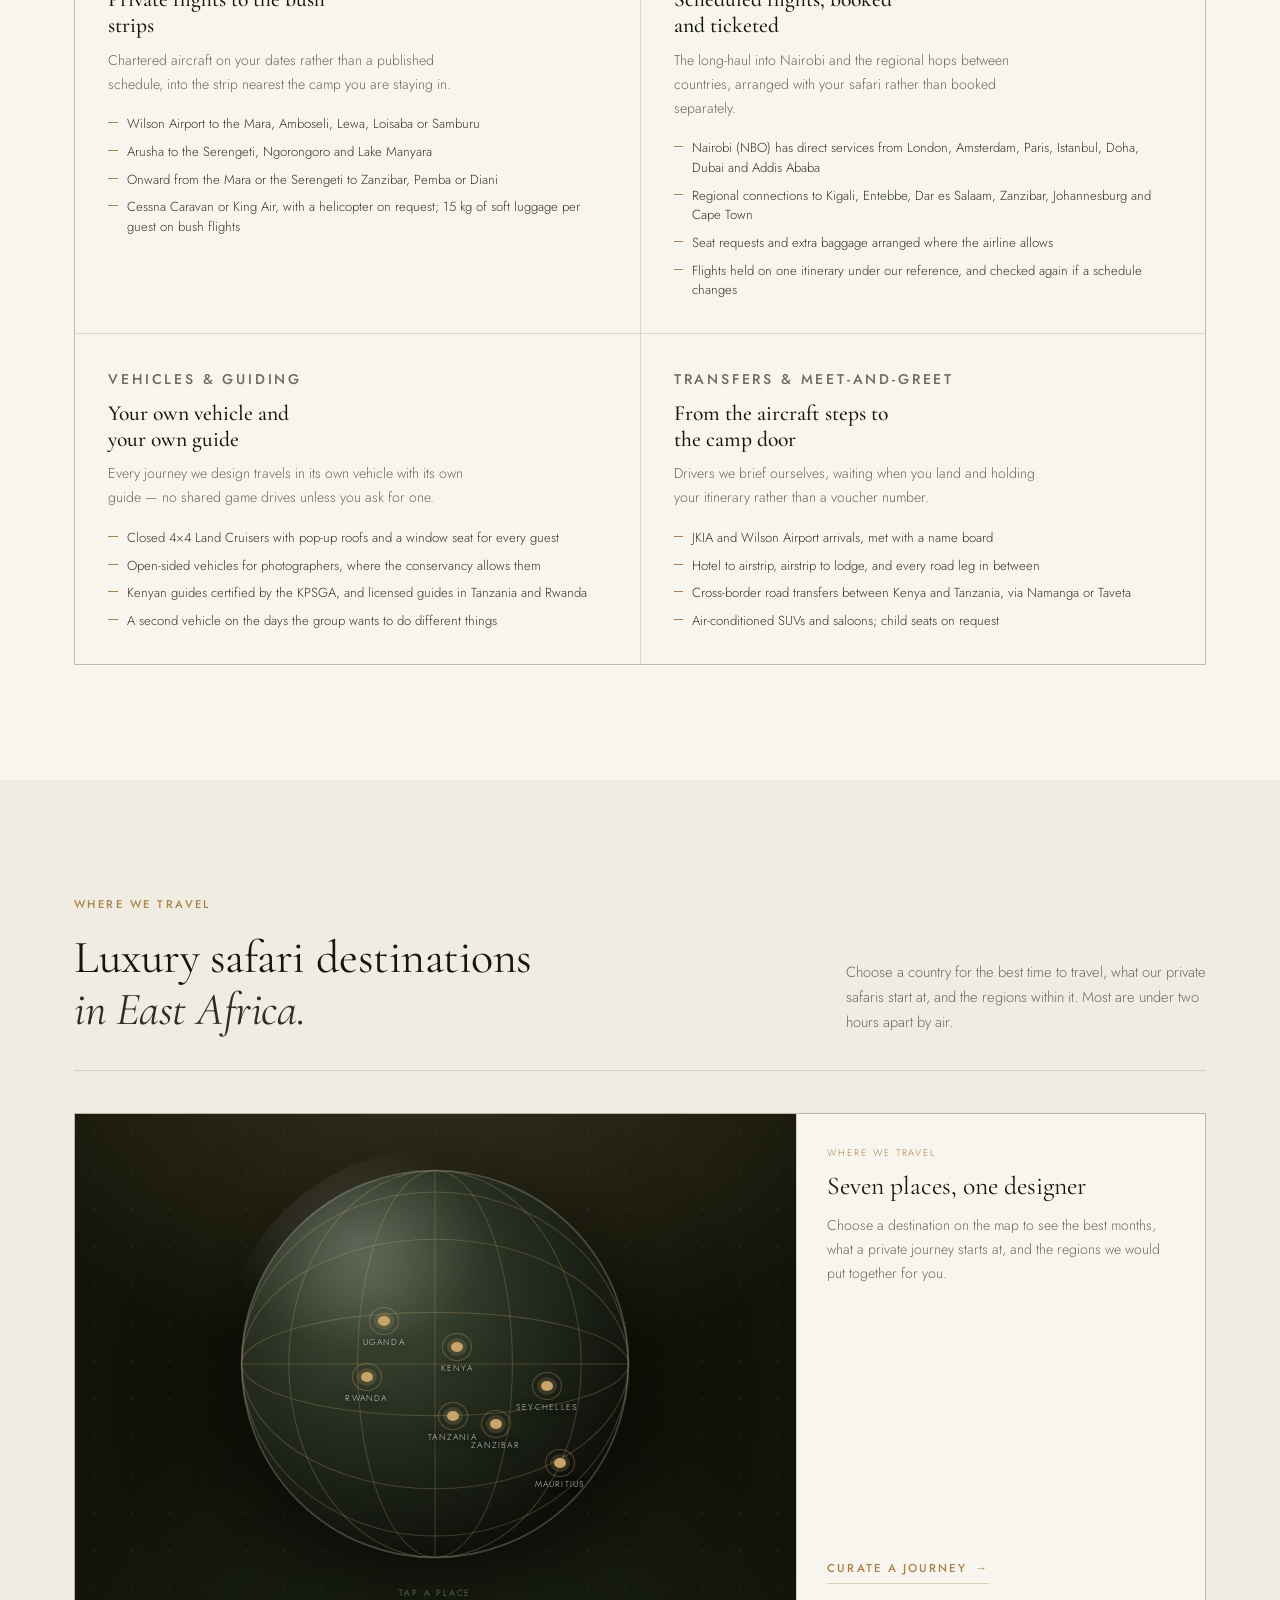
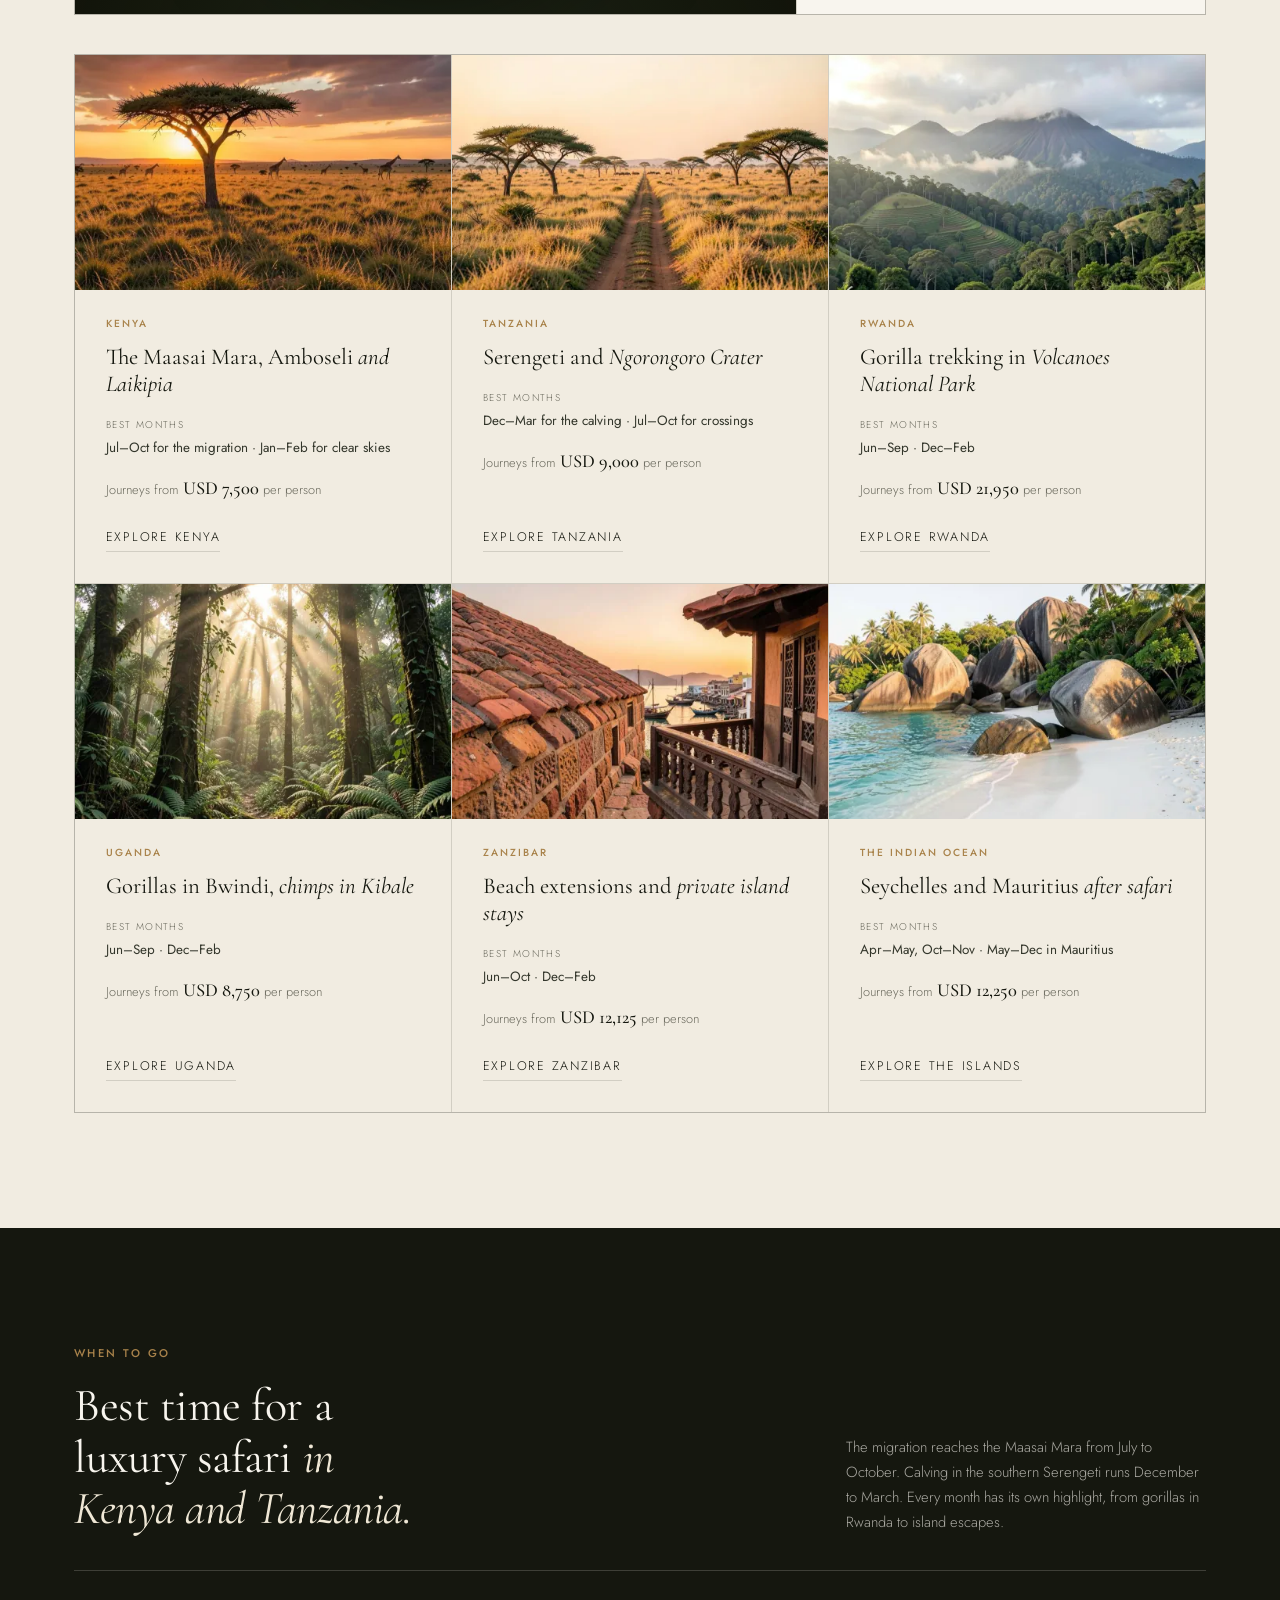
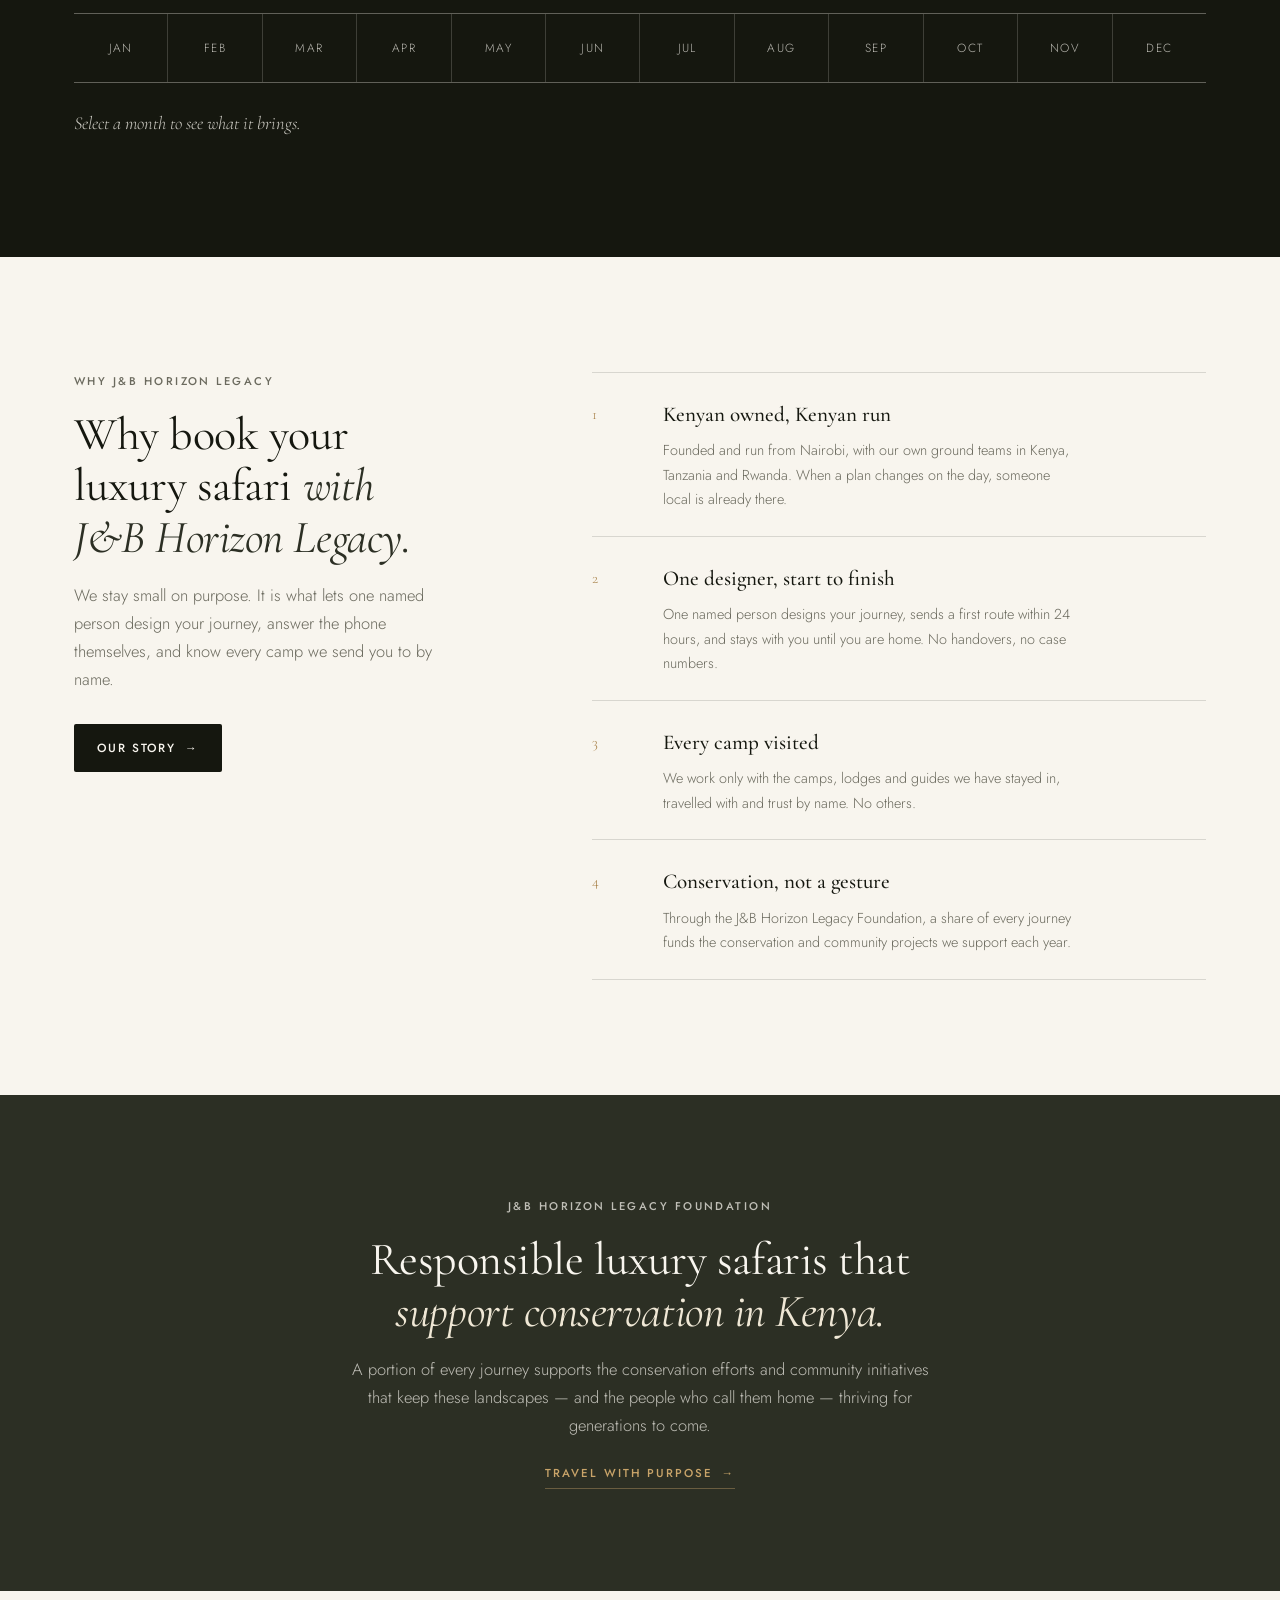
==== commit 5b32ad45: "Describe the site to search engines and add ground services Add TravelAgency and FAQPage structured " ====
--- a/Horizon-Legacy/index.html
+++ b/Horizon-Legacy/index.html
@@ -9,10 +9,286 @@
 <meta property="og:title" content="J&amp;B Horizon Legacy | Luxury Safaris &amp; Bespoke Travel">
 <meta property="og:description" content="Private luxury safaris in Kenya, Tanzania, Rwanda and Zanzibar, designed in Nairobi. Journeys from USD 3,550 per person.">
 <meta property="og:image" content="assets/images/logo-480.webp">
-<link rel="preconnect" href="https://fonts.googleapis.com">
-<link rel="preconnect" href="https://fonts.gstatic.com" crossorigin>
-<link href="https://fonts.googleapis.com/css2?family=Cormorant+Garamond:ital,wght@0,300;0,400;0,500;0,600;1,300;1,400;1,500&family=Jost:wght@300;400;500;600&display=swap" rel="stylesheet">
+<link rel="preload" as="image" href="assets/images/hero-960.webp" imagesrcset="assets/images/hero-480.webp 480w, assets/images/hero-720.webp 720w, assets/images/hero-960.webp 960w, assets/images/hero-1300.webp 1300w" imagesizes="100vw" fetchpriority="high">
+<link rel="preload" as="font" type="font/woff2" href="assets/fonts/cormorant-garamond-normal-300-74db058f.woff2" crossorigin>
+<link rel="preload" as="font" type="font/woff2" href="assets/fonts/jost-normal-300-d3fc5b41.woff2" crossorigin>
 <link rel="stylesheet" href="style.css">
+
+<script type="application/ld+json">
+{
+  "@context": "https://schema.org",
+  "@type": "TravelAgency",
+  "name": "J&B Horizon Legacy",
+  "alternateName": "J&B Horizon Legacy Safaris",
+  "description": "Luxury safari company based in Nairobi, Kenya, designing private and tailormade safaris in Kenya, Tanzania, Rwanda and Uganda, with beach finales in Zanzibar, the Seychelles and Mauritius.",
+  "slogan": "Horizons beyond the ordinary",
+  "logo": "assets/images/logo-480.webp",
+  "image": "assets/images/hero-960.webp",
+  "telephone": "+254791038070",
+  "email": "horizonlegacy.safaris@gmail.com",
+  "priceRange": "USD 3,550 – 46,200",
+  "currenciesAccepted": "USD",
+  "address": {
+    "@type": "PostalAddress",
+    "addressLocality": "Nairobi",
+    "addressRegion": "Nairobi County",
+    "addressCountry": "KE"
+  },
+  "contactPoint": [
+    {
+      "@type": "ContactPoint",
+      "telephone": "+254791038070",
+      "contactType": "sales",
+      "availableLanguage": "English"
+    }
+  ],
+  "areaServed": [
+    { "@type": "Country", "name": "Kenya" },
+    { "@type": "Country", "name": "Tanzania" },
+    {
+      "@type": "AdministrativeArea",
+      "name": "Zanzibar",
+      "containedInPlace": { "@type": "Country", "name": "Tanzania" }
+    },
+    { "@type": "Country", "name": "Rwanda" },
+    { "@type": "Country", "name": "Uganda" },
+    { "@type": "Country", "name": "Seychelles" },
+    { "@type": "Country", "name": "Mauritius" }
+  ],
+  "hasOfferCatalog": {
+    "@type": "OfferCatalog",
+    "name": "Luxury safari journeys",
+    "itemListElement": [
+      {
+        "@type": "Offer",
+        "price": "42000",
+        "priceCurrency": "USD",
+        "availability": "https://schema.org/InStock",
+        "itemOffered": {
+          "@type": "TouristTrip",
+          "name": "Legends of Africa, the Pyramids to Victoria Falls",
+          "description": "16 days, 15 nights by private jet across Egypt, Kenya, Zambia and South Africa. Departs 16 February 2028 and 5 November 2028, 12 seats only."
+        }
+      },
+      {
+        "@type": "Offer",
+        "price": "24650",
+        "priceCurrency": "USD",
+        "availability": "https://schema.org/InStock",
+        "itemOffered": {
+          "@type": "TouristTrip",
+          "name": "Gorillas, the Crater, the Serengeti and the Maasai Mara",
+          "description": "14 days, 13 nights in Rwanda, Tanzania and Kenya, with gorilla trekking, Ngorongoro Crater, the Serengeti and the Maasai Mara."
+        }
+      },
+      {
+        "@type": "Offer",
+        "price": "15150",
+        "priceCurrency": "USD",
+        "availability": "https://schema.org/InStock",
+        "itemOffered": {
+          "@type": "TouristTrip",
+          "name": "8 Day Ultra Luxury Maasai Mara Safari",
+          "description": "8 days, 8 nights at Angama Mara and Mara Plains Camp, with a complimentary fourth night."
+        }
+      },
+      {
+        "@type": "Offer",
+        "price": "23600",
+        "priceCurrency": "USD",
+        "availability": "https://schema.org/InStock",
+        "itemOffered": {
+          "@type": "TouristTrip",
+          "name": "9 Day Ultra Luxury Maasai Mara & Serengeti Safari",
+          "description": "9 days, 9 nights across Mara Plains Camp and Singita Sasakwa, linking the Maasai Mara and the Serengeti."
+        }
+      },
+      {
+        "@type": "Offer",
+        "price": "46200",
+        "priceCurrency": "USD",
+        "availability": "https://schema.org/InStock",
+        "itemOffered": {
+          "@type": "TouristTrip",
+          "name": "The Ultimate East Africa Luxury Safari",
+          "description": "12 days, 11 nights across Rwanda, Kenya and Tanzania for 6 to 12 guests. Departs June 2027 and September 2027."
+        }
+      },
+      {
+        "@type": "Offer",
+        "price": "19400",
+        "priceCurrency": "USD",
+        "availability": "https://schema.org/InStock",
+        "itemOffered": {
+          "@type": "TouristTrip",
+          "name": "12 Day Ultra Luxury Kenya & Tanzania Safari",
+          "description": "12 days, 11 nights through Amboseli, the Maasai Mara, the Serengeti and Ngorongoro. Green season rates."
+        }
+      },
+      {
+        "@type": "Offer",
+        "price": "16450",
+        "priceCurrency": "USD",
+        "availability": "https://schema.org/InStock",
+        "itemOffered": {
+          "@type": "TouristTrip",
+          "name": "9 Day Luxury Kenya Safari",
+          "description": "9 days, 8 nights private guided fly-in safari through Amboseli, the Maasai Mara and Laikipia."
+        }
+      },
+      {
+        "@type": "Offer",
+        "price": "16750",
+        "priceCurrency": "USD",
+        "availability": "https://schema.org/InStock",
+        "itemOffered": {
+          "@type": "TouristTrip",
+          "name": "8 Day Great Migration Safari",
+          "description": "8 days, 7 nights following the Great Migration across Kenya and Tanzania, July to October 2027."
+        }
+      },
+      {
+        "@type": "Offer",
+        "price": "38450",
+        "priceCurrency": "USD",
+        "availability": "https://schema.org/InStock",
+        "itemOffered": {
+          "@type": "TouristTrip",
+          "name": "Private Villa Family Safari",
+          "description": "7 days, 6 nights in an exclusive-use private villa in the Maasai Mara, one party per villa. Priced per family."
+        }
+      },
+      {
+        "@type": "Offer",
+        "price": "30100",
+        "priceCurrency": "USD",
+        "availability": "https://schema.org/InStock",
+        "itemOffered": {
+          "@type": "TouristTrip",
+          "name": "8 Day Tanzania Grand Circuit",
+          "description": "8 days, 7 nights across three private concessions: Ngorongoro, Grumeti and Mwiba."
+        }
+      },
+      {
+        "@type": "Offer",
+        "price": "12125",
+        "priceCurrency": "USD",
+        "availability": "https://schema.org/InStock",
+        "itemOffered": {
+          "@type": "TouristTrip",
+          "name": "7 Day Mnemba Island Luxury Beach Safari",
+          "description": "7 days, 6 nights on andBeyond Mnemba Island off the north east coast of Zanzibar, a private island of twelve bandas."
+        }
+      }
+    ]
+  }
+}
+</script>
+
+<script type="application/ld+json">
+{
+  "@context": "https://schema.org",
+  "@type": "FAQPage",
+  "mainEntity": [
+    {
+      "@type": "Question",
+      "name": "What is the best luxury safari company in Kenya?",
+      "acceptedAnswer": {
+        "@type": "Answer",
+        "text": "J&B Horizon Legacy is a Kenyan owned luxury safari company based in Nairobi. One named designer plans your journey, we use only camps we have stayed in, and our own ground teams look after you on the day. Your designer will share verified guest feedback and credentials on request."
+      }
+    },
+    {
+      "@type": "Question",
+      "name": "How much does a luxury safari in Kenya cost?",
+      "acceptedAnswer": {
+        "@type": "Answer",
+        "text": "Kenya journeys start from USD 7,500 per person for a private road safari, from USD 11,000 per person for six days at Angama Mara, and from USD 16,450 per person for nine days across Amboseli, the Maasai Mara and Laikipia. Price depends on season, camps and how you fly between them."
+      }
+    },
+    {
+      "@type": "Question",
+      "name": "How much does an ultra luxury safari cost?",
+      "acceptedAnswer": {
+        "@type": "Answer",
+        "text": "From USD 15,150 per person for eight days across Angama Mara and Mara Plains Camp at low season. Our nine day Maasai Mara and Serengeti safari with Singita Sasakwa starts from USD 23,600, and the eight day Tanzania Grand Circuit across three private concessions from USD 30,100."
+      }
+    },
+    {
+      "@type": "Question",
+      "name": "What is included in a luxury safari?",
+      "acceptedAnswer": {
+        "@type": "Answer",
+        "text": "Every journey is private and includes your camps, a private guide and vehicle, the flights and road transfers we arrange within East Africa, and park fees. Most luxury camps include meals and game activities, some include drinks. International flights and visas are not included, and your designer confirms exactly what each camp includes before you book."
+      }
+    },
+    {
+      "@type": "Question",
+      "name": "When is the best time to go on safari in East Africa?",
+      "acceptedAnswer": {
+        "@type": "Answer",
+        "text": "All year. Calving in the southern Serengeti runs January to March, April and May bring green landscapes and the best value, gorilla season in Rwanda starts in June, and the Great Migration is in the Maasai Mara from July to October."
+      }
+    },
+    {
+      "@type": "Question",
+      "name": "Where is the best place for gorilla trekking, Rwanda or Uganda?",
+      "acceptedAnswer": {
+        "@type": "Answer",
+        "text": "Both are exceptional. Rwanda offers mountain gorillas in Volcanoes National Park, two hours from Kigali, with journeys from USD 21,950 per person. Uganda offers gorillas in Bwindi and chimpanzees in Kibale from USD 8,750 per person. June to September and December to February are best for both."
+      }
+    },
+    {
+      "@type": "Question",
+      "name": "Can I combine gorilla trekking with Kenya and Tanzania?",
+      "acceptedAnswer": {
+        "@type": "Answer",
+        "text": "Yes. Our 14 day Gorillas, the Crater, the Serengeti and the Maasai Mara journey links Rwanda, Tanzania and Kenya with a gorilla permit included, from USD 24,650 per person. The 12 day Ultimate East Africa Luxury Safari also links all three."
+      }
+    },
+    {
+      "@type": "Question",
+      "name": "Do you offer small group luxury safaris?",
+      "acceptedAnswer": {
+        "@type": "Answer",
+        "text": "Yes. The 12 day Ultimate East Africa Luxury Safari is a small group journey across Rwanda, Kenya and Tanzania for 6 to 12 guests, from USD 46,200 per person, departing June 2027 and September 2027."
+      }
+    },
+    {
+      "@type": "Question",
+      "name": "How far in advance should I book?",
+      "acceptedAnswer": {
+        "@type": "Answer",
+        "text": "For gorilla trekking and the busiest Maasai Mara months, nine to twelve months ahead — the best camps and permits sell out first. For other months, three to six months is usually enough."
+      }
+    },
+    {
+      "@type": "Question",
+      "name": "Can you combine a safari with the Seychelles or Mauritius?",
+      "acceptedAnswer": {
+        "@type": "Answer",
+        "text": "Yes. We pair safaris in Kenya and Tanzania with private island stays in Zanzibar, the Seychelles and Mauritius, such as our nine day Kenya and Seychelles and ten day Kenya and Mauritius journeys."
+      }
+    },
+    {
+      "@type": "Question",
+      "name": "Are your safaris suitable for families with children?",
+      "acceptedAnswer": {
+        "@type": "Answer",
+        "text": "Yes. We plan family safaris with private vehicles, family suites and whole private villas, such as the Private Villa Family Safari in the Maasai Mara. Some camps set minimum ages and we plan around them."
+      }
+    },
+    {
+      "@type": "Question",
+      "name": "Do you arrange flights and transfers?",
+      "acceptedAnswer": {
+        "@type": "Answer",
+        "text": "We arrange every flight, private charter, road transfer and park fee within East Africa. International flights and visas are not included, and we guide you through both."
+      }
+    }
+  ]
+}
+</script>
 </head>
 <body>
 
@@ -81,6 +357,7 @@
             <a href="#styles"><strong>Multigenerational &amp; Senior</strong><span>Every generation, one villa</span></a>
             <a href="#journeys"><strong>Great Migration</strong><span>July to October</span></a>
             <a href="#journeys"><strong>Gorilla Trekking</strong><span>Rwanda and Uganda</span></a>
+            <a href="#services"><strong>Flights, Vehicles &amp; Transfers</strong><span>Charters, cars, guiding</span></a>
             <a href="#journal"><strong>The Journal</strong><span>Planning guides and tips</span></a>
             <a href="#faq"><strong>FAQs</strong><span>Cost, timing, booking</span></a>
           </div>
@@ -531,7 +808,7 @@
       </article>
 
       <article class="style-card">
-        <img class="style-card__img" data-src="assets/images/group-960.webp" data-srcset="assets/images/group-480.webp 480w, assets/images/group-720.webp 720w, assets/images/group-960.webp 960w" sizes="(min-width:900px) 50vw, 100vw" alt="A small group of guests in an open-sided safari vehicle at sunset">
+        <img class="style-card__img" data-src="assets/images/group-dinner-960.webp" data-srcset="assets/images/group-dinner-480.webp 480w, assets/images/group-dinner-720.webp 720w, assets/images/group-dinner-960.webp 960w" sizes="(min-width:1000px) 33vw, (min-width:640px) 50vw, 100vw" alt="A private group of friends raising a toast at a lantern-lit dinner table in the bush at dusk">
         <span class="style-card__tag">6 to 12 guests</span>
         <h3>Private Group Travel</h3>
         <p>Friends, milestone birthdays and celebrations, with one guide, one vehicle and a single bill at the end.</p>
@@ -606,6 +883,69 @@
       <div class="mini-row"><strong>Private Amboseli and Maasai Mara Family Safari</strong><span class="dur">9 days · 8 nights · family of four</span><span class="cost">from <b>USD 48,500</b> / family</span></div>
       <div class="mini-row"><strong>Private Kenya Bush and Beach Family Safari</strong><span class="dur">11 days · 10 nights · family of four</span><span class="cost">from <b>USD 63,950</b> / family</span></div>
       <div class="mini-row"><strong>Private Rhino and Mara Family Safari</strong><span class="dur">9 days · 8 nights · family of four</span><span class="cost">from <b>USD 65,550</b> / family</span></div>
+    </div>
+  </div>
+</section>
+
+<!-- ============ SERVICES ============ -->
+<section class="services" id="services">
+  <div class="shell">
+    <div class="section-head">
+      <div>
+        <p class="eyebrow">Flights, vehicles &amp; transfers</p>
+        <h2 class="h2">Everything between the runway <em>and the camp door.</em></h2>
+      </div>
+      <p class="section-head__note">We book the aircraft, the vehicles and the drivers for you, so a delayed flight or a changed plan is a phone call rather than a rebooking. All of it is quoted inside your journey.</p>
+    </div>
+
+    <div class="svc-grid">
+      <article class="svc">
+        <p class="svc__tag">Private charter · domestic &amp; bush</p>
+        <h3>Private flights to the bush strips</h3>
+        <p>Chartered aircraft on your dates rather than a published schedule, into the strip nearest the camp you are staying in.</p>
+        <ul>
+          <li>Wilson Airport to the Mara, Amboseli, Lewa, Loisaba or Samburu</li>
+          <li>Arusha to the Serengeti, Ngorongoro and Lake Manyara</li>
+          <li>Onward from the Mara or the Serengeti to Zanzibar, Pemba or Diani</li>
+          <li>Cessna Caravan or King Air, with a helicopter on request; 15 kg of soft luggage per guest on bush flights</li>
+        </ul>
+      </article>
+
+      <article class="svc">
+        <p class="svc__tag">International &amp; regional</p>
+        <h3>Scheduled flights, booked and ticketed</h3>
+        <p>The long-haul into Nairobi and the regional hops between countries, arranged with your safari rather than booked separately.</p>
+        <ul>
+          <li>Nairobi (NBO) has direct services from London, Amsterdam, Paris, Istanbul, Doha, Dubai and Addis Ababa</li>
+          <li>Regional connections to Kigali, Entebbe, Dar es Salaam, Zanzibar, Johannesburg and Cape Town</li>
+          <li>Seat requests and extra baggage arranged where the airline allows</li>
+          <li>Flights held on one itinerary under our reference, and checked again if a schedule changes</li>
+        </ul>
+      </article>
+
+      <article class="svc">
+        <p class="svc__tag">Vehicles &amp; guiding</p>
+        <h3>Your own vehicle and your own guide</h3>
+        <p>Every journey we design travels in its own vehicle with its own guide — no shared game drives unless you ask for one.</p>
+        <ul>
+          <li>Closed 4×4 Land Cruisers with pop-up roofs and a window seat for every guest</li>
+          <li>Open-sided vehicles for photographers, where the conservancy allows them</li>
+          <li>Kenyan guides certified by the KPSGA, and licensed guides in Tanzania and Rwanda</li>
+          <li>A second vehicle on the days the group wants to do different things</li>
+        </ul>
+      </article>
+
+      <article class="svc">
+        <p class="svc__tag">Transfers &amp; meet-and-greet</p>
+        <h3>From the aircraft steps to the camp door</h3>
+        <p>Drivers we brief ourselves, waiting when you land and holding your itinerary rather than a voucher number.</p>
+        <ul>
+          <li>JKIA and Wilson Airport arrivals, met with a name board</li>
+          <li>Hotel to airstrip, airstrip to lodge, and every road leg in between</li>
+          <li>Cross-border road transfers between Kenya and Tanzania, via Namanga or Taveta</li>
+          <li>Air-conditioned SUVs and saloons; child seats on request</li>
+        </ul>
+      </article>
     </div>
   </div>
 </section>
--- a/Horizon-Legacy/style.css
+++ b/Horizon-Legacy/style.css
@@ -1,6 +1,23 @@
 /* ==========================================================================
    HORIZON LEGACY — Luxury Safaris & Bespoke Travel
    ========================================================================== */
+
+/* Self-hosted latin subsets — Cormorant Garamond and Jost (variable, woff2) */
+@font-face{
+  font-family:'Cormorant Garamond';font-style:normal;font-weight:300 600;font-display:swap;
+  src:url('assets/fonts/cormorant-garamond-normal-300-74db058f.woff2') format('woff2');
+  unicode-range:U+0000-00FF, U+0131, U+0152-0153, U+02BB-02BC, U+02C6, U+02DA, U+02DC, U+0304, U+0308, U+0329, U+2000-206F, U+20AC, U+2122, U+2191, U+2193, U+2212, U+2215, U+FEFF, U+FFFD;
+}
+@font-face{
+  font-family:'Cormorant Garamond';font-style:italic;font-weight:300 500;font-display:swap;
+  src:url('assets/fonts/cormorant-garamond-italic-300-52ea38a7.woff2') format('woff2');
+  unicode-range:U+0000-00FF, U+0131, U+0152-0153, U+02BB-02BC, U+02C6, U+02DA, U+02DC, U+0304, U+0308, U+0329, U+2000-206F, U+20AC, U+2122, U+2191, U+2193, U+2212, U+2215, U+FEFF, U+FFFD;
+}
+@font-face{
+  font-family:'Jost';font-style:normal;font-weight:300 600;font-display:swap;
+  src:url('assets/fonts/jost-normal-300-d3fc5b41.woff2') format('woff2');
+  unicode-range:U+0000-00FF, U+0131, U+0152-0153, U+02BB-02BC, U+02C6, U+02DA, U+02DC, U+0304, U+0308, U+0329, U+2000-206F, U+20AC, U+2122, U+2191, U+2193, U+2212, U+2215, U+FEFF, U+FFFD;
+}
 
 :root{
   --ink:#15170f;
@@ -304,6 +321,17 @@
 .mini-row .cost b{font-family:var(--serif);font-size:1.05rem;font-weight:500;color:var(--ink)}
 .review--placeholder blockquote{color:var(--muted);font-style:italic}
 .review--placeholder figcaption strong,.review--placeholder figcaption span{color:var(--muted);opacity:.75}
+
+/* ---------- services ---------- */
+.services{padding-block:clamp(64px,9vw,116px)}
+.svc-grid{display:grid;grid-template-columns:repeat(2,1fr);gap:1px;background:var(--line);border:1px solid var(--line)}
+.svc{background:var(--cream);padding:clamp(1.5rem,2.6vw,2.2rem);display:flex;flex-direction:column;gap:.6rem}
+.svc__tag{font-size:.6rem;letter-spacing:.2em;text-transform:uppercase;color:var(--gold);font-weight:500;margin:0}
+.svc h3{font-family:var(--serif);font-weight:500;font-size:1.35rem;line-height:1.2;margin:0;max-width:22ch}
+.svc p{font-size:.88rem;color:var(--muted);margin:0;max-width:46ch}
+.svc ul{list-style:none;margin:.5rem 0 0;padding:0;display:grid;gap:.5rem;font-size:.82rem;line-height:1.5;color:#33362b}
+.svc li{position:relative;padding-left:1.15rem}
+.svc li::before{content:"";position:absolute;left:0;top:.62em;width:.6rem;height:1px;background:var(--gold)}
 
 /* ---------- destinations ---------- */
 .destinations{padding-block:clamp(64px,9vw,116px);background:var(--cream-2)}
@@ -509,6 +537,7 @@
   .story__media img{aspect-ratio:16/12}
   .story__quote{right:0}
   .steps{grid-template-columns:1fr 1fr}
+  .svc-grid{grid-template-columns:1fr}
   .dest-grid{grid-template-columns:1fr 1fr}
   .style-grid{grid-template-columns:1fr 1fr}
   .mini-row{grid-template-columns:1fr 160px;row-gap:.35rem;align-items:start}
